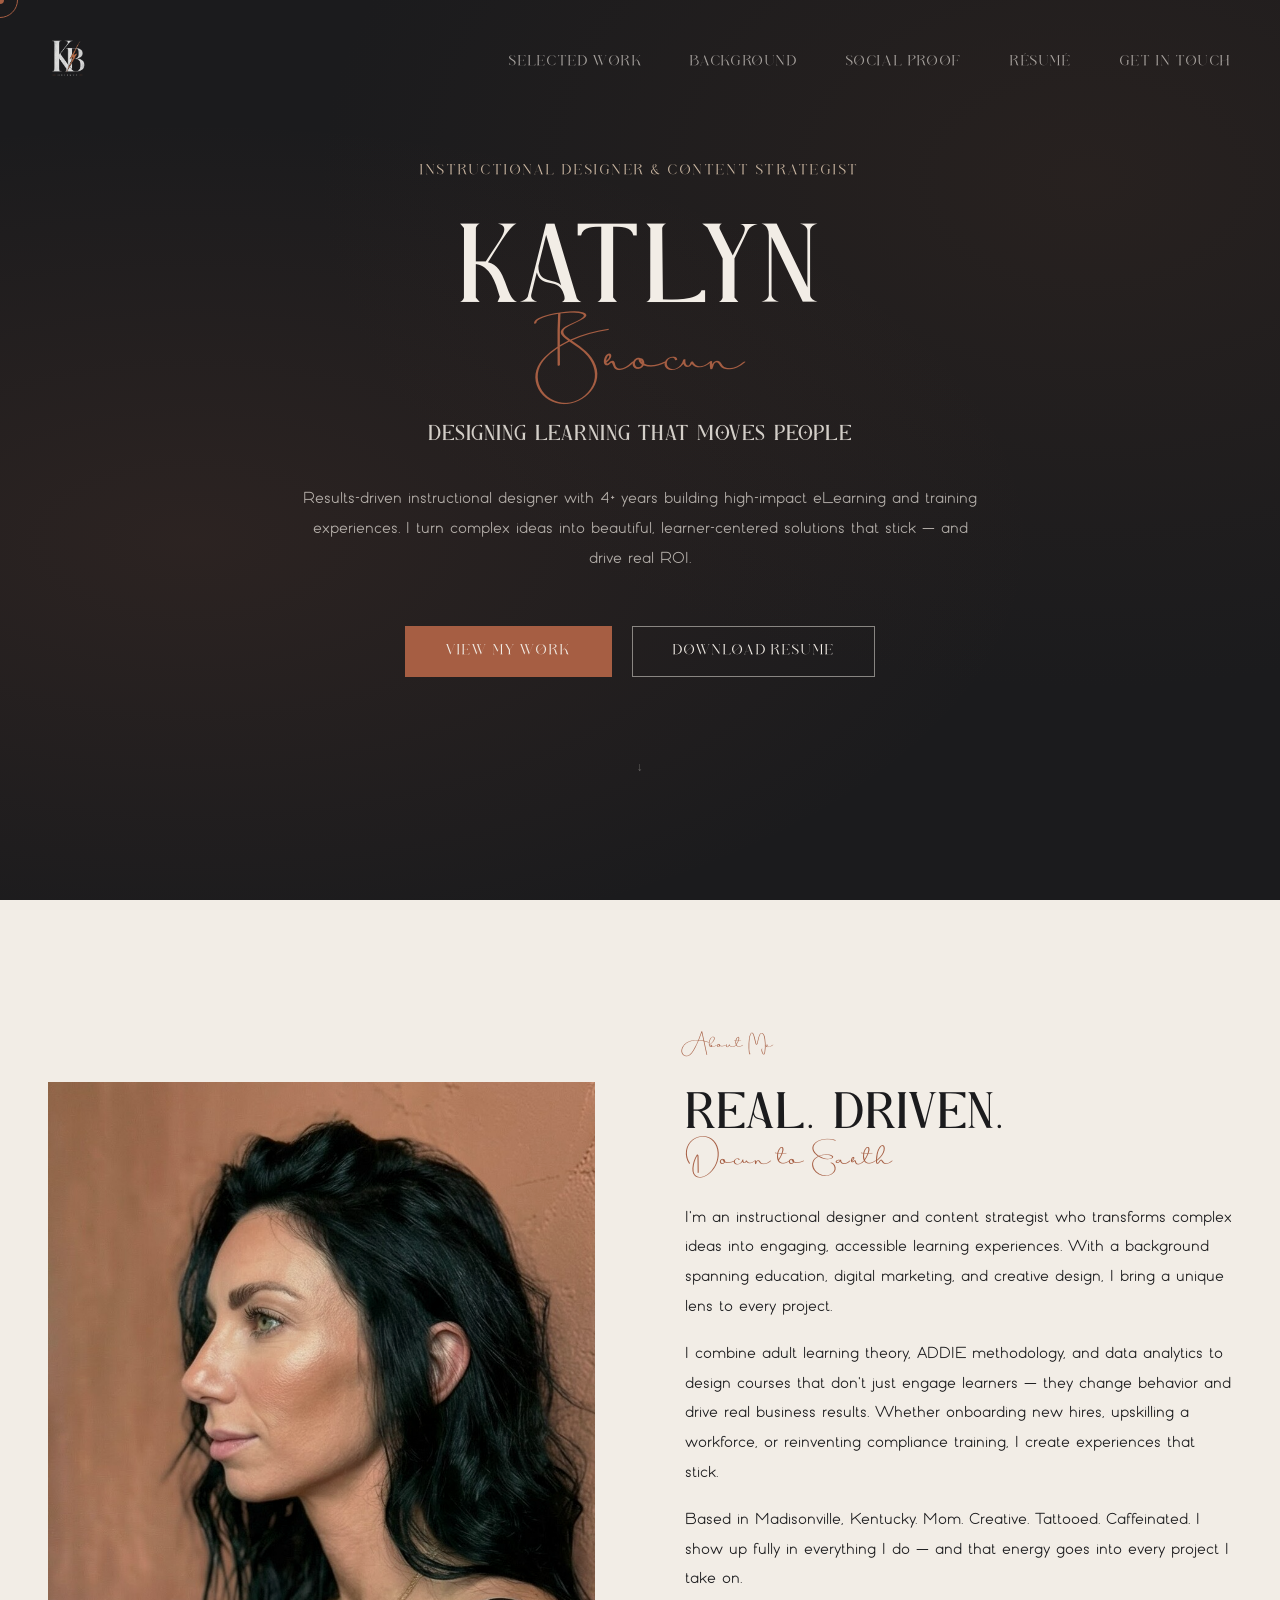
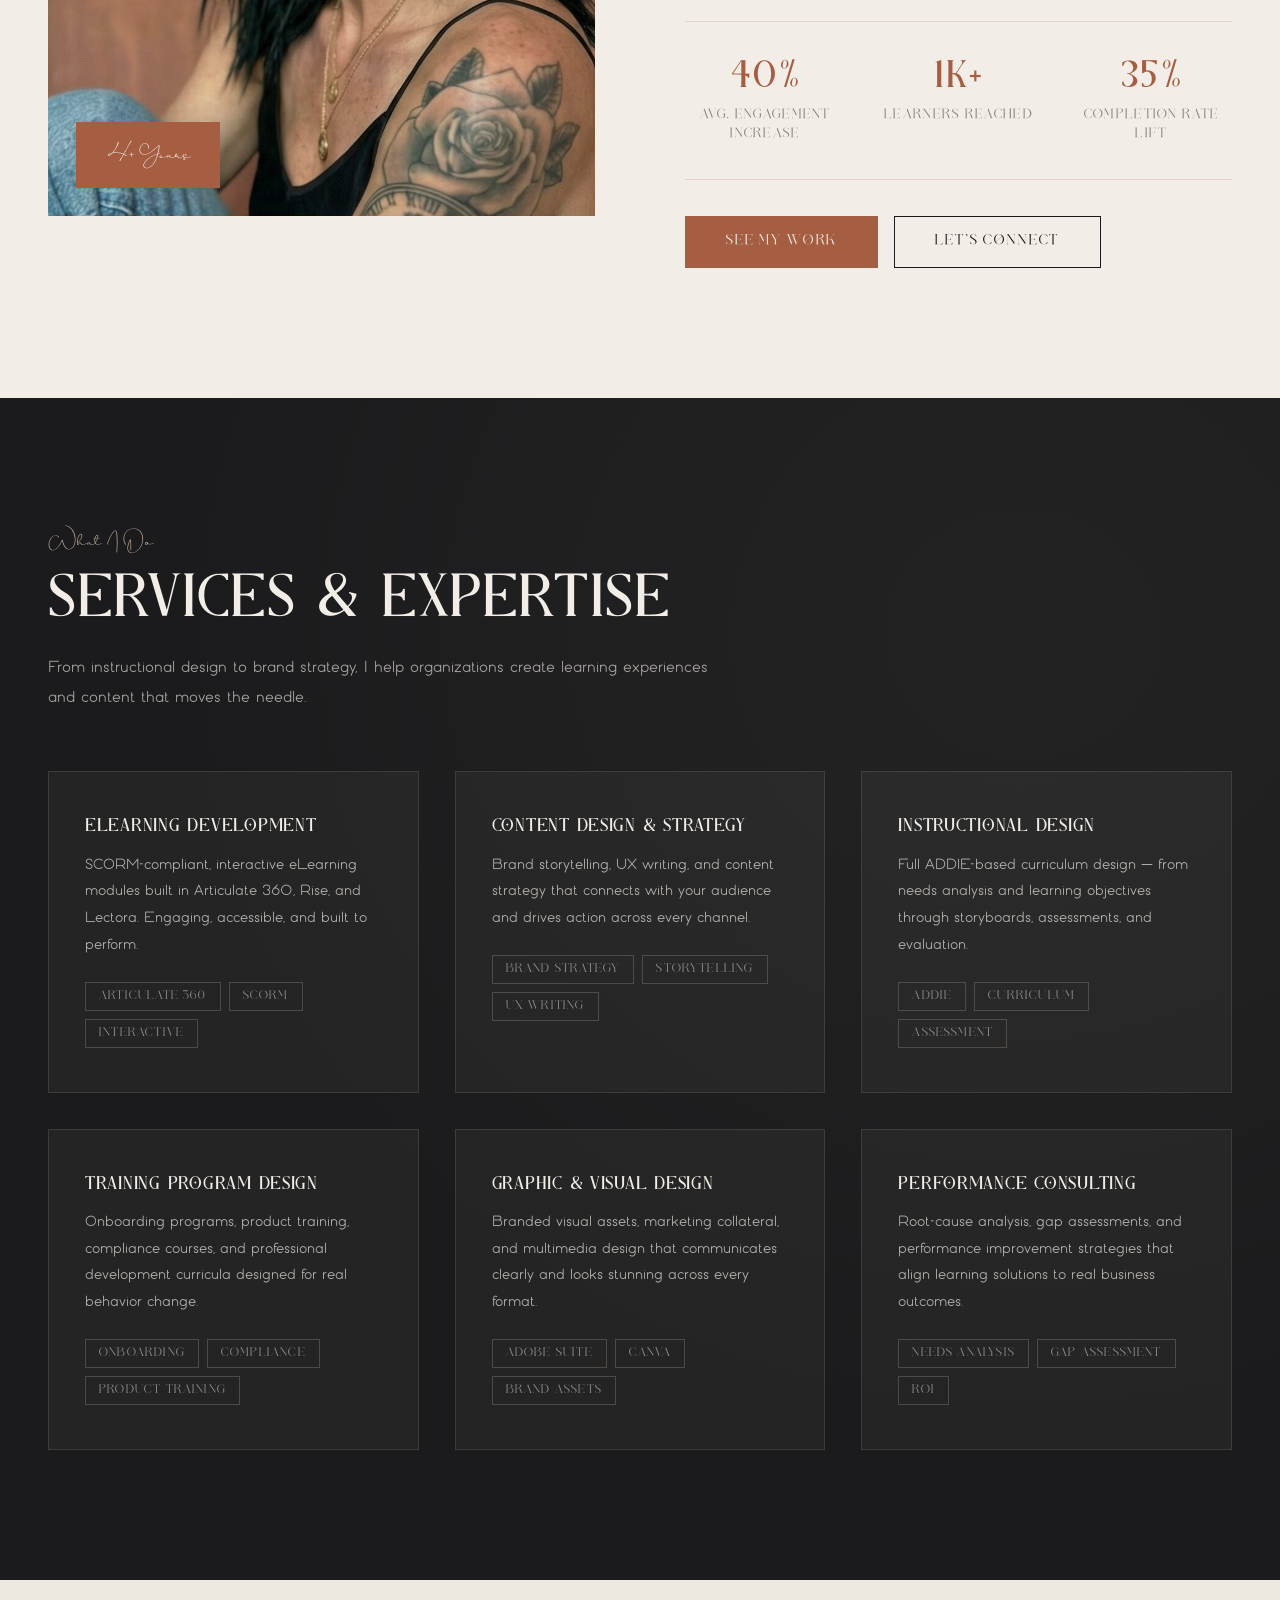
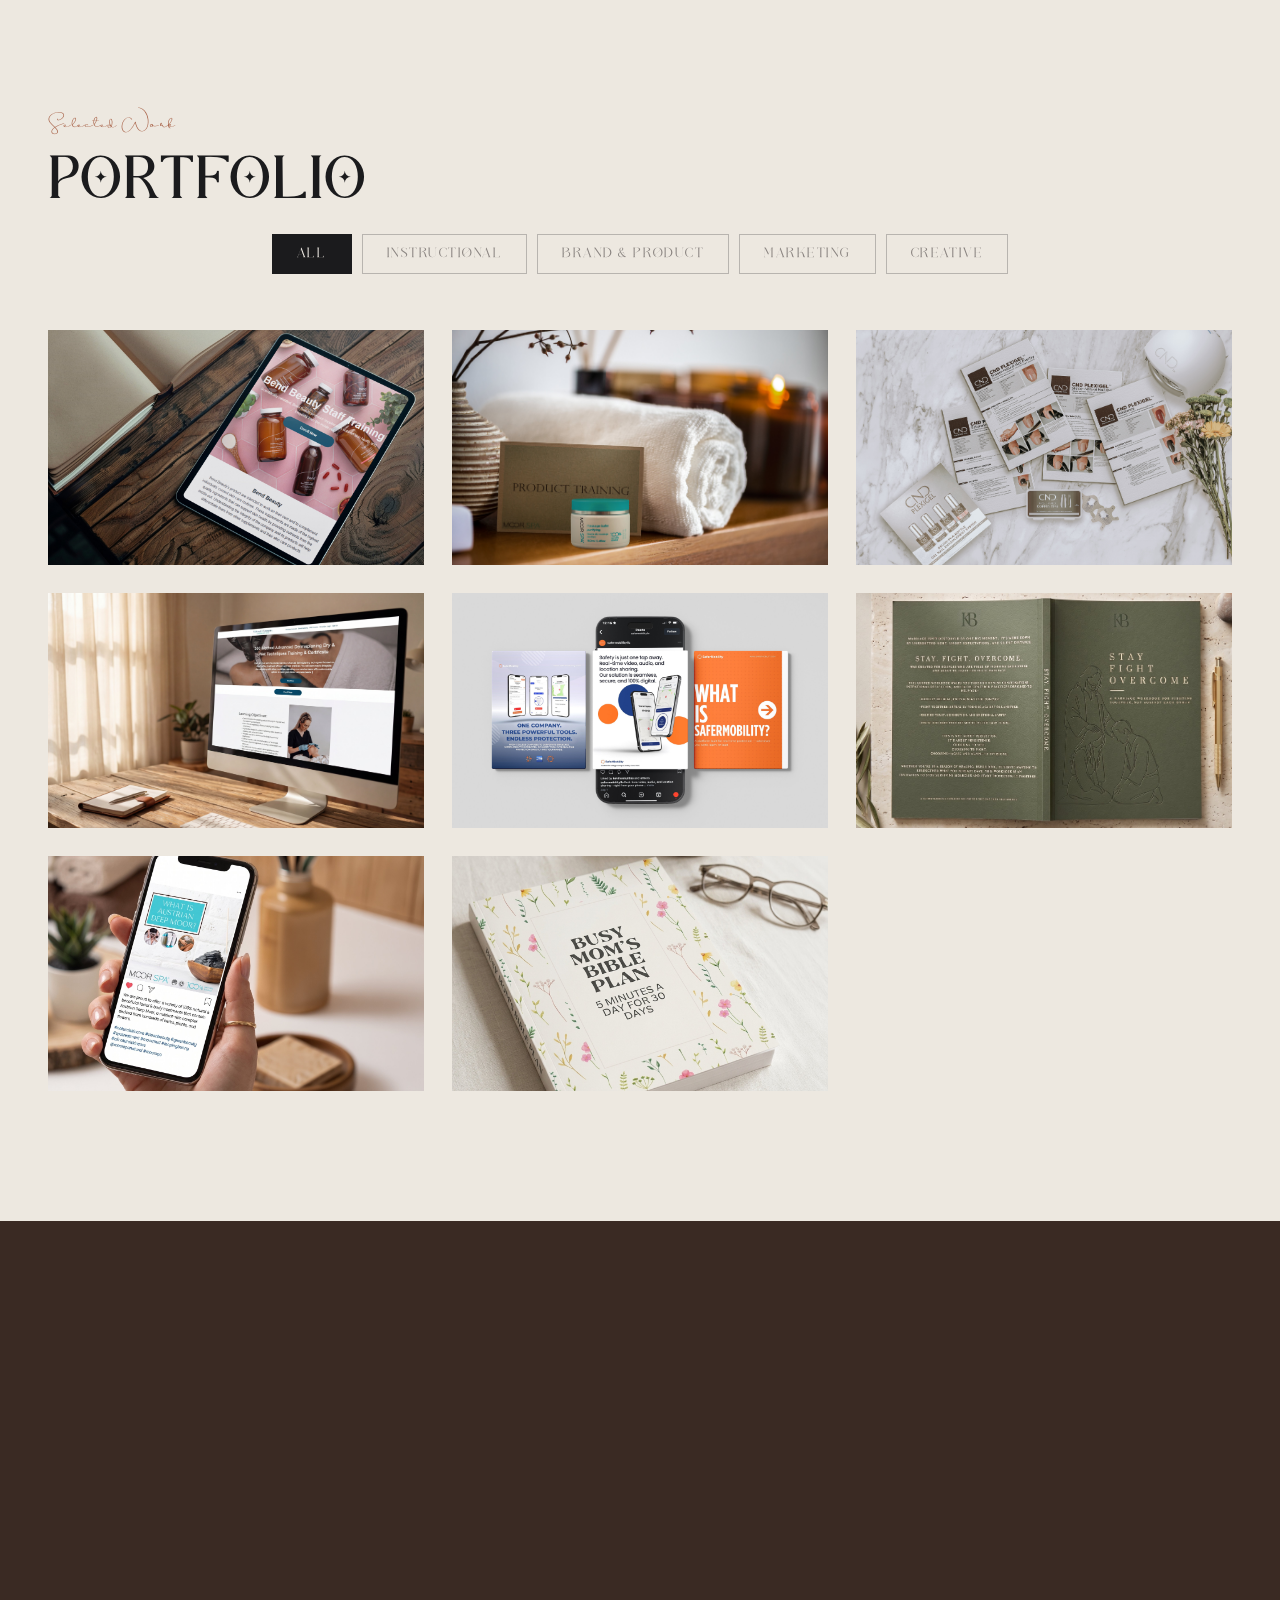
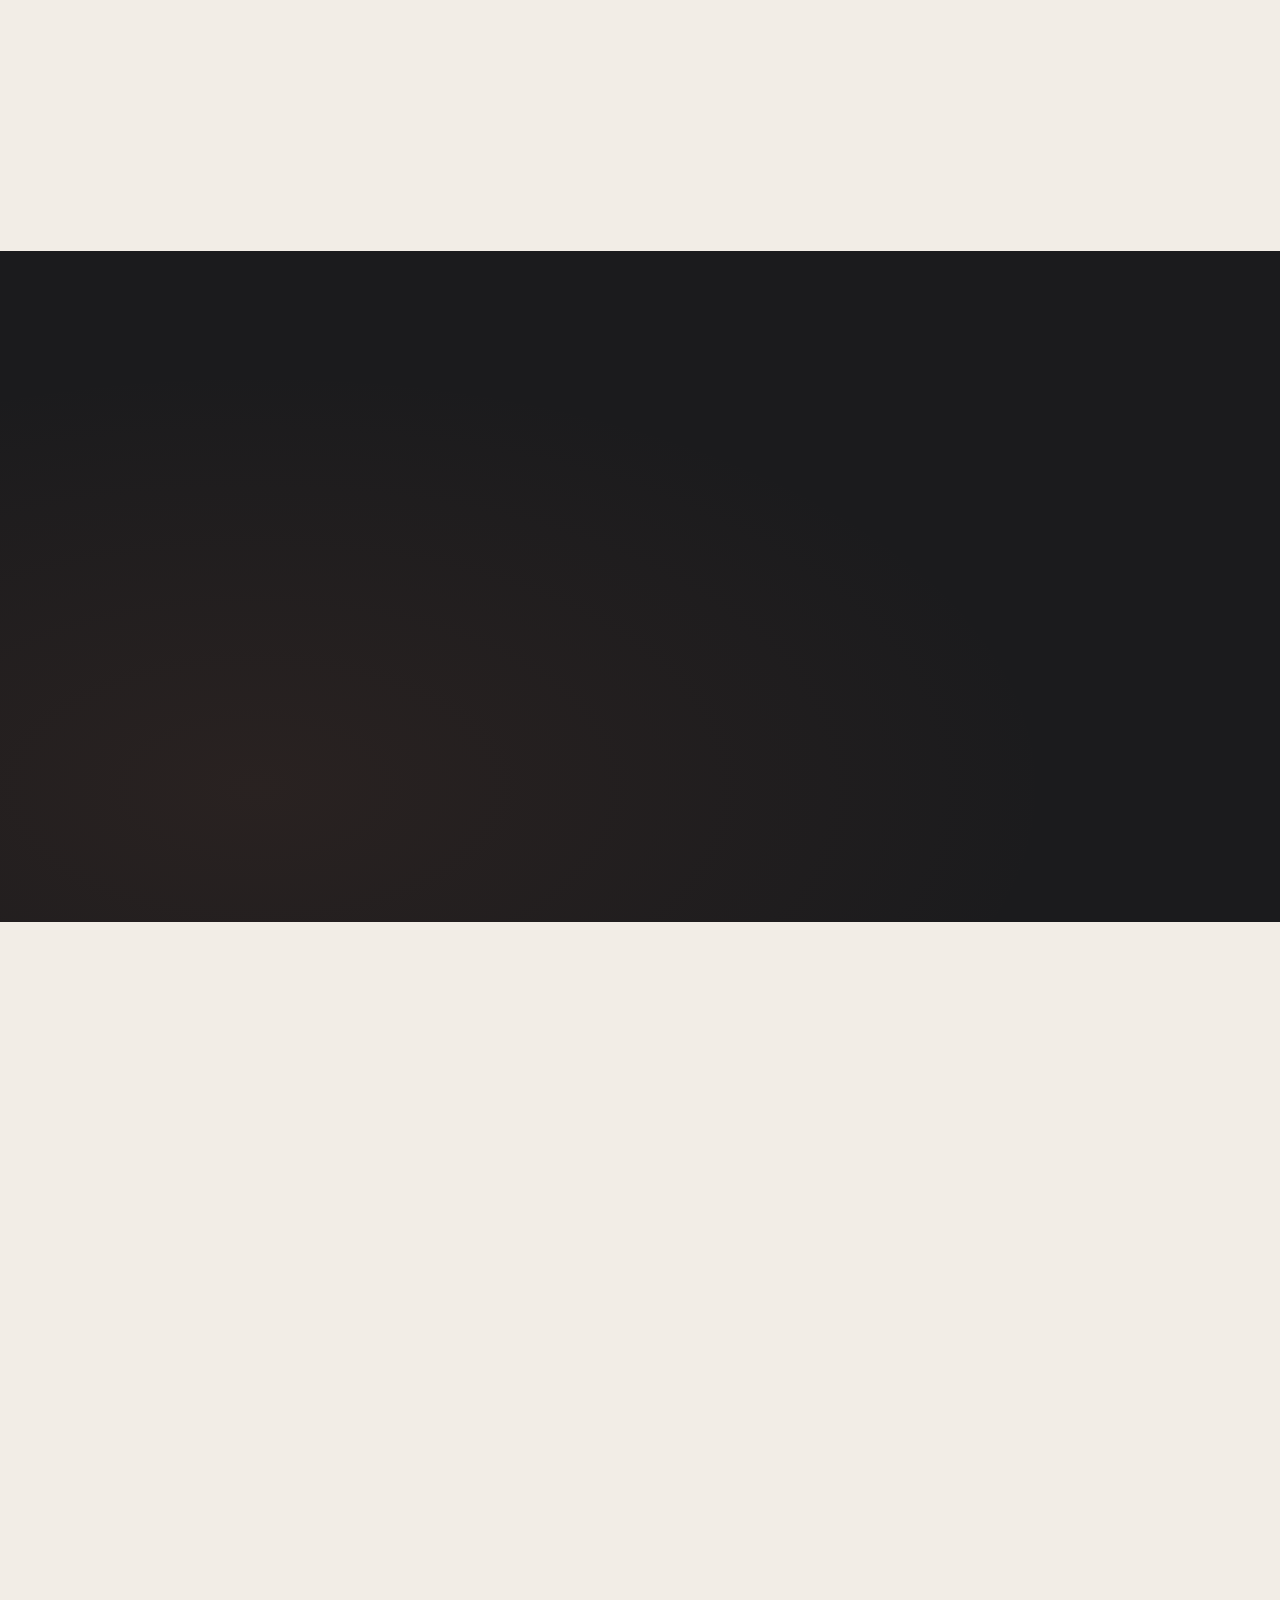
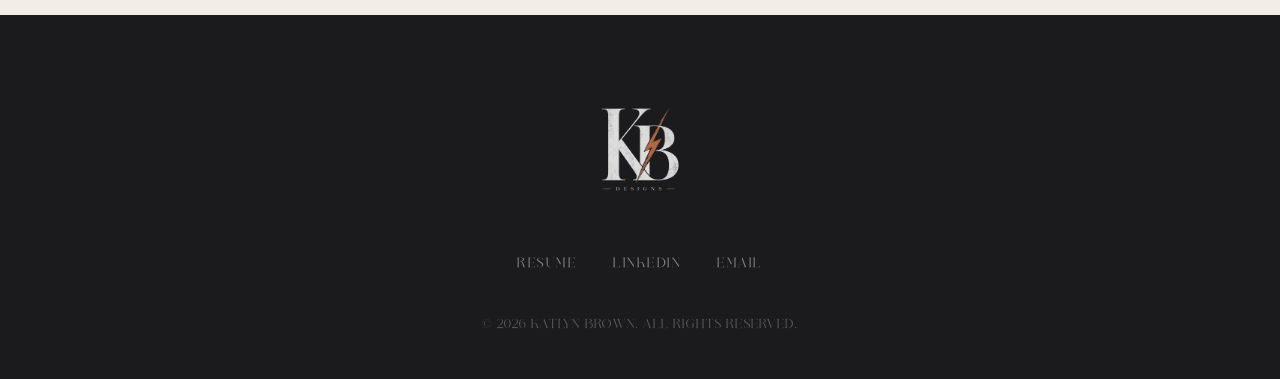
==== index.html @ b0a6ff9a "Fix image extension and remove contact form" ====
<!DOCTYPE html>
<html lang="en">
<head>
  <meta charset="UTF-8">
  <meta name="viewport" content="width=device-width, initial-scale=1.0">
  <title>Katlyn Brown — Instructional Designer & Creative Strategist</title>
  <meta name="description" content="KB Designs — Katlyn Brown is an instructional designer and content strategist who builds high-impact eLearning and training experiences that drive real results.">
  <link rel="icon" href="static/images/favicon-32.png" type="image/png">
  <link rel="apple-touch-icon" href="static/images/favicon-180.png">
  <link rel="stylesheet" href="static/style_editorial.css">
  <link rel="preload" href="static/fonts/Sok_Brubah.otf" as="font" type="font/otf" crossorigin>
  <link rel="preload" href="static/fonts/Qeilab.otf" as="font" type="font/otf" crossorigin>
  <link rel="preload" href="static/fonts/Hailey.otf" as="font" type="font/otf" crossorigin>
</head>
<body>

<!-- CUSTOM CURSOR -->
<div id="cursorDot"></div>
<div id="cursorRing"></div>

<!-- PRELOADER -->
<div id="preloader">
  <div class="preloader-content">
    <div class="preloader-name">Katlyn Brown</div>
  </div>
</div>

<!-- NAVIGATION -->
<nav id="navbar">
  <div class="nav-inner">
    <a href="#hero" class="nav-logo"><img src="static/images/KB-Designs-logo-light-new.png" alt="KB Designs" /></a>
    <button class="nav-toggle" id="navToggle" aria-label="Toggle navigation">
      <span></span>
      <span></span>
      <span></span>
    </button>
    <ul class="nav-links" id="navLinks">
      <li><a href="#portfolio">Selected Work</a></li>
      <li><a href="#about">Background</a></li>
      <li><a href="#testimonials">Social Proof</a></li>
      <li><a href="#resume">Résumé</a></li>
      <li><a href="#contact">Get in Touch</a></li>
    </ul>
  </div>
</nav>

<!-- HERO SECTION -->
<section class="hero" id="hero">
  <div class="hero-inner">
    <span class="hero-label reveal">Instructional Designer &amp; Content Strategist</span>
    <h1 class="hero-title reveal">
      Katlyn
      <span class="hero-title-accent">Brown</span>
    </h1>
    <p class="hero-subtitle reveal">Designing Learning That Moves People</p>
    <p class="hero-description reveal">Results-driven instructional designer with 4+ years building high-impact eLearning and training experiences. I turn complex ideas into beautiful, learner-centered solutions that stick — and drive real ROI.</p>
    <div class="hero-buttons reveal">
      <a href="#portfolio" class="btn btn-primary">View My Work</a>
      <a href="static/2026_Brown_Katlyn_Resume.docx" class="btn btn-secondary">Download Resume</a>
    </div>
    <div class="hero-scroll reveal">↓</div>
  </div>
</section>

<!-- ABOUT SECTION -->
<section class="about" id="about">
  <div class="about-grid">
    <div class="about-image-block reveal">
      <img src="static/images/portrait-southern.png" alt="Katlyn Brown" class="about-image-main">
      <div class="about-badge">4+ Years</div>
    </div>
    <div class="about-content reveal">
      <span class="about-label">About Me</span>
      <h2 class="about-title">
        Real. Driven.
        <span class="about-title-accent">Down to Earth</span>
      </h2>
      <div class="about-text">
        <p>I'm an instructional designer and content strategist who transforms complex ideas into engaging, accessible learning experiences. With a background spanning education, digital marketing, and creative design, I bring a unique lens to every project.</p>
        <p>I combine adult learning theory, ADDIE methodology, and data analytics to design courses that don't just engage learners — they change behavior and drive real business results. Whether onboarding new hires, upskilling a workforce, or reinventing compliance training, I create experiences that stick.</p>
        <p>Based in Madisonville, Kentucky. Mom. Creative. Tattooed. Caffeinated. I show up fully in everything I do — and that energy goes into every project I take on.</p>
      </div>
      <div class="about-stats">
        <div class="stat">
          <div class="stat-number">40%</div>
          <div class="stat-label">Avg. Engagement Increase</div>
        </div>
        <div class="stat">
          <div class="stat-number">1K+</div>
          <div class="stat-label">Learners Reached</div>
        </div>
        <div class="stat">
          <div class="stat-number">35%</div>
          <div class="stat-label">Completion Rate Lift</div>
        </div>
      </div>
      <div class="about-buttons">
        <a href="#portfolio" class="btn btn-primary">See My Work</a>
        <a href="#contact" class="btn btn-secondary">Let's Connect</a>
      </div>
    </div>
  </div>
</section>

<!-- SERVICES SECTION -->
<section class="services" id="services">
  <span class="section-label reveal">What I Do</span>
  <h2 class="section-title reveal">Services &amp; Expertise</h2>
  <p class="section-subtitle reveal">From instructional design to brand strategy, I help organizations create learning experiences and content that moves the needle.</p>
  <div class="services-grid">
    <div class="service-card reveal">

      <h3 class="service-title">eLearning Development</h3>
      <p class="service-description">SCORM-compliant, interactive eLearning modules built in Articulate 360, Rise, and Lectora. Engaging, accessible, and built to perform.</p>
      <div class="service-tags">
        <span class="tag">Articulate 360</span>
        <span class="tag">SCORM</span>
        <span class="tag">Interactive</span>
      </div>
    </div>
    <div class="service-card reveal">

      <h3 class="service-title">Content Design &amp; Strategy</h3>
      <p class="service-description">Brand storytelling, UX writing, and content strategy that connects with your audience and drives action across every channel.</p>
      <div class="service-tags">
        <span class="tag">Brand Strategy</span>
        <span class="tag">Storytelling</span>
        <span class="tag">UX Writing</span>
      </div>
    </div>
    <div class="service-card reveal">

      <h3 class="service-title">Instructional Design</h3>
      <p class="service-description">Full ADDIE-based curriculum design — from needs analysis and learning objectives through storyboards, assessments, and evaluation.</p>
      <div class="service-tags">
        <span class="tag">ADDIE</span>
        <span class="tag">Curriculum</span>
        <span class="tag">Assessment</span>
      </div>
    </div>
    <div class="service-card reveal">

      <h3 class="service-title">Training Program Design</h3>
      <p class="service-description">Onboarding programs, product training, compliance courses, and professional development curricula designed for real behavior change.</p>
      <div class="service-tags">
        <span class="tag">Onboarding</span>
        <span class="tag">Compliance</span>
        <span class="tag">Product Training</span>
      </div>
    </div>
    <div class="service-card reveal">

      <h3 class="service-title">Graphic &amp; Visual Design</h3>
      <p class="service-description">Branded visual assets, marketing collateral, and multimedia design that communicates clearly and looks stunning across every format.</p>
      <div class="service-tags">
        <span class="tag">Adobe Suite</span>
        <span class="tag">Canva</span>
        <span class="tag">Brand Assets</span>
      </div>
    </div>
    <div class="service-card reveal">

      <h3 class="service-title">Performance Consulting</h3>
      <p class="service-description">Root-cause analysis, gap assessments, and performance improvement strategies that align learning solutions to real business outcomes.</p>
      <div class="service-tags">
        <span class="tag">Needs Analysis</span>
        <span class="tag">Gap Assessment</span>
        <span class="tag">ROI</span>
      </div>
    </div>
  </div>
</section>

<!-- PORTFOLIO SECTION -->
<section class="portfolio" id="portfolio">
  <span class="section-label reveal">Selected Work</span>
  <h2 class="section-title reveal">Portfolio</h2>
  <div class="portfolio-filters reveal">
    <button class="filter-btn active" data-filter="all">All</button>
    <button class="filter-btn" data-filter="instructional">Instructional</button>
    <button class="filter-btn" data-filter="brand">Brand &amp; Product</button>
    <button class="filter-btn" data-filter="marketing">Marketing</button>
    <button class="filter-btn" data-filter="creative">Creative</button>
  </div>
  <div class="portfolio-grid" id="portfolioGrid">
    <div class="portfolio-item reveal" data-category="instructional" data-project="online-course">
      <img src="static/images/portfolio-online-course.jpg" alt="Online Course Design" class="portfolio-image">
      <div class="portfolio-overlay">
        <span class="portfolio-category">Instructional Design</span>
        <h3 class="portfolio-title">Online Course Design</h3>
      </div>
    </div>
    <div class="portfolio-item reveal" data-category="brand" data-project="moor-spa">
      <img src="static/images/portfolio-moor-spa.png" alt="Moor Spa Product Training" class="portfolio-image">
      <div class="portfolio-overlay">
        <span class="portfolio-category">Brand &amp; Product Training</span>
        <h3 class="portfolio-title">Moor Spa</h3>
      </div>
    </div>
    <div class="portfolio-item reveal" data-category="brand" data-project="cnd-plexigel">
      <img src="static/images/portfolio-cnd.jpg" alt="CND Plexigel Training" class="portfolio-image">
      <div class="portfolio-overlay">
        <span class="portfolio-category">Brand &amp; Product Training</span>
        <h3 class="portfolio-title">CND Plexigel</h3>
      </div>
    </div>
    <div class="portfolio-item reveal" data-category="instructional" data-project="uc-learning">
      <img src="static/images/portfolio-uc-learning.jpg" alt="UC Learning Platform" class="portfolio-image">
      <div class="portfolio-overlay">
        <span class="portfolio-category">Instructional Design</span>
        <h3 class="portfolio-title">UC Learning</h3>
      </div>
    </div>
    <div class="portfolio-item reveal" data-category="marketing" data-project="safermobility">
      <img src="static/images/portfolio-safermobility.jpg" alt="SaferMobility Marketing" class="portfolio-image">
      <div class="portfolio-overlay">
        <span class="portfolio-category">Marketing &amp; Content</span>
        <h3 class="portfolio-title">SaferMobility</h3>
      </div>
    </div>
    <div class="portfolio-item reveal" data-category="creative" data-project="stay-fight">
      <img src="static/images/portfolio-stay-fight.png" alt="Stay Fight Overcome" class="portfolio-image">
      <div class="portfolio-overlay">
        <span class="portfolio-category">Creative Content</span>
        <h3 class="portfolio-title">Stay. Fight. Overcome.</h3>
      </div>
    </div>
    <div class="portfolio-item reveal" data-category="marketing" data-project="multi-platform">
      <img src="static/images/portfolio-multi-platform.png" alt="Multi-Platform Campaigns" class="portfolio-image">
      <div class="portfolio-overlay">
        <span class="portfolio-category">Marketing</span>
        <h3 class="portfolio-title">Multi-Platform Campaigns</h3>
      </div>
    </div>
    <div class="portfolio-item reveal" data-category="creative" data-project="busy-mom">
      <img src="static/images/portfolio-busy-mom.png" alt="The Busy Mom Bible" class="portfolio-image">
      <div class="portfolio-overlay">
        <span class="portfolio-category">Creative Content</span>
        <h3 class="portfolio-title">The Busy Mom Bible</h3>
      </div>
    </div>
  </div>
</section>

<!-- EDITORIAL STRIP -->
<section class="editorial-strip">
  <div class="editorial-strip-inner">
    <img src="static/images/lifestyle-western.jpg" alt="Lifestyle" class="editorial-image reveal">
    <img src="static/images/katlyn-laughing.jpg" alt="Lifestyle" class="editorial-image reveal">
    <img src="static/images/lifestyle-casual.jpg" alt="Lifestyle" class="editorial-image reveal">
  </div>
  <div class="editorial-text reveal">
    A designer who shows up as a whole person — professional, creative, southern, real. The work reflects that.
  </div>
</section>

<!-- EXPERIENCE SECTION -->
<section class="experience" id="experience">
  <span class="section-label reveal">Background</span>
  <h2 class="section-title reveal">Experience &amp; Skills</h2>
  <div class="experience-grid">
    <div class="experience-column reveal">
      <h3>Work History</h3>
      <div class="timeline-item">
        <div class="timeline-date">2022 – Present</div>
        <div class="timeline-title">Instructional Designer</div>
        <div class="timeline-subtitle">Freelance / Contract</div>
        <div class="timeline-description">Building custom eLearning solutions, content strategy, and training programs for diverse industries including wellness, SaaS, and professional services.</div>
      </div>
      <div class="timeline-item">
        <div class="timeline-date">2020 – 2022</div>
        <div class="timeline-title">Learning Experience Designer</div>
        <div class="timeline-subtitle">Universal Companies</div>
        <div class="timeline-description">Designed and developed SCORM-compliant courses, managed LMS implementation, and led performance consulting initiatives.</div>
      </div>
      <div class="timeline-item">
        <div class="timeline-date">2018 – 2020</div>
        <div class="timeline-title">Content Strategist</div>
        <div class="timeline-subtitle">Digital Marketing Agency</div>
        <div class="timeline-description">Developed content strategy, UX writing, and brand messaging for B2B and B2C clients across multiple channels.</div>
      </div>
    </div>
    <div class="experience-column reveal">
      <h3>Core Skills</h3>
      <div class="timeline-item">
        <div class="timeline-title">Instructional Design</div>
        <div class="timeline-description">ADDIE methodology, curriculum design, learning objectives, assessment design, storyboarding, needs analysis.</div>
      </div>
      <div class="timeline-item">
        <div class="timeline-title">eLearning Platforms</div>
        <div class="timeline-description">Articulate Storyline, Articulate Rise, Lectora, Moodle, Canvas, Adobe Captivate, SCORM compliance.</div>
      </div>
      <div class="timeline-item">
        <div class="timeline-title">Design &amp; Creative</div>
        <div class="timeline-description">Adobe Creative Suite (Photoshop, Illustrator, InDesign), Figma, Canva, visual design, branding, UX/UI principles.</div>
      </div>
      <div class="timeline-item">
        <div class="timeline-title">Content &amp; Strategy</div>
        <div class="timeline-description">Content strategy, UX writing, brand storytelling, copywriting, SEO, marketing communications.</div>
      </div>
    </div>
  </div>
</section>

<!-- RESUME SECTION -->
<section class="resume" id="resume">
  <span class="section-label reveal">Experience & Skills</span>
  <h2 class="section-title reveal">Insert Résumé Here</h2>
  <p class="resume-subtitle reveal">Your professional experience, education, and full skill set in a clean, printable format.</p>
  <div class="resume-actions reveal">
    <a href="static/2026_Brown_Katlyn_Resume.docx" class="btn btn-primary">View Résumé</a>
    <a href="static/2026_Brown_Katlyn_Resume.docx" class="btn btn-secondary" download>Download PDF</a>
  </div>
</section>

<!-- TESTIMONIALS SECTION -->
<section class="testimonials" id="testimonials">
  <span class="section-label reveal">Social Proof</span>
  <h2 class="section-title reveal">Testimonials</h2>
  <div class="testimonials-grid">
    <div class="testimonial-card reveal">
      <p class="testimonial-quote">"Katlyn transformed our compliance training from boring to engaging. Completion rates jumped 35% and learner feedback was outstanding."</p>
      <div class="testimonial-author">Sarah M.</div>
      <div class="testimonial-title">Learning &amp; Development Manager</div>
    </div>
    <div class="testimonial-card reveal">
      <p class="testimonial-quote">"Her content strategy work elevated our brand voice across all channels. She truly understands how to connect with audiences."</p>
      <div class="testimonial-author">James T.</div>
      <div class="testimonial-title">Marketing Director</div>
    </div>
    <div class="testimonial-card reveal">
      <p class="testimonial-quote">"Working with Katlyn was a game-changer. She brought both creative vision and strategic thinking to our onboarding program."</p>
      <div class="testimonial-author">Rachel K.</div>
      <div class="testimonial-title">VP of People Operations</div>
    </div>
  </div>
</section>

<!-- CONTACT SECTION -->
<section class="contact" id="contact">
  <span class="section-label reveal">Get In Touch</span>
  <h2 class="section-title reveal">Let's Connect</h2>
  <div class="contact-inner">
    <div class="contact-info reveal">
      <div class="contact-info-item">
        <div class="contact-info-label">Location</div>
        <div class="contact-info-value">Madisonville, Kentucky</div>
      </div>
      <div class="contact-info-item">
        <div class="contact-info-label">Email</div>
        <div class="contact-info-value"><a href="mailto:katyrbrown96@gmail.com">katyrbrown96@gmail.com</a></div>
      </div>
      <div class="contact-info-item">
        <div class="contact-info-label">LinkedIn</div>
        <div class="contact-info-value"><a href="https://linkedin.com/in/katlyn-brown" target="_blank" rel="noopener">linkedin.com/in/katlyn-brown</a></div>
      </div>
      <div class="contact-info-item">
        <div class="contact-info-label">Resume</div>
        <div class="contact-info-value"><a href="static/2026_Brown_Katlyn_Resume.docx">Download Resume</a></div>
      </div>
    </div>

  </div>
</section>

<!-- FOOTER -->
<footer class="footer">
  <img src="static/images/KB-Designs-logo-light-new.png" alt="KB Designs" class="footer-logo-img">
  <div class="footer-links">
    <a href="static/2026_Brown_Katlyn_Resume.docx">Resume</a>
    <a href="https://linkedin.com/in/katlyn-brown" target="_blank" rel="noopener">LinkedIn</a>
    <a href="mailto:katyrbrown96@gmail.com">Email</a>
  </div>
  <div class="footer-copy">&copy; 2026 Katlyn Brown. All rights reserved.</div>
</footer>

<!-- PORTFOLIO MODAL -->
<div id="modalOverlay" role="dialog" aria-modal="true" aria-label="Project details">
  <div class="modal-box">
    <button id="modalClose" aria-label="Close modal">&times;</button>
    <div id="modalBody"></div>
  </div>
</div>

<!-- SCRIPTS -->
<script src="static/app.js"></script>
</body>
</html>
---- static/style_editorial.css ----
/* =============================================
   KB DESIGNS — EDITORIAL STYLESHEET
   Brand: Moody Editorial × Rebel Warmth
   Colors: Ink / Espresso / Rust / Sage / Taupe / Cream
   Fonts: Cannia (display/heading) · Monzaire (subhead/button)
          Assistant (body) · Ranessa (accent script)
          Colombia Italic (quote)
   ============================================= */

/* =============================================
   FONT FACES
   ============================================= */
@font-face {
  font-family: 'Cannia';
  src: url('fonts/Cannia.otf') format('opentype');
  font-weight: 400;
  font-style: normal;
  font-display: swap;
}

@font-face {
  font-family: 'Monzaire';
  src: url('fonts/Monzaire.otf') format('opentype'),
       url('fonts/Monzaire.ttf') format('truetype');
  font-weight: 400;
  font-style: normal;
  font-display: swap;
}

@font-face {
  font-family: 'Assistant';
  src: url('fonts/Assistant-Light.ttf') format('truetype');
  font-weight: 300;
  font-style: normal;
  font-display: swap;
}

@font-face {
  font-family: 'Assistant';
  src: url('fonts/Assistant-Regular.ttf') format('truetype');
  font-weight: 400;
  font-style: normal;
  font-display: swap;
}

@font-face {
  font-family: 'Assistant';
  src: url('fonts/Assistant-SemiBold.ttf') format('truetype');
  font-weight: 600;
  font-style: normal;
  font-display: swap;
}

@font-face {
  font-family: 'Assistant';
  src: url('fonts/Assistant-Bold.ttf') format('truetype');
  font-weight: 700;
  font-style: normal;
  font-display: swap;
}

@font-face {
  font-family: 'RanessaScript';
  src: url('fonts/RanessaScript.ttf') format('truetype');
  font-weight: 400;
  font-style: normal;
  font-display: swap;
}

@font-face {
  font-family: 'Colombia';
  src: url('fonts/ColombiaItalic.ttf') format('truetype');
  font-weight: 700;
  font-style: italic;
  font-display: swap;
}

@font-face {
  font-family: 'Kingdom';
  src: url('fonts/Kingdom.ttf') format('truetype');
  font-weight: 400;
  font-style: normal;
  font-display: swap;
}

@font-face {
  font-family: 'SokBrubah';
  src: url('fonts/Sok_Brubah.otf') format('opentype');
  font-weight: 400;
  font-style: normal;
  font-display: swap;
}

@font-face {
  font-family: 'Qeilab';
  src: url('fonts/Qeilab.otf') format('opentype');
  font-weight: 400;
  font-style: normal;
  font-display: swap;
}

@font-face {
  font-family: 'Hailey';
  src: url('fonts/Hailey.otf') format('opentype');
  font-weight: 400;
  font-style: normal;
  font-display: swap;
}

@font-face {
  font-family: 'BeautyDream';
  src: url('fonts/Beauty_Dream.ttf') format('truetype');
  font-weight: 400;
  font-style: normal;
  font-display: swap;
}

/* =============================================
   DESIGN TOKENS
   ============================================= */
:root {
  /* Color palette — six anchor tones */
  --ink:       #1B1B1D;
  --espresso:  #3A2A23;
  --rust:      #A65E43;
  --sage:      #6B7A68;
  --taupe:     #CBB7A2;
  --cream:     #F2EDE6;

  /* Semantic aliases */
  --bg-dark:   var(--ink);
  --bg-light:  var(--cream);
  --bg-mid:    #EDE8E0;
  --text-dark: var(--ink);
  --text-light: var(--cream);
  --text-muted: #8A8480;
  --accent:    var(--rust);
  --accent-warm: var(--taupe);

  /* Typography */
  --font-display:  'SokBrubah', 'Cannia', serif;
  --font-heading:  'SokBrubah', 'Cannia', serif;
  --font-sub:      'Qeilab', 'Monzaire', serif;
  --font-body:     'Hailey', 'Assistant', sans-serif;
  --font-script:   'BeautyDream', 'RanessaScript', cursive;
  --font-quote:    'Colombia', Georgia, serif;

  /* Motion */
  --ease:      cubic-bezier(0.25, 0.46, 0.45, 0.94);
  --fast:      0.2s ease;
  --medium:    0.4s var(--ease);
  --slow:      0.8s var(--ease);
}

/* =============================================
   RESET & BASE
   ============================================= */
*, *::before, *::after {
  margin: 0;
  padding: 0;
  box-sizing: border-box;
}

html {
  scroll-behavior: smooth;
  font-size: 16px;
}

body {
  font-family: var(--font-body);
  background: var(--bg-light);
  color: var(--text-dark);
  line-height: 1.7;
  overflow-x: hidden;
}

h1, h2, h3, h4, h5, h6 {
  font-family: var(--font-display);
  font-weight: 400;
  line-height: 1.1;
  letter-spacing: 0.02em;
}

p {
  font-size: 1rem;
  line-height: 1.85;
  color: var(--text-dark);
}

a {
  color: var(--rust);
  text-decoration: none;
  transition: color var(--fast);
}

a:hover {
  color: var(--espresso);
}

img {
  max-width: 100%;
  height: auto;
  display: block;
}

/* =============================================
   CUSTOM CURSOR
   ============================================= */
#cursorDot {
  position: fixed;
  width: 8px;
  height: 8px;
  background: var(--rust);
  border-radius: 50%;
  pointer-events: none;
  z-index: 9998;
  transform: translate(-50%, -50%);
  transition: opacity var(--fast);
}

#cursorRing {
  position: fixed;
  width: 36px;
  height: 36px;
  border: 1.5px solid var(--rust);
  border-radius: 50%;
  pointer-events: none;
  z-index: 9997;
  transform: translate(-50%, -50%);
  transition: width var(--fast), height var(--fast), opacity var(--fast);
}

#cursorRing.expanded {
  width: 56px;
  height: 56px;
  opacity: 0.6;
}

@media (hover: none) {
  #cursorDot, #cursorRing { display: none; }
}

/* =============================================
   PRELOADER
   ============================================= */
#preloader {
  position: fixed;
  inset: 0;
  background: var(--ink);
  display: flex;
  align-items: center;
  justify-content: center;
  z-index: 9999;
  transition: opacity 0.7s var(--ease);
}

#preloader.hidden {
  opacity: 0;
  pointer-events: none;
}

.preloader-content {
  text-align: center;
}

.preloader-name {
  font-family: var(--font-display);
  font-size: clamp(2.5rem, 10vw, 5rem);
  color: var(--cream);
  letter-spacing: 0.18em;
  text-transform: uppercase;
  animation: fadeInScale 1s var(--ease) 0.2s both;
}

@keyframes fadeInScale {
  from { opacity: 0; transform: scale(0.92); }
  to   { opacity: 1; transform: scale(1); }
}

/* =============================================
   NAVIGATION
   ============================================= */
#navbar {
  position: fixed;
  top: 0;
  left: 0;
  width: 100%;
  z-index: 1000;
  padding: 28px 0;
  transition: background var(--medium), padding var(--medium);
  background: transparent;
}

#navbar.scrolled {
  background: rgba(27, 27, 29, 0.96);
  backdrop-filter: blur(14px);
  -webkit-backdrop-filter: blur(14px);
  padding: 16px 0;
  border-bottom: 1px solid rgba(166, 94, 67, 0.2);
}

.nav-inner {
  display: flex;
  align-items: center;
  justify-content: space-between;
  max-width: 1400px;
  margin: 0 auto;
  padding: 0 48px;
}

.nav-logo {
  display: flex;
  align-items: center;
}

.nav-logo img {
  height: 60px;
  width: auto;
  display: block;
}

.nav-links {
  display: flex;
  gap: 48px;
  list-style: none;
}

.nav-links a {
  font-family: var(--font-sub);
  font-size: 0.72rem;
  letter-spacing: 0.14em;
  color: rgba(242, 237, 230, 0.65);
  text-transform: uppercase;
  transition: color var(--fast);
  position: relative;
}

.nav-links a::after {
  content: '';
  position: absolute;
  bottom: -4px;
  left: 0;
  width: 0;
  height: 1px;
  background: var(--rust);
  transition: width var(--medium);
}

.nav-links a:hover,
.nav-links a.active {
  color: var(--cream);
}

.nav-links a:hover::after,
.nav-links a.active::after {
  width: 100%;
}

.nav-toggle {
  display: none;
  flex-direction: column;
  gap: 6px;
  background: none;
  border: none;
  cursor: pointer;
  padding: 4px;
}

.nav-toggle span {
  width: 24px;
  height: 1.5px;
  background: var(--cream);
  transition: all var(--fast);
  display: block;
}

.nav-toggle.active span:nth-child(1) {
  transform: translateY(7.5px) rotate(45deg);
}
.nav-toggle.active span:nth-child(2) {
  opacity: 0;
}
.nav-toggle.active span:nth-child(3) {
  transform: translateY(-7.5px) rotate(-45deg);
}

/* Mobile nav open */
@media (max-width: 768px) {
  .nav-links {
    position: fixed;
    top: 0;
    right: -100%;
    width: 75vw;
    max-width: 320px;
    height: 100vh;
    background: var(--ink);
    flex-direction: column;
    gap: 0;
    padding: 100px 40px 40px;
    transition: right var(--medium);
    border-left: 1px solid rgba(166, 94, 67, 0.2);
  }

  .nav-links.open {
    right: 0;
  }

  .nav-links li {
    border-bottom: 1px solid rgba(242, 237, 230, 0.06);
  }

  .nav-links a {
    display: block;
    padding: 18px 0;
    font-size: 0.85rem;
    color: rgba(242, 237, 230, 0.8);
  }

  .nav-toggle {
    display: flex;
    z-index: 1001;
  }
}

/* =============================================
   REVEAL ANIMATIONS
   ============================================= */
.reveal,
.reveal-left,
.reveal-right {
  opacity: 0;
  transition: opacity var(--slow), transform var(--slow);
}

.reveal         { transform: translateY(40px); }
.reveal-left    { transform: translateX(-40px); }
.reveal-right   { transform: translateX(40px); }

.reveal.visible,
.reveal-left.visible,
.reveal-right.visible {
  opacity: 1;
  transform: translate(0);
}

/* =============================================
   SHARED SECTION UTILITIES
   ============================================= */
.section-label {
  font-family: var(--font-script);
  font-size: 1.05rem;
  color: var(--rust);
  letter-spacing: 0.02em;
  display: block;
  margin-bottom: 12px;
}

.section-title {
  font-family: var(--font-display);
  font-size: clamp(2rem, 5.5vw, 3.8rem);
  letter-spacing: 0.02em;
  margin-bottom: 20px;
  line-height: 1.05;
}

.section-subtitle {
  font-size: 1rem;
  color: var(--text-muted);
  max-width: 680px;
  margin-bottom: 60px;
  line-height: 1.85;
}

/* =============================================
   BUTTONS
   ============================================= */
.btn {
  display: inline-block;
  padding: 15px 40px;
  font-family: var(--font-sub);
  font-size: 0.72rem;
  letter-spacing: 0.16em;
  text-transform: uppercase;
  border: 1.5px solid transparent;
  cursor: pointer;
  transition: all var(--fast);
  position: relative;
  overflow: hidden;
}

.btn-primary {
  background: var(--rust);
  color: var(--cream);
  border-color: var(--rust);
}

.btn-primary:hover {
  background: var(--espresso);
  border-color: var(--espresso);
  color: var(--cream);
}

.btn-secondary {
  background: transparent;
  color: var(--ink);
  border-color: var(--ink);
}

.btn-secondary:hover {
  background: var(--ink);
  color: var(--cream);
}

/* Dark section button variants */
.hero .btn-secondary,
.services .btn-secondary,
.testimonials .btn-secondary {
  color: var(--cream);
  border-color: rgba(242, 237, 230, 0.5);
}

.hero .btn-secondary:hover,
.services .btn-secondary:hover,
.testimonials .btn-secondary:hover {
  background: var(--cream);
  color: var(--ink);
  border-color: var(--cream);
}

/* =============================================
   HERO SECTION
   ============================================= */
.hero {
  background: var(--ink);
  color: var(--cream);
  min-height: 100vh;
  display: flex;
  align-items: center;
  justify-content: center;
  padding: 160px 48px 120px;
  position: relative;
  overflow: hidden;
}

.hero::before {
  content: '';
  position: absolute;
  inset: 0;
  background:
    radial-gradient(ellipse at 15% 60%, rgba(166, 94, 67, 0.12) 0%, transparent 55%),
    radial-gradient(ellipse at 85% 20%, rgba(58, 42, 35, 0.4) 0%, transparent 50%);
  pointer-events: none;
}

.hero-inner {
  position: relative;
  z-index: 2;
  max-width: 860px;
  margin: 0 auto;
  text-align: center;
}

.hero-label {
  font-family: var(--font-sub);
  font-size: 0.72rem;
  color: var(--taupe);
  letter-spacing: 0.22em;
  text-transform: uppercase;
  display: block;
  margin-bottom: 36px;
  animation: fadeInUp 0.8s var(--ease) 0.3s both;
}

.hero-title {
  font-family: var(--font-display);
  font-size: clamp(3.5rem, 14vw, 7rem);
  line-height: 0.95;
  letter-spacing: 0.04em;
  text-transform: uppercase;
  color: var(--cream);
  margin-bottom: 28px;
  animation: fadeInUp 0.8s var(--ease) 0.5s both;
}

.hero-title-accent {
  font-family: var(--font-script);
  font-size: 0.55em;
  color: var(--rust);
  display: block;
  margin-top: 4px;
  letter-spacing: 0.02em;
  text-transform: none;
  font-weight: 400;
}

.hero-subtitle {
  font-family: var(--font-display);
  font-size: clamp(1rem, 3vw, 1.35rem);
  color: rgba(242, 237, 230, 0.85);
  margin-bottom: 28px;
  letter-spacing: 0.04em;
  animation: fadeInUp 0.8s var(--ease) 0.7s both;
}

.hero-description {
  font-size: 1rem;
  line-height: 1.9;
  color: rgba(242, 237, 230, 0.7);
  max-width: 680px;
  margin: 0 auto 52px;
  animation: fadeInUp 0.8s var(--ease) 0.9s both;
}

.hero-buttons {
  display: flex;
  gap: 20px;
  justify-content: center;
  flex-wrap: wrap;
  animation: fadeInUp 0.8s var(--ease) 1.1s both;
}

.hero-scroll {
  margin-top: 80px;
  font-size: 0.75rem;
  color: rgba(242, 237, 230, 0.35);
  letter-spacing: 0.1em;
  animation: bounce 2.5s ease-in-out infinite;
}

@keyframes bounce {
  0%, 100% { transform: translateY(0); }
  50%       { transform: translateY(-10px); }
}

@keyframes fadeInUp {
  from { opacity: 0; transform: translateY(28px); }
  to   { opacity: 1; transform: translateY(0); }
}

/* =============================================
   ABOUT SECTION
   ============================================= */
.about {
  background: var(--cream);
  padding: 130px 48px;
}

.about-grid {
  display: grid;
  grid-template-columns: 1fr 1fr;
  gap: 90px;
  align-items: center;
  max-width: 1380px;
  margin: 0 auto;
}

.about-image-block {
  position: relative;
}

.about-image-main {
  width: 100%;
  height: auto;
  display: block;
  filter: contrast(1.02) saturate(0.92);
}

.about-badge {
  position: absolute;
  bottom: 28px;
  left: 28px;
  background: var(--rust);
  color: var(--cream);
  padding: 18px 28px;
  font-family: var(--font-script);
  font-size: 1.1rem;
  letter-spacing: 0.02em;
  z-index: 10;
}

.about-content {
  display: flex;
  flex-direction: column;
  gap: 28px;
}

.about-label {
  font-family: var(--font-script);
  font-size: 1.05rem;
  color: var(--rust);
  letter-spacing: 0.02em;
}

.about-title {
  font-family: var(--font-display);
  font-size: clamp(2rem, 5vw, 3.2rem);
  line-height: 1.05;
  letter-spacing: 0.02em;
  color: var(--ink);
}

.about-title-accent {
  font-family: var(--font-script);
  font-size: 0.55em;
  color: var(--rust);
  display: block;
  margin-top: 4px;
  letter-spacing: 0.02em;
  text-transform: none;
  font-weight: 400;
}

.about-text {
  font-size: 1rem;
  line-height: 1.9;
  color: var(--ink);
}

.about-text p + p {
  margin-top: 18px;
}

.about-stats {
  display: grid;
  grid-template-columns: repeat(3, 1fr);
  gap: 32px;
  padding: 36px 0;
  border-top: 1px solid rgba(166, 94, 67, 0.18);
  border-bottom: 1px solid rgba(166, 94, 67, 0.18);
}

.stat {
  text-align: center;
}

.stat-number {
  font-family: var(--font-display);
  font-size: 2.4rem;
  color: var(--rust);
  letter-spacing: 0.04em;
  line-height: 1;
}

.stat-label {
  font-family: var(--font-sub);
  font-size: 0.68rem;
  color: var(--text-muted);
  margin-top: 10px;
  letter-spacing: 0.12em;
  text-transform: uppercase;
}

.about-buttons {
  display: flex;
  gap: 16px;
  flex-wrap: wrap;
  margin-top: 8px;
}

/* =============================================
   SERVICES SECTION
   ============================================= */
.services {
  background: var(--ink);
  color: var(--cream);
  padding: 130px 48px;
  position: relative;
  overflow: hidden;
}

.services::before {
  content: '';
  position: absolute;
  inset: 0;
  background: radial-gradient(ellipse at 80% 20%, rgba(203, 183, 162, 0.05) 0%, transparent 60%);
  pointer-events: none;
}

.services .section-label {
  color: var(--taupe);
}

.services .section-title {
  color: var(--cream);
}

.services .section-subtitle {
  color: rgba(242, 237, 230, 0.65);
}

.services-grid {
  display: grid;
  grid-template-columns: repeat(3, 1fr);
  gap: 36px;
  max-width: 1380px;
  margin: 0 auto;
  position: relative;
  z-index: 2;
}

.service-card {
  background: rgba(242, 237, 230, 0.04);
  border: 1px solid rgba(203, 183, 162, 0.15);
  padding: 44px 36px;
  transition: border-color var(--fast), background var(--fast);
  position: relative;
}

.service-card:hover {
  border-color: rgba(166, 94, 67, 0.5);
  background: rgba(166, 94, 67, 0.06);
}

.service-icon {
  font-size: 2rem;
  margin-bottom: 20px;
  display: block;
}

.service-title {
  font-family: var(--font-display);
  font-size: 1.15rem;
  letter-spacing: 0.04em;
  color: var(--cream);
  margin-bottom: 14px;
}

.service-description {
  font-size: 0.93rem;
  line-height: 1.8;
  color: rgba(242, 237, 230, 0.7);
  margin-bottom: 24px;
}

.service-tags {
  display: flex;
  flex-wrap: wrap;
  gap: 8px;
}

.tag {
  display: inline-block;
  padding: 5px 13px;
  border: 1px solid rgba(203, 183, 162, 0.25);
  font-family: var(--font-sub);
  font-size: 0.62rem;
  letter-spacing: 0.12em;
  color: rgba(242, 237, 230, 0.5);
  text-transform: uppercase;
  transition: all var(--fast);
}

.tag:hover {
  border-color: var(--rust);
  color: var(--taupe);
}

/* =============================================
   PORTFOLIO SECTION
   ============================================= */
.portfolio {
  background: var(--bg-mid);
  padding: 130px 48px;
}

.portfolio .section-title {
  color: var(--ink);
}

.portfolio-filters {
  display: flex;
  flex-wrap: wrap;
  gap: 10px;
  margin-bottom: 56px;
  justify-content: center;
  max-width: 1380px;
  margin-left: auto;
  margin-right: auto;
}

.filter-btn {
  padding: 10px 24px;
  background: transparent;
  border: 1.5px solid rgba(27, 27, 29, 0.25);
  color: var(--text-muted);
  font-family: var(--font-sub);
  font-size: 0.68rem;
  letter-spacing: 0.14em;
  text-transform: uppercase;
  cursor: pointer;
  transition: all var(--fast);
}

.filter-btn.active,
.filter-btn:hover {
  background: var(--ink);
  border-color: var(--ink);
  color: var(--cream);
}

.portfolio-grid {
  display: grid;
  grid-template-columns: repeat(3, 1fr);
  gap: 28px;
  max-width: 1380px;
  margin: 0 auto;
}

.portfolio-item {
  position: relative;
  overflow: hidden;
  aspect-ratio: 16 / 10;
  cursor: pointer;
}

.portfolio-image {
  width: 100%;
  height: 100%;
  object-fit: cover;
  transition: transform 0.6s var(--ease);
}

.portfolio-item:hover .portfolio-image {
  transform: scale(1.07);
}

.portfolio-overlay {
  position: absolute;
  inset: 0;
  background: rgba(27, 27, 29, 0.82);
  display: flex;
  flex-direction: column;
  align-items: center;
  justify-content: center;
  padding: 24px;
  opacity: 0;
  transition: opacity var(--medium);
}

.portfolio-item:hover .portfolio-overlay {
  opacity: 1;
}

.portfolio-category {
  font-family: var(--font-script);
  font-size: 0.95rem;
  color: var(--taupe);
  letter-spacing: 0.02em;
  margin-bottom: 10px;
}

.portfolio-title {
  font-family: var(--font-display);
  font-size: 1.5rem;
  color: var(--cream);
  letter-spacing: 0.04em;
  text-align: center;
  line-height: 1.2;
}

/* =============================================
   EDITORIAL STRIP
   ============================================= */
.editorial-strip {
  background: var(--espresso);
  padding: 0;
  position: relative;
  overflow: hidden;
}

.editorial-strip-inner {
  display: flex;
  flex-wrap: wrap;
  gap: 0;
  max-width: 100%;
}

.editorial-image {
  flex: 1 1 280px;
  min-width: 280px;
  width: 100%;
  height: 480px;
  object-fit: cover;
  object-position: center 25%;
  display: block;
  transition: transform 0.6s var(--ease), filter 0.6s var(--ease);
  filter: saturate(0.8) contrast(1.05);
}

.editorial-image:hover {
  transform: scale(1.04);
  filter: saturate(1) contrast(1.05);
}

.editorial-text {
  background: var(--ink);
  color: var(--cream);
  padding: 60px 48px;
  text-align: center;
  font-family: var(--font-quote);
  font-style: italic;
  font-size: clamp(1rem, 2.5vw, 1.3rem);
  line-height: 1.9;
  letter-spacing: 0.02em;
  grid-column: 1 / -1;
  border-top: 1px solid rgba(166, 94, 67, 0.3);
}

/* =============================================
   EXPERIENCE SECTION
   ============================================= */
.experience {
  background: var(--cream);
  padding: 130px 48px;
}

.experience .section-title {
  color: var(--ink);
}

.experience-grid {
  display: grid;
  grid-template-columns: 1fr 1fr;
  gap: 90px;
  max-width: 1380px;
  margin: 0 auto;
}

.experience-column h3 {
  font-family: var(--font-sub);
  font-size: 0.72rem;
  letter-spacing: 0.2em;
  text-transform: uppercase;
  color: var(--rust);
  margin-bottom: 44px;
  padding-bottom: 16px;
  border-bottom: 1px solid rgba(166, 94, 67, 0.2);
}

.timeline-item {
  margin-bottom: 40px;
  padding-bottom: 40px;
  border-bottom: 1px solid rgba(27, 27, 29, 0.08);
}

.timeline-item:last-child {
  border-bottom: none;
  margin-bottom: 0;
  padding-bottom: 0;
}

.timeline-date {
  font-family: var(--font-script);
  font-size: 0.95rem;
  color: var(--rust);
  margin-bottom: 8px;
}

.timeline-title {
  font-family: var(--font-display);
  font-size: 1.05rem;
  letter-spacing: 0.04em;
  color: var(--ink);
  margin-bottom: 4px;
}

.timeline-subtitle {
  font-family: var(--font-sub);
  font-size: 0.72rem;
  letter-spacing: 0.12em;
  text-transform: uppercase;
  color: var(--text-muted);
  margin-bottom: 12px;
}

.timeline-description {
  font-size: 0.93rem;
  line-height: 1.8;
  color: rgba(27, 27, 29, 0.75);
}

/* =============================================
   TESTIMONIALS SECTION
   ============================================= */
.testimonials {
  background: var(--ink);
  color: var(--cream);
  padding: 130px 48px;
  position: relative;
  overflow: hidden;
}

.testimonials::before {
  content: '';
  position: absolute;
  inset: 0;
  background: radial-gradient(ellipse at 20% 80%, rgba(166, 94, 67, 0.1) 0%, transparent 55%);
  pointer-events: none;
}

.testimonials .section-label {
  color: var(--taupe);
}

.testimonials .section-title {
  color: var(--cream);
}

.testimonials-grid {
  display: grid;
  grid-template-columns: repeat(3, 1fr);
  gap: 36px;
  max-width: 1380px;
  margin: 0 auto;
  position: relative;
  z-index: 2;
}

.testimonial-card {
  background: rgba(242, 237, 230, 0.04);
  border: 1px solid rgba(203, 183, 162, 0.15);
  padding: 44px 36px;
  transition: border-color var(--fast), background var(--fast);
}

.testimonial-card:hover {
  border-color: rgba(166, 94, 67, 0.45);
  background: rgba(166, 94, 67, 0.06);
}

.testimonial-quote {
  font-family: var(--font-quote);
  font-style: italic;
  font-size: 1rem;
  line-height: 1.85;
  color: rgba(242, 237, 230, 0.85);
  margin-bottom: 28px;
}

.testimonial-author {
  font-family: var(--font-display);
  font-size: 0.95rem;
  letter-spacing: 0.06em;
  color: var(--taupe);
}

.testimonial-title {
  font-family: var(--font-sub);
  font-size: 0.68rem;
  letter-spacing: 0.1em;
  text-transform: uppercase;
  color: rgba(242, 237, 230, 0.45);
  margin-top: 6px;
}

/* =============================================
   RESUME SECTION
   ============================================= */
.resume {
  background: var(--cream);
  padding: 130px 48px;
}

.resume .section-title {
  color: var(--ink);
}

.resume-subtitle {
  font-size: 1.05rem;
  color: var(--text-muted);
  margin-bottom: 48px;
  max-width: 700px;
  margin-left: auto;
  margin-right: auto;
}

.resume-actions {
  display: flex;
  gap: 24px;
  justify-content: center;
  max-width: 700px;
  margin: 0 auto;
}

/* =============================================
   CONTACT SECTION
   ============================================= */
.contact {
  background: var(--cream);
  padding: 130px 48px;
}

.contact .section-title {
  color: var(--ink);
}

.contact-inner {
  display: grid;
  grid-template-columns: 1fr 1.2fr;
  gap: 90px;
  max-width: 1380px;
  margin: 0 auto;
}

.contact-info {
  display: flex;
  flex-direction: column;
  gap: 36px;
}

.contact-info-item {
  display: flex;
  flex-direction: column;
  gap: 6px;
}

.contact-info-label {
  font-family: var(--font-sub);
  font-size: 0.68rem;
  letter-spacing: 0.18em;
  text-transform: uppercase;
  color: var(--rust);
}

.contact-info-value {
  font-size: 1rem;
  color: var(--ink);
  line-height: 1.6;
}

.contact-info-value a {
  color: var(--ink);
  transition: color var(--fast);
}

.contact-info-value a:hover {
  color: var(--rust);
}

.contact-form {
  display: flex;
  flex-direction: column;
  gap: 24px;
}

.form-group {
  display: flex;
  flex-direction: column;
  gap: 8px;
}

.form-group label {
  font-family: var(--font-sub);
  font-size: 0.68rem;
  letter-spacing: 0.14em;
  text-transform: uppercase;
  color: var(--text-muted);
}

.form-group input,
.form-group textarea,
.form-group select {
  padding: 14px 16px;
  border: 1.5px solid rgba(27, 27, 29, 0.15);
  background: transparent;
  font-family: var(--font-body);
  font-size: 0.95rem;
  color: var(--ink);
  transition: border-color var(--fast);
  appearance: none;
  -webkit-appearance: none;
}

.form-group input:focus,
.form-group textarea:focus,
.form-group select:focus {
  outline: none;
  border-color: var(--rust);
}

.form-group input::placeholder,
.form-group textarea::placeholder {
  color: var(--text-muted);
  opacity: 0.7;
}

.form-group textarea {
  min-height: 140px;
  resize: vertical;
}

.form-submit {
  padding: 16px 44px;
  background: var(--ink);
  color: var(--cream);
  font-family: var(--font-sub);
  font-size: 0.72rem;
  letter-spacing: 0.18em;
  text-transform: uppercase;
  cursor: pointer;
  border: 1.5px solid var(--ink);
  transition: all var(--fast);
  align-self: flex-start;
}

.form-submit:hover {
  background: var(--rust);
  border-color: var(--rust);
}

#formSuccess {
  display: none;
  padding: 32px;
  background: rgba(166, 94, 67, 0.08);
  border: 1px solid rgba(166, 94, 67, 0.3);
  text-align: center;
  color: var(--rust);
  font-family: var(--font-script);
  font-size: 1.2rem;
}

/* =============================================
   PORTFOLIO MODAL
   ============================================= */
#modalOverlay {
  position: fixed;
  inset: 0;
  background: rgba(27, 27, 29, 0.88);
  z-index: 2000;
  display: flex;
  align-items: center;
  justify-content: center;
  padding: 40px 24px;
  opacity: 0;
  pointer-events: none;
  transition: opacity var(--medium);
  backdrop-filter: blur(8px);
}

#modalOverlay.active {
  opacity: 1;
  pointer-events: all;
}

.modal-box {
  background: var(--cream);
  max-width: 760px;
  width: 100%;
  max-height: 90vh;
  overflow-y: auto;
  position: relative;
  padding: 0;
}

#modalClose {
  position: absolute;
  top: 20px;
  right: 20px;
  background: none;
  border: none;
  font-size: 1.4rem;
  cursor: pointer;
  color: var(--ink);
  z-index: 10;
  line-height: 1;
  transition: color var(--fast);
}

#modalClose:hover {
  color: var(--rust);
}

#modalBody {
  padding: 0;
}

.modal-hero-img {
  width: 100%;
  height: 320px;
  object-fit: cover;
  display: block;
}

#modalBody .category {
  display: block;
  font-family: var(--font-sub);
  font-size: 0.68rem;
  letter-spacing: 0.18em;
  text-transform: uppercase;
  color: var(--rust);
  padding: 32px 40px 8px;
}

#modalBody h2 {
  font-family: var(--font-display);
  font-size: 2rem;
  letter-spacing: 0.02em;
  color: var(--ink);
  padding: 0 40px 20px;
}

#modalBody p {
  font-size: 0.95rem;
  line-height: 1.85;
  color: rgba(27, 27, 29, 0.8);
  padding: 0 40px 28px;
}

.modal-details {
  padding: 24px 40px 40px;
  border-top: 1px solid rgba(27, 27, 29, 0.08);
  display: flex;
  flex-wrap: wrap;
  gap: 24px;
}

.modal-detail-item {
  display: flex;
  flex-direction: column;
  gap: 4px;
}

.detail-label {
  font-family: var(--font-sub);
  font-size: 0.62rem;
  letter-spacing: 0.16em;
  text-transform: uppercase;
  color: var(--text-muted);
}

.detail-value {
  font-size: 0.9rem;
  color: var(--ink);
  font-weight: 600;
}

/* =============================================
   FOOTER
   ============================================= */
.footer {
  background: var(--ink);
  color: var(--cream);
  padding: 64px 48px 44px;
  text-align: center;
}

.footer-logo-img {
  height: 140px;
  width: auto;
  display: block;
  margin: 0 auto 36px;
}

.footer-links {
  display: flex;
  flex-wrap: wrap;
  gap: 36px;
  justify-content: center;
  margin-bottom: 44px;
}

.footer-links a {
  font-family: var(--font-sub);
  font-size: 0.68rem;
  letter-spacing: 0.14em;
  text-transform: uppercase;
  color: rgba(242, 237, 230, 0.5);
  transition: color var(--fast);
}

.footer-links a:hover {
  color: var(--taupe);
}

.footer-copy {
  font-family: var(--font-sub);
  font-size: 0.65rem;
  letter-spacing: 0.1em;
  color: rgba(242, 237, 230, 0.3);
  text-transform: uppercase;
}

/* =============================================
   RESPONSIVE — TABLET (≤1024px)
   ============================================= */
@media (max-width: 1024px) {
  .nav-inner {
    padding: 0 32px;
  }

  .hero {
    padding: 140px 32px 100px;
  }

  .about-grid {
    grid-template-columns: 1fr;
    gap: 60px;
  }

  .services-grid {
    grid-template-columns: repeat(2, 1fr);
    gap: 28px;
  }

  .portfolio-grid {
    grid-template-columns: repeat(2, 1fr);
    gap: 20px;
  }

  .experience-grid {
    grid-template-columns: 1fr;
    gap: 60px;
  }

  .testimonials-grid {
    grid-template-columns: repeat(2, 1fr);
    gap: 28px;
  }

  .contact-inner {
    grid-template-columns: 1fr;
    gap: 60px;
  }
}

/* =============================================
   RESPONSIVE — MOBILE (≤768px)
   ============================================= */
@media (max-width: 768px) {
  .nav-inner {
    padding: 0 20px;
  }

  .hero {
    padding: 120px 20px 80px;
    min-height: auto;
  }

  .hero-title {
    font-size: clamp(2.8rem, 14vw, 4rem);
  }

  .hero-buttons {
    flex-direction: column;
    align-items: center;
  }

  .btn {
    width: 100%;
    text-align: center;
  }

  .about {
    padding: 80px 20px;
  }

  .about-grid {
    grid-template-columns: 1fr;
    gap: 48px;
  }

  .about-stats {
    grid-template-columns: repeat(3, 1fr);
    gap: 20px;
  }

  .services {
    padding: 80px 20px;
  }

  .services-grid {
    grid-template-columns: 1fr;
    gap: 20px;
  }

  .portfolio {
    padding: 80px 20px;
  }

  .portfolio-grid {
    grid-template-columns: 1fr;
    gap: 16px;
  }

  .editorial-strip-inner {
    flex-direction: column;
  }

  .editorial-image {
    min-width: 100%;
    height: 280px;
  }

  .editorial-text {
    padding: 44px 20px;
    font-size: 1rem;
  }

  .experience {
    padding: 80px 20px;
  }

  .experience-grid {
    grid-template-columns: 1fr;
    gap: 48px;
  }

  .testimonials {
    padding: 80px 20px;
  }

  .testimonials-grid {
    grid-template-columns: 1fr;
    gap: 20px;
  }

  .contact {
    padding: 80px 20px;
  }

  .contact-inner {
    gap: 48px;
  }

  .footer {
    padding: 48px 20px 32px;
  }

  .modal-box {
    max-height: 95vh;
  }

  .modal-hero-img {
    height: 220px;
  }

  #modalBody .category,
  #modalBody h2,
  #modalBody p,
  .modal-details {
    padding-left: 24px;
    padding-right: 24px;
  }
}

/* =============================================
   SMALL MOBILE (≤480px)
   ============================================= */
@media (max-width: 480px) {
  .about-stats {
    grid-template-columns: 1fr;
    gap: 24px;
  }

  .portfolio-filters {
    gap: 8px;
  }

  .filter-btn {
    padding: 8px 16px;
    font-size: 0.62rem;
  }
}
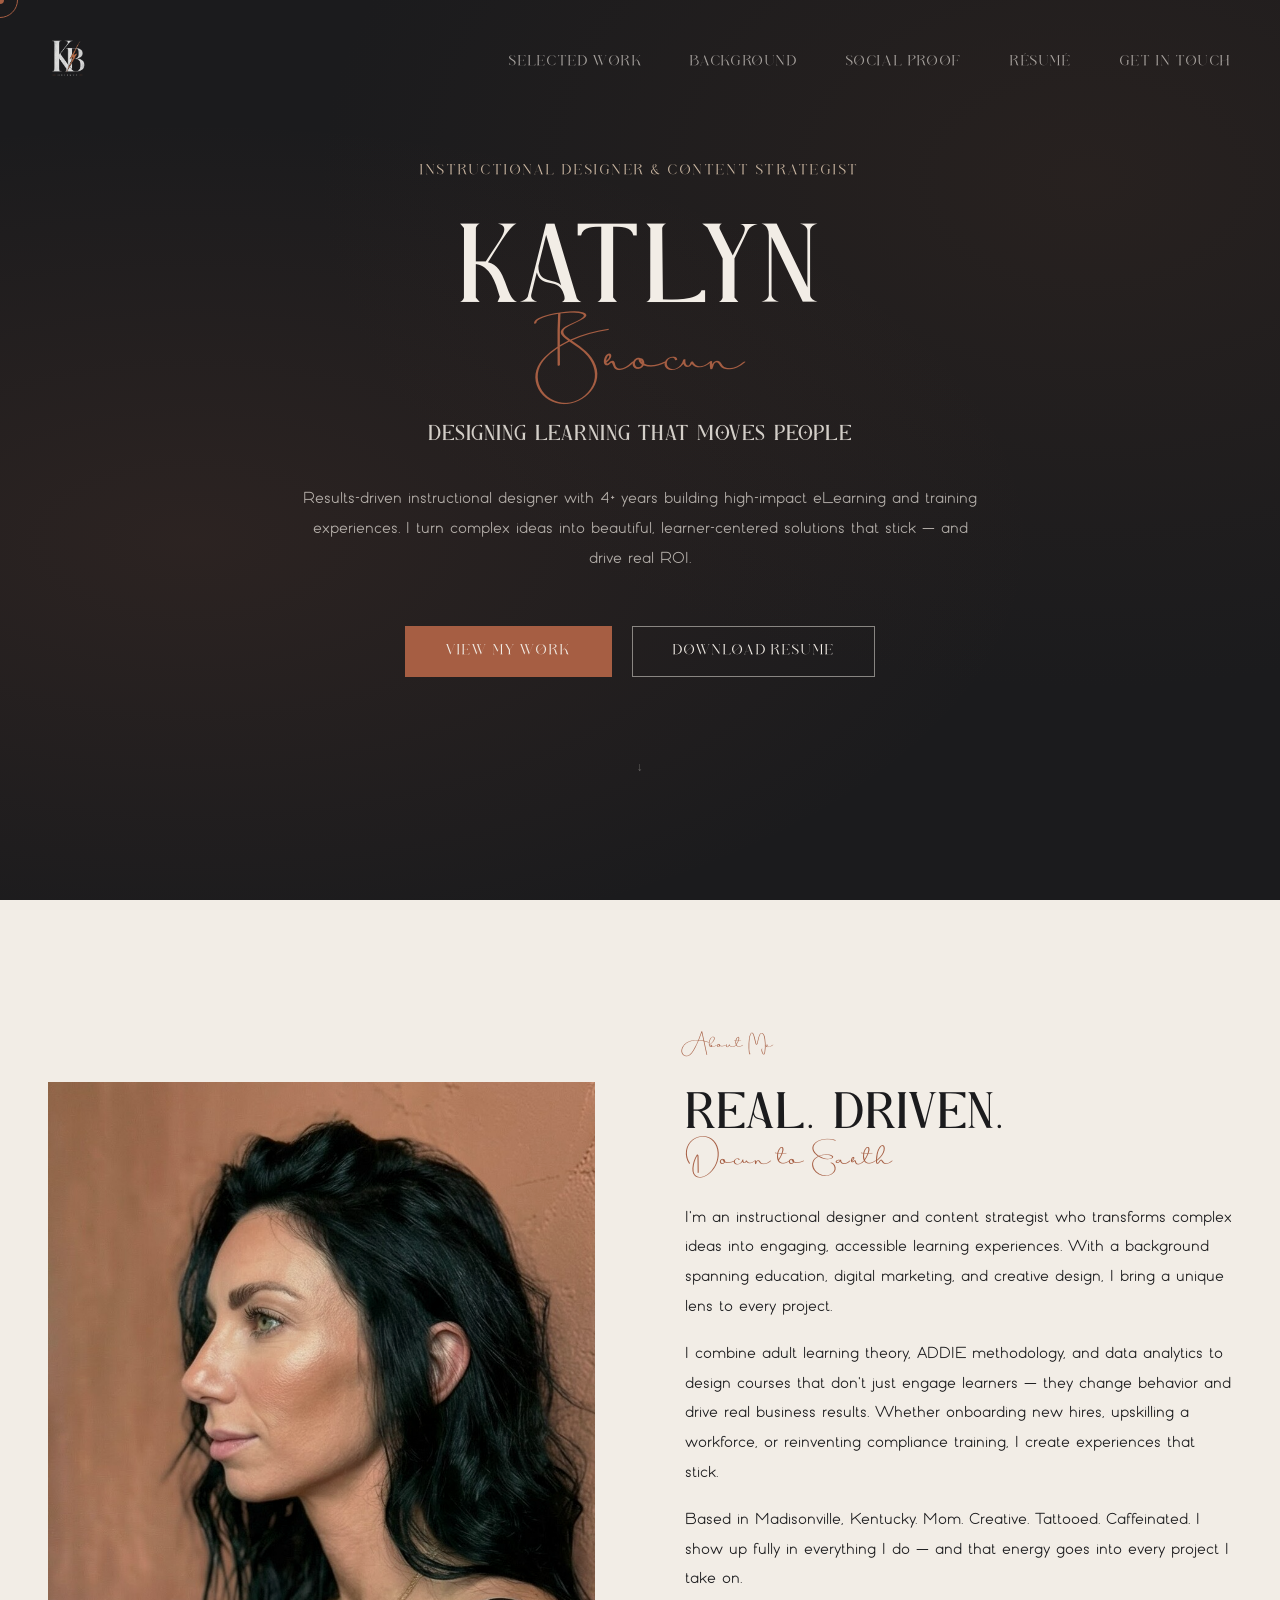
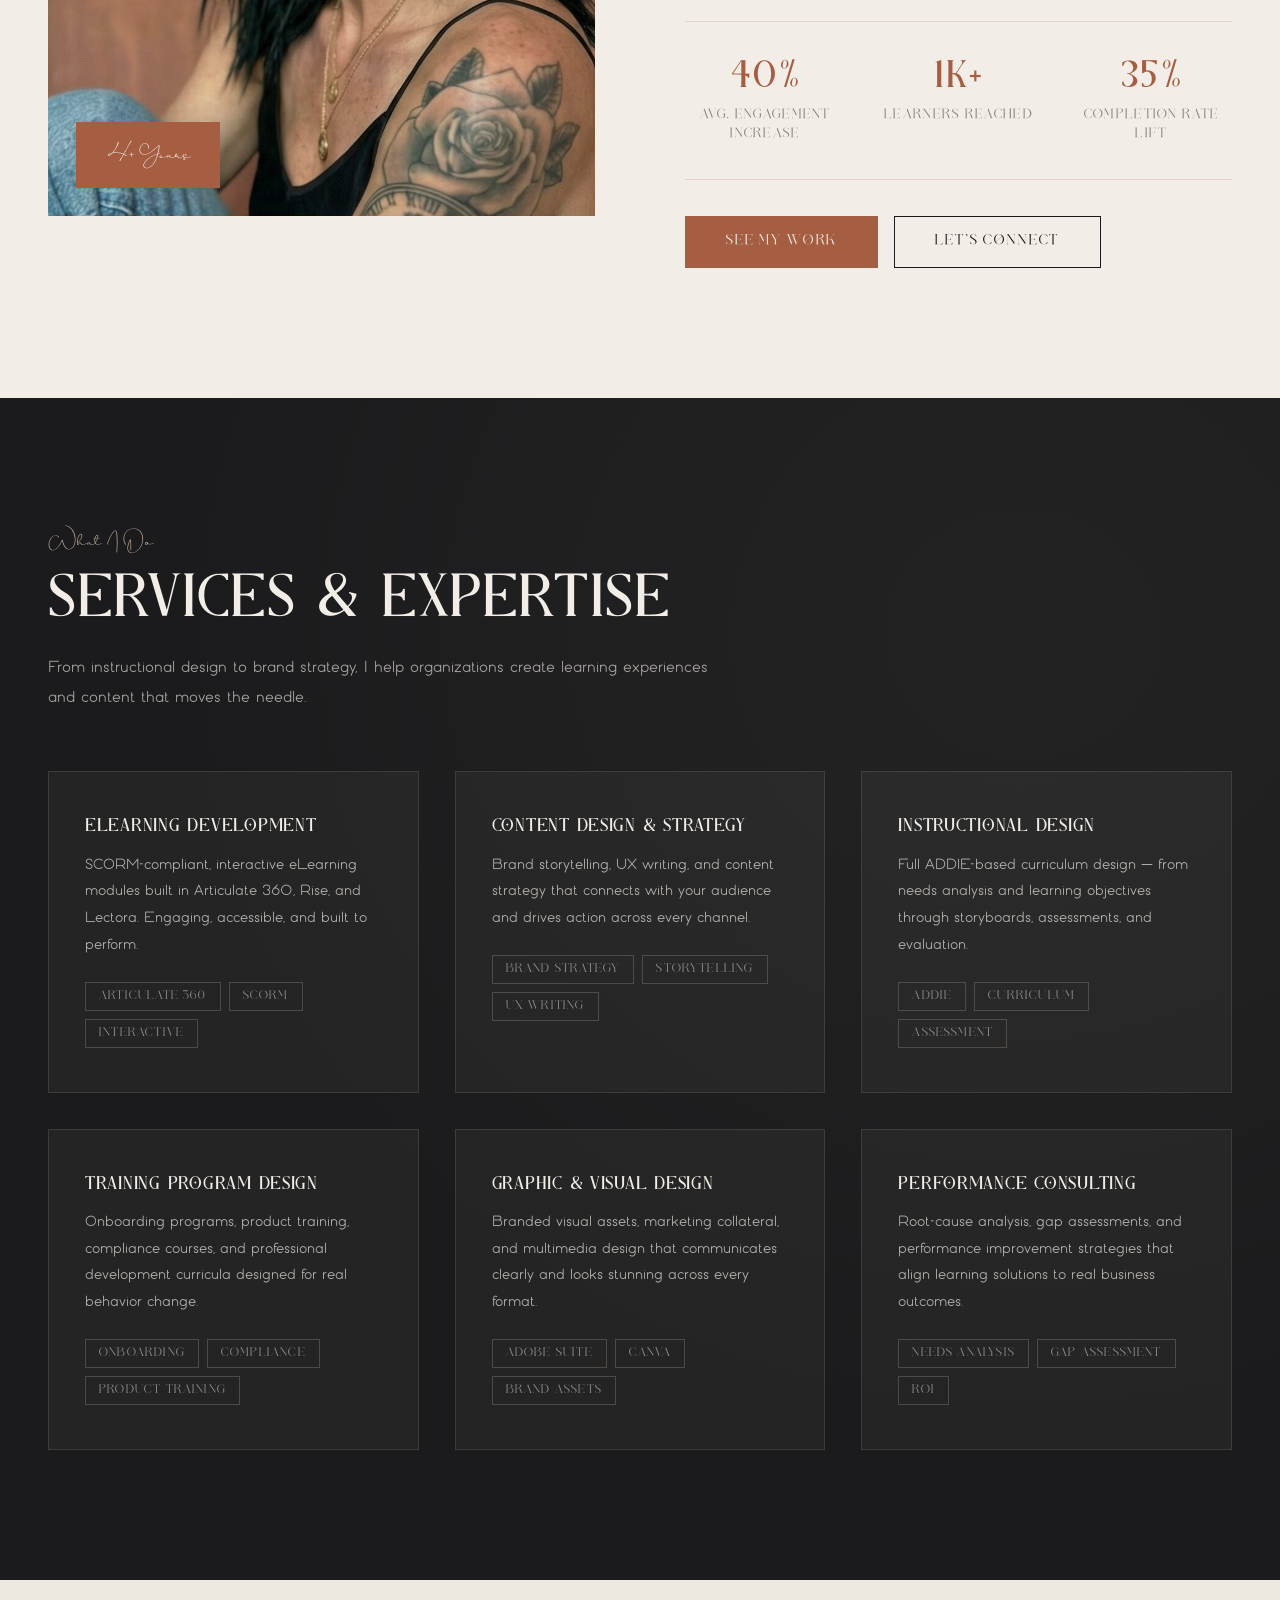
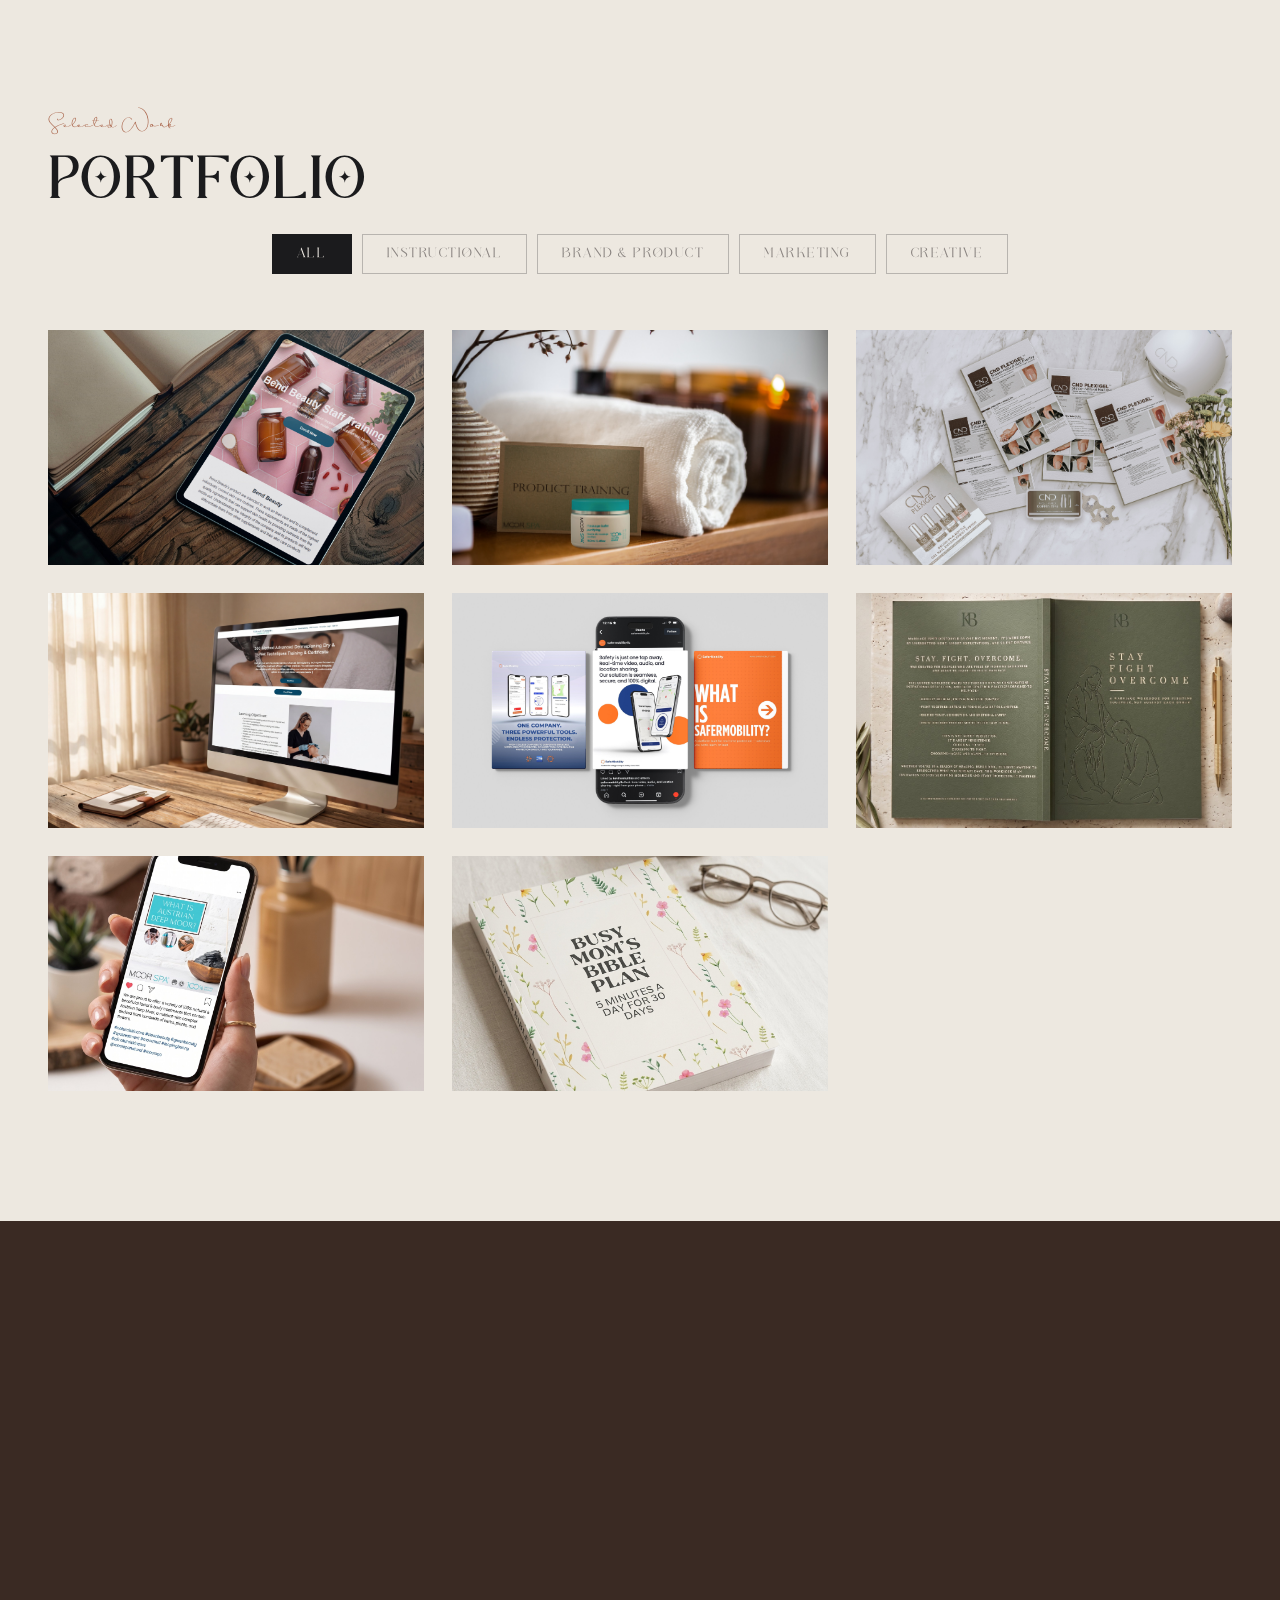
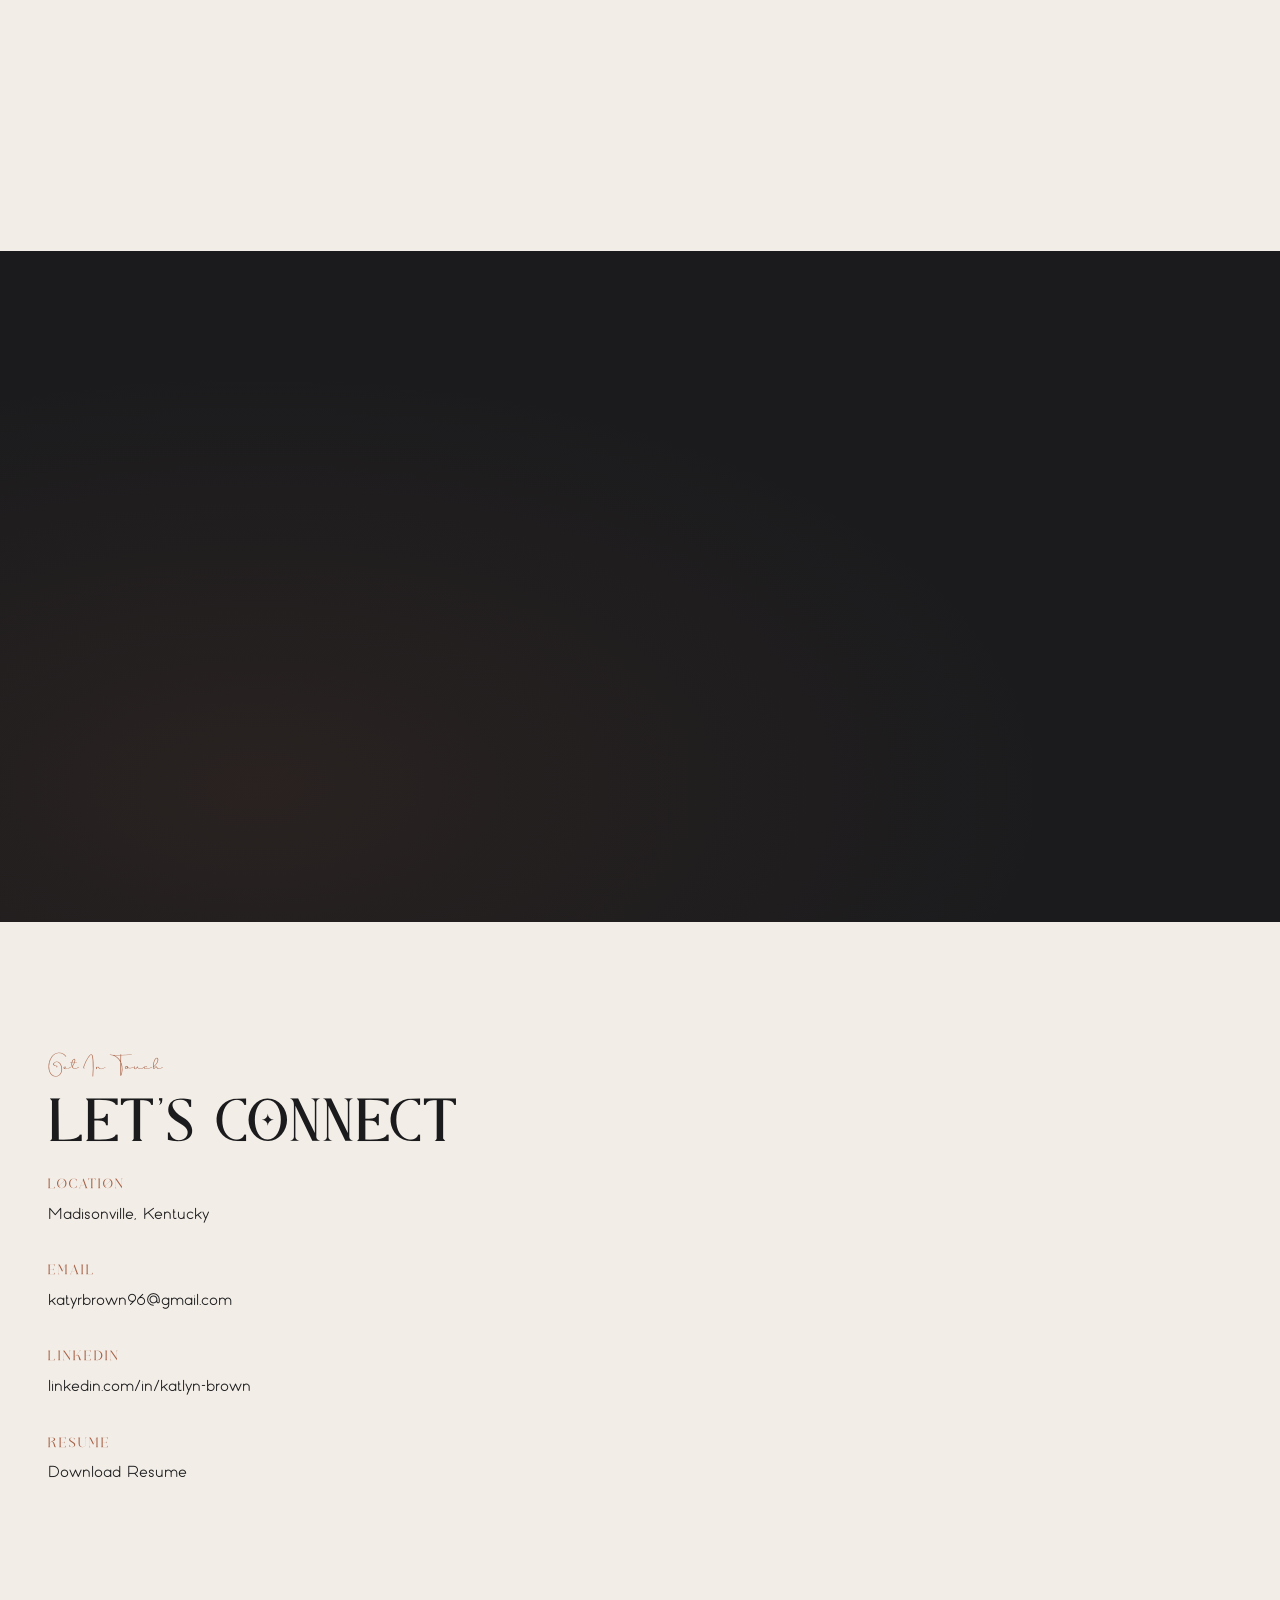
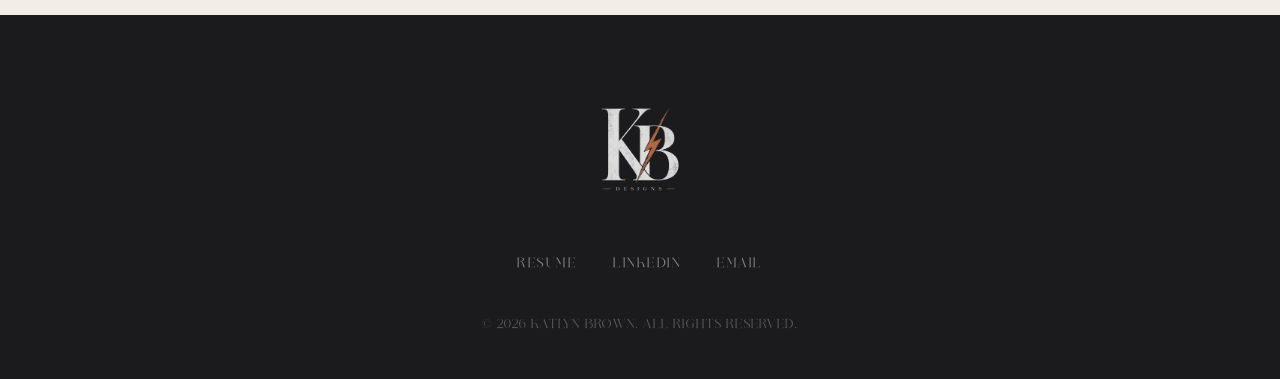
==== commit dde6b5f5: "Revert image extension to .jpg for compatibility" ====
--- a/index.html
+++ b/index.html
@@ -66,7 +66,7 @@
 <section class="about" id="about">
   <div class="about-grid">
     <div class="about-image-block reveal">
-      <img src="static/images/portrait-southern.png" alt="Katlyn Brown" class="about-image-main">
+      <img src="static/images/portrait-southern.jpg" alt="Katlyn Brown" class="about-image-main">
       <div class="about-badge">4+ Years</div>
     </div>
     <div class="about-content reveal">
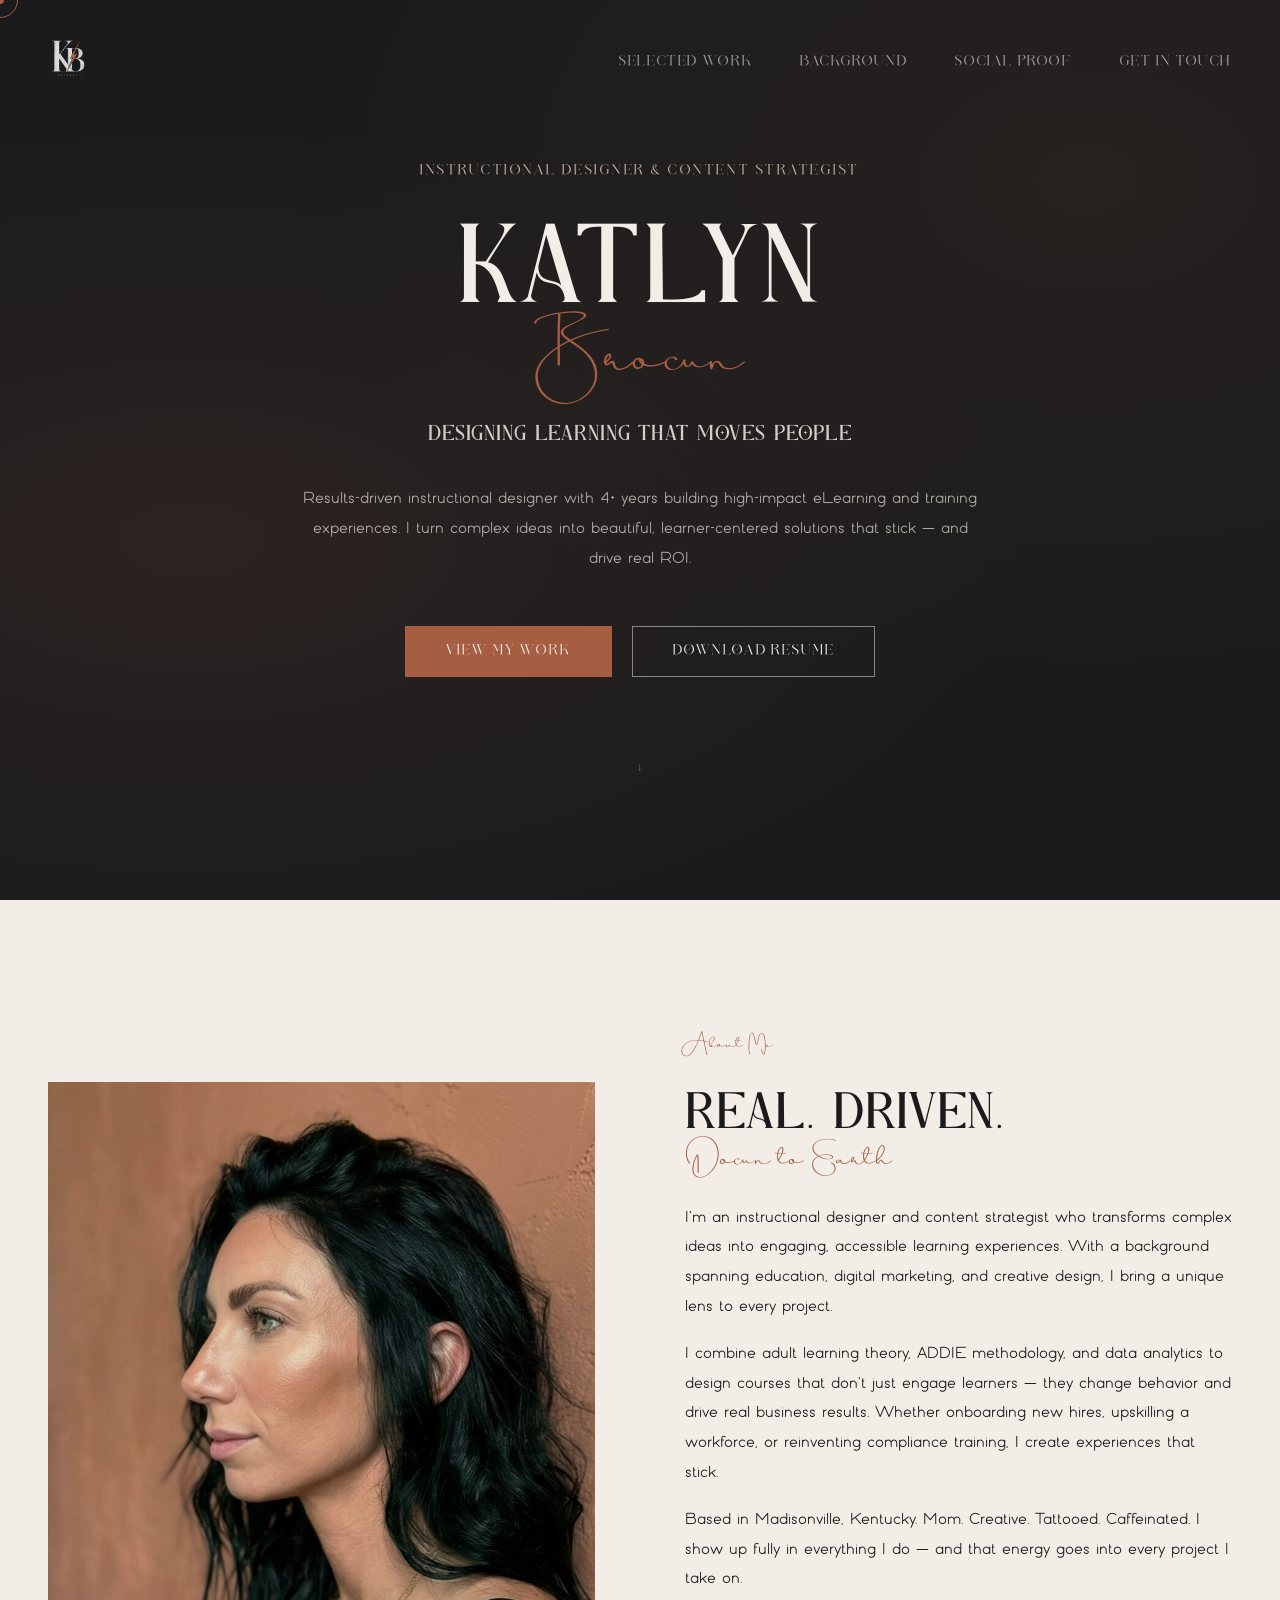
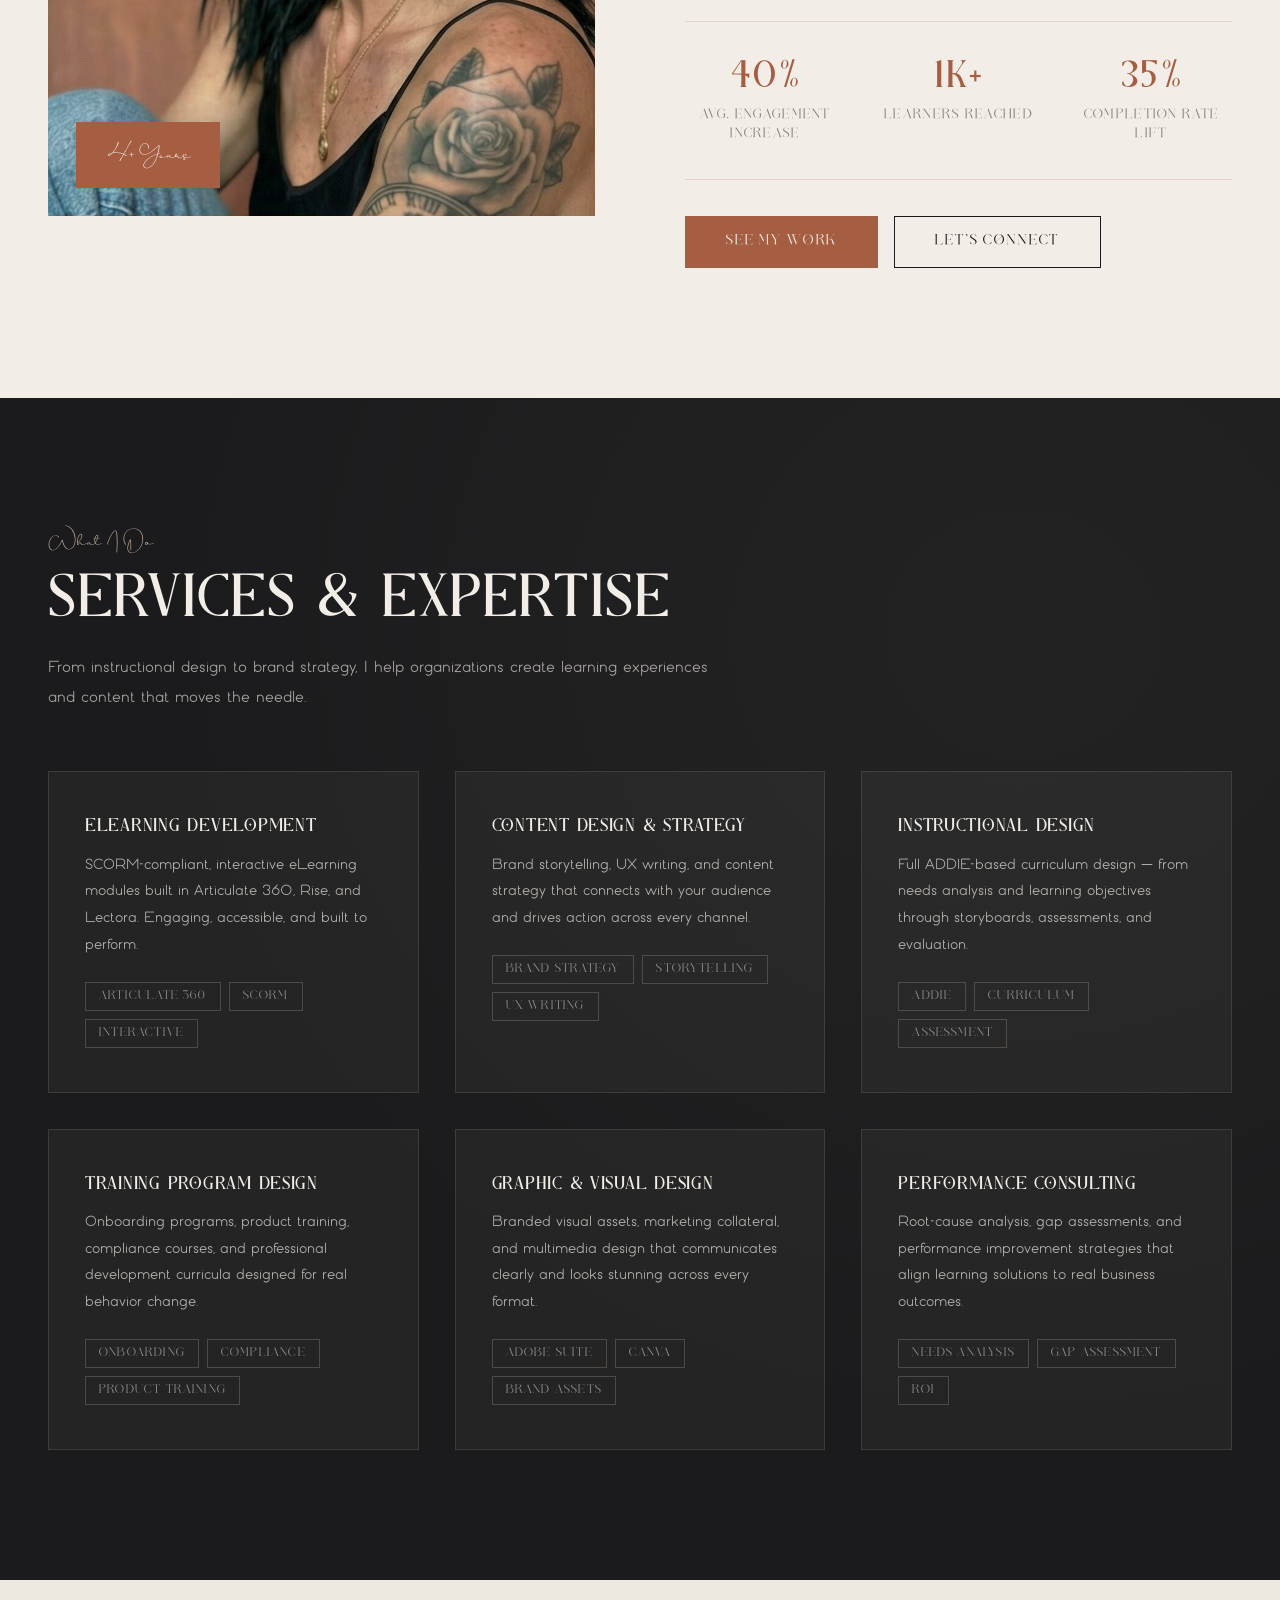
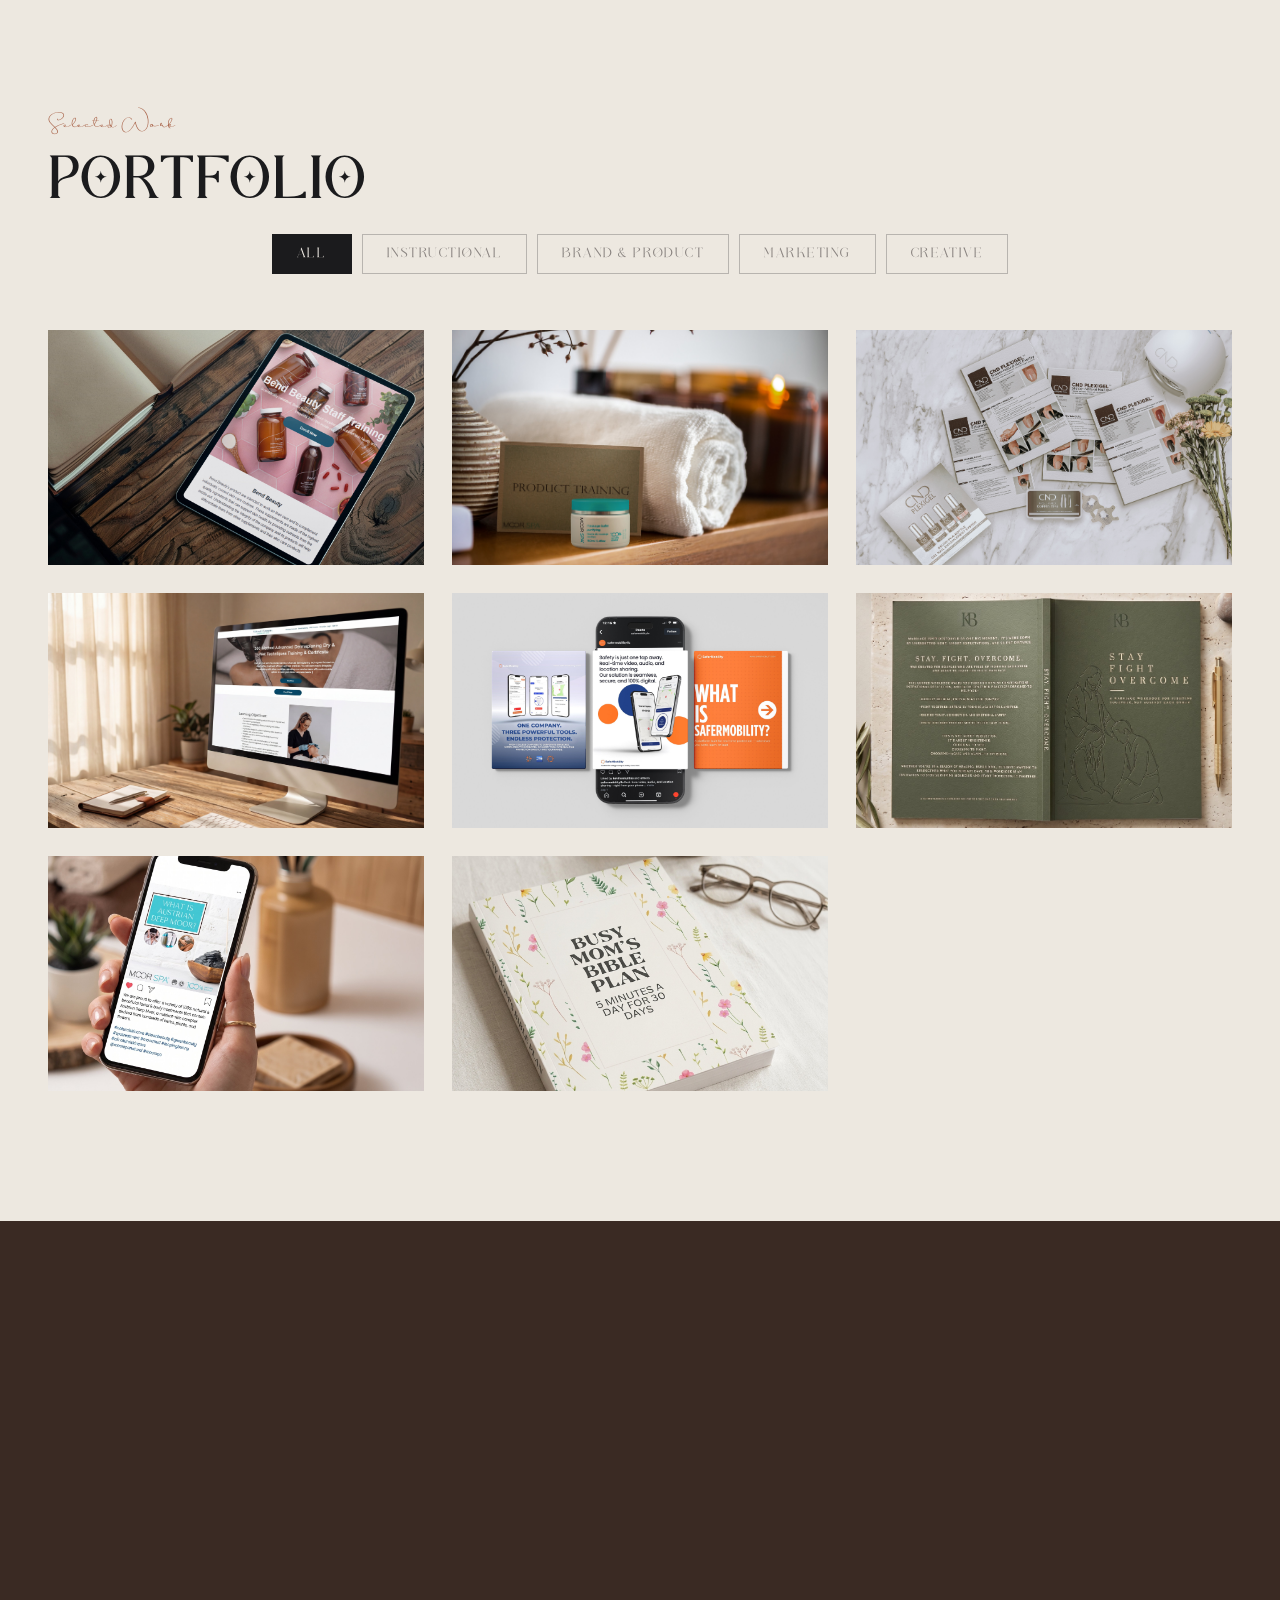
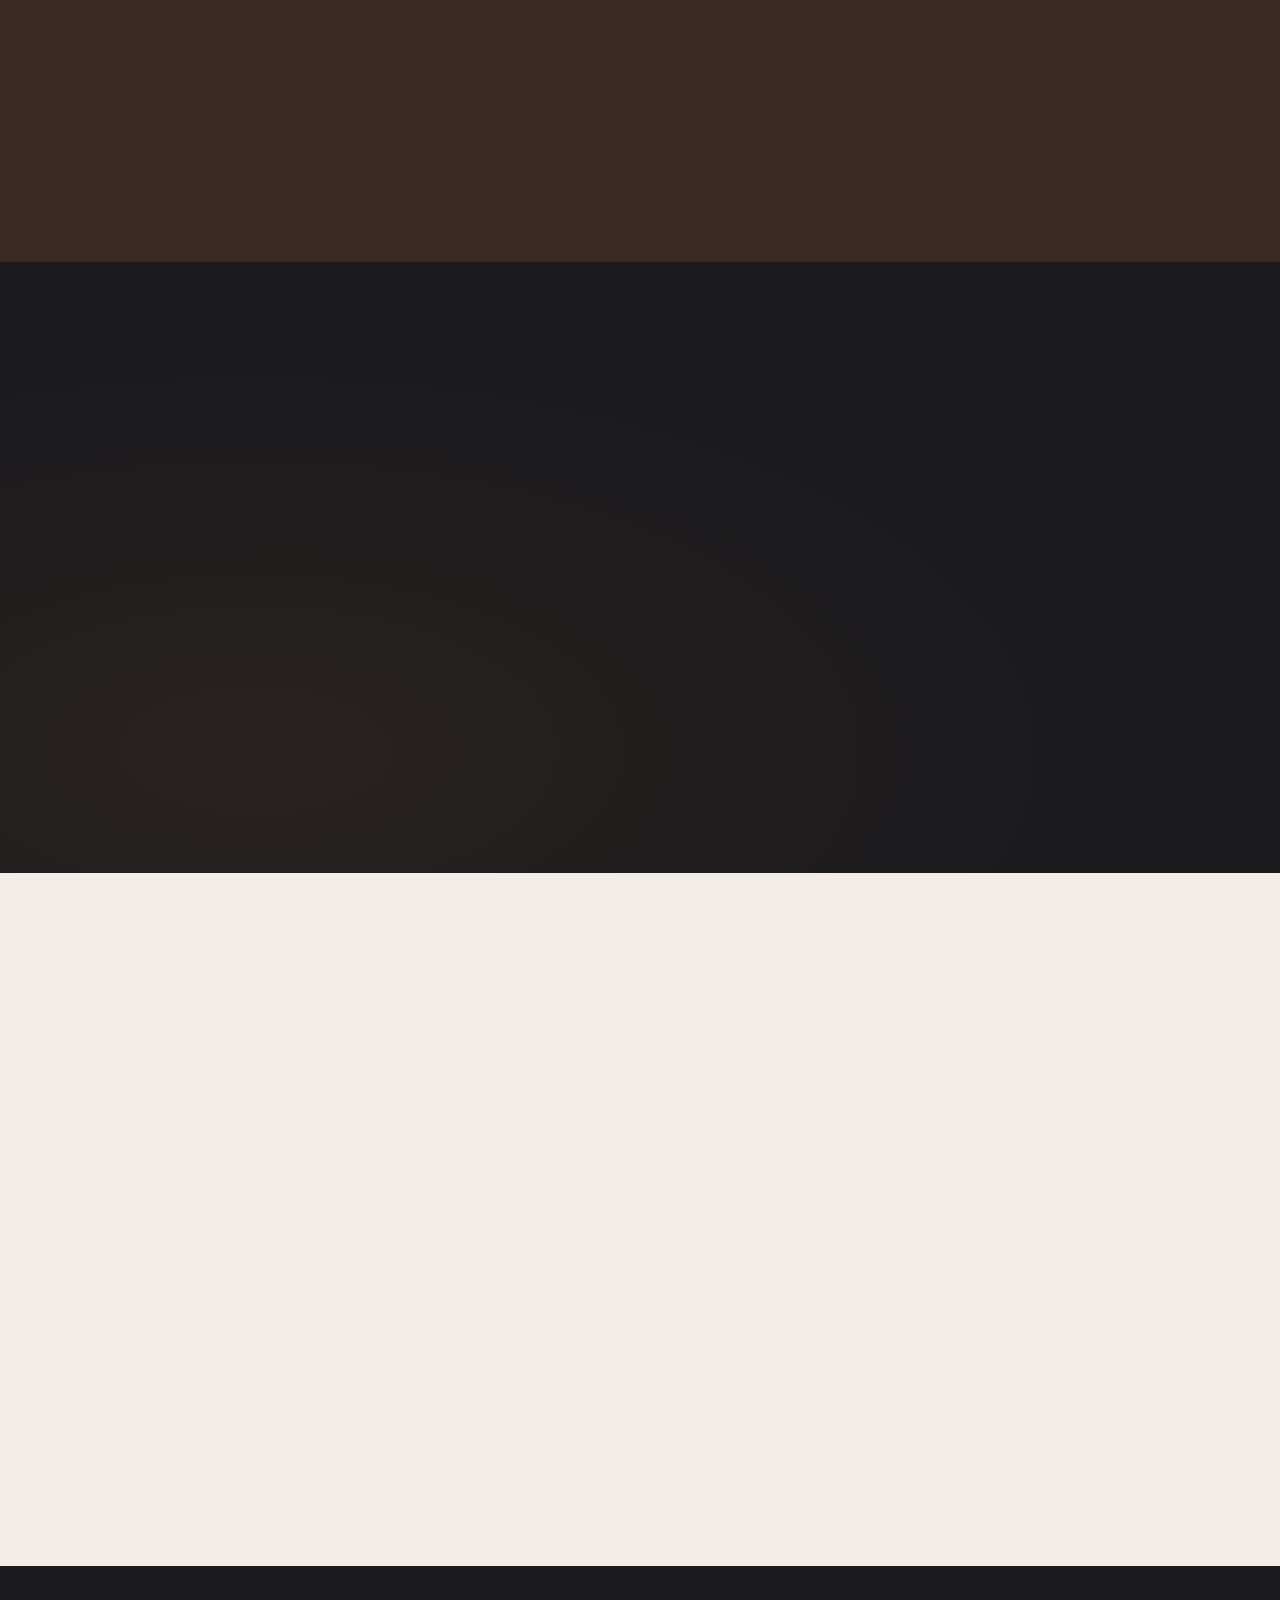
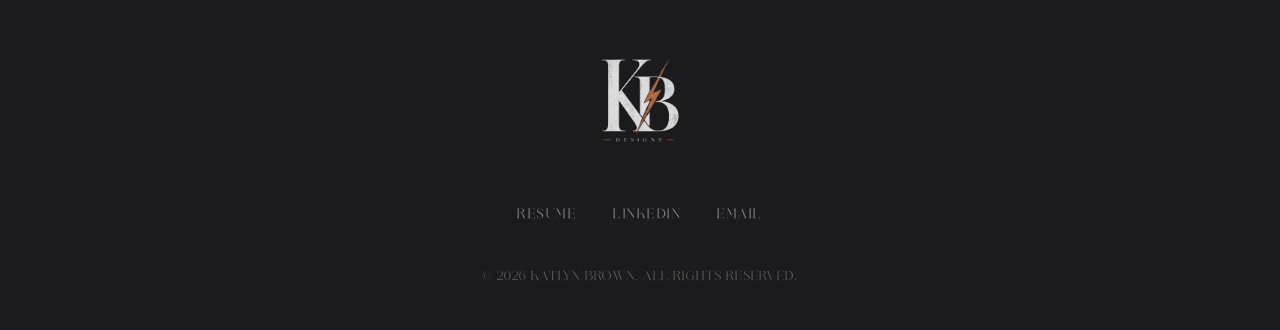
==== commit a50ed85c: "Remove Experience & Skills section and reformat layout" ====
--- a/index.html
+++ b/index.html
@@ -38,7 +38,6 @@
       <li><a href="#portfolio">Selected Work</a></li>
       <li><a href="#about">Background</a></li>
       <li><a href="#testimonials">Social Proof</a></li>
-      <li><a href="#resume">Résumé</a></li>
       <li><a href="#contact">Get in Touch</a></li>
     </ul>
   </div>
@@ -254,64 +253,7 @@
   </div>
 </section>
 
-<!-- EXPERIENCE SECTION -->
-<section class="experience" id="experience">
-  <span class="section-label reveal">Background</span>
-  <h2 class="section-title reveal">Experience &amp; Skills</h2>
-  <div class="experience-grid">
-    <div class="experience-column reveal">
-      <h3>Work History</h3>
-      <div class="timeline-item">
-        <div class="timeline-date">2022 – Present</div>
-        <div class="timeline-title">Instructional Designer</div>
-        <div class="timeline-subtitle">Freelance / Contract</div>
-        <div class="timeline-description">Building custom eLearning solutions, content strategy, and training programs for diverse industries including wellness, SaaS, and professional services.</div>
-      </div>
-      <div class="timeline-item">
-        <div class="timeline-date">2020 – 2022</div>
-        <div class="timeline-title">Learning Experience Designer</div>
-        <div class="timeline-subtitle">Universal Companies</div>
-        <div class="timeline-description">Designed and developed SCORM-compliant courses, managed LMS implementation, and led performance consulting initiatives.</div>
-      </div>
-      <div class="timeline-item">
-        <div class="timeline-date">2018 – 2020</div>
-        <div class="timeline-title">Content Strategist</div>
-        <div class="timeline-subtitle">Digital Marketing Agency</div>
-        <div class="timeline-description">Developed content strategy, UX writing, and brand messaging for B2B and B2C clients across multiple channels.</div>
-      </div>
-    </div>
-    <div class="experience-column reveal">
-      <h3>Core Skills</h3>
-      <div class="timeline-item">
-        <div class="timeline-title">Instructional Design</div>
-        <div class="timeline-description">ADDIE methodology, curriculum design, learning objectives, assessment design, storyboarding, needs analysis.</div>
-      </div>
-      <div class="timeline-item">
-        <div class="timeline-title">eLearning Platforms</div>
-        <div class="timeline-description">Articulate Storyline, Articulate Rise, Lectora, Moodle, Canvas, Adobe Captivate, SCORM compliance.</div>
-      </div>
-      <div class="timeline-item">
-        <div class="timeline-title">Design &amp; Creative</div>
-        <div class="timeline-description">Adobe Creative Suite (Photoshop, Illustrator, InDesign), Figma, Canva, visual design, branding, UX/UI principles.</div>
-      </div>
-      <div class="timeline-item">
-        <div class="timeline-title">Content &amp; Strategy</div>
-        <div class="timeline-description">Content strategy, UX writing, brand storytelling, copywriting, SEO, marketing communications.</div>
-      </div>
-    </div>
-  </div>
-</section>
-
-<!-- RESUME SECTION -->
-<section class="resume" id="resume">
-  <span class="section-label reveal">Experience & Skills</span>
-  <h2 class="section-title reveal">Insert Résumé Here</h2>
-  <p class="resume-subtitle reveal">Your professional experience, education, and full skill set in a clean, printable format.</p>
-  <div class="resume-actions reveal">
-    <a href="static/2026_Brown_Katlyn_Resume.docx" class="btn btn-primary">View Résumé</a>
-    <a href="static/2026_Brown_Katlyn_Resume.docx" class="btn btn-secondary" download>Download PDF</a>
-  </div>
-</section>
+
 
 <!-- TESTIMONIALS SECTION -->
 <section class="testimonials" id="testimonials">
--- a/static/style_editorial.css
+++ b/static/style_editorial.css
@@ -1085,9 +1085,10 @@
 .testimonials {
   background: var(--ink);
   color: var(--cream);
-  padding: 130px 48px;
+  padding: 100px 48px;
   position: relative;
   overflow: hidden;
+  border-top: 1px solid rgba(166, 94, 67, 0.2);
 }
 
 .testimonials::before {
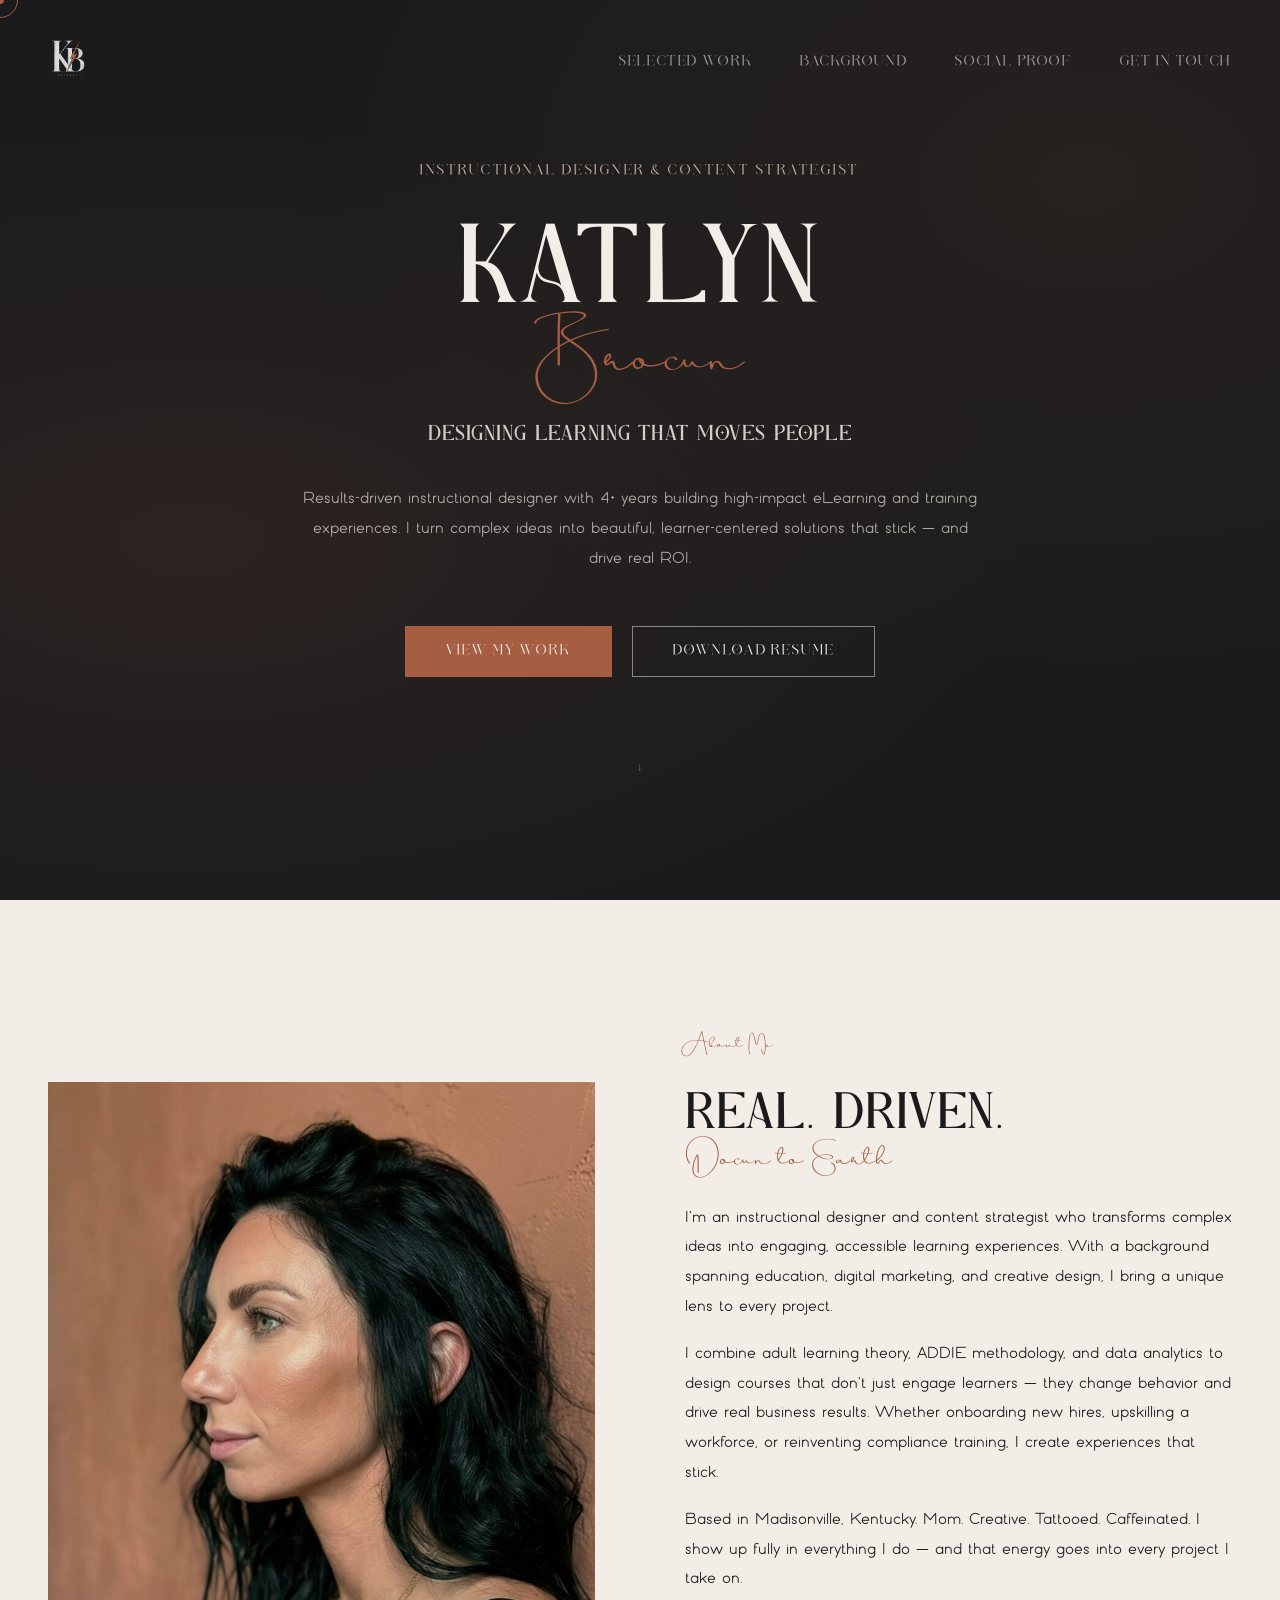
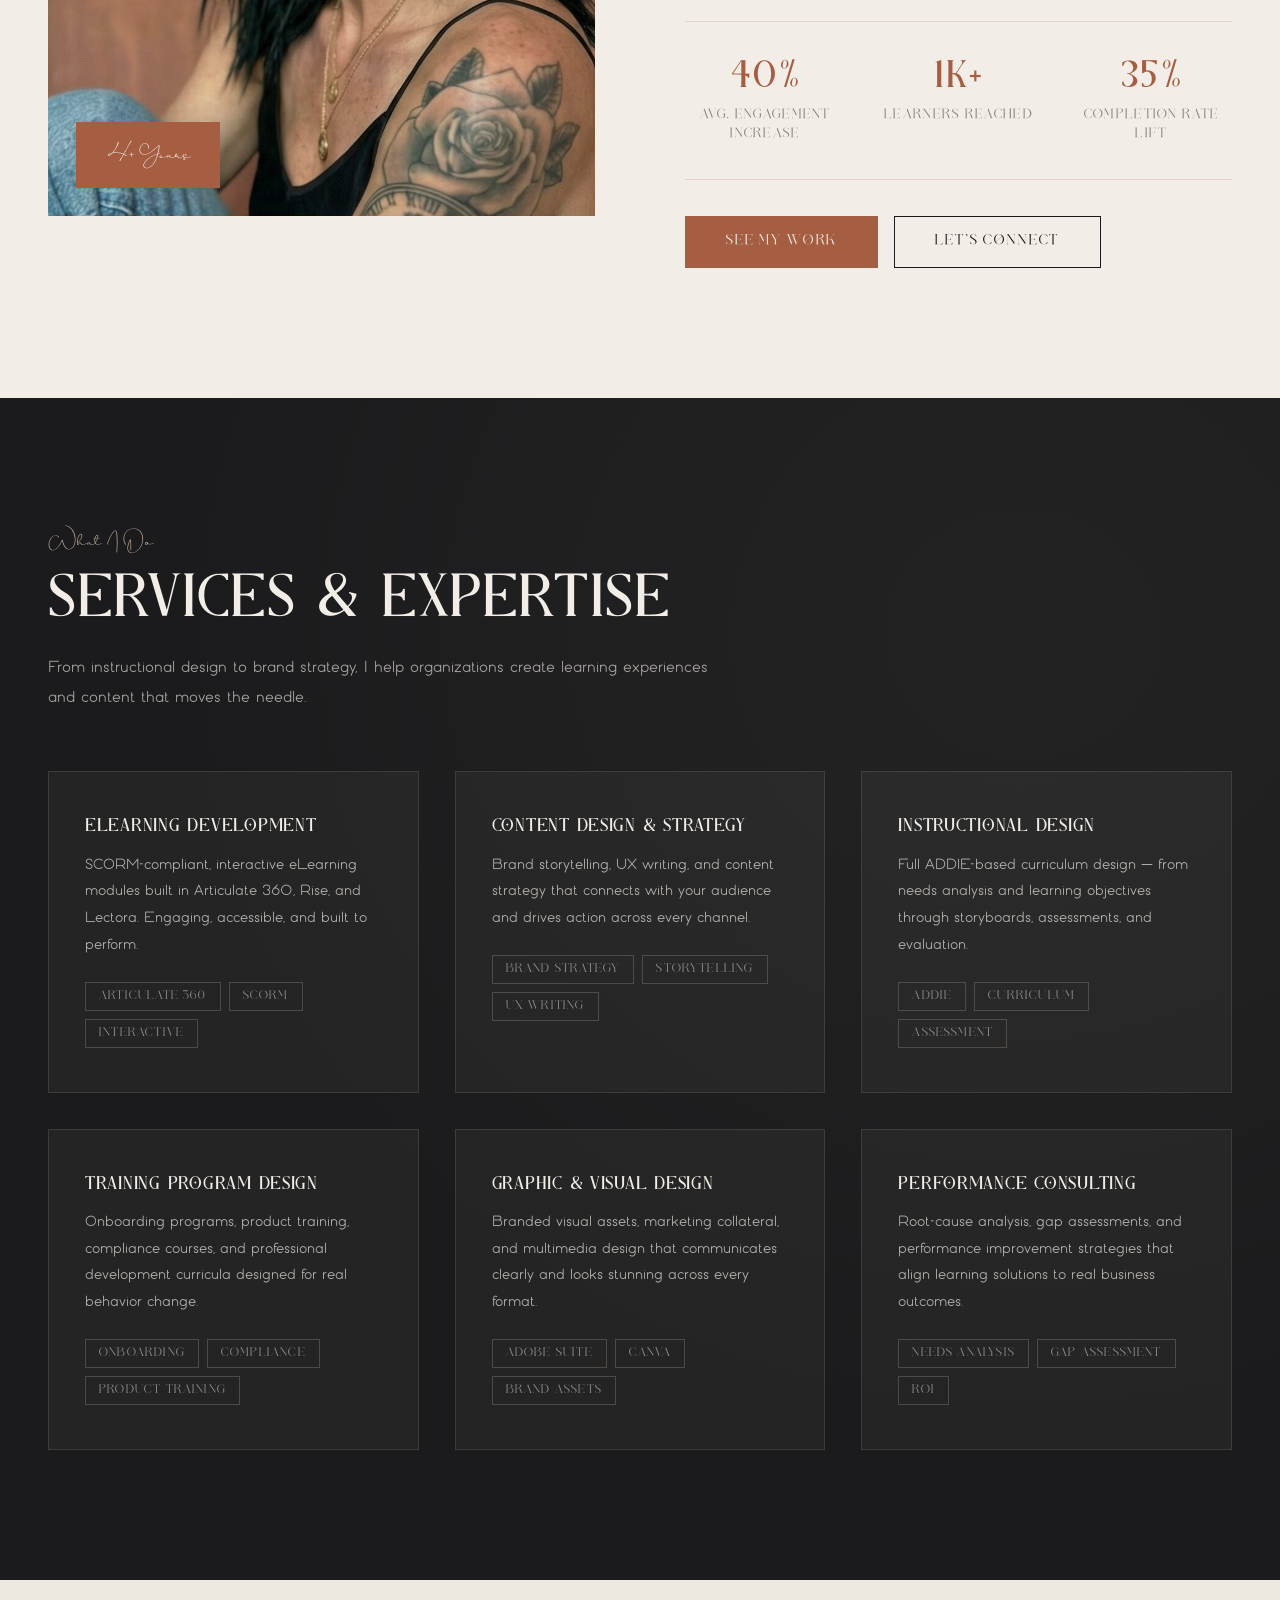
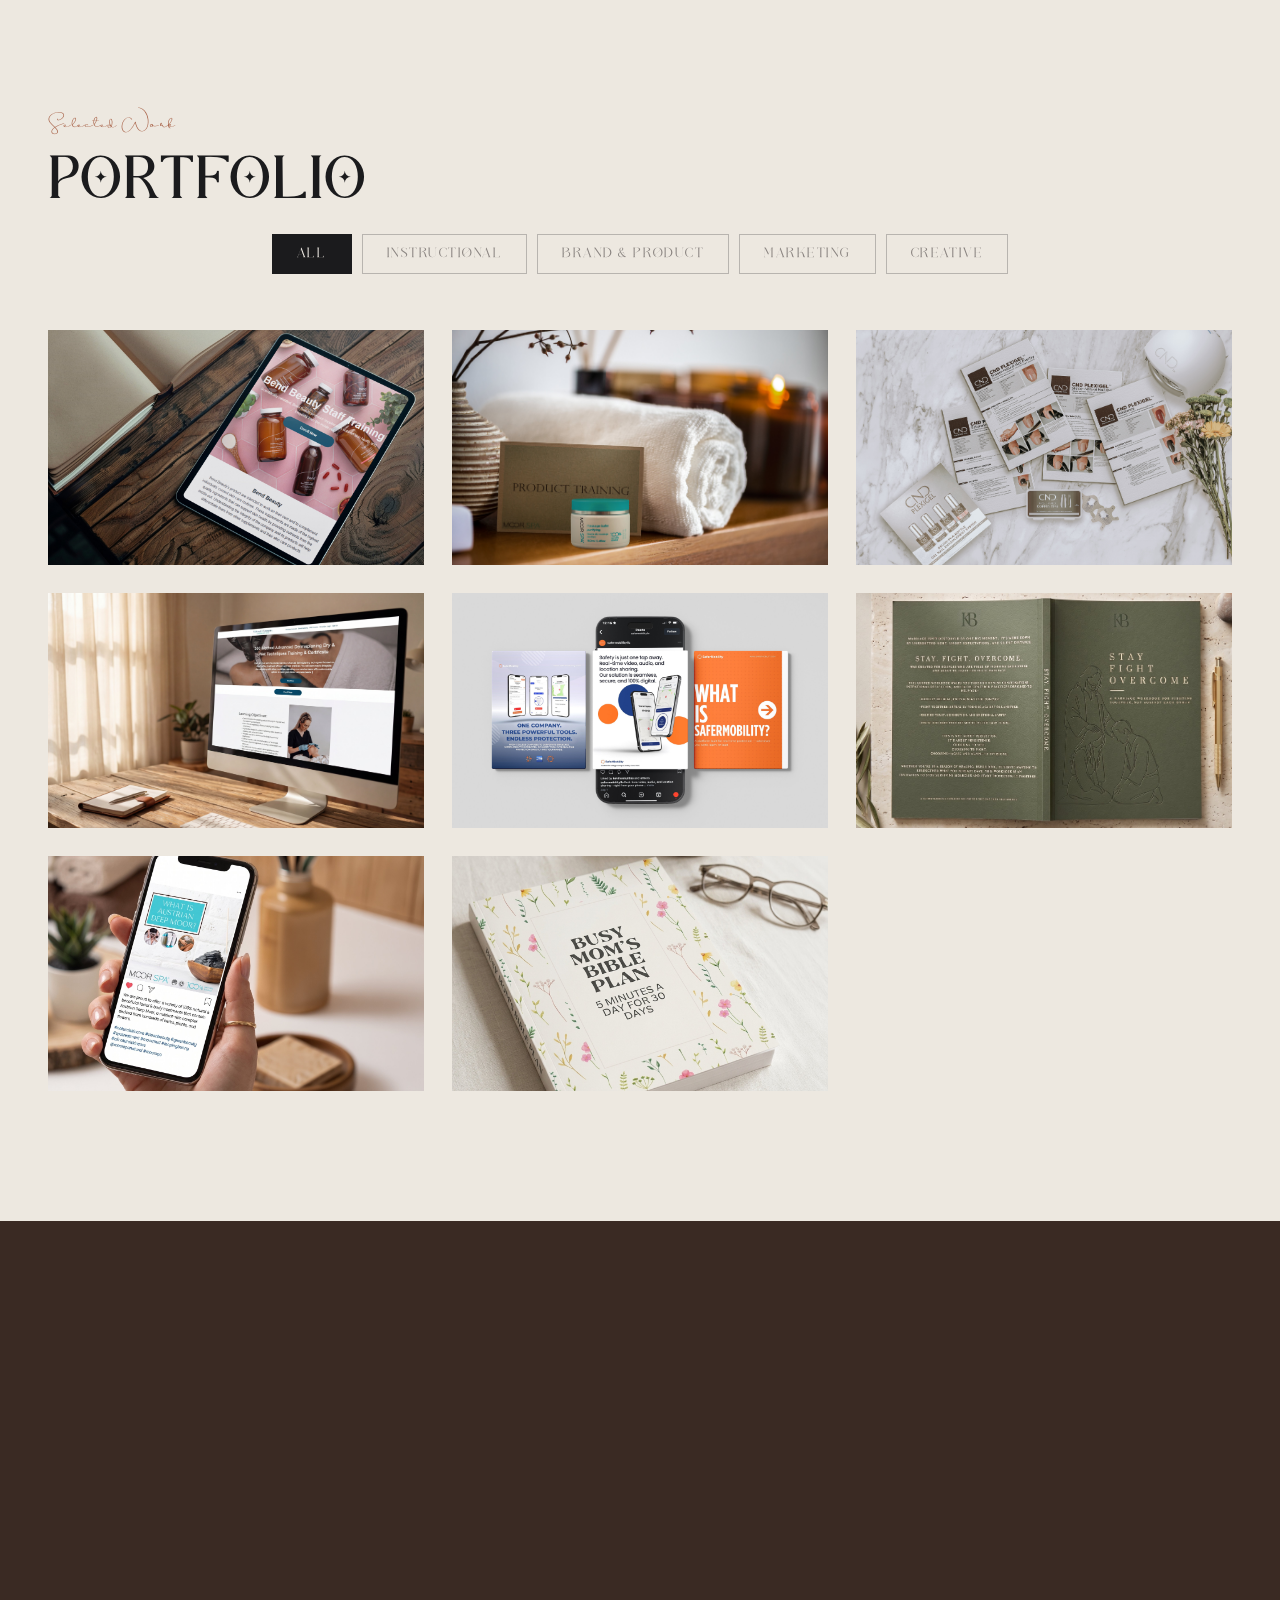
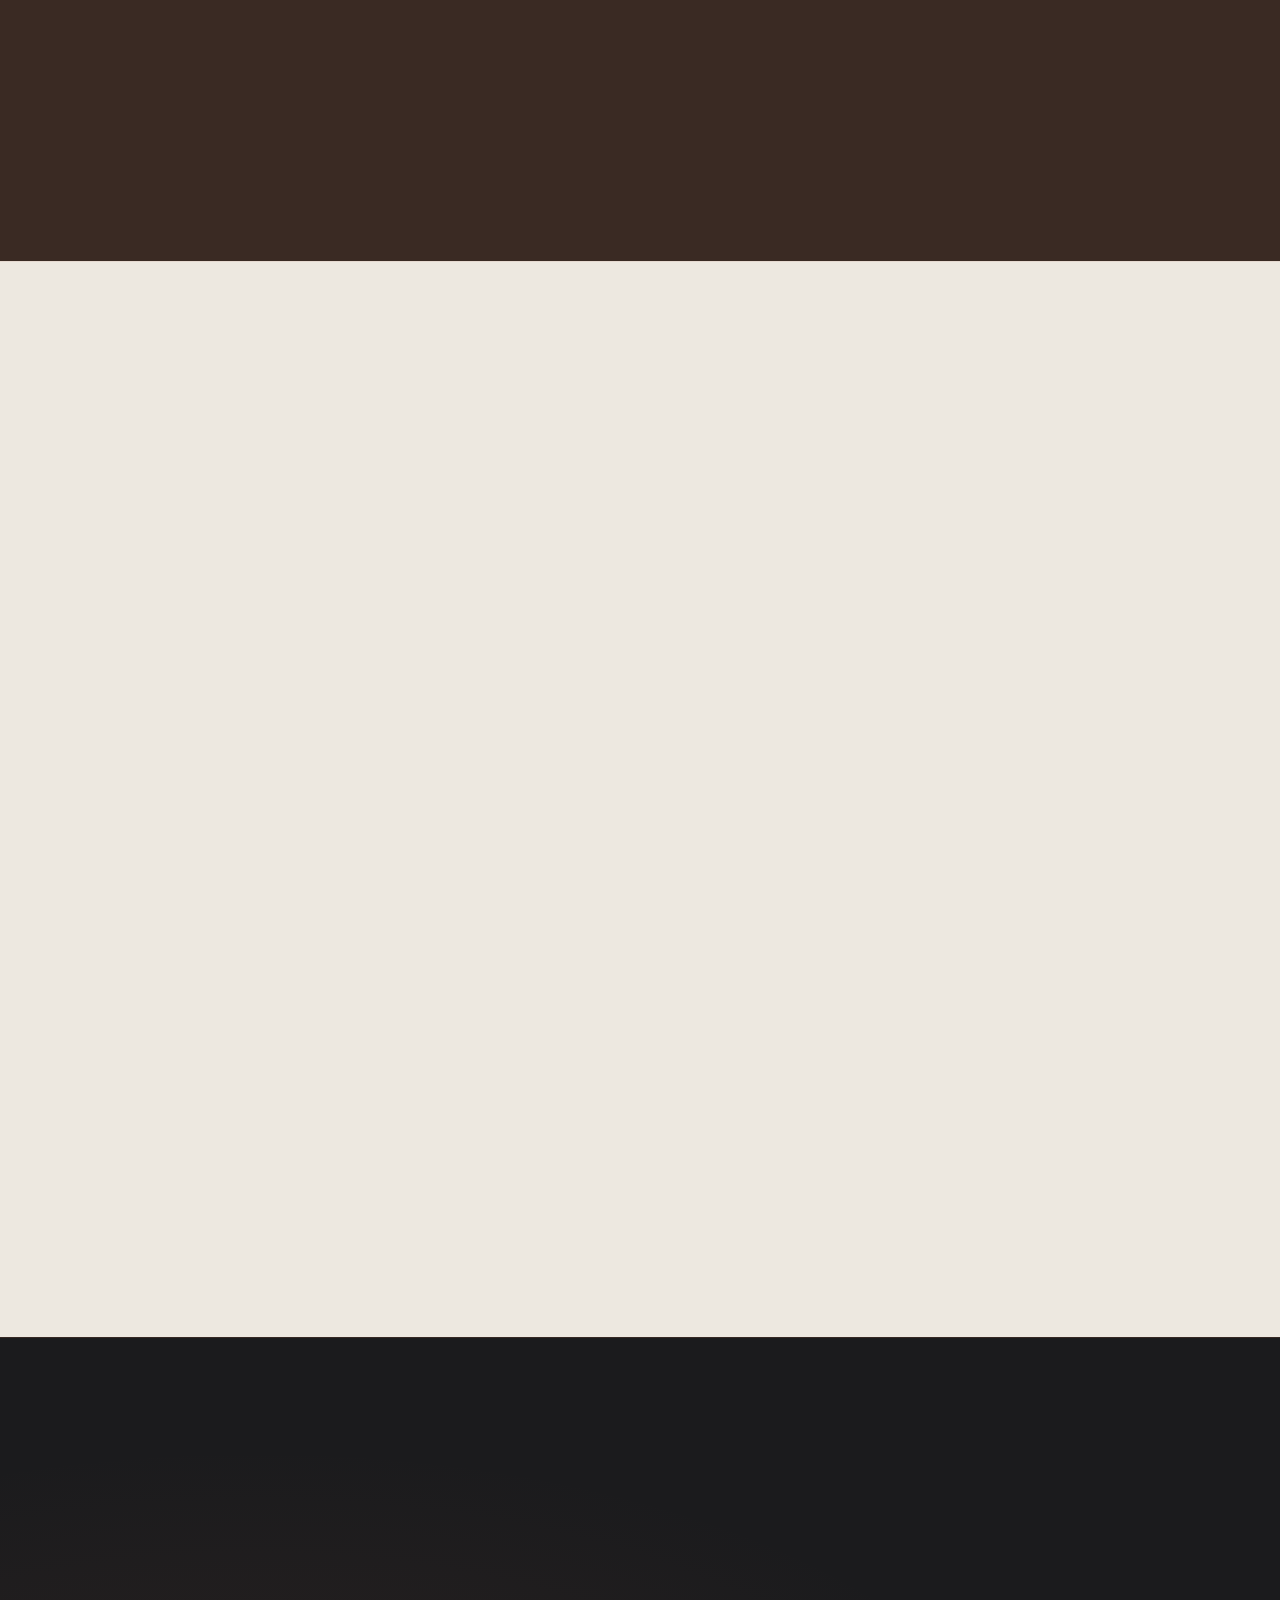
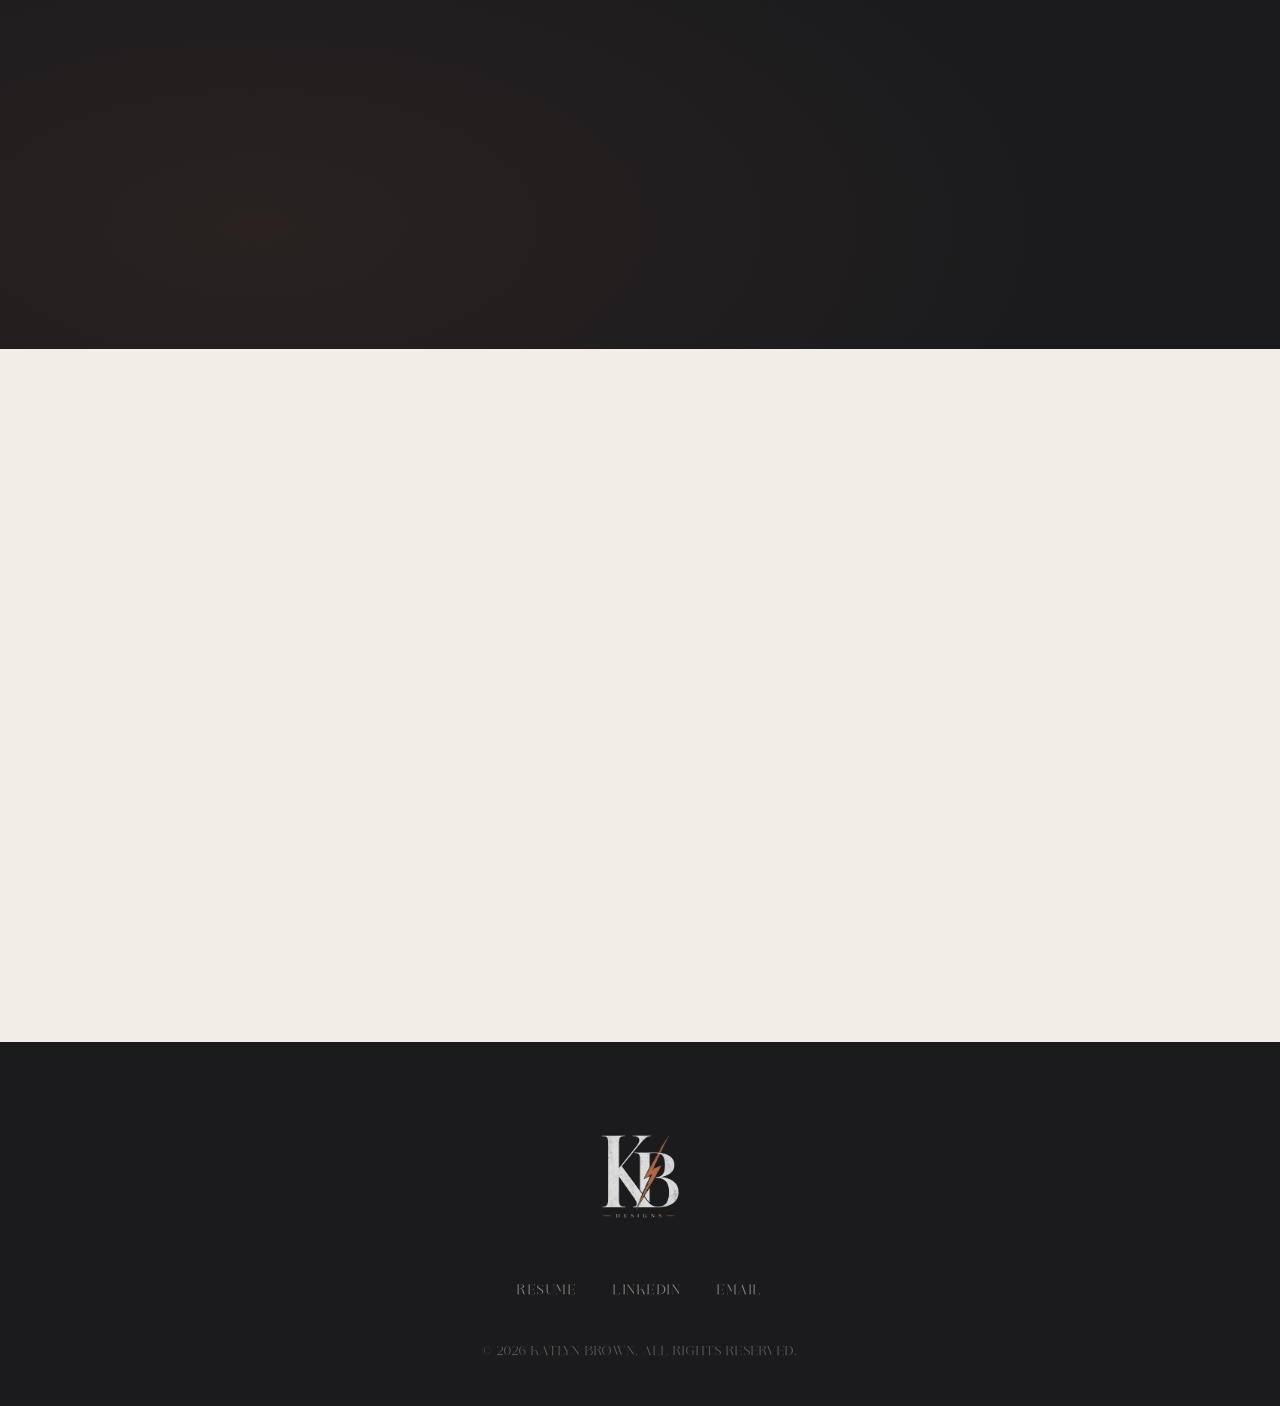
==== commit 9e491f78: "Restore Experience timeline and remove redundant Resume CTA section" ====
--- a/index.html
+++ b/index.html
@@ -253,6 +253,54 @@
   </div>
 </section>
 
+<!-- EXPERIENCE SECTION -->
+<section class="experience" id="experience">
+  <span class="section-label reveal">Background</span>
+  <h2 class="section-title reveal">Experience &amp; Skills</h2>
+  <div class="experience-grid">
+    <div class="experience-column reveal">
+      <h3>Work History</h3>
+      <div class="timeline-item">
+        <div class="timeline-date">2022 – Present</div>
+        <div class="timeline-title">Instructional Designer</div>
+        <div class="timeline-subtitle">Freelance / Contract</div>
+        <div class="timeline-description">Building custom eLearning solutions, content strategy, and training programs for diverse industries including wellness, SaaS, and professional services.</div>
+      </div>
+      <div class="timeline-item">
+        <div class="timeline-date">2020 – 2022</div>
+        <div class="timeline-title">Learning Experience Designer</div>
+        <div class="timeline-subtitle">Universal Companies</div>
+        <div class="timeline-description">Designed and developed SCORM-compliant courses, managed LMS implementation, and led performance consulting initiatives.</div>
+      </div>
+      <div class="timeline-item">
+        <div class="timeline-date">2018 – 2020</div>
+        <div class="timeline-title">Content Strategist</div>
+        <div class="timeline-subtitle">Digital Marketing Agency</div>
+        <div class="timeline-description">Developed content strategy, UX writing, and brand messaging for B2B and B2C clients across multiple channels.</div>
+      </div>
+    </div>
+    <div class="experience-column reveal">
+      <h3>Core Skills</h3>
+      <div class="timeline-item">
+        <div class="timeline-title">Instructional Design</div>
+        <div class="timeline-description">ADDIE methodology, curriculum design, learning objectives, assessment design, storyboarding, needs analysis.</div>
+      </div>
+      <div class="timeline-item">
+        <div class="timeline-title">eLearning Platforms</div>
+        <div class="timeline-description">Articulate Storyline, Articulate Rise, Lectora, Moodle, Canvas, Adobe Captivate, SCORM compliance.</div>
+      </div>
+      <div class="timeline-item">
+        <div class="timeline-title">Design &amp; Creative</div>
+        <div class="timeline-description">Adobe Creative Suite (Photoshop, Illustrator, InDesign), Figma, Canva, visual design, branding, UX/UI principles.</div>
+      </div>
+      <div class="timeline-item">
+        <div class="timeline-title">Content &amp; Strategy</div>
+        <div class="timeline-description">Content strategy, UX writing, brand storytelling, copywriting, SEO, marketing communications.</div>
+      </div>
+    </div>
+  </div>
+</section>
+
 
 
 <!-- TESTIMONIALS SECTION -->
--- a/static/style_editorial.css
+++ b/static/style_editorial.css
@@ -1010,8 +1010,9 @@
    EXPERIENCE SECTION
    ============================================= */
 .experience {
-  background: var(--cream);
+  background: var(--bg-mid);
   padding: 130px 48px;
+  border-top: 1px solid rgba(166, 94, 67, 0.1);
 }
 
 .experience .section-title {
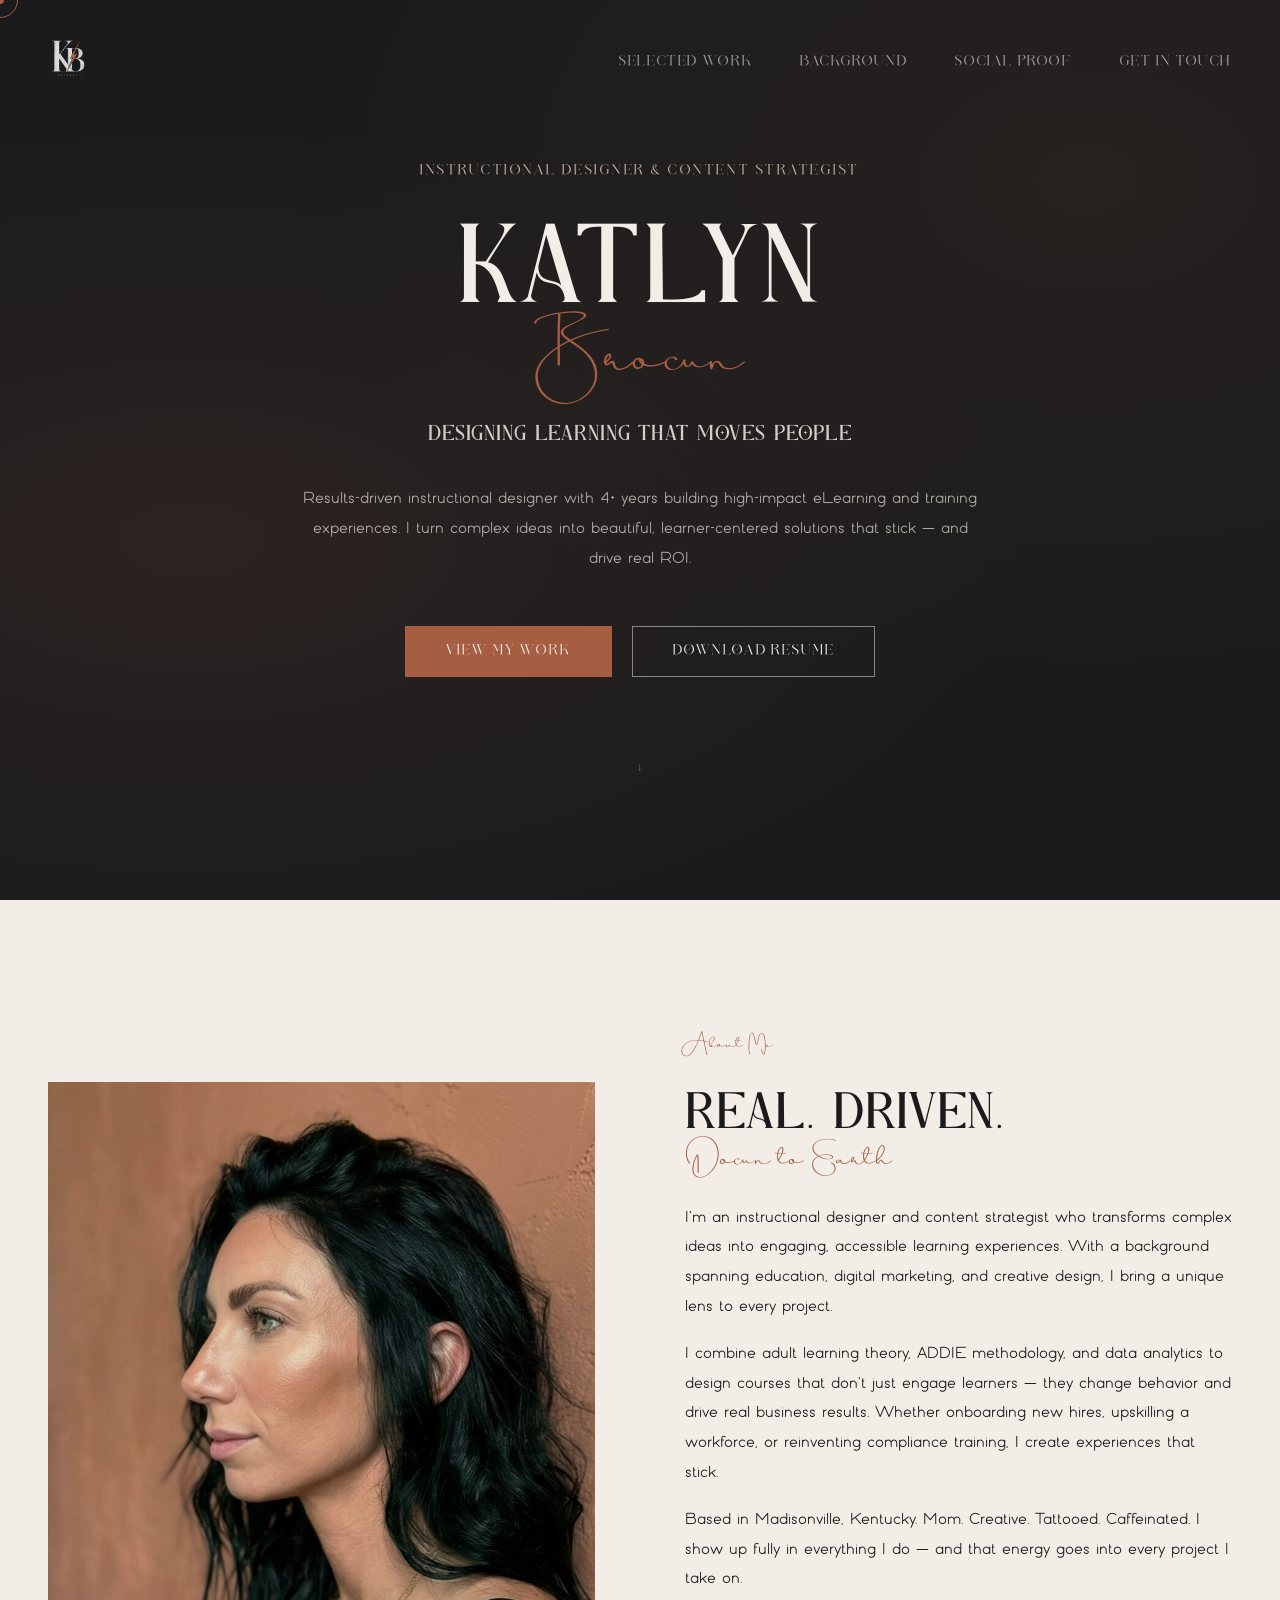
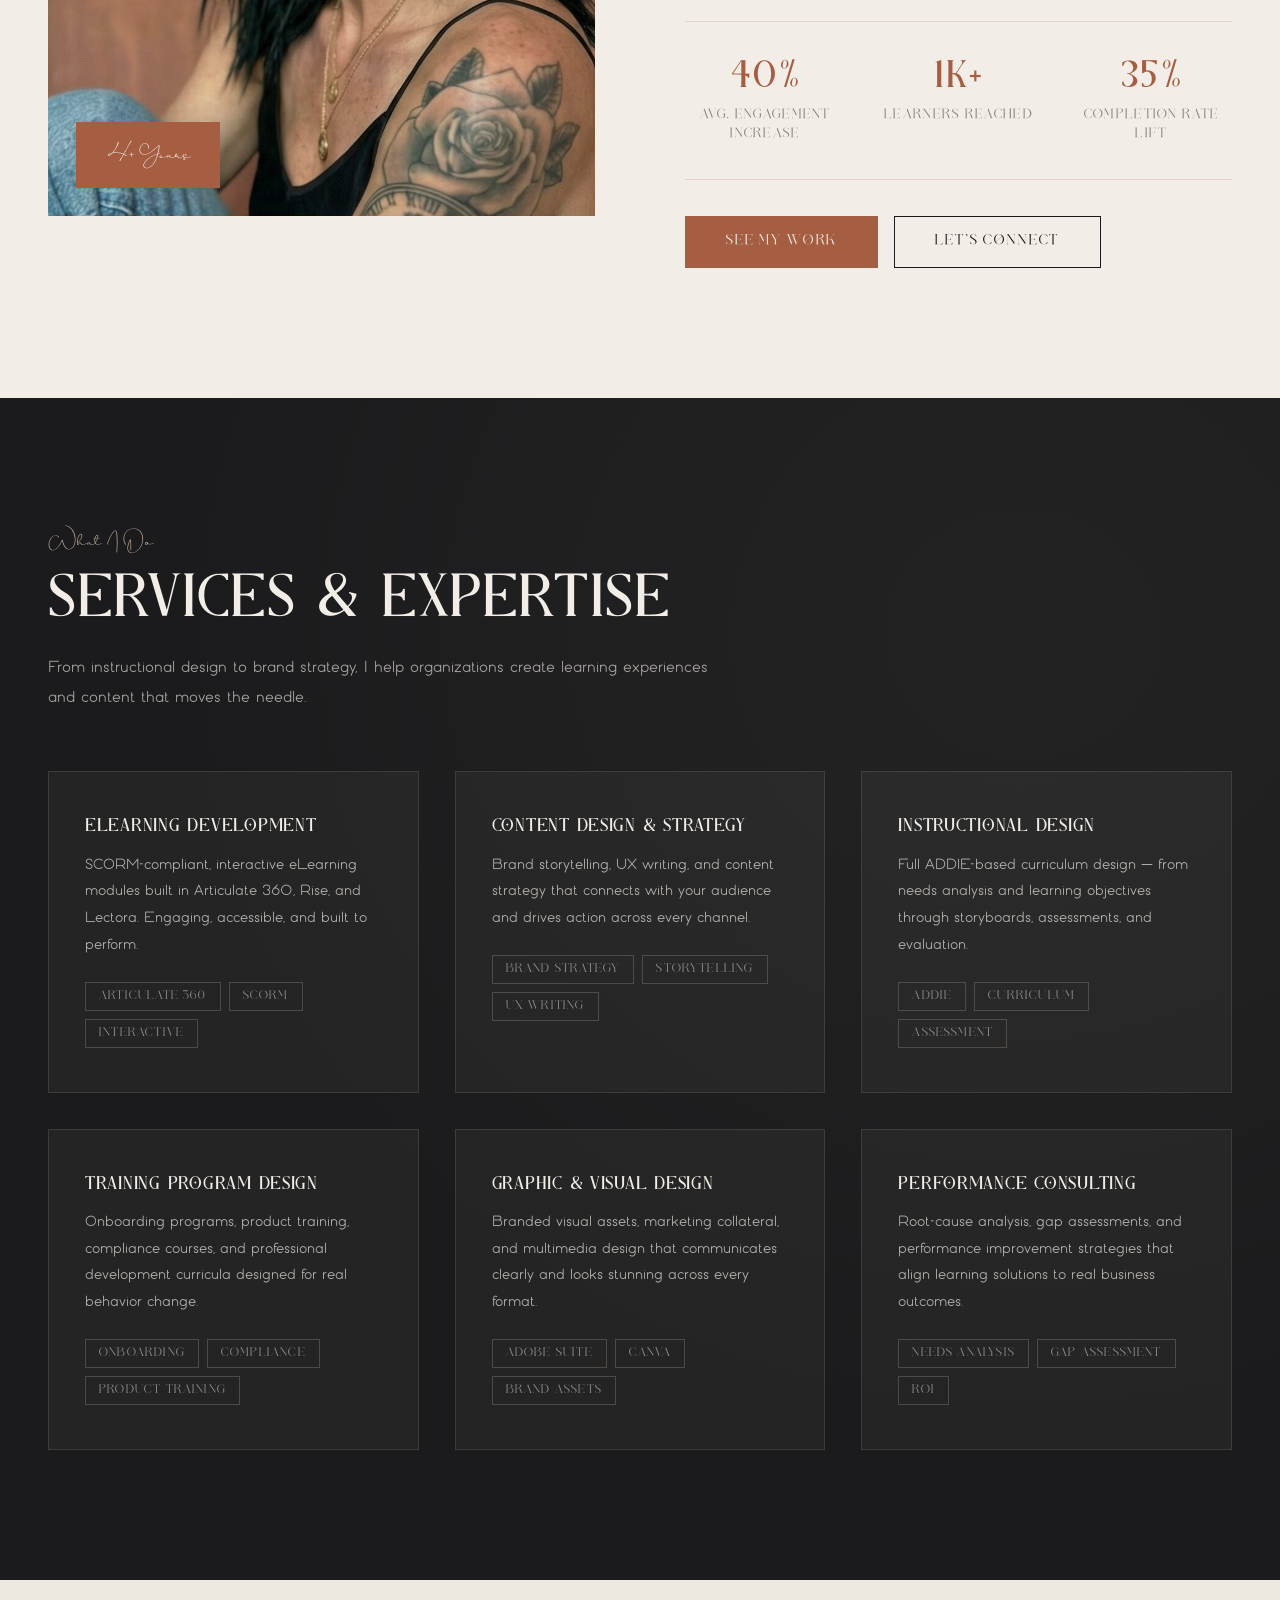
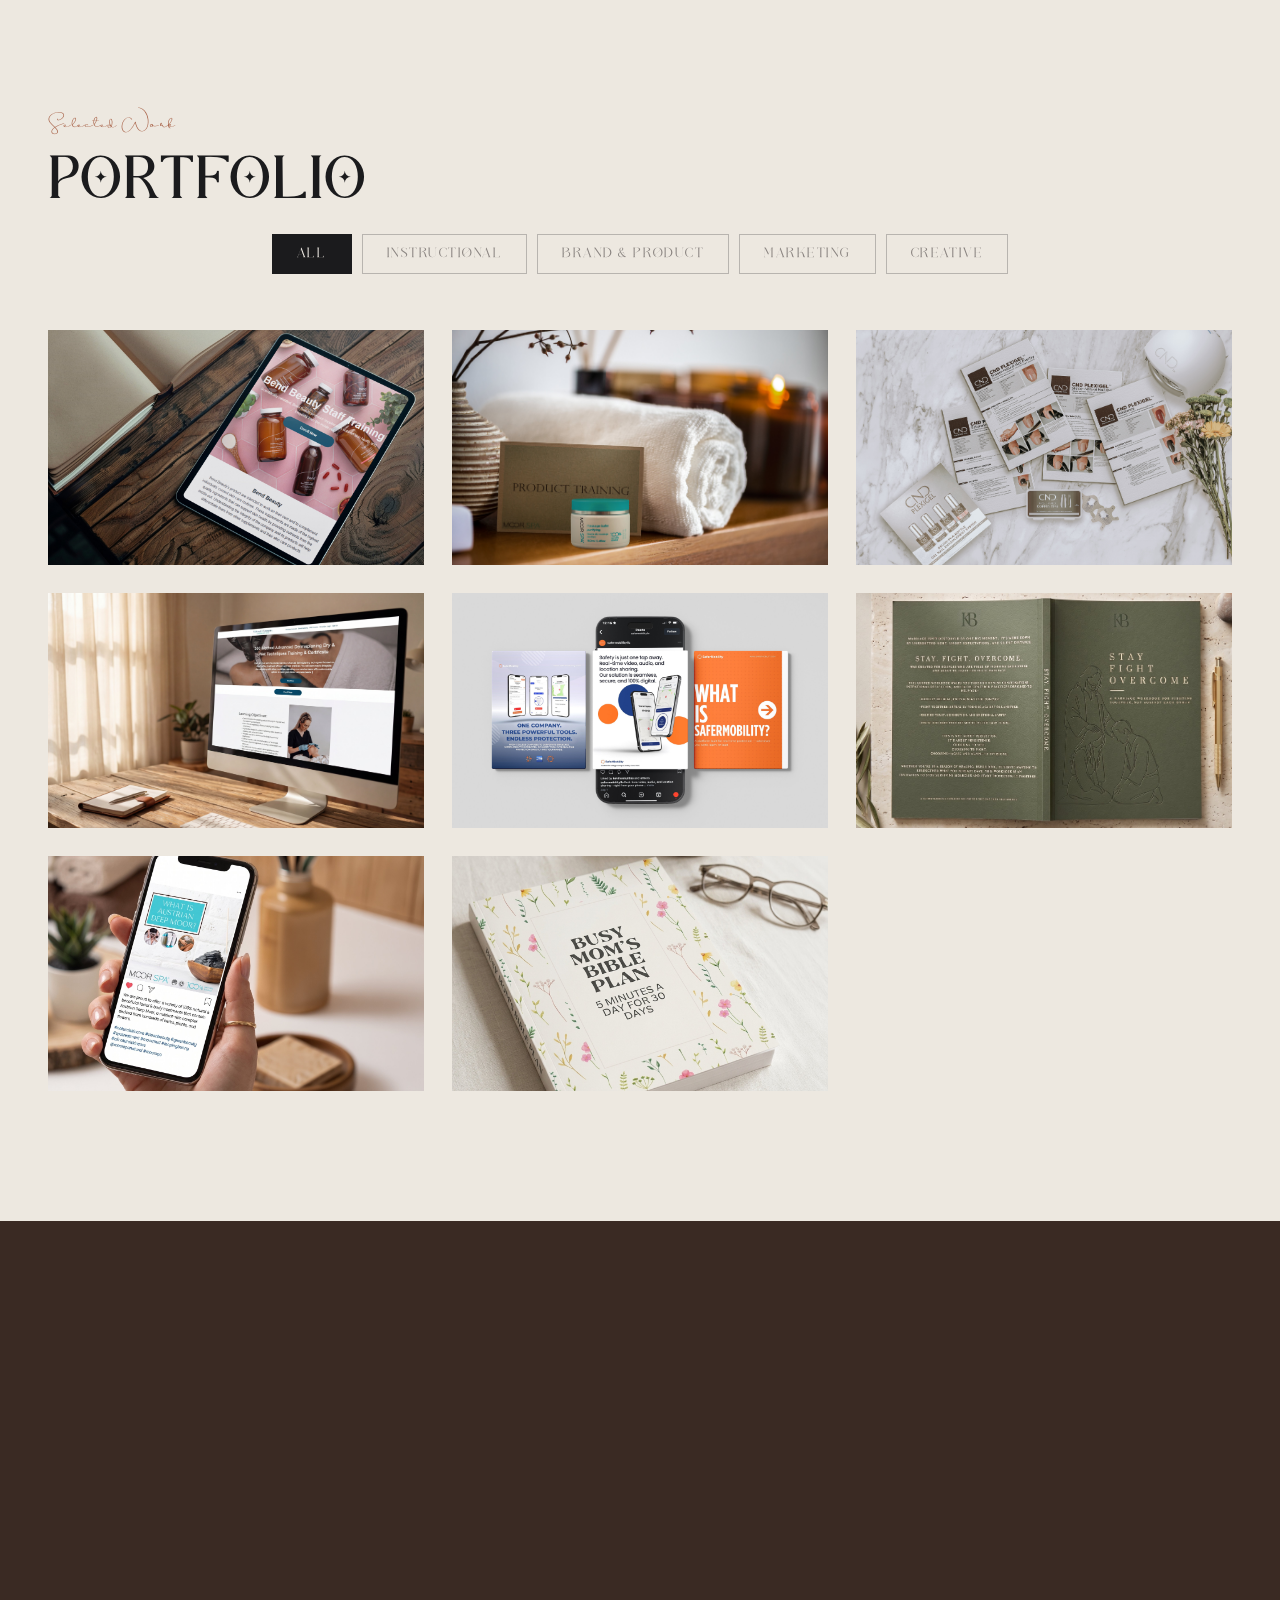
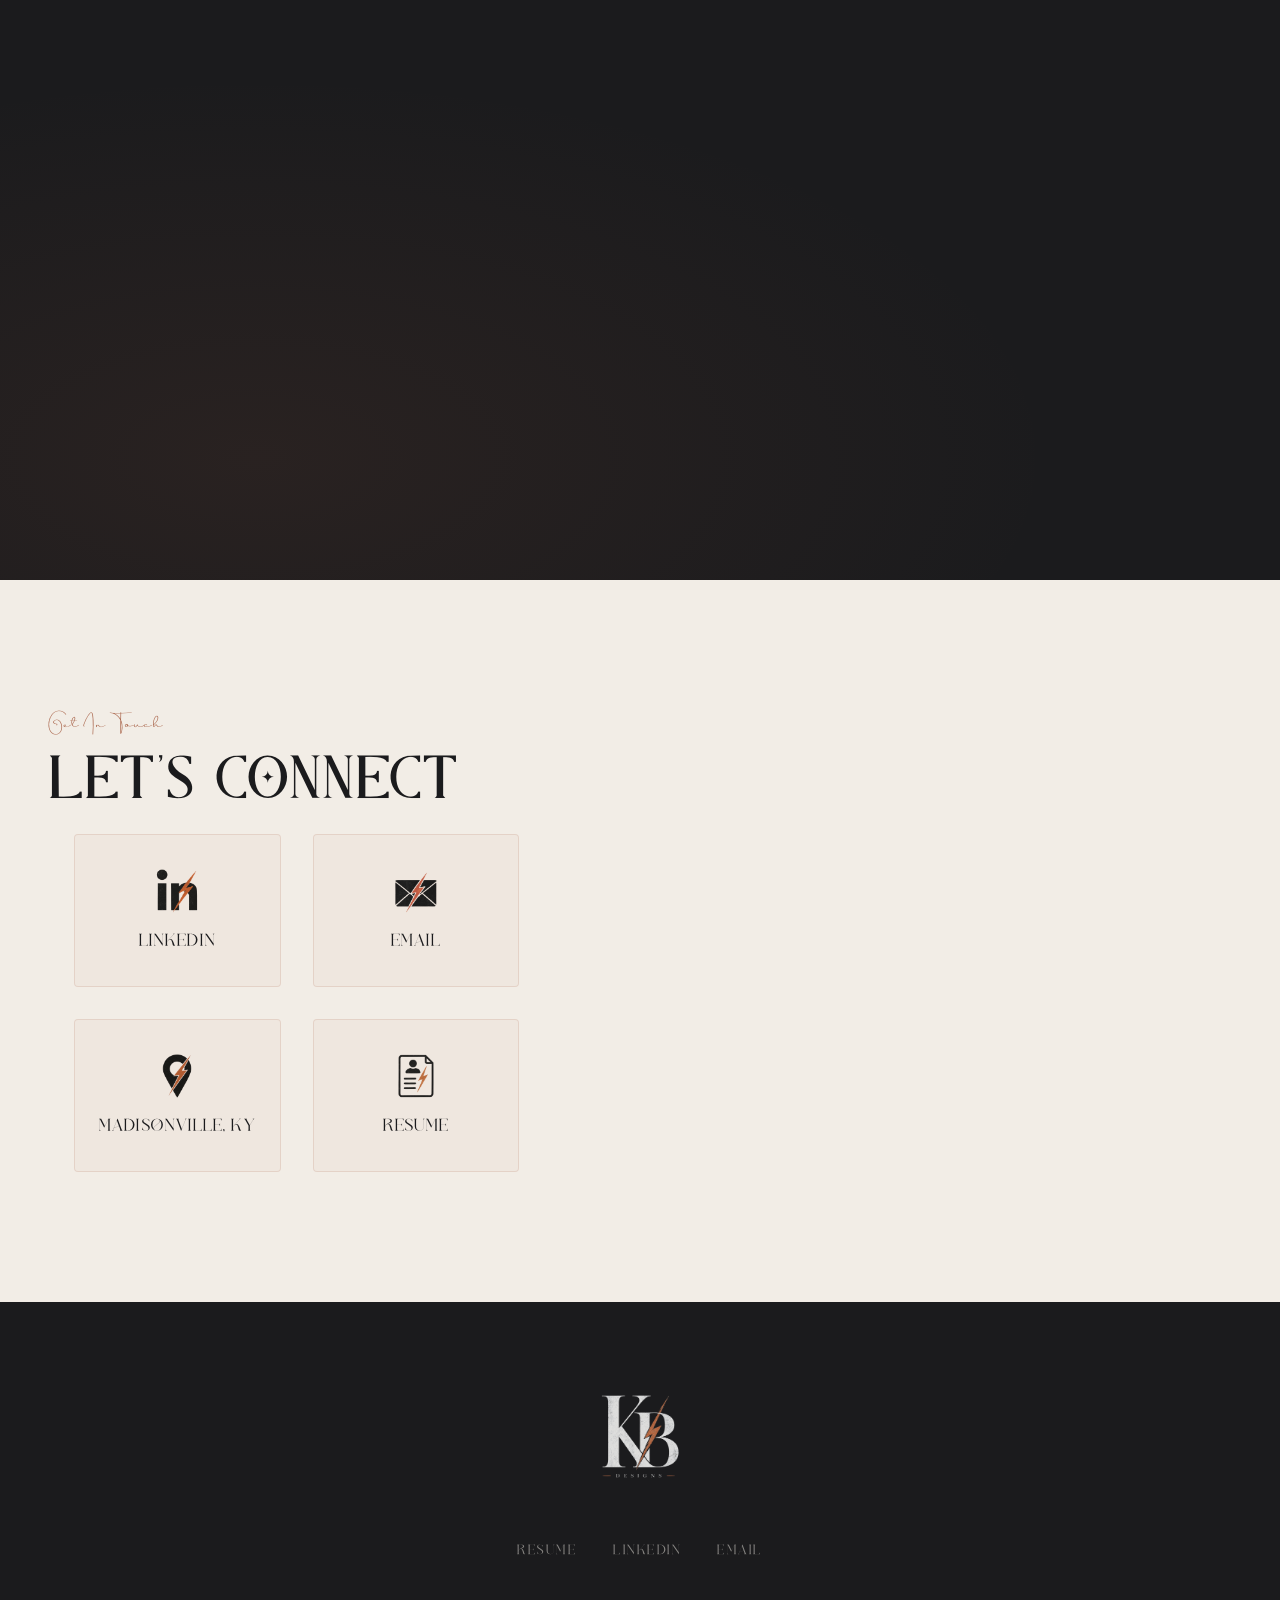
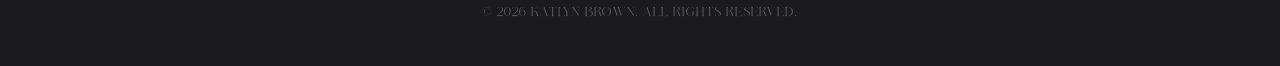
==== commit b537b416: "Restore resume button and reformat Let's Connect section with custom icons" ====
--- a/index.html
+++ b/index.html
@@ -298,6 +298,9 @@
         <div class="timeline-description">Content strategy, UX writing, brand storytelling, copywriting, SEO, marketing communications.</div>
       </div>
     </div>
+    <div class="experience-actions reveal">
+      <a href="static/2026_Brown_Katlyn_Resume.docx" class="btn btn-primary">Download Resume</a>
+    </div>
   </div>
 </section>
 
@@ -330,26 +333,25 @@
 <section class="contact" id="contact">
   <span class="section-label reveal">Get In Touch</span>
   <h2 class="section-title reveal">Let's Connect</h2>
-  <div class="contact-inner">
-    <div class="contact-info reveal">
-      <div class="contact-info-item">
-        <div class="contact-info-label">Location</div>
-        <div class="contact-info-value">Madisonville, Kentucky</div>
-      </div>
-      <div class="contact-info-item">
-        <div class="contact-info-label">Email</div>
-        <div class="contact-info-value"><a href="mailto:katyrbrown96@gmail.com">katyrbrown96@gmail.com</a></div>
-      </div>
-      <div class="contact-info-item">
-        <div class="contact-info-label">LinkedIn</div>
-        <div class="contact-info-value"><a href="https://linkedin.com/in/katlyn-brown" target="_blank" rel="noopener">linkedin.com/in/katlyn-brown</a></div>
-      </div>
-      <div class="contact-info-item">
-        <div class="contact-info-label">Resume</div>
-        <div class="contact-info-value"><a href="static/2026_Brown_Katlyn_Resume.docx">Download Resume</a></div>
-      </div>
-    </div>
-
+  <div class="contact-inner reveal">
+    <div class="contact-links reveal">
+      <a href="https://linkedin.com/in/katlyn-brown" target="_blank" rel="noopener" class="contact-link">
+        <img src="static/images/Linkedin.png" alt="LinkedIn" class="contact-link-icon">
+        <span class="contact-link-label">LinkedIn</span>
+      </a>
+      <a href="mailto:katyrbrown96@gmail.com" class="contact-link">
+        <img src="static/images/Email.png" alt="Email" class="contact-link-icon">
+        <span class="contact-link-label">Email</span>
+      </a>
+      <a href="#" class="contact-link">
+        <img src="static/images/Location.png" alt="Location" class="contact-link-icon">
+        <span class="contact-link-label">Madisonville, KY</span>
+      </a>
+      <a href="static/2026_Brown_Katlyn_Resume.docx" class="contact-link">
+        <img src="static/images/Resume.png" alt="Resume" class="contact-link-icon">
+        <span class="contact-link-label">Resume</span>
+      </a>
+    </div>
   </div>
 </section>
 
--- a/static/style_editorial.css
+++ b/static/style_editorial.css
@@ -1080,6 +1080,15 @@
   color: rgba(27, 27, 29, 0.75);
 }
 
+.experience-actions {
+  display: flex;
+  gap: 16px;
+  flex-wrap: wrap;
+  margin-top: 48px;
+  padding-top: 40px;
+  border-top: 1px solid rgba(166, 94, 67, 0.2);
+}
+
 /* =============================================
    TESTIMONIALS SECTION
    ============================================= */
@@ -1236,6 +1245,55 @@
 }
 
 .contact-info-value a:hover {
+  color: var(--rust);
+}
+
+.contact-links {
+  display: grid;
+  grid-template-columns: repeat(2, 1fr);
+  gap: 32px;
+  max-width: 600px;
+  margin: 0 auto;
+}
+
+.contact-link {
+  display: flex;
+  flex-direction: column;
+  align-items: center;
+  gap: 16px;
+  padding: 32px 24px;
+  background: rgba(166, 94, 67, 0.04);
+  border: 1.5px solid rgba(166, 94, 67, 0.15);
+  border-radius: 4px;
+  transition: all var(--fast);
+  text-decoration: none;
+  color: var(--ink);
+}
+
+.contact-link:hover {
+  background: rgba(166, 94, 67, 0.1);
+  border-color: var(--rust);
+  transform: translateY(-4px);
+}
+
+.contact-link-icon {
+  width: 48px;
+  height: 48px;
+  object-fit: contain;
+  display: block;
+}
+
+.contact-link-label {
+  font-family: var(--font-sub);
+  font-size: 0.85rem;
+  letter-spacing: 0.08em;
+  text-transform: uppercase;
+  color: var(--ink);
+  text-align: center;
+  transition: color var(--fast);
+}
+
+.contact-link:hover .contact-link-label {
   color: var(--rust);
 }
 
@@ -1624,6 +1682,10 @@
     gap: 48px;
   }
 
+  .contact-links {
+    grid-template-columns: 1fr;
+  }
+
   .footer {
     padding: 48px 20px 32px;
   }
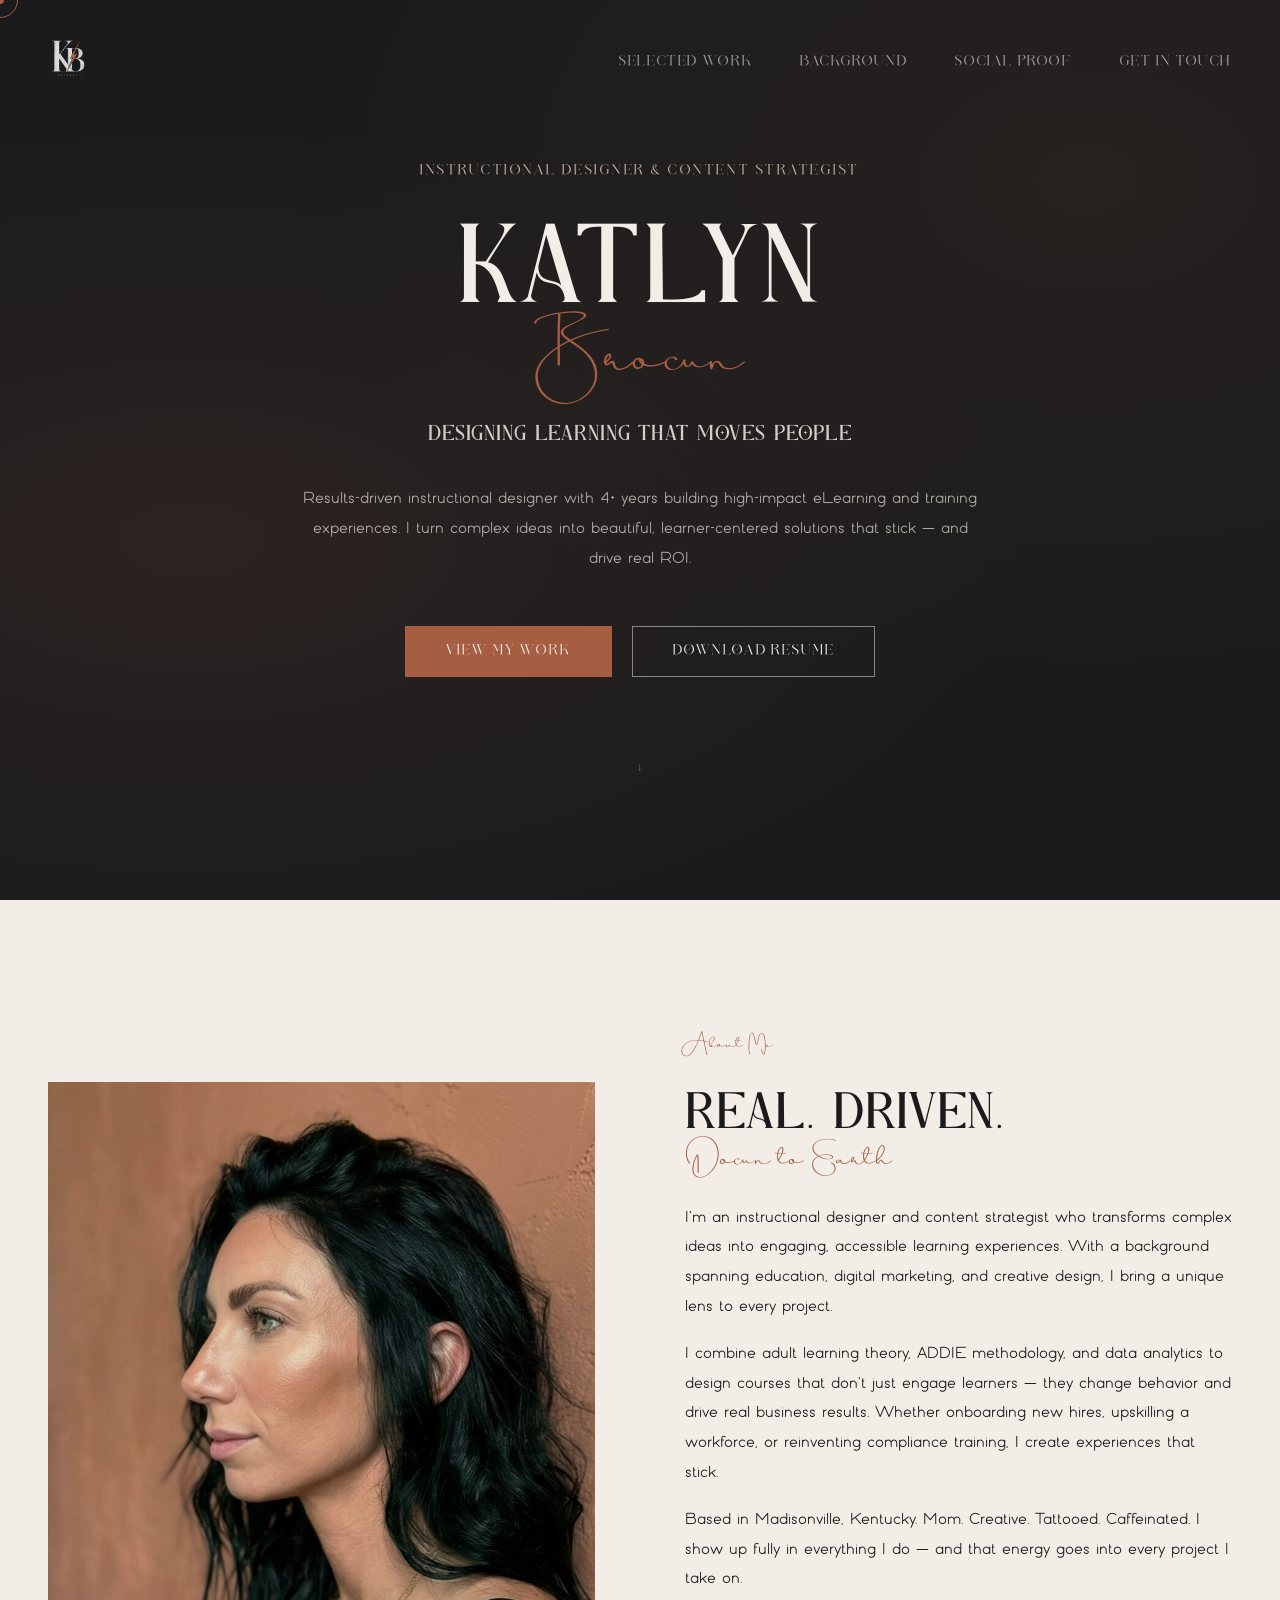
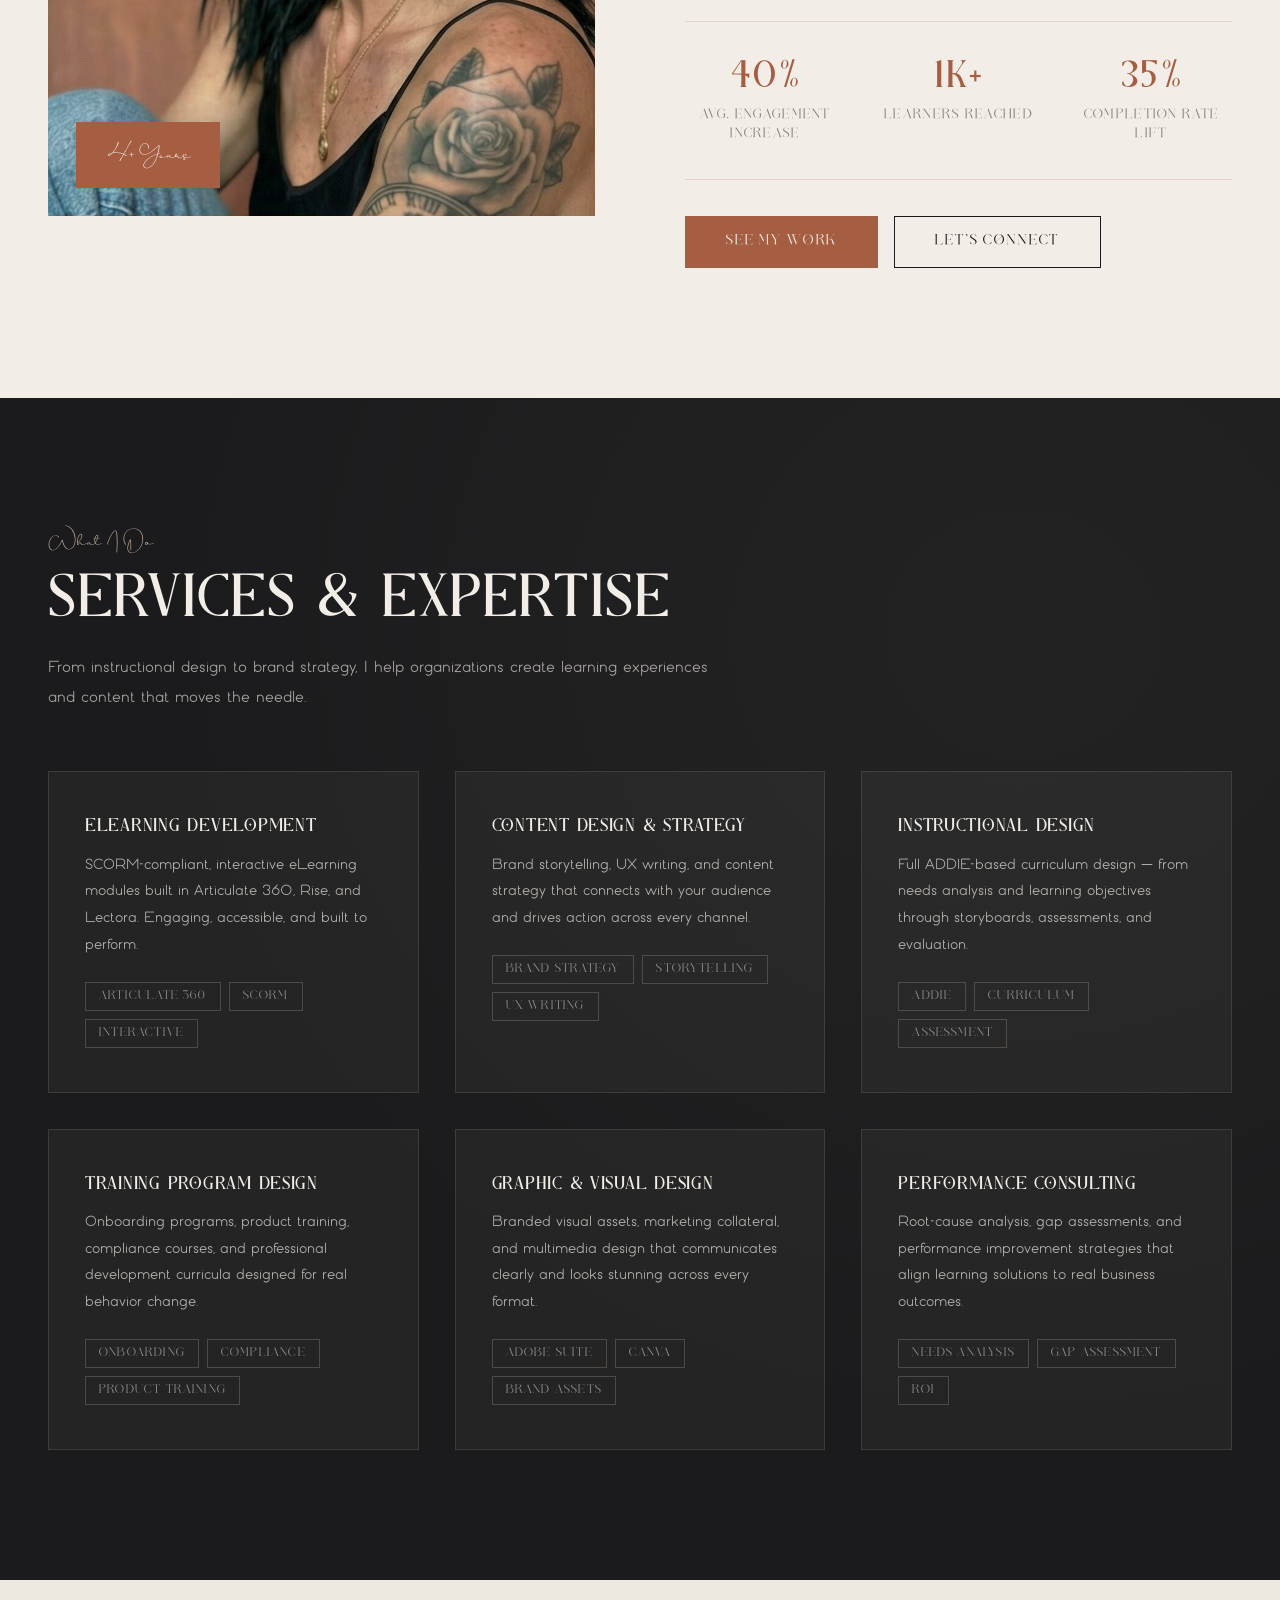
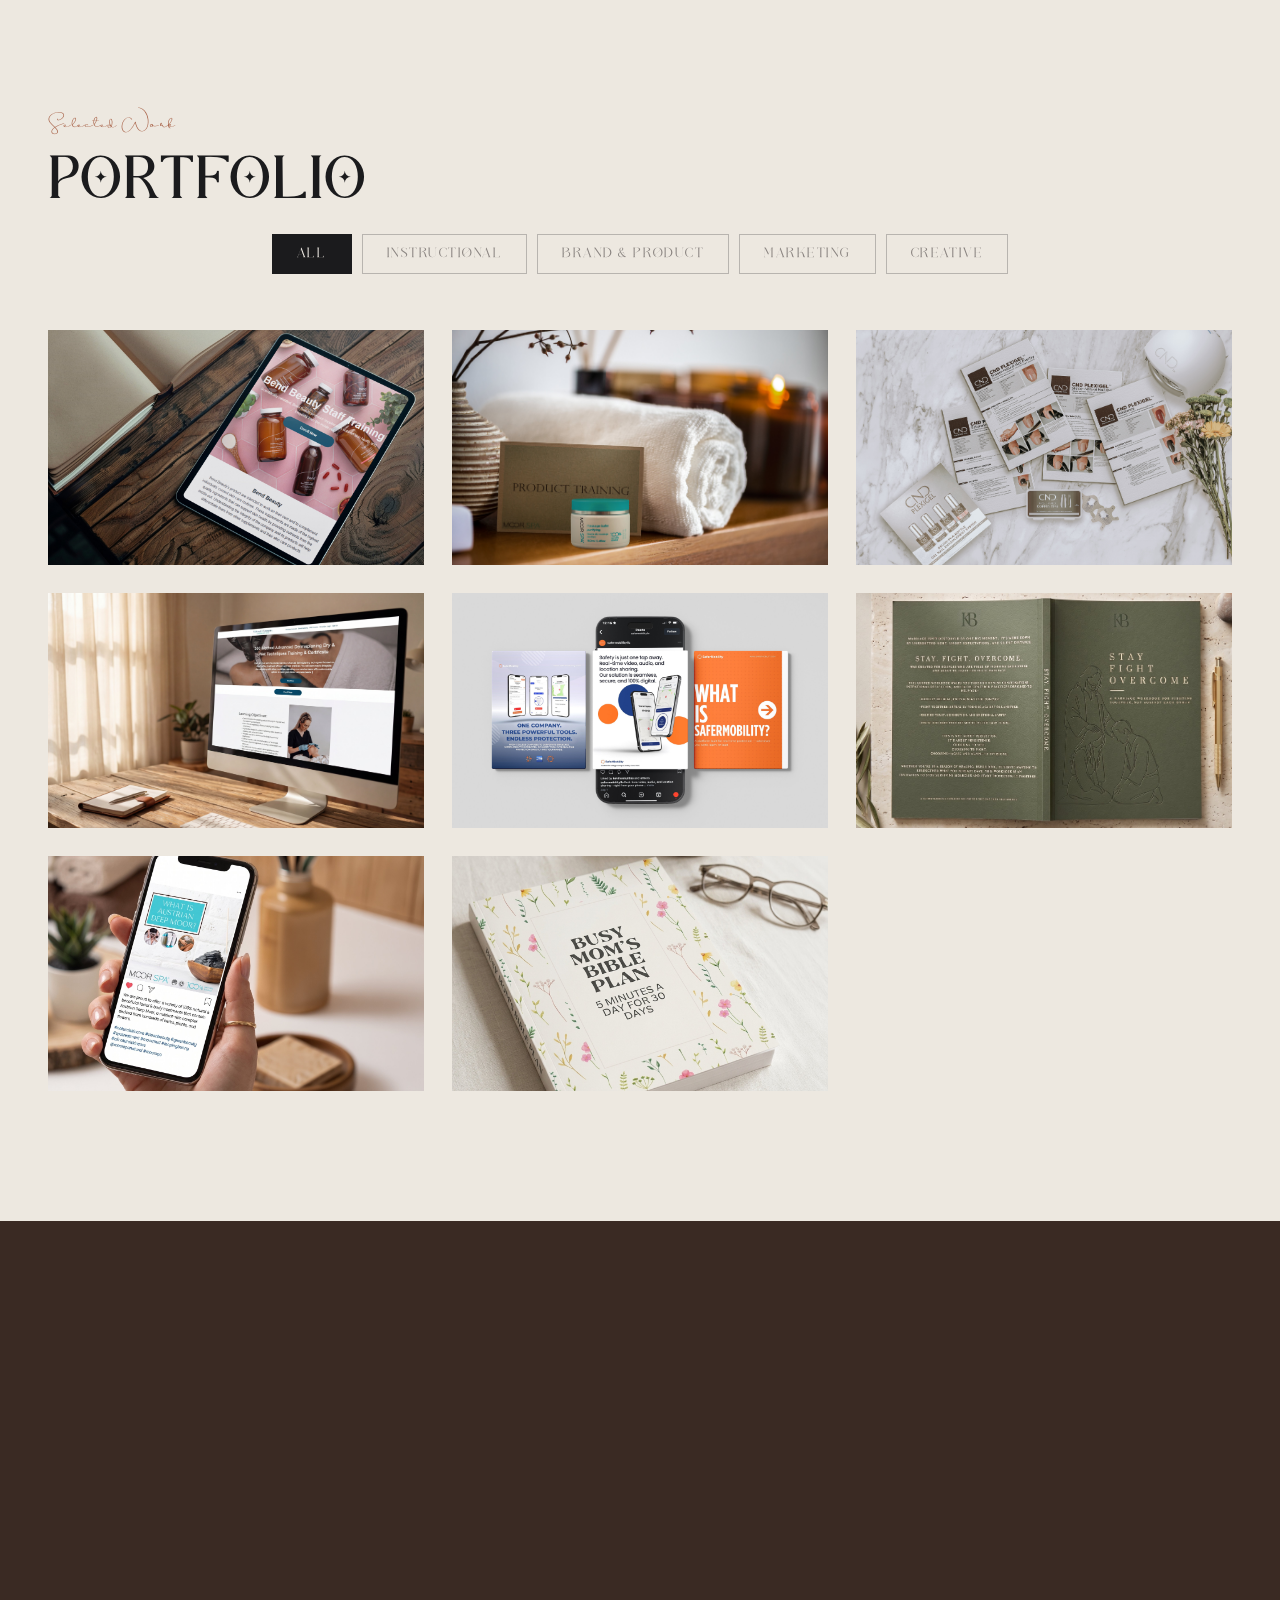
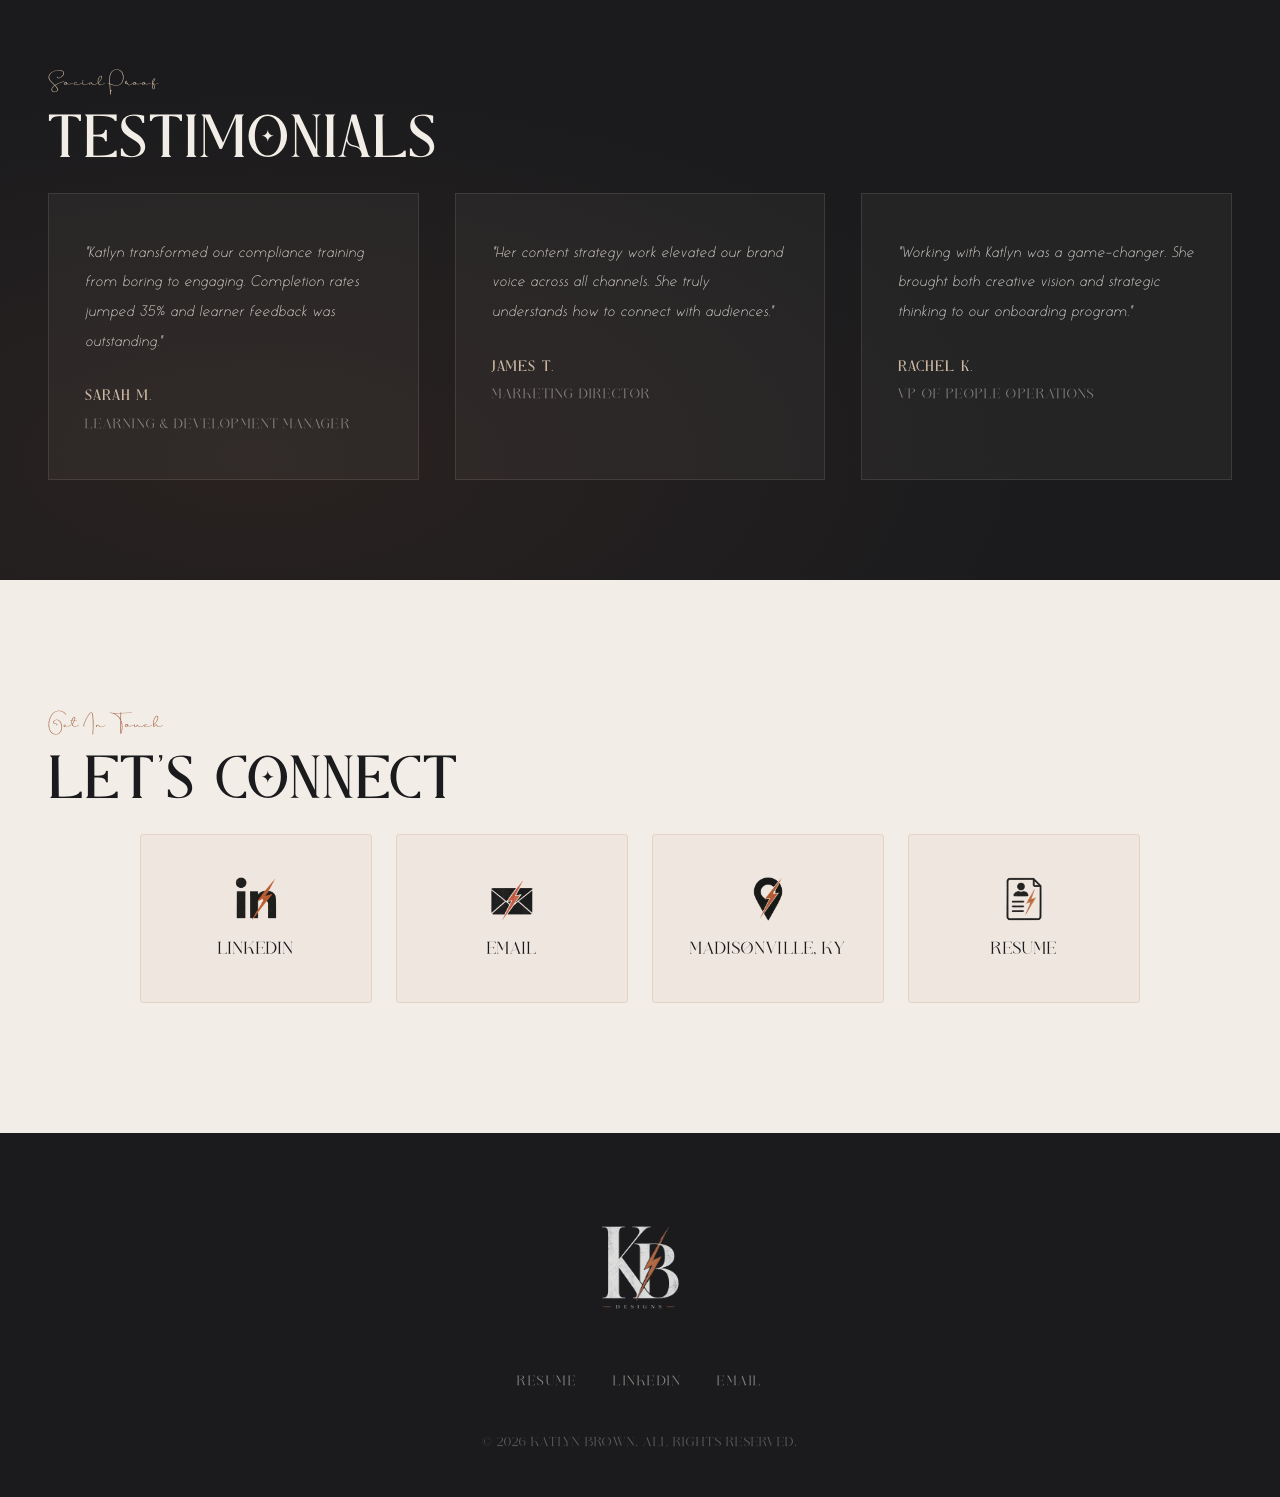
==== commit be4c9e69: "chore: update LinkedIn URL to katlynbrown96 profile Replace all occurrences of the old LinkedIn URL " ====
--- a/index.html
+++ b/index.html
@@ -335,7 +335,7 @@
   <h2 class="section-title reveal">Let's Connect</h2>
   <div class="contact-inner reveal">
     <div class="contact-links reveal">
-      <a href="https://linkedin.com/in/katlyn-brown" target="_blank" rel="noopener" class="contact-link">
+      <a href="https://www.linkedin.com/in/katlynbrown96/" target="_blank" rel="noopener" class="contact-link">
         <img src="static/images/Linkedin.png" alt="LinkedIn" class="contact-link-icon">
         <span class="contact-link-label">LinkedIn</span>
       </a>
@@ -360,7 +360,7 @@
   <img src="static/images/KB-Designs-logo-light-new.png" alt="KB Designs" class="footer-logo-img">
   <div class="footer-links">
     <a href="static/2026_Brown_Katlyn_Resume.docx">Resume</a>
-    <a href="https://linkedin.com/in/katlyn-brown" target="_blank" rel="noopener">LinkedIn</a>
+    <a href="https://www.linkedin.com/in/katlynbrown96/" target="_blank" rel="noopener">LinkedIn</a>
     <a href="mailto:katyrbrown96@gmail.com">Email</a>
   </div>
   <div class="footer-copy">&copy; 2026 Katlyn Brown. All rights reserved.</div>
--- a/static/style_editorial.css
+++ b/static/style_editorial.css
@@ -1206,11 +1206,10 @@
 }
 
 .contact-inner {
-  display: grid;
-  grid-template-columns: 1fr 1.2fr;
-  gap: 90px;
+  display: block;
   max-width: 1380px;
   margin: 0 auto;
+  text-align: center;
 }
 
 .contact-info {
@@ -1250,24 +1249,27 @@
 
 .contact-links {
   display: grid;
-  grid-template-columns: repeat(2, 1fr);
-  gap: 32px;
-  max-width: 600px;
+  grid-template-columns: repeat(auto-fit, minmax(200px, 1fr));
+  gap: 24px;
+  max-width: 1000px;
   margin: 0 auto;
+  justify-content: center;
 }
 
 .contact-link {
   display: flex;
   flex-direction: column;
   align-items: center;
+  justify-content: center;
   gap: 16px;
-  padding: 32px 24px;
+  padding: 40px 24px;
   background: rgba(166, 94, 67, 0.04);
   border: 1.5px solid rgba(166, 94, 67, 0.15);
   border-radius: 4px;
   transition: all var(--fast);
   text-decoration: none;
   color: var(--ink);
+  height: 100%;
 }
 
 .contact-link:hover {
@@ -1578,8 +1580,12 @@
   }
 
   .contact-inner {
-    grid-template-columns: 1fr;
-    gap: 60px;
+    gap: 40px;
+  }
+
+  .contact-links {
+    grid-template-columns: repeat(2, 1fr);
+    gap: 16px;
   }
 }
 
@@ -1591,13 +1597,32 @@
     padding: 0 20px;
   }
 
+  .nav-logo img {
+    height: 48px;
+  }
+
   .hero {
     padding: 120px 20px 80px;
     min-height: auto;
   }
 
   .hero-title {
-    font-size: clamp(2.8rem, 14vw, 4rem);
+    font-size: clamp(2.4rem, 12vw, 3.8rem);
+    margin-bottom: 20px;
+  }
+
+  .hero-title-accent {
+    font-size: 0.65em;
+  }
+
+  .hero-subtitle {
+    font-size: 1.1rem;
+    margin-bottom: 24px;
+  }
+
+  .hero-description {
+    font-size: 0.95rem;
+    margin-bottom: 40px;
   }
 
   .hero-buttons {
@@ -1616,7 +1641,14 @@
 
   .about-grid {
     grid-template-columns: 1fr;
-    gap: 48px;
+    gap: 40px;
+  }
+
+  .about-badge {
+    padding: 14px 20px;
+    font-size: 0.95rem;
+    bottom: 20px;
+    left: 20px;
   }
 
   .about-stats {
@@ -1679,11 +1711,16 @@
   }
 
   .contact-inner {
-    gap: 48px;
+    gap: 32px;
   }
 
   .contact-links {
-    grid-template-columns: 1fr;
+    grid-template-columns: repeat(2, 1fr);
+    gap: 12px;
+  }
+
+  .contact-link {
+    padding: 24px 16px;
   }
 
   .footer {
@@ -1691,11 +1728,22 @@
   }
 
   .modal-box {
-    max-height: 95vh;
+    max-height: 92vh;
+    width: 95%;
   }
 
   .modal-hero-img {
-    height: 220px;
+    height: 200px;
+  }
+
+  #modalBody h2 {
+    font-size: 1.6rem;
+    margin-bottom: 12px;
+  }
+
+  #modalBody p {
+    font-size: 0.95rem;
+    line-height: 1.7;
   }
 
   #modalBody .category,
@@ -1705,23 +1753,48 @@
     padding-left: 24px;
     padding-right: 24px;
   }
+
+  .modal-detail-item {
+    flex-direction: column;
+    align-items: flex-start;
+    gap: 4px;
+  }
 }
 
 /* =============================================
    SMALL MOBILE (≤480px)
    ============================================= */
 @media (max-width: 480px) {
+  .section-title {
+    font-size: 2.2rem;
+  }
+
   .about-stats {
     grid-template-columns: 1fr;
     gap: 24px;
   }
 
+  .contact-links {
+    grid-template-columns: 1fr;
+    max-width: 320px;
+  }
+
   .portfolio-filters {
-    gap: 8px;
+    gap: 6px;
   }
 
   .filter-btn {
-    padding: 8px 16px;
-    font-size: 0.62rem;
-  }
-}
+    padding: 8px 12px;
+    font-size: 0.6rem;
+    flex: 1 1 calc(50% - 6px);
+    text-align: center;
+  }
+
+  .testimonial-card {
+    padding: 32px 24px;
+  }
+
+  .footer-logo-img {
+    height: 100px;
+  }
+}
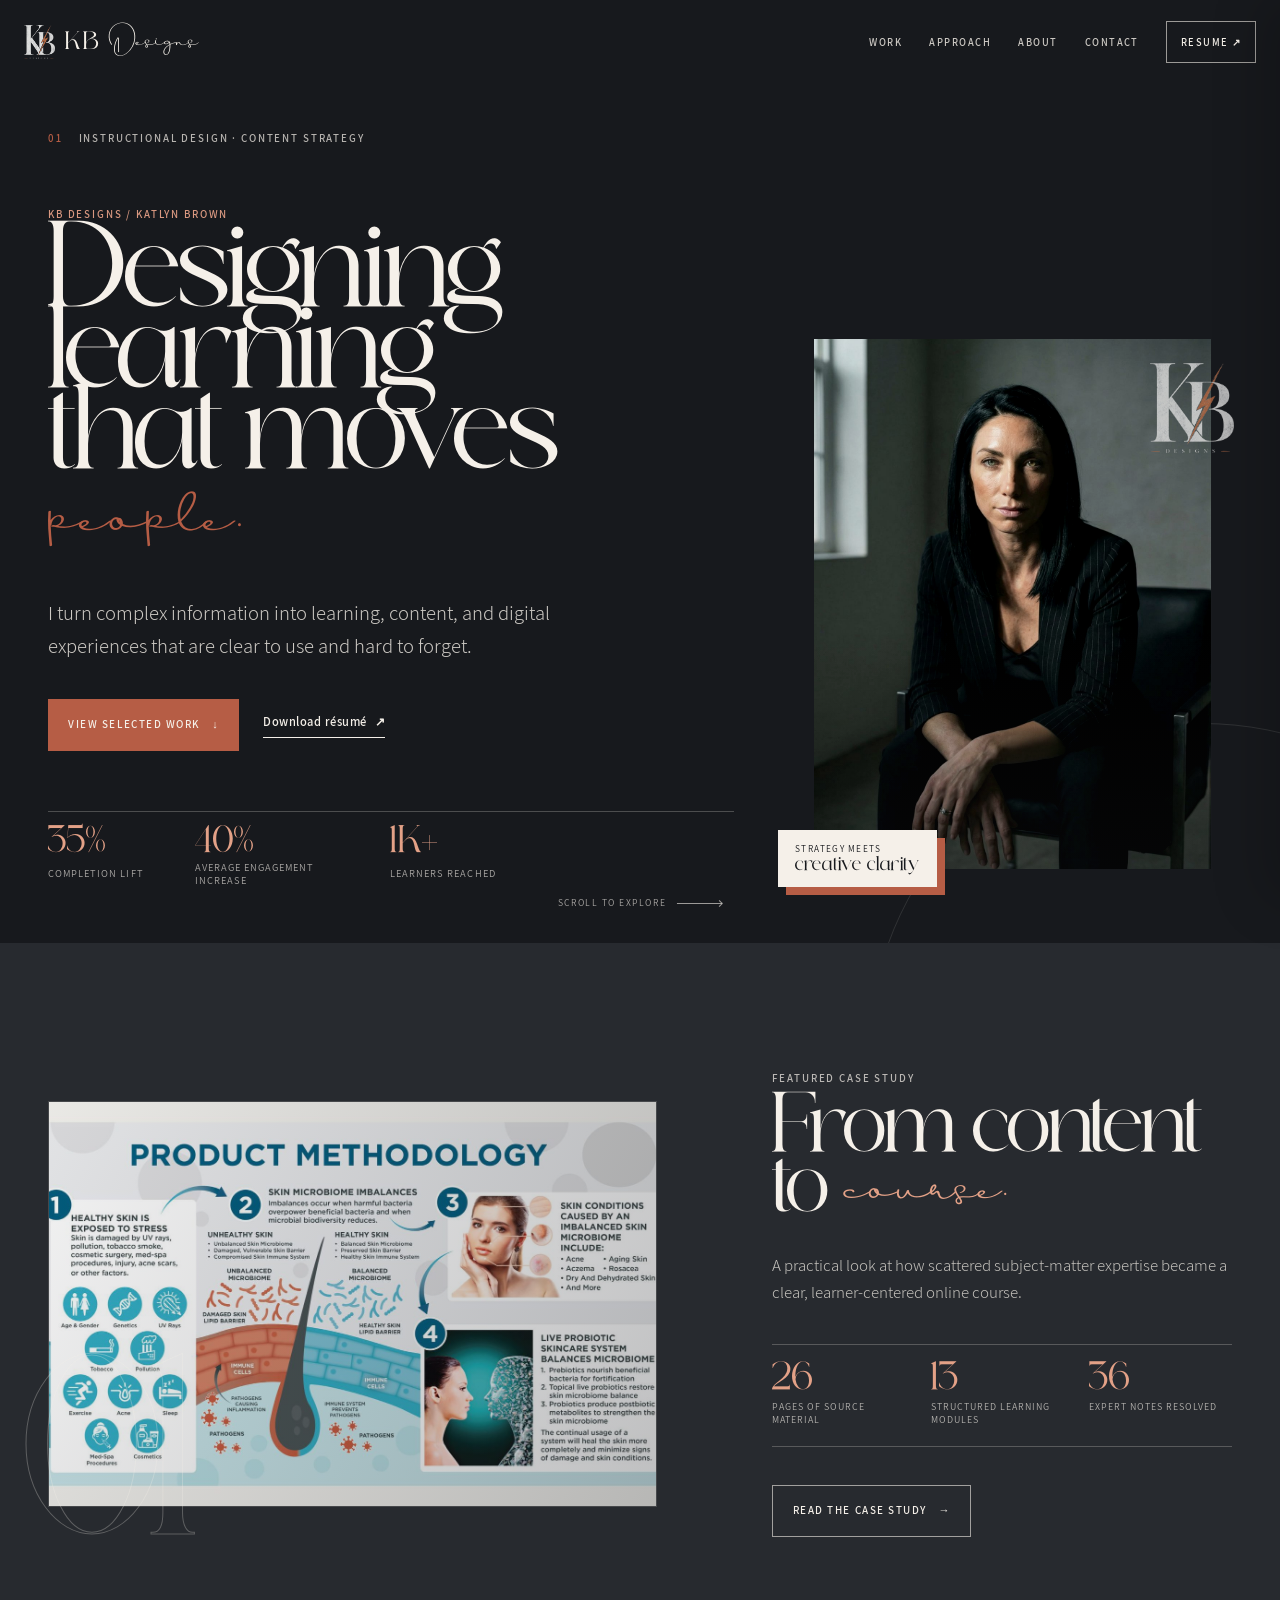
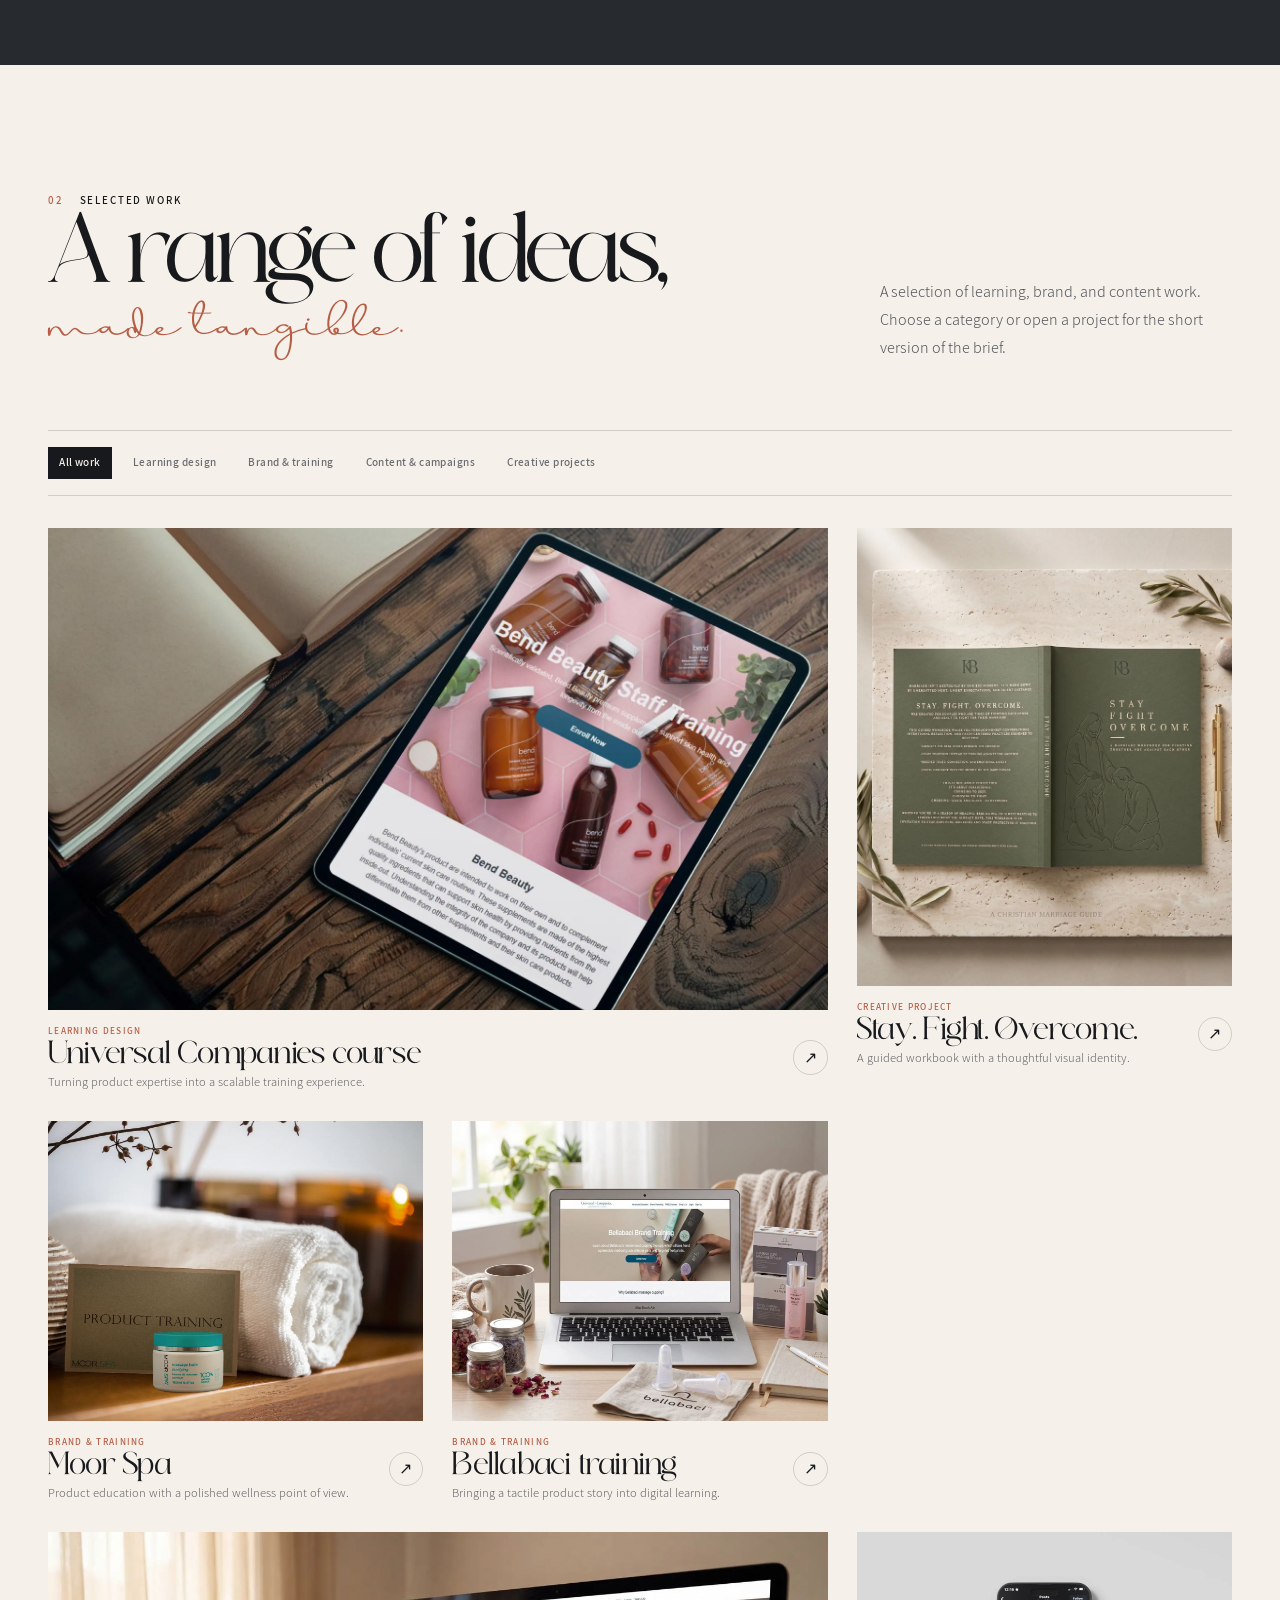
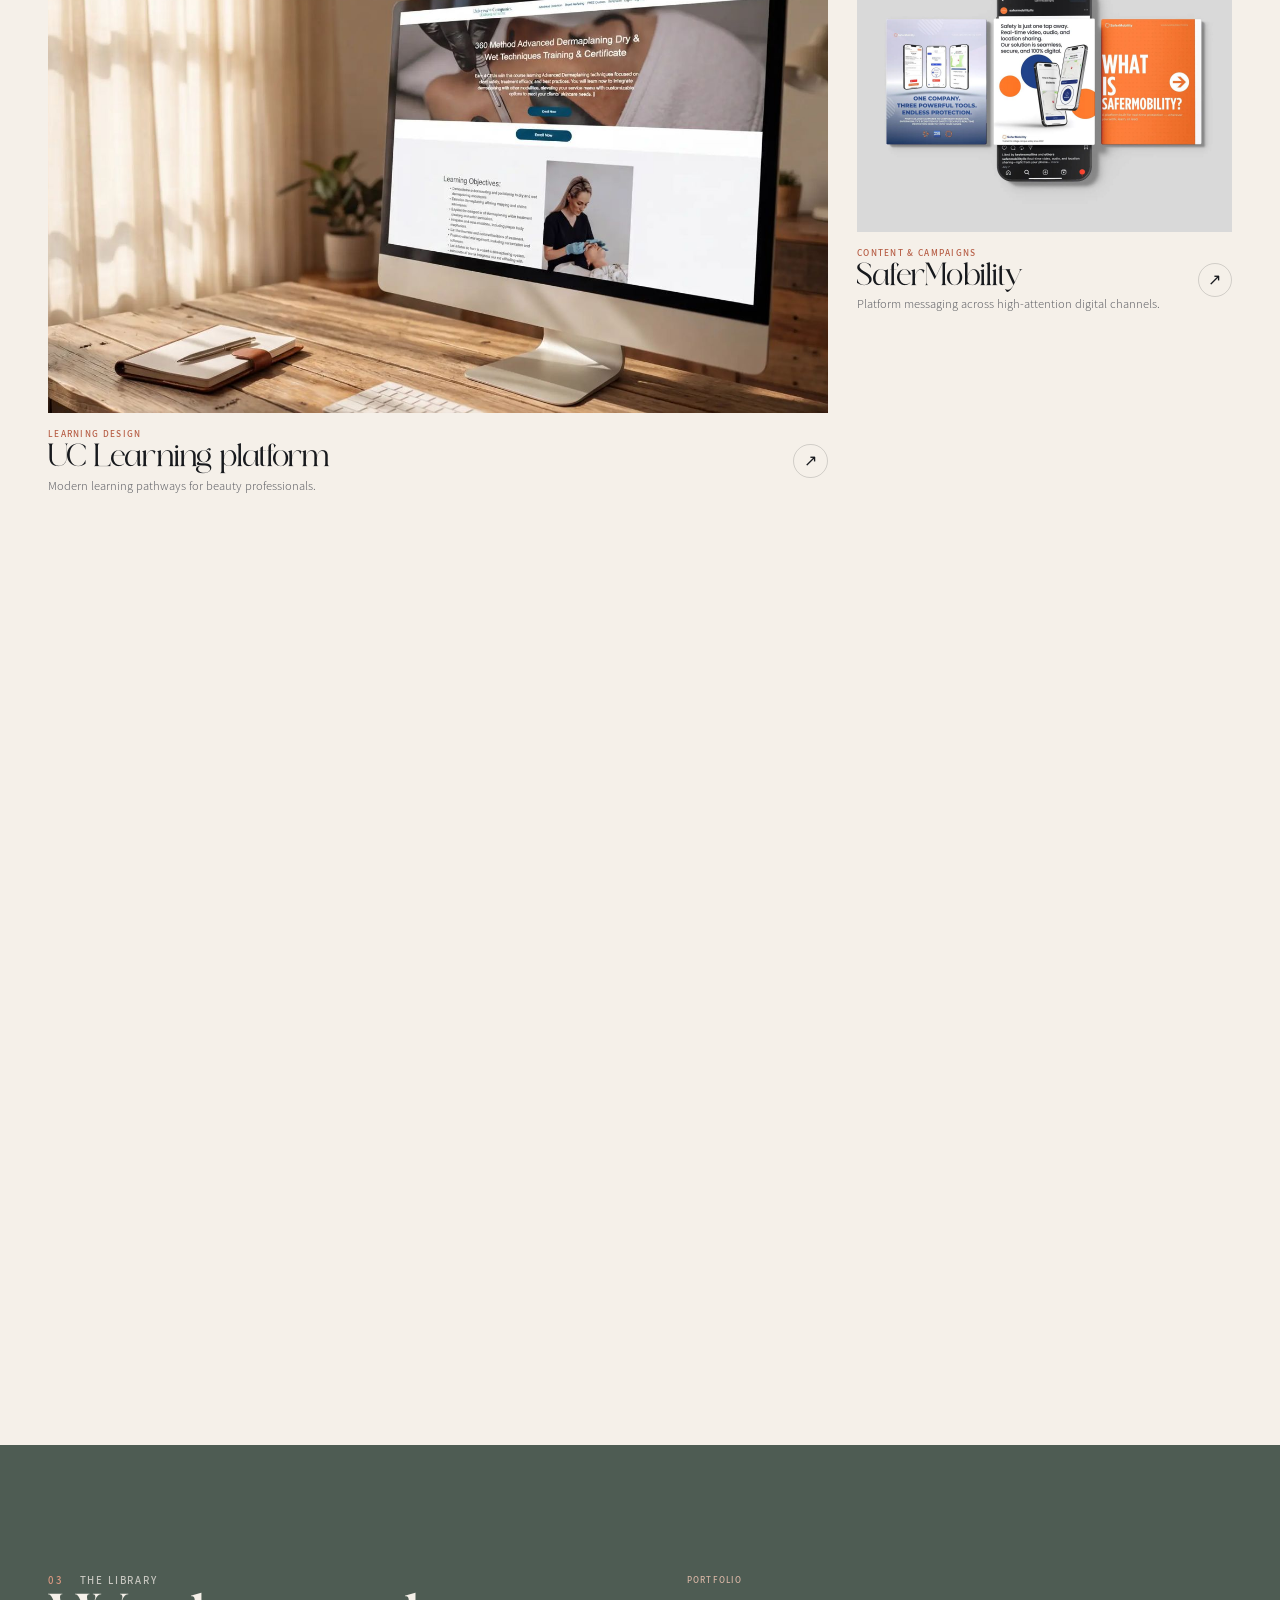
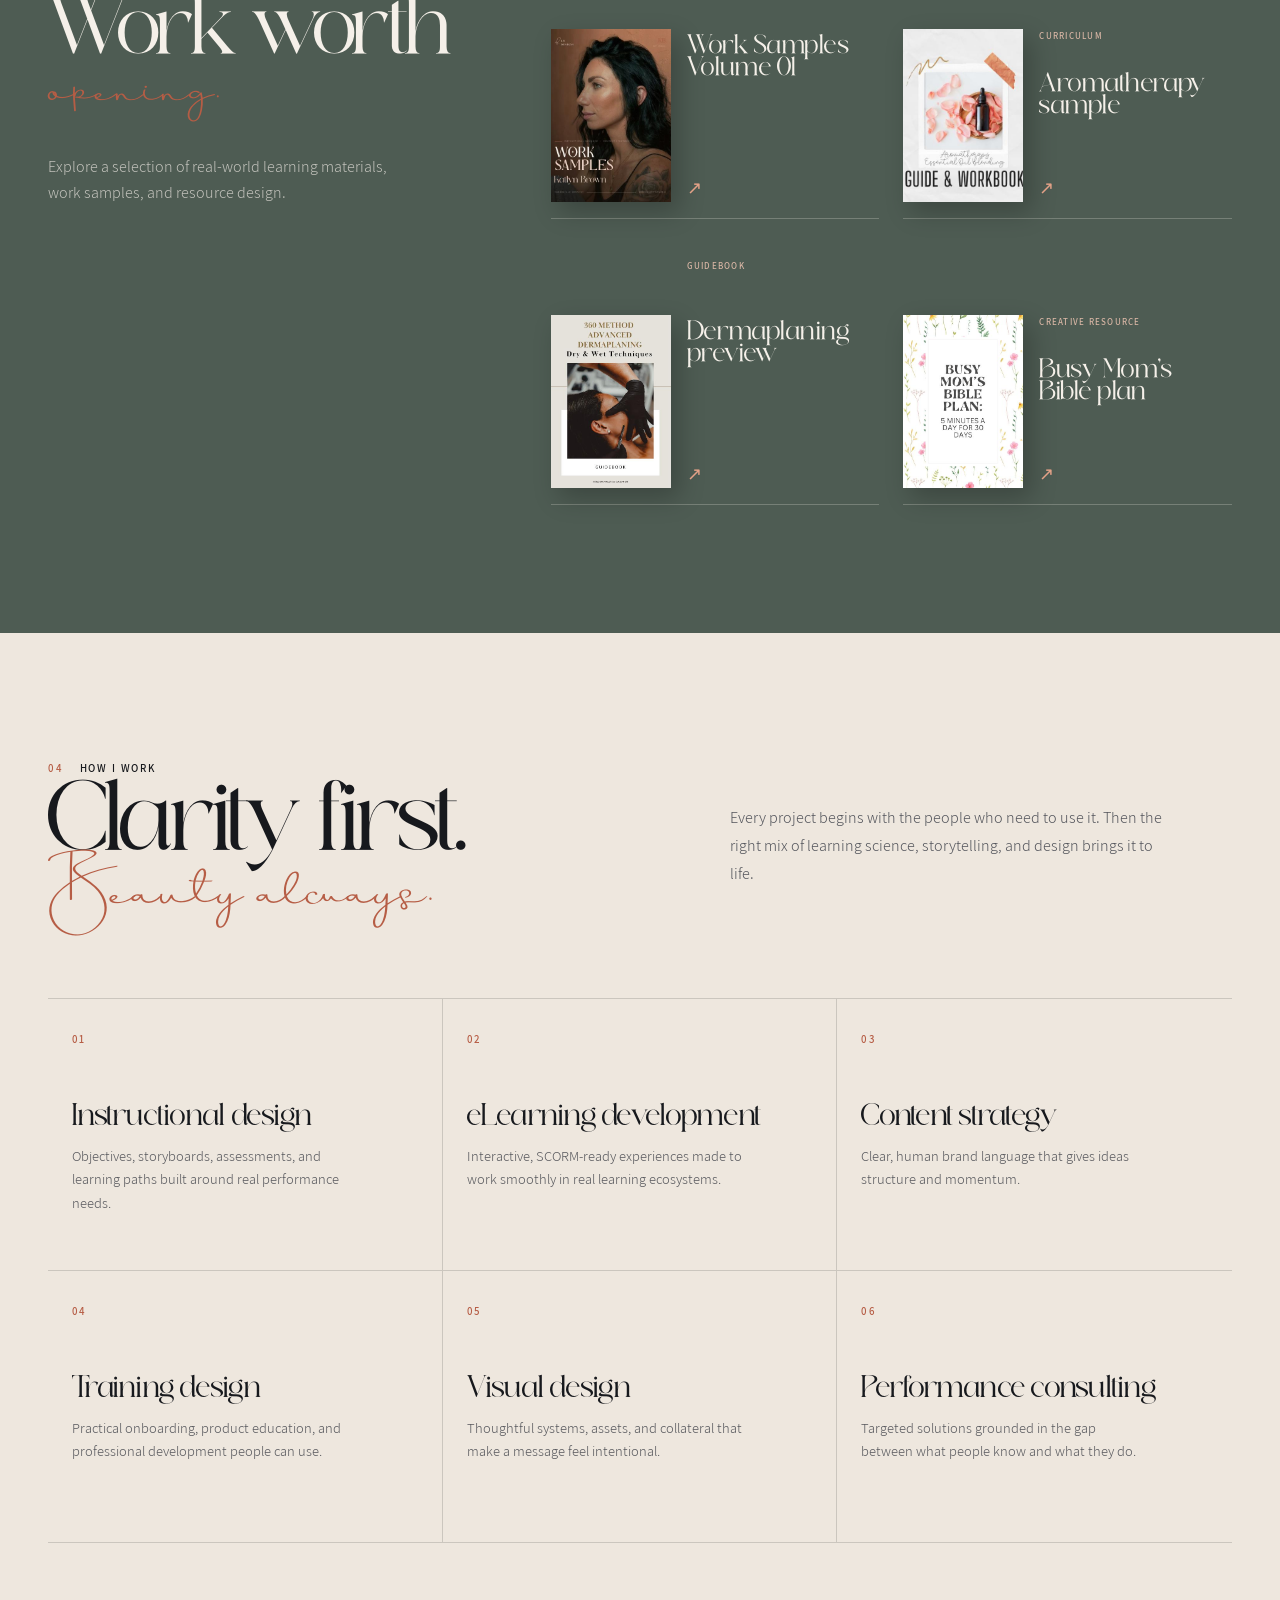
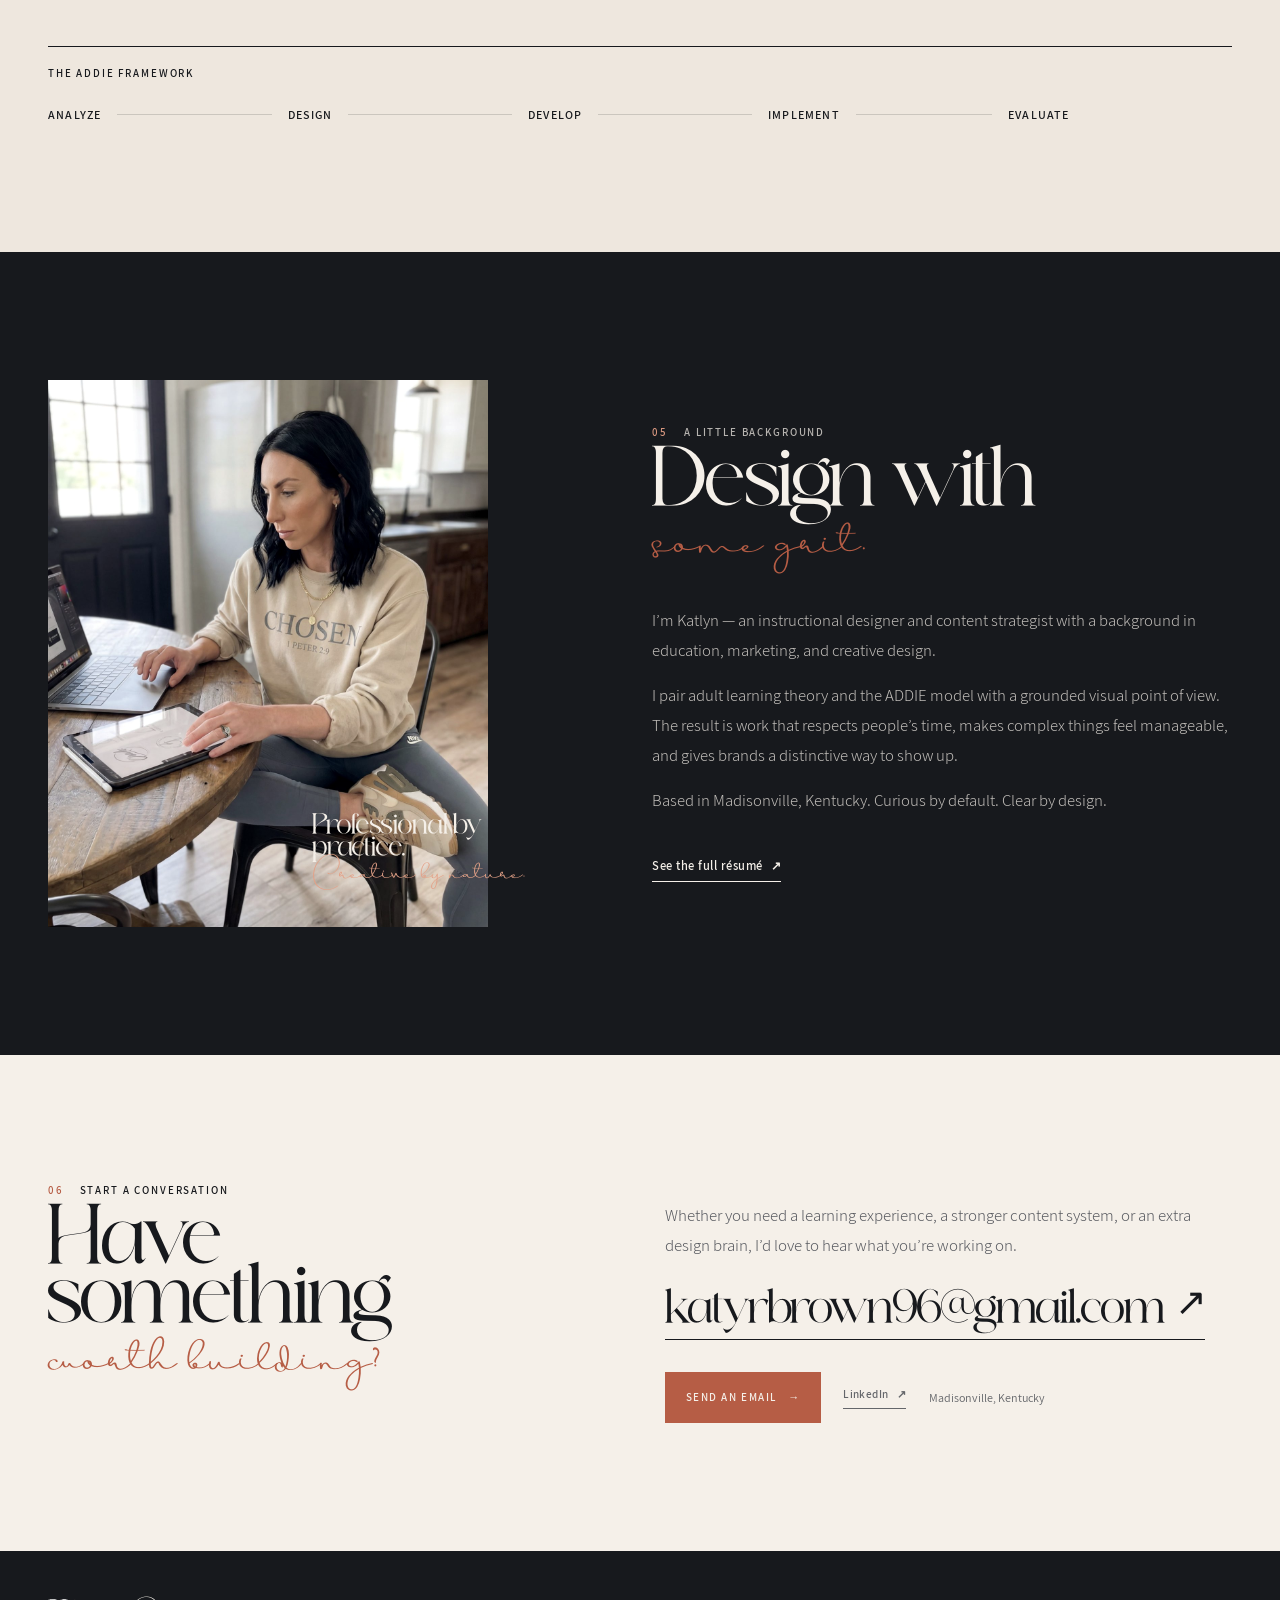
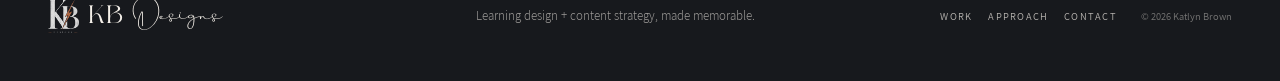
==== commit 684ed5de: "Redesign KB Designs portfolio experience" ====
--- a/index.html
+++ b/index.html
@@ -1,380 +1,198 @@
-<!DOCTYPE html>
+<!doctype html>
 <html lang="en">
 <head>
-  <meta charset="UTF-8">
-  <meta name="viewport" content="width=device-width, initial-scale=1.0">
-  <title>Katlyn Brown — Instructional Designer & Creative Strategist</title>
-  <meta name="description" content="KB Designs — Katlyn Brown is an instructional designer and content strategist who builds high-impact eLearning and training experiences that drive real results.">
-  <link rel="icon" href="static/images/favicon-32.png" type="image/png">
-  <link rel="apple-touch-icon" href="static/images/favicon-180.png">
-  <link rel="stylesheet" href="static/style_editorial.css">
-  <link rel="preload" href="static/fonts/Sok_Brubah.otf" as="font" type="font/otf" crossorigin>
-  <link rel="preload" href="static/fonts/Qeilab.otf" as="font" type="font/otf" crossorigin>
-  <link rel="preload" href="static/fonts/Hailey.otf" as="font" type="font/otf" crossorigin>
+  <meta charset="utf-8">
+  <meta name="viewport" content="width=device-width, initial-scale=1">
+  <meta name="description" content="Katlyn Brown is an instructional designer and content strategist creating clear, memorable learning experiences and content systems.">
+  <meta name="theme-color" content="#17191d">
+  <title>KB Designs — Katlyn Brown</title>
+  <link rel="icon" href="static/assets/img/favicon-32.png" type="image/png">
+  <link rel="apple-touch-icon" href="static/assets/img/favicon-180.png">
+  <link rel="preload" href="static/assets/fonts/Qeilab.otf" as="font" type="font/otf" crossorigin>
+  <link rel="preload" href="static/assets/fonts/Assistant-Regular.ttf" as="font" type="font/ttf" crossorigin>
+  <link rel="stylesheet" href="static/styles.css">
+  <script src="static/projects.js" defer></script>
+  <script src="static/portfolio.js" defer></script>
 </head>
 <body>
+  <a class="skip-link" href="#main">Skip to content</a>
 
-<!-- CUSTOM CURSOR -->
-<div id="cursorDot"></div>
-<div id="cursorRing"></div>
+  <header class="site-header" id="siteHeader">
+    <a class="brand" href="#top" aria-label="KB Designs, back to top">
+      <img src="static/assets/img/kb-mark-light.png" alt="" width="36" height="39">
+      <span>KB <i>Designs</i></span>
+    </a>
+    <button class="menu-toggle" type="button" aria-label="Open navigation" aria-expanded="false" aria-controls="siteMenu">
+      <span></span><span></span>
+    </button>
+    <nav class="site-nav" id="siteMenu" aria-label="Primary navigation">
+      <a href="#work">Work</a>
+      <a href="#approach">Approach</a>
+      <a href="#about">About</a>
+      <a href="#contact">Contact</a>
+      <a class="nav-resume" href="static/assets/docs/Katlyn-Brown-Resume-2026.pdf" target="_blank" rel="noopener">Resume <span aria-hidden="true">↗</span></a>
+    </nav>
+  </header>
 
-<!-- PRELOADER -->
-<div id="preloader">
-  <div class="preloader-content">
-    <div class="preloader-name">Katlyn Brown</div>
-  </div>
-</div>
+  <main id="main">
+    <section class="hero" id="top" aria-labelledby="heroTitle">
+      <div class="hero-grid page-frame">
+        <p class="eyebrow hero-reveal hero-kicker"><span>01</span> Instructional design · content strategy</p>
+        <div class="hero-copy">
+          <p class="intro-label hero-reveal">KB Designs / Katlyn Brown</p>
+          <h1 id="heroTitle" class="hero-title">
+            <span class="hero-reveal">Designing learning</span>
+            <span class="hero-reveal">that moves <em>people.</em></span>
+          </h1>
+          <p class="hero-summary hero-reveal">I turn complex information into learning, content, and digital experiences that are clear to use and hard to forget.</p>
+          <div class="hero-actions hero-reveal">
+            <a class="button button-primary" href="#work">View selected work <span aria-hidden="true">↓</span></a>
+            <a class="text-link text-link-light" href="static/assets/docs/Katlyn-Brown-Resume-2026.pdf" target="_blank" rel="noopener">Download résumé <span aria-hidden="true">↗</span></a>
+          </div>
+        </div>
+        <div class="hero-portrait hero-reveal">
+          <div class="portrait-frame">
+            <img src="static/assets/img/portrait-blazer.jpg" alt="Katlyn Brown, instructional designer and creative strategist" width="1100" height="1500">
+          </div>
+          <div class="portrait-note"><span>Strategy meets</span><strong>creative clarity</strong></div>
+          <img class="hero-mark" src="static/assets/img/kb-mark-light.png" alt="" width="96" height="104">
+        </div>
+        <dl class="impact-metrics hero-reveal" aria-label="Selected impact metrics">
+          <div><dt>35%</dt><dd>Completion lift</dd></div>
+          <div><dt>40%</dt><dd>Average engagement increase</dd></div>
+          <div><dt>1K+</dt><dd>Learners reached</dd></div>
+        </dl>
+      </div>
+      <a class="scroll-cue" href="#featured"><span>Scroll to explore</span><i aria-hidden="true"></i></a>
+    </section>
 
-<!-- NAVIGATION -->
-<nav id="navbar">
-  <div class="nav-inner">
-    <a href="#hero" class="nav-logo"><img src="static/images/KB-Designs-logo-light-new.png" alt="KB Designs" /></a>
-    <button class="nav-toggle" id="navToggle" aria-label="Toggle navigation">
-      <span></span>
-      <span></span>
-      <span></span>
-    </button>
-    <ul class="nav-links" id="navLinks">
-      <li><a href="#portfolio">Selected Work</a></li>
-      <li><a href="#about">Background</a></li>
-      <li><a href="#testimonials">Social Proof</a></li>
-      <li><a href="#contact">Get in Touch</a></li>
-    </ul>
-  </div>
-</nav>
-
-<!-- HERO SECTION -->
-<section class="hero" id="hero">
-  <div class="hero-inner">
-    <span class="hero-label reveal">Instructional Designer &amp; Content Strategist</span>
-    <h1 class="hero-title reveal">
-      Katlyn
-      <span class="hero-title-accent">Brown</span>
-    </h1>
-    <p class="hero-subtitle reveal">Designing Learning That Moves People</p>
-    <p class="hero-description reveal">Results-driven instructional designer with 4+ years building high-impact eLearning and training experiences. I turn complex ideas into beautiful, learner-centered solutions that stick — and drive real ROI.</p>
-    <div class="hero-buttons reveal">
-      <a href="#portfolio" class="btn btn-primary">View My Work</a>
-      <a href="static/2026_Brown_Katlyn_Resume.docx" class="btn btn-secondary">Download Resume</a>
-    </div>
-    <div class="hero-scroll reveal">↓</div>
-  </div>
-</section>
-
-<!-- ABOUT SECTION -->
-<section class="about" id="about">
-  <div class="about-grid">
-    <div class="about-image-block reveal">
-      <img src="static/images/portrait-southern.jpg" alt="Katlyn Brown" class="about-image-main">
-      <div class="about-badge">4+ Years</div>
-    </div>
-    <div class="about-content reveal">
-      <span class="about-label">About Me</span>
-      <h2 class="about-title">
-        Real. Driven.
-        <span class="about-title-accent">Down to Earth</span>
-      </h2>
-      <div class="about-text">
-        <p>I'm an instructional designer and content strategist who transforms complex ideas into engaging, accessible learning experiences. With a background spanning education, digital marketing, and creative design, I bring a unique lens to every project.</p>
-        <p>I combine adult learning theory, ADDIE methodology, and data analytics to design courses that don't just engage learners — they change behavior and drive real business results. Whether onboarding new hires, upskilling a workforce, or reinventing compliance training, I create experiences that stick.</p>
-        <p>Based in Madisonville, Kentucky. Mom. Creative. Tattooed. Caffeinated. I show up fully in everything I do — and that energy goes into every project I take on.</p>
-      </div>
-      <div class="about-stats">
-        <div class="stat">
-          <div class="stat-number">40%</div>
-          <div class="stat-label">Avg. Engagement Increase</div>
+    <section class="feature-case" id="featured" aria-labelledby="featuredTitle">
+      <div class="page-frame feature-grid js-reveal">
+        <div class="feature-visual">
+          <div class="feature-image-wrap"><img src="static/assets/cs/cs-10.jpg" alt="Example of a learning experience from the From Content to Course case study" width="1400" height="875" loading="lazy"></div>
+          <span class="feature-number" aria-hidden="true">01</span>
         </div>
-        <div class="stat">
-          <div class="stat-number">1K+</div>
-          <div class="stat-label">Learners Reached</div>
-        </div>
-        <div class="stat">
-          <div class="stat-number">35%</div>
-          <div class="stat-label">Completion Rate Lift</div>
+        <div class="feature-copy">
+          <p class="eyebrow eyebrow-light">Featured case study</p>
+          <h2 id="featuredTitle">From content<br>to <em>course.</em></h2>
+          <p>A practical look at how scattered subject-matter expertise became a clear, learner-centered online course.</p>
+          <dl class="case-metrics">
+            <div><dt>26</dt><dd>pages of source material</dd></div>
+            <div><dt>13</dt><dd>structured learning modules</dd></div>
+            <div><dt>36</dt><dd>expert notes resolved</dd></div>
+          </dl>
+          <a class="button button-secondary" href="case-study.html">Read the case study <span aria-hidden="true">→</span></a>
         </div>
       </div>
-      <div class="about-buttons">
-        <a href="#portfolio" class="btn btn-primary">See My Work</a>
-        <a href="#contact" class="btn btn-secondary">Let's Connect</a>
+    </section>
+
+    <section class="work-section" id="work" aria-labelledby="workTitle">
+      <div class="page-frame">
+        <div class="section-heading js-reveal">
+          <div><p class="eyebrow"><span>02</span> Selected work</p><h2 id="workTitle">A range of ideas,<br><em>made tangible.</em></h2></div>
+          <p class="section-intro">A selection of learning, brand, and content work. Choose a category or open a project for the short version of the brief.</p>
+        </div>
+        <div class="work-controls js-reveal" role="toolbar" aria-label="Filter selected work">
+          <button class="filter-button is-active" type="button" data-filter="all" aria-pressed="true">All work</button>
+          <button class="filter-button" type="button" data-filter="learning" aria-pressed="false">Learning design</button>
+          <button class="filter-button" type="button" data-filter="brand" aria-pressed="false">Brand &amp; training</button>
+          <button class="filter-button" type="button" data-filter="content" aria-pressed="false">Content &amp; campaigns</button>
+          <button class="filter-button" type="button" data-filter="creative" aria-pressed="false">Creative projects</button>
+        </div>
+
+        <div class="work-grid" id="workGrid">
+          <button class="project-card project-card-featured js-reveal" type="button" data-project="universal-course" data-category="learning">
+            <span class="project-image"><img src="static/assets/work/online-course.jpg" alt="Tablet showing the Bend Beauty staff training course" width="1600" height="1066" loading="lazy"></span>
+            <span class="project-meta"><span class="project-kind">Learning design</span><span class="project-arrow" aria-hidden="true">↗</span><strong>Universal Companies course</strong><small>Turning product expertise into a scalable training experience.</small></span>
+          </button>
+          <button class="project-card project-card-tall js-reveal" type="button" data-project="stay-fight" data-category="creative">
+            <span class="project-image"><img src="static/assets/work/stay-fight.jpg" alt="Stay Fight Overcome marriage workbook cover design" width="1600" height="2001" loading="lazy"></span>
+            <span class="project-meta"><span class="project-kind">Creative project</span><span class="project-arrow" aria-hidden="true">↗</span><strong>Stay. Fight. Overcome.</strong><small>A guided workbook with a thoughtful visual identity.</small></span>
+          </button>
+          <button class="project-card js-reveal" type="button" data-project="moor-spa" data-category="brand">
+            <span class="project-image"><img src="static/assets/work/moor-spa.jpg" alt="Moor Spa product training materials on a wellness shelf" width="1600" height="1067" loading="lazy"></span>
+            <span class="project-meta"><span class="project-kind">Brand &amp; training</span><span class="project-arrow" aria-hidden="true">↗</span><strong>Moor Spa</strong><small>Product education with a polished wellness point of view.</small></span>
+          </button>
+          <button class="project-card js-reveal" type="button" data-project="bellabaci" data-category="brand">
+            <span class="project-image"><img src="static/assets/work/bellabaci.jpg" alt="Bellabaci training course displayed on a laptop" width="1600" height="1199" loading="lazy"></span>
+            <span class="project-meta"><span class="project-kind">Brand &amp; training</span><span class="project-arrow" aria-hidden="true">↗</span><strong>Bellabaci training</strong><small>Bringing a tactile product story into digital learning.</small></span>
+          </button>
+          <button class="project-card project-card-wide js-reveal" type="button" data-project="uc-learning" data-category="learning">
+            <span class="project-image"><img src="static/assets/work/uc-learning.jpg" alt="Advanced dermaplaning course displayed on a desktop monitor" width="1600" height="892" loading="lazy"></span>
+            <span class="project-meta"><span class="project-kind">Learning design</span><span class="project-arrow" aria-hidden="true">↗</span><strong>UC Learning platform</strong><small>Modern learning pathways for beauty professionals.</small></span>
+          </button>
+          <button class="project-card js-reveal" type="button" data-project="safermobility" data-category="content">
+            <span class="project-image"><img src="static/assets/work/safermobility.jpg" alt="SaferMobility social media campaign shown with phone and post cards" width="1600" height="1200" loading="lazy"></span>
+            <span class="project-meta"><span class="project-kind">Content &amp; campaigns</span><span class="project-arrow" aria-hidden="true">↗</span><strong>SaferMobility</strong><small>Platform messaging across high-attention digital channels.</small></span>
+          </button>
+          <button class="project-card project-card-tall js-reveal" type="button" data-project="multi-platform" data-category="content">
+            <span class="project-image"><img src="static/assets/work/multi-platform.jpg" alt="Moor Spa social media design shown on a mobile phone" width="1600" height="1663" loading="lazy"></span>
+            <span class="project-meta"><span class="project-kind">Content &amp; campaigns</span><span class="project-arrow" aria-hidden="true">↗</span><strong>Multi-platform campaigns</strong><small>One coherent voice, built for every channel.</small></span>
+          </button>
+          <button class="project-card js-reveal" type="button" data-project="cnd" data-category="brand">
+            <span class="project-image"><img src="static/assets/work/cnd.jpg" alt="CND Plexigel product training visual" width="1600" height="871" loading="lazy"></span>
+            <span class="project-meta"><span class="project-kind">Brand &amp; training</span><span class="project-arrow" aria-hidden="true">↗</span><strong>CND Plexigel</strong><small>Clear visual protocols for product confidence.</small></span>
+          </button>
+          <button class="project-card js-reveal" type="button" data-project="busy-mom" data-category="creative">
+            <span class="project-image"><img src="static/assets/work/busy-mom.jpg" alt="The Busy Mom Bible book design" width="1600" height="1663" loading="lazy"></span>
+            <span class="project-meta"><span class="project-kind">Creative project</span><span class="project-arrow" aria-hidden="true">↗</span><strong>The Busy Mom Bible</strong><small>A heartfelt resource with a recognizable voice.</small></span>
+          </button>
+          <button class="project-card js-reveal" type="button" data-project="bellabaci-cups" data-category="brand">
+            <span class="project-image"><img src="static/assets/work/bellabaci-cups.jpg" alt="Bellabaci cup training product display" width="1600" height="900" loading="lazy"></span>
+            <span class="project-meta"><span class="project-kind">Brand &amp; training</span><span class="project-arrow" aria-hidden="true">↗</span><strong>Bellabaci cups</strong><small>A product story designed for hands-on learning.</small></span>
+          </button>
+        </div>
       </div>
-    </div>
+    </section>
+
+    <section class="library" id="library" aria-labelledby="libraryTitle">
+      <div class="page-frame library-layout">
+        <div class="library-intro js-reveal"><p class="eyebrow eyebrow-light"><span>03</span> The library</p><h2 id="libraryTitle">Work worth<br><em>opening.</em></h2><p>Explore a selection of real-world learning materials, work samples, and resource design.</p></div>
+        <div class="resource-grid">
+          <a class="resource-card js-reveal" href="static/assets/docs/KB-Designs-Work-Samples-Vol-01.pdf" target="_blank" rel="noopener"><img src="static/assets/docs/cover-worksamples.jpg" alt="Cover of KB Designs Work Samples" width="425" height="550" loading="lazy"><span><small>Portfolio</small><strong>Work Samples<br>Volume 01</strong><i aria-hidden="true">↗</i></span></a>
+          <a class="resource-card js-reveal" href="static/assets/docs/Aromatherapy-Curriculum-Sample.pdf" target="_blank" rel="noopener"><img src="static/assets/docs/cover-aroma.jpg" alt="Cover of Aromatherapy Curriculum Sample" width="350" height="450" loading="lazy"><span><small>Curriculum</small><strong>Aromatherapy<br>sample</strong><i aria-hidden="true">↗</i></span></a>
+          <a class="resource-card js-reveal" href="static/assets/docs/Dermaplaning-Guidebook-Preview.pdf" target="_blank" rel="noopener"><img src="static/assets/docs/cover-derma.jpg" alt="Cover of Dermaplaning Guidebook Preview" width="414" height="585" loading="lazy"><span><small>Guidebook</small><strong>Dermaplaning<br>preview</strong><i aria-hidden="true">↗</i></span></a>
+          <a class="resource-card js-reveal" href="static/assets/docs/Busy-Moms-Bible-Plan.pdf" target="_blank" rel="noopener"><img src="static/assets/docs/cover-busymom.jpg" alt="Cover of Busy Moms Bible Plan" width="425" height="550" loading="lazy"><span><small>Creative resource</small><strong>Busy Mom’s<br>Bible plan</strong><i aria-hidden="true">↗</i></span></a>
+        </div>
+      </div>
+    </section>
+
+    <section class="approach" id="approach" aria-labelledby="approachTitle">
+      <div class="page-frame">
+        <div class="section-heading section-heading-centered js-reveal"><div><p class="eyebrow"><span>04</span> How I work</p><h2 id="approachTitle">Clarity first.<br><em>Beauty always.</em></h2></div><p class="section-intro">Every project begins with the people who need to use it. Then the right mix of learning science, storytelling, and design brings it to life.</p></div>
+        <div class="discipline-list js-reveal">
+          <article><span>01</span><h3>Instructional design</h3><p>Objectives, storyboards, assessments, and learning paths built around real performance needs.</p></article>
+          <article><span>02</span><h3>eLearning development</h3><p>Interactive, SCORM-ready experiences made to work smoothly in real learning ecosystems.</p></article>
+          <article><span>03</span><h3>Content strategy</h3><p>Clear, human brand language that gives ideas structure and momentum.</p></article>
+          <article><span>04</span><h3>Training design</h3><p>Practical onboarding, product education, and professional development people can use.</p></article>
+          <article><span>05</span><h3>Visual design</h3><p>Thoughtful systems, assets, and collateral that make a message feel intentional.</p></article>
+          <article><span>06</span><h3>Performance consulting</h3><p>Targeted solutions grounded in the gap between what people know and what they do.</p></article>
+        </div>
+        <div class="addie-panel js-reveal"><p class="eyebrow">The ADDIE framework</p><ol><li><span>Analyze</span></li><li><span>Design</span></li><li><span>Develop</span></li><li><span>Implement</span></li><li><span>Evaluate</span></li></ol></div>
+      </div>
+    </section>
+
+    <section class="about-section" id="about" aria-labelledby="aboutTitle">
+      <div class="page-frame about-layout">
+        <div class="about-photo js-reveal"><img src="static/assets/img/at-work.jpg" alt="Katlyn Brown working at a table with a laptop and iPad" width="1300" height="1614" loading="lazy"><p>Professional by practice.<br><em>Creative by nature.</em></p></div>
+        <div class="about-content js-reveal"><p class="eyebrow eyebrow-light"><span>05</span> A little background</p><h2 id="aboutTitle">Design with<br><em>some grit.</em></h2><p class="about-lede">I’m Katlyn — an instructional designer and content strategist with a background in education, marketing, and creative design.</p><p>I pair adult learning theory and the ADDIE model with a grounded visual point of view. The result is work that respects people’s time, makes complex things feel manageable, and gives brands a distinctive way to show up.</p><p>Based in Madisonville, Kentucky. Curious by default. Clear by design.</p><a class="text-link text-link-light" href="static/assets/docs/Katlyn-Brown-Resume-2026.pdf" target="_blank" rel="noopener">See the full résumé <span aria-hidden="true">↗</span></a></div>
+      </div>
+    </section>
+
+    <section class="contact-section" id="contact" aria-labelledby="contactTitle">
+      <div class="page-frame contact-layout js-reveal"><div><p class="eyebrow"><span>06</span> Start a conversation</p><h2 id="contactTitle">Have something<br><em>worth building?</em></h2></div><div class="contact-actions"><p>Whether you need a learning experience, a stronger content system, or an extra design brain, I’d love to hear what you’re working on.</p><a class="email-link" href="mailto:katyrbrown96@gmail.com">katyrbrown96@gmail.com <span aria-hidden="true">↗</span></a><div class="contact-utility"><a class="button button-primary" href="mailto:katyrbrown96@gmail.com">Send an email <span aria-hidden="true">→</span></a><a class="text-link" href="https://www.linkedin.com/in/katlynbrown96/" target="_blank" rel="noopener">LinkedIn <span aria-hidden="true">↗</span></a><span>Madisonville, Kentucky</span></div></div></div>
+    </section>
+  </main>
+
+  <footer class="site-footer"><div class="page-frame footer-content"><a class="brand brand-footer" href="#top"><img src="static/assets/img/kb-mark-light.png" alt="" width="36" height="39"><span>KB <i>Designs</i></span></a><p>Learning design + content strategy, made memorable.</p><div><a href="#work">Work</a><a href="#approach">Approach</a><a href="#contact">Contact</a></div><small>© <span id="currentYear">2026</span> Katlyn Brown</small></div></footer>
+
+  <div class="drawer-shell" id="drawerShell" aria-hidden="true" inert>
+    <div class="drawer-backdrop" data-close-drawer></div>
+    <aside class="project-drawer" id="projectDrawer" role="dialog" aria-modal="true" aria-labelledby="drawerTitle" aria-describedby="drawerSummary" tabindex="-1">
+      <button class="drawer-close" type="button" aria-label="Close project details" data-close-drawer>×</button>
+      <div class="drawer-image"><img id="drawerImage" src="" alt=""></div>
+      <div class="drawer-content"><p class="eyebrow" id="drawerCategory">Selected work</p><h2 id="drawerTitle"></h2><p id="drawerSummary" class="drawer-summary"></p><dl class="drawer-details"><div><dt>Role</dt><dd id="drawerRole"></dd></div><div><dt>Tools</dt><dd id="drawerTools"></dd></div><div><dt>Outcome</dt><dd id="drawerOutcome"></dd></div></dl></div>
+    </aside>
   </div>
-</section>
-
-<!-- SERVICES SECTION -->
-<section class="services" id="services">
-  <span class="section-label reveal">What I Do</span>
-  <h2 class="section-title reveal">Services &amp; Expertise</h2>
-  <p class="section-subtitle reveal">From instructional design to brand strategy, I help organizations create learning experiences and content that moves the needle.</p>
-  <div class="services-grid">
-    <div class="service-card reveal">
-
-      <h3 class="service-title">eLearning Development</h3>
-      <p class="service-description">SCORM-compliant, interactive eLearning modules built in Articulate 360, Rise, and Lectora. Engaging, accessible, and built to perform.</p>
-      <div class="service-tags">
-        <span class="tag">Articulate 360</span>
-        <span class="tag">SCORM</span>
-        <span class="tag">Interactive</span>
-      </div>
-    </div>
-    <div class="service-card reveal">
-
-      <h3 class="service-title">Content Design &amp; Strategy</h3>
-      <p class="service-description">Brand storytelling, UX writing, and content strategy that connects with your audience and drives action across every channel.</p>
-      <div class="service-tags">
-        <span class="tag">Brand Strategy</span>
-        <span class="tag">Storytelling</span>
-        <span class="tag">UX Writing</span>
-      </div>
-    </div>
-    <div class="service-card reveal">
-
-      <h3 class="service-title">Instructional Design</h3>
-      <p class="service-description">Full ADDIE-based curriculum design — from needs analysis and learning objectives through storyboards, assessments, and evaluation.</p>
-      <div class="service-tags">
-        <span class="tag">ADDIE</span>
-        <span class="tag">Curriculum</span>
-        <span class="tag">Assessment</span>
-      </div>
-    </div>
-    <div class="service-card reveal">
-
-      <h3 class="service-title">Training Program Design</h3>
-      <p class="service-description">Onboarding programs, product training, compliance courses, and professional development curricula designed for real behavior change.</p>
-      <div class="service-tags">
-        <span class="tag">Onboarding</span>
-        <span class="tag">Compliance</span>
-        <span class="tag">Product Training</span>
-      </div>
-    </div>
-    <div class="service-card reveal">
-
-      <h3 class="service-title">Graphic &amp; Visual Design</h3>
-      <p class="service-description">Branded visual assets, marketing collateral, and multimedia design that communicates clearly and looks stunning across every format.</p>
-      <div class="service-tags">
-        <span class="tag">Adobe Suite</span>
-        <span class="tag">Canva</span>
-        <span class="tag">Brand Assets</span>
-      </div>
-    </div>
-    <div class="service-card reveal">
-
-      <h3 class="service-title">Performance Consulting</h3>
-      <p class="service-description">Root-cause analysis, gap assessments, and performance improvement strategies that align learning solutions to real business outcomes.</p>
-      <div class="service-tags">
-        <span class="tag">Needs Analysis</span>
-        <span class="tag">Gap Assessment</span>
-        <span class="tag">ROI</span>
-      </div>
-    </div>
-  </div>
-</section>
-
-<!-- PORTFOLIO SECTION -->
-<section class="portfolio" id="portfolio">
-  <span class="section-label reveal">Selected Work</span>
-  <h2 class="section-title reveal">Portfolio</h2>
-  <div class="portfolio-filters reveal">
-    <button class="filter-btn active" data-filter="all">All</button>
-    <button class="filter-btn" data-filter="instructional">Instructional</button>
-    <button class="filter-btn" data-filter="brand">Brand &amp; Product</button>
-    <button class="filter-btn" data-filter="marketing">Marketing</button>
-    <button class="filter-btn" data-filter="creative">Creative</button>
-  </div>
-  <div class="portfolio-grid" id="portfolioGrid">
-    <div class="portfolio-item reveal" data-category="instructional" data-project="online-course">
-      <img src="static/images/portfolio-online-course.jpg" alt="Online Course Design" class="portfolio-image">
-      <div class="portfolio-overlay">
-        <span class="portfolio-category">Instructional Design</span>
-        <h3 class="portfolio-title">Online Course Design</h3>
-      </div>
-    </div>
-    <div class="portfolio-item reveal" data-category="brand" data-project="moor-spa">
-      <img src="static/images/portfolio-moor-spa.png" alt="Moor Spa Product Training" class="portfolio-image">
-      <div class="portfolio-overlay">
-        <span class="portfolio-category">Brand &amp; Product Training</span>
-        <h3 class="portfolio-title">Moor Spa</h3>
-      </div>
-    </div>
-    <div class="portfolio-item reveal" data-category="brand" data-project="cnd-plexigel">
-      <img src="static/images/portfolio-cnd.jpg" alt="CND Plexigel Training" class="portfolio-image">
-      <div class="portfolio-overlay">
-        <span class="portfolio-category">Brand &amp; Product Training</span>
-        <h3 class="portfolio-title">CND Plexigel</h3>
-      </div>
-    </div>
-    <div class="portfolio-item reveal" data-category="instructional" data-project="uc-learning">
-      <img src="static/images/portfolio-uc-learning.jpg" alt="UC Learning Platform" class="portfolio-image">
-      <div class="portfolio-overlay">
-        <span class="portfolio-category">Instructional Design</span>
-        <h3 class="portfolio-title">UC Learning</h3>
-      </div>
-    </div>
-    <div class="portfolio-item reveal" data-category="marketing" data-project="safermobility">
-      <img src="static/images/portfolio-safermobility.jpg" alt="SaferMobility Marketing" class="portfolio-image">
-      <div class="portfolio-overlay">
-        <span class="portfolio-category">Marketing &amp; Content</span>
-        <h3 class="portfolio-title">SaferMobility</h3>
-      </div>
-    </div>
-    <div class="portfolio-item reveal" data-category="creative" data-project="stay-fight">
-      <img src="static/images/portfolio-stay-fight.png" alt="Stay Fight Overcome" class="portfolio-image">
-      <div class="portfolio-overlay">
-        <span class="portfolio-category">Creative Content</span>
-        <h3 class="portfolio-title">Stay. Fight. Overcome.</h3>
-      </div>
-    </div>
-    <div class="portfolio-item reveal" data-category="marketing" data-project="multi-platform">
-      <img src="static/images/portfolio-multi-platform.png" alt="Multi-Platform Campaigns" class="portfolio-image">
-      <div class="portfolio-overlay">
-        <span class="portfolio-category">Marketing</span>
-        <h3 class="portfolio-title">Multi-Platform Campaigns</h3>
-      </div>
-    </div>
-    <div class="portfolio-item reveal" data-category="creative" data-project="busy-mom">
-      <img src="static/images/portfolio-busy-mom.png" alt="The Busy Mom Bible" class="portfolio-image">
-      <div class="portfolio-overlay">
-        <span class="portfolio-category">Creative Content</span>
-        <h3 class="portfolio-title">The Busy Mom Bible</h3>
-      </div>
-    </div>
-  </div>
-</section>
-
-<!-- EDITORIAL STRIP -->
-<section class="editorial-strip">
-  <div class="editorial-strip-inner">
-    <img src="static/images/lifestyle-western.jpg" alt="Lifestyle" class="editorial-image reveal">
-    <img src="static/images/katlyn-laughing.jpg" alt="Lifestyle" class="editorial-image reveal">
-    <img src="static/images/lifestyle-casual.jpg" alt="Lifestyle" class="editorial-image reveal">
-  </div>
-  <div class="editorial-text reveal">
-    A designer who shows up as a whole person — professional, creative, southern, real. The work reflects that.
-  </div>
-</section>
-
-<!-- EXPERIENCE SECTION -->
-<section class="experience" id="experience">
-  <span class="section-label reveal">Background</span>
-  <h2 class="section-title reveal">Experience &amp; Skills</h2>
-  <div class="experience-grid">
-    <div class="experience-column reveal">
-      <h3>Work History</h3>
-      <div class="timeline-item">
-        <div class="timeline-date">2022 – Present</div>
-        <div class="timeline-title">Instructional Designer</div>
-        <div class="timeline-subtitle">Freelance / Contract</div>
-        <div class="timeline-description">Building custom eLearning solutions, content strategy, and training programs for diverse industries including wellness, SaaS, and professional services.</div>
-      </div>
-      <div class="timeline-item">
-        <div class="timeline-date">2020 – 2022</div>
-        <div class="timeline-title">Learning Experience Designer</div>
-        <div class="timeline-subtitle">Universal Companies</div>
-        <div class="timeline-description">Designed and developed SCORM-compliant courses, managed LMS implementation, and led performance consulting initiatives.</div>
-      </div>
-      <div class="timeline-item">
-        <div class="timeline-date">2018 – 2020</div>
-        <div class="timeline-title">Content Strategist</div>
-        <div class="timeline-subtitle">Digital Marketing Agency</div>
-        <div class="timeline-description">Developed content strategy, UX writing, and brand messaging for B2B and B2C clients across multiple channels.</div>
-      </div>
-    </div>
-    <div class="experience-column reveal">
-      <h3>Core Skills</h3>
-      <div class="timeline-item">
-        <div class="timeline-title">Instructional Design</div>
-        <div class="timeline-description">ADDIE methodology, curriculum design, learning objectives, assessment design, storyboarding, needs analysis.</div>
-      </div>
-      <div class="timeline-item">
-        <div class="timeline-title">eLearning Platforms</div>
-        <div class="timeline-description">Articulate Storyline, Articulate Rise, Lectora, Moodle, Canvas, Adobe Captivate, SCORM compliance.</div>
-      </div>
-      <div class="timeline-item">
-        <div class="timeline-title">Design &amp; Creative</div>
-        <div class="timeline-description">Adobe Creative Suite (Photoshop, Illustrator, InDesign), Figma, Canva, visual design, branding, UX/UI principles.</div>
-      </div>
-      <div class="timeline-item">
-        <div class="timeline-title">Content &amp; Strategy</div>
-        <div class="timeline-description">Content strategy, UX writing, brand storytelling, copywriting, SEO, marketing communications.</div>
-      </div>
-    </div>
-    <div class="experience-actions reveal">
-      <a href="static/2026_Brown_Katlyn_Resume.docx" class="btn btn-primary">Download Resume</a>
-    </div>
-  </div>
-</section>
-
-
-
-<!-- TESTIMONIALS SECTION -->
-<section class="testimonials" id="testimonials">
-  <span class="section-label reveal">Social Proof</span>
-  <h2 class="section-title reveal">Testimonials</h2>
-  <div class="testimonials-grid">
-    <div class="testimonial-card reveal">
-      <p class="testimonial-quote">"Katlyn transformed our compliance training from boring to engaging. Completion rates jumped 35% and learner feedback was outstanding."</p>
-      <div class="testimonial-author">Sarah M.</div>
-      <div class="testimonial-title">Learning &amp; Development Manager</div>
-    </div>
-    <div class="testimonial-card reveal">
-      <p class="testimonial-quote">"Her content strategy work elevated our brand voice across all channels. She truly understands how to connect with audiences."</p>
-      <div class="testimonial-author">James T.</div>
-      <div class="testimonial-title">Marketing Director</div>
-    </div>
-    <div class="testimonial-card reveal">
-      <p class="testimonial-quote">"Working with Katlyn was a game-changer. She brought both creative vision and strategic thinking to our onboarding program."</p>
-      <div class="testimonial-author">Rachel K.</div>
-      <div class="testimonial-title">VP of People Operations</div>
-    </div>
-  </div>
-</section>
-
-<!-- CONTACT SECTION -->
-<section class="contact" id="contact">
-  <span class="section-label reveal">Get In Touch</span>
-  <h2 class="section-title reveal">Let's Connect</h2>
-  <div class="contact-inner reveal">
-    <div class="contact-links reveal">
-      <a href="https://www.linkedin.com/in/katlynbrown96/" target="_blank" rel="noopener" class="contact-link">
-        <img src="static/images/Linkedin.png" alt="LinkedIn" class="contact-link-icon">
-        <span class="contact-link-label">LinkedIn</span>
-      </a>
-      <a href="mailto:katyrbrown96@gmail.com" class="contact-link">
-        <img src="static/images/Email.png" alt="Email" class="contact-link-icon">
-        <span class="contact-link-label">Email</span>
-      </a>
-      <a href="#" class="contact-link">
-        <img src="static/images/Location.png" alt="Location" class="contact-link-icon">
-        <span class="contact-link-label">Madisonville, KY</span>
-      </a>
-      <a href="static/2026_Brown_Katlyn_Resume.docx" class="contact-link">
-        <img src="static/images/Resume.png" alt="Resume" class="contact-link-icon">
-        <span class="contact-link-label">Resume</span>
-      </a>
-    </div>
-  </div>
-</section>
-
-<!-- FOOTER -->
-<footer class="footer">
-  <img src="static/images/KB-Designs-logo-light-new.png" alt="KB Designs" class="footer-logo-img">
-  <div class="footer-links">
-    <a href="static/2026_Brown_Katlyn_Resume.docx">Resume</a>
-    <a href="https://www.linkedin.com/in/katlynbrown96/" target="_blank" rel="noopener">LinkedIn</a>
-    <a href="mailto:katyrbrown96@gmail.com">Email</a>
-  </div>
-  <div class="footer-copy">&copy; 2026 Katlyn Brown. All rights reserved.</div>
-</footer>
-
-<!-- PORTFOLIO MODAL -->
-<div id="modalOverlay" role="dialog" aria-modal="true" aria-label="Project details">
-  <div class="modal-box">
-    <button id="modalClose" aria-label="Close modal">&times;</button>
-    <div id="modalBody"></div>
-  </div>
-</div>
-
-<!-- SCRIPTS -->
-<script src="static/app.js"></script>
 </body>
 </html>
--- a/static/styles.css
+++ b/static/styles.css
@@ -0,0 +1,16 @@
+@font-face{font-family:Qeilab;src:url("assets/fonts/Qeilab.otf") format("opentype");font-display:swap}@font-face{font-family:Assistant;src:url("assets/fonts/Assistant-Light.ttf") format("truetype");font-weight:300;font-display:swap}@font-face{font-family:Assistant;src:url("assets/fonts/Assistant-Regular.ttf") format("truetype");font-weight:400;font-display:swap}@font-face{font-family:Assistant;src:url("assets/fonts/Assistant-SemiBold.ttf") format("truetype");font-weight:600;font-display:swap}@font-face{font-family:BeautyDream;src:url("assets/fonts/Beauty_Dream.ttf") format("truetype");font-display:swap}
+:root{--ink:#17191d;--ink-soft:#272a2f;--cream:#f5f0e9;--paper:#eee7de;--paper-deep:#e0d5c8;--rust:#b65d45;--rust-deep:#8e4737;--sage:#718074;--sage-deep:#4e5c53;--line:rgba(23,25,29,.16);--white-line:rgba(245,240,233,.24);--body:Assistant,Arial,sans-serif;--display:Qeilab,Georgia,serif;--script:BeautyDream,cursive;--ease:cubic-bezier(.22,1,.36,1);--frame:min(1380px,calc(100vw - 96px));--section:clamp(5.5rem,10vw,10rem)}
+*{box-sizing:border-box}html{scroll-behavior:smooth;scroll-padding-top:5rem}body{margin:0;background:var(--cream);color:var(--ink);font-family:var(--body);font-weight:400;font-size:16px;line-height:1.6}body.drawer-open,body.menu-open{overflow:hidden}a{color:inherit}button{font:inherit}img{display:block;max-width:100%}.page-frame{width:var(--frame);margin-inline:auto}.skip-link{position:absolute;z-index:10000;left:1rem;top:-5rem;background:var(--cream);color:var(--ink);padding:.75rem 1rem;font-weight:600}.skip-link:focus{top:1rem}.eyebrow,.intro-label{margin:0;text-transform:uppercase;font-size:.68rem;font-weight:600;letter-spacing:.17em;line-height:1.4}.eyebrow span{color:var(--rust);margin-right:.75rem}.eyebrow-light{color:rgba(245,240,233,.72)}.eyebrow-light span{color:#d99880}.button{display:inline-flex;align-items:center;justify-content:center;gap:.7rem;text-transform:uppercase;letter-spacing:.14em;font-size:.69rem;font-weight:600;text-decoration:none;padding:1rem 1.2rem;border:1px solid transparent;transition:transform .28s var(--ease),background .28s var(--ease),color .28s var(--ease),border-color .28s var(--ease)}.button:hover{transform:translateY(-3px)}.button-primary{background:var(--rust);color:var(--cream)}.button-primary:hover{background:var(--rust-deep)}.button-secondary{background:transparent;border-color:rgba(245,240,233,.6);color:var(--cream)}.button-secondary:hover{background:var(--cream);color:var(--ink)}.text-link{display:inline-flex;align-items:center;gap:.5rem;width:max-content;font-size:.78rem;font-weight:600;letter-spacing:.04em;text-decoration:none;border-bottom:1px solid currentColor;padding-bottom:.3rem;transition:color .22s ease,gap .22s ease}.text-link:hover{color:var(--rust);gap:.8rem}.text-link-light{color:var(--cream)}
+.site-header{height:5.25rem;width:100%;position:absolute;z-index:40;top:0;left:0;padding:0 max(24px,calc((100vw - 1380px)/2));display:flex;align-items:center;justify-content:space-between;color:var(--cream);transition:background .25s ease,box-shadow .25s ease}.site-header.is-scrolled{position:fixed;background:rgba(23,25,29,.94);box-shadow:0 1px 0 rgba(245,240,233,.14);backdrop-filter:blur(12px)}.brand{display:flex;align-items:center;gap:.62rem;text-decoration:none;line-height:1}.brand img{width:31px;height:auto;object-fit:contain}.brand span{font-family:var(--display);font-size:1.25rem;letter-spacing:.08em}.brand i{font-family:var(--script);font-size:1.42rem;font-style:normal;letter-spacing:0}.site-nav{display:flex;align-items:center;gap:1.7rem}.site-nav>a{color:rgba(245,240,233,.82);text-decoration:none;text-transform:uppercase;letter-spacing:.14em;font-size:.65rem;font-weight:600;transition:color .2s ease}.site-nav>a:hover,.site-nav>a.is-active{color:var(--cream)}.site-nav .nav-resume{border:1px solid rgba(245,240,233,.6);padding:.7rem .85rem;color:var(--cream)}.site-nav .nav-resume:hover{border-color:var(--rust);background:var(--rust)}.menu-toggle{display:none;background:transparent;border:0;color:var(--cream);width:2.6rem;height:2.6rem;padding:.45rem;cursor:pointer}.menu-toggle span{display:block;height:1px;width:100%;background:currentColor;margin:.4rem 0;transition:transform .25s ease}.menu-toggle.is-open span:first-child{transform:translateY(3.6px) rotate(45deg)}.menu-toggle.is-open span:last-child{transform:translateY(-3.6px) rotate(-45deg)}
+.hero{position:relative;min-height:min(860px,100vh);padding:8.2rem 0 3.5rem;background:var(--ink);color:var(--cream);overflow:hidden}.hero::after{content:"";position:absolute;width:52vw;height:52vw;min-width:600px;min-height:600px;right:-20vw;bottom:-35vw;border:1px solid rgba(245,240,233,.11);border-radius:50%;pointer-events:none}.hero-grid{position:relative;min-height:calc(min(860px,100vh) - 11.7rem);display:grid;grid-template-columns:minmax(0,1.18fr) minmax(270px,.72fr);grid-template-rows:auto 1fr auto;gap:1.8rem 5rem;z-index:1}.hero-kicker{grid-column:1/-1;color:rgba(245,240,233,.72);align-self:start}.hero-copy{display:flex;align-items:flex-start;justify-content:center;flex-direction:column;padding-block:2rem;max-width:720px}.intro-label{color:#d99880;margin-bottom:1rem}.hero-title{font-family:var(--display);font-weight:400;font-size:clamp(3.8rem,7.6vw,8.4rem);letter-spacing:-.055em;line-height:.83;margin:0}.hero-title span{display:block}.hero-title em,.section-heading h2 em,.library h2 em,.about-content h2 em,.contact-section h2 em{font-family:var(--script);color:var(--rust);font-size:.72em;font-weight:400;letter-spacing:0;font-style:normal}.hero-summary{font-size:clamp(1.05rem,1.6vw,1.3rem);font-weight:300;line-height:1.6;color:rgba(245,240,233,.82);max-width:33rem;margin:2.25rem 0}.hero-actions{display:flex;gap:1.5rem;align-items:center;flex-wrap:wrap}.hero-portrait{position:relative;grid-column:2;grid-row:2/4;align-self:end;padding:0 1.3rem 1.1rem 0;max-width:460px;justify-self:end}.portrait-frame{position:relative;overflow:hidden;background:var(--sage-deep);aspect-ratio:3/4}.portrait-frame::after{content:"";position:absolute;inset:0;background:linear-gradient(180deg,transparent 55%,rgba(23,25,29,.22))}.portrait-frame img{width:100%;height:100%;object-fit:cover;object-position:center 12%;filter:saturate(.88) contrast(1.05)}.portrait-note{position:absolute;bottom:0;left:-2.2rem;padding:.85rem 1.05rem .75rem;background:var(--cream);color:var(--ink);line-height:1.1;box-shadow:8px 8px 0 var(--rust)}.portrait-note span{display:block;text-transform:uppercase;letter-spacing:.13em;font-size:.58rem}.portrait-note strong{display:block;font-family:var(--display);font-weight:400;font-size:1rem;margin-top:.2rem}.hero-mark{position:absolute;width:5.2rem;height:auto;right:-.1rem;top:1.5rem;opacity:.82}.impact-metrics{grid-column:1;display:flex;gap:clamp(1.2rem,4vw,4.3rem);margin:0;padding:1rem 0 0;border-top:1px solid var(--white-line)}.impact-metrics div{display:grid;gap:.1rem}.impact-metrics dt{font-family:var(--display);font-size:clamp(1.6rem,2.4vw,2.3rem);line-height:1;color:#e3a187}.impact-metrics dd{font-size:.65rem;line-height:1.25;letter-spacing:.1em;text-transform:uppercase;color:rgba(245,240,233,.65);margin:0;max-width:9rem}.scroll-cue{position:absolute;bottom:2rem;left:50%;transform:translateX(-50%);display:flex;align-items:center;gap:.7rem;color:rgba(245,240,233,.65);font-size:.6rem;text-decoration:none;text-transform:uppercase;letter-spacing:.16em}.scroll-cue i{width:2.8rem;height:1px;background:rgba(245,240,233,.6);position:relative}.scroll-cue i::after{content:"";position:absolute;right:0;top:-2px;border:solid rgba(245,240,233,.6);border-width:0 1px 1px 0;padding:2px;transform:rotate(-45deg)}
+.feature-case{background:var(--ink-soft);color:var(--cream);padding:var(--section) 0}.feature-grid{display:grid;grid-template-columns:minmax(0,1.14fr) minmax(260px,.86fr);align-items:center;gap:clamp(3rem,9vw,10rem)}.feature-visual{position:relative}.feature-image-wrap{position:relative;overflow:hidden;border:1px solid rgba(245,240,233,.15);aspect-ratio:1.5}.feature-image-wrap::after{content:"";position:absolute;inset:0;background:linear-gradient(120deg,rgba(23,25,29,.05),rgba(23,25,29,.28))}.feature-image-wrap img{width:100%;height:100%;object-fit:cover;transition:transform .7s var(--ease)}.feature-visual:hover img{transform:scale(1.04)}.feature-number{position:absolute;bottom:-2.4rem;left:-1.4rem;font-family:var(--display);font-size:clamp(7rem,16vw,15rem);letter-spacing:-.08em;line-height:.7;color:transparent;-webkit-text-stroke:1px rgba(245,240,233,.27);pointer-events:none}.feature-copy{position:relative;z-index:1}.feature-copy h2,.library h2,.about-content h2,.contact-section h2{font-family:var(--display);font-size:clamp(3rem,5.3vw,5.75rem);font-weight:400;letter-spacing:-.05em;line-height:.88;margin:1rem 0 1.9rem}.feature-copy h2 em{font-family:var(--script);color:#e3a187;font-style:normal;font-weight:400;font-size:.8em;letter-spacing:0}.feature-copy>p:not(.eyebrow){max-width:29rem;font-weight:300;color:rgba(245,240,233,.76);font-size:1.05rem}.case-metrics{display:grid;grid-template-columns:repeat(3,1fr);gap:1rem;border-block:1px solid var(--white-line);padding:1.2rem 0;margin:2.4rem 0}.case-metrics dt{font-family:var(--display);font-size:2rem;color:#e3a187;line-height:1}.case-metrics dd{margin:.3rem 0 0;max-width:8.5rem;font-size:.62rem;letter-spacing:.1em;text-transform:uppercase;line-height:1.3;color:rgba(245,240,233,.68)}
+.work-section{padding:var(--section) 0;background:var(--cream)}.section-heading{display:grid;grid-template-columns:minmax(0,1.25fr) minmax(240px,.55fr);gap:2rem;align-items:end;margin-bottom:4.25rem}.section-heading h2{font-family:var(--display);font-weight:400;font-size:clamp(3.2rem,6.2vw,6.2rem);letter-spacing:-.06em;line-height:.87;margin:1rem 0 0}.section-intro{color:#51535a;font-size:1rem;font-weight:300;line-height:1.75;margin:0;max-width:27rem}.work-controls{display:flex;align-items:center;gap:.6rem;flex-wrap:wrap;border-top:1px solid var(--line);border-bottom:1px solid var(--line);padding:1rem 0;margin-bottom:2rem}.filter-button{cursor:pointer;border:0;background:transparent;color:#6a6b70;padding:.45rem .7rem;font-size:.7rem;font-weight:600;letter-spacing:.04em;transition:color .2s ease,background .2s ease}.filter-button:hover,.filter-button.is-active{background:var(--ink);color:var(--cream)}.work-grid{display:grid;grid-template-columns:repeat(12,minmax(0,1fr));gap:clamp(1.1rem,2.3vw,2.3rem)}.project-card{appearance:none;text-align:left;color:var(--ink);border:0;border-radius:0;background:transparent;padding:0;cursor:pointer;grid-column:span 4;align-self:start;transition:opacity .25s ease,transform .45s var(--ease)}.project-card-featured{grid-column:span 8}.project-card-wide{grid-column:span 8}.project-card-tall{grid-row:span 2}.project-card.is-filtered-out{display:none}.project-image{display:block;position:relative;overflow:hidden;background:var(--paper-deep);aspect-ratio:1.25}.project-card-featured .project-image,.project-card-wide .project-image{aspect-ratio:1.62}.project-card-tall .project-image{aspect-ratio:.82}.project-image::after{content:"";position:absolute;inset:0;background:linear-gradient(180deg,transparent 56%,rgba(23,25,29,.16));opacity:0;transition:opacity .4s ease}.project-image img{width:100%;height:100%;object-fit:cover;transition:transform .6s var(--ease),filter .6s ease}.project-card:hover .project-image img,.project-card:focus-visible .project-image img{transform:scale(1.045);filter:saturate(1.08)}.project-card:hover .project-image::after{opacity:1}.project-meta{display:grid;grid-template-columns:1fr auto;gap:.25rem .8rem;padding:.9rem 0 0}.project-kind{grid-column:1;color:var(--rust);text-transform:uppercase;letter-spacing:.14em;font-size:.58rem;font-weight:600}.project-meta strong{grid-column:1;font-family:var(--display);font-size:clamp(1.25rem,2vw,1.85rem);font-weight:400;line-height:1.03;letter-spacing:-.03em}.project-meta small{grid-column:1;color:#626368;font-size:.78rem;line-height:1.45;font-weight:300}.project-arrow{grid-column:2;grid-row:1/4;align-self:center;justify-self:end;border:1px solid var(--line);border-radius:50%;width:2.15rem;height:2.15rem;display:grid;place-items:center;transition:background .25s ease,color .25s ease,transform .25s var(--ease)}.project-card:hover .project-arrow,.project-card:focus-visible .project-arrow{background:var(--rust);color:var(--cream);transform:rotate(45deg)}.project-card:focus-visible,.filter-button:focus-visible,.menu-toggle:focus-visible,.drawer-close:focus-visible{outline:2px solid var(--rust);outline-offset:3px}
+.library{padding:var(--section) 0;background:var(--sage-deep);color:var(--cream)}.library-layout{display:grid;grid-template-columns:1fr 1.6fr;gap:clamp(2rem,6vw,8rem);align-items:start}.library-intro{position:sticky;top:7rem}.library-intro>p:not(.eyebrow){color:rgba(245,240,233,.7);font-weight:300;max-width:22rem}.resource-grid{display:grid;grid-template-columns:repeat(2,minmax(0,1fr));gap:2.5rem 1.5rem}.resource-card{position:relative;text-decoration:none;color:var(--cream);display:grid;grid-template-columns:120px 1fr;gap:1rem;align-items:end;border-bottom:1px solid rgba(245,240,233,.24);padding-bottom:1rem}.resource-card:nth-child(even){margin-top:3.5rem}.resource-card img{width:120px;max-height:173px;object-fit:cover;box-shadow:8px 10px 24px rgba(0,0,0,.23);transition:transform .5s var(--ease),box-shadow .5s var(--ease)}.resource-card:hover img{transform:translateY(-7px) rotate(-1.8deg);box-shadow:12px 17px 28px rgba(0,0,0,.3)}.resource-card span{display:grid;gap:.25rem;min-height:100%}.resource-card small{text-transform:uppercase;font-weight:600;font-size:.56rem;letter-spacing:.14em;color:#d7b5a4}.resource-card strong{font-family:var(--display);font-size:1.35rem;font-weight:400;line-height:1.02;letter-spacing:-.025em}.resource-card i{font-style:normal;color:#e3a187;font-size:1.1rem;align-self:end;transition:transform .25s var(--ease)}.resource-card:hover i{transform:translate(.22rem,-.22rem)}
+.approach{padding:var(--section) 0;background:var(--paper)}.section-heading-centered{grid-template-columns:1.1fr .85fr;align-items:center}.discipline-list{border-top:1px solid var(--line);display:grid;grid-template-columns:repeat(3,1fr);margin-top:4rem}.discipline-list article{min-height:17rem;padding:2rem 1.5rem 1.8rem;border-right:1px solid var(--line);border-bottom:1px solid var(--line);transition:background .3s ease}.discipline-list article:nth-child(3n){border-right:0}.discipline-list article:hover{background:rgba(182,93,69,.09)}.discipline-list span{display:block;color:var(--rust);font-weight:600;font-size:.68rem;letter-spacing:.12em;margin-bottom:3.5rem}.discipline-list h3{font-family:var(--display);font-weight:400;font-size:1.55rem;line-height:1.05;letter-spacing:-.03em;margin:0 0 .8rem}.discipline-list p{margin:0;max-width:18rem;font-weight:300;font-size:.9rem;line-height:1.65;color:#55565b}.addie-panel{margin-top:clamp(4rem,8vw,7rem);padding-top:1.2rem;border-top:1px solid var(--ink)}.addie-panel ol{list-style:none;margin:1.5rem 0 0;padding:0;display:flex;justify-content:space-between;gap:1rem}.addie-panel li{flex:1;display:flex;align-items:center;gap:1rem;color:#77777a;font-size:.75rem;text-transform:uppercase;letter-spacing:.1em}.addie-panel li::after{content:"";height:1px;background:var(--line);flex:1}.addie-panel li:last-child::after{display:none}.addie-panel li span{color:var(--ink);font-weight:600}
+.about-section{padding:var(--section) 0;background:var(--ink);color:var(--cream)}.about-layout{display:grid;grid-template-columns:minmax(250px,.8fr) minmax(0,1fr);gap:clamp(3rem,11vw,12rem);align-items:center}.about-photo{position:relative;max-width:440px}.about-photo img{width:100%;height:auto;filter:saturate(.82) contrast(1.03)}.about-photo p{position:absolute;margin:0;right:-4rem;bottom:2.5rem;max-width:15rem;color:var(--cream);font-family:var(--display);font-size:1.45rem;line-height:.95;letter-spacing:-.04em}.about-photo em{font-family:var(--script);font-style:normal;font-weight:400;color:#e3a187;font-size:1.1em;letter-spacing:0}.about-content{max-width:690px}.about-content>p:not(.eyebrow){font-size:1.04rem;font-weight:300;line-height:1.78;color:rgba(245,240,233,.77);max-width:37rem;margin:0 0 1rem}.about-content .about-lede{font-size:1.26rem;color:var(--cream);line-height:1.55;margin-bottom:1.5rem}.about-content .text-link{margin-top:1.5rem}.contact-section{padding:var(--section) 0;background:var(--cream)}.contact-layout{display:grid;grid-template-columns:1fr 1.1fr;gap:clamp(2rem,8vw,10rem);align-items:end}.contact-actions>p{margin:0 0 2rem;color:#57595f;font-size:1.05rem;font-weight:300;line-height:1.75;max-width:34rem}.email-link{display:block;width:max-content;max-width:100%;font-family:var(--display);font-size:clamp(1.5rem,3vw,3rem);line-height:1;letter-spacing:-.05em;text-decoration:none;border-bottom:1px solid var(--ink);padding-bottom:.5rem;overflow-wrap:anywhere;transition:color .2s ease,border .2s ease}.email-link:hover{color:var(--rust);border-color:var(--rust)}.contact-utility{display:flex;align-items:center;gap:1.4rem;flex-wrap:wrap;margin-top:2rem;font-size:.75rem;color:#64666a}.contact-utility .text-link{font-size:.7rem}.site-footer{padding:3rem 0;background:var(--ink);color:var(--cream)}.footer-content{display:grid;grid-template-columns:1.1fr 1.2fr auto auto;align-items:center;gap:1.5rem}.brand-footer{width:max-content}.footer-content>p{font-size:.8rem;font-weight:300;margin:0;color:rgba(245,240,233,.61)}.footer-content>div{display:flex;gap:1rem}.footer-content>div a{font-size:.65rem;text-transform:uppercase;letter-spacing:.12em;color:rgba(245,240,233,.72);text-decoration:none}.footer-content>div a:hover{color:var(--cream)}.footer-content small{color:rgba(245,240,233,.43);font-size:.65rem;white-space:nowrap}
+.drawer-shell{position:fixed;inset:0;z-index:100;pointer-events:none}.drawer-shell.is-open{pointer-events:auto}.drawer-backdrop{position:absolute;inset:0;background:rgba(23,25,29,.66);opacity:0;transition:opacity .35s ease}.drawer-shell.is-open .drawer-backdrop{opacity:1}.project-drawer{position:absolute;top:0;right:0;width:min(610px,100%);height:100%;overflow-y:auto;background:var(--cream);color:var(--ink);transform:translateX(100%);transition:transform .45s var(--ease);box-shadow:-16px 0 50px rgba(0,0,0,.18)}.drawer-shell.is-open .project-drawer{transform:translateX(0)}.drawer-close{position:absolute;z-index:2;top:1.2rem;right:1.2rem;width:2.7rem;height:2.7rem;border:1px solid rgba(245,240,233,.6);border-radius:50%;background:rgba(23,25,29,.54);color:var(--cream);font-size:1.7rem;line-height:1;cursor:pointer;transition:background .2s ease}.drawer-close:hover{background:var(--rust)}.drawer-image{height:min(38vh,380px);background:var(--paper-deep)}.drawer-image img{width:100%;height:100%;object-fit:cover}.drawer-content{padding:clamp(2rem,6vw,4rem)}.drawer-content h2{font-family:var(--display);font-size:clamp(2.5rem,4vw,4rem);letter-spacing:-.06em;line-height:.9;font-weight:400;margin:.85rem 0 1.4rem}.drawer-summary{font-size:1.08rem;font-weight:300;line-height:1.76;margin:0;color:#494b50}.drawer-details{margin:2.5rem 0 0;border-top:1px solid var(--line)}.drawer-details>div{padding:1rem 0;border-bottom:1px solid var(--line);display:grid;grid-template-columns:6rem 1fr;gap:1rem}.drawer-details dt{font-size:.62rem;letter-spacing:.14em;text-transform:uppercase;color:var(--rust);font-weight:600}.drawer-details dd{margin:0;font-size:.88rem;line-height:1.5}
+.js-motion-ready .js-reveal{opacity:0;transform:translateY(18px);transition:opacity .65s var(--ease),transform .65s var(--ease)}.js-motion-ready .js-reveal.is-visible{opacity:1;transform:none}.js-motion-ready .hero-reveal{opacity:0;transform:translateY(18px);animation:heroIn .75s var(--ease) forwards}.js-motion-ready .hero-title .hero-reveal:nth-child(1){animation-delay:.12s}.js-motion-ready .hero-title .hero-reveal:nth-child(2){animation-delay:.23s}.js-motion-ready .hero-copy .hero-reveal:nth-child(1){animation-delay:.03s}.js-motion-ready .hero-summary{animation-delay:.36s}.js-motion-ready .hero-actions{animation-delay:.46s}.js-motion-ready .hero-portrait{animation-delay:.3s}.js-motion-ready .impact-metrics{animation-delay:.58s}@keyframes heroIn{to{opacity:1;transform:none}}
+@media(max-width:900px){:root{--frame:min(100% - 48px,1380px);--section:clamp(4.5rem,10vw,7rem)}.site-header{padding-inline:24px}.hero{min-height:unset;padding-top:7rem}.hero-grid{min-height:unset;grid-template-columns:1fr minmax(220px,.7fr);gap:1.6rem 2rem}.hero-title{font-size:clamp(3.5rem,8.2vw,6rem)}.hero-portrait{padding-right:.5rem}.portrait-note{left:-1rem;bottom:-.6rem}.impact-metrics{gap:1.3rem}.feature-grid,.library-layout,.about-layout,.contact-layout{gap:3rem}.resource-grid{gap:1.8rem 1rem}.discipline-list article{padding:1.5rem 1rem;min-height:15rem}.footer-content{grid-template-columns:1fr 1fr}.footer-content>div{justify-content:flex-end}.footer-content small{text-align:right}.about-photo p{right:-2rem}.section-heading{grid-template-columns:1fr .7fr}}
+@media(max-width:680px){:root{--frame:calc(100% - 40px)}.site-header{height:4.5rem;padding-inline:20px}.site-nav{display:none;position:fixed;top:4.5rem;right:0;bottom:0;width:min(320px,82vw);background:var(--ink);padding:2rem 1.5rem;flex-direction:column;align-items:stretch;gap:0;box-shadow:-12px 0 24px rgba(0,0,0,.16)}.site-nav.is-open{display:flex}.site-nav>a{font-size:.78rem;padding:1rem 0;border-bottom:1px solid rgba(245,240,233,.15)}.site-nav .nav-resume{margin-top:1.2rem;text-align:center}.menu-toggle{display:block}.hero{padding:6.3rem 0 4rem}.hero-grid{display:flex;flex-direction:column;gap:1.8rem}.hero-kicker{order:0}.hero-copy{order:1;padding:0}.hero-title{font-size:clamp(3.9rem,16.1vw,5.5rem)}.hero-summary{font-size:1.04rem;margin:1.8rem 0}.hero-actions{gap:1.2rem}.hero-portrait{order:2;width:min(100%,370px);align-self:flex-end;margin-top:.7rem;padding-right:.45rem}.portrait-note{left:-.2rem;bottom:-.7rem}.hero-mark{right:-.25rem;top:1rem}.impact-metrics{order:3;gap:1rem;justify-content:space-between;margin-top:1rem}.impact-metrics div{flex:1}.impact-metrics dt{font-size:1.65rem}.impact-metrics dd{font-size:.54rem}.scroll-cue{display:none}.feature-grid,.library-layout,.about-layout,.contact-layout,.section-heading{grid-template-columns:1fr}.feature-visual{order:2}.feature-copy{order:1}.feature-number{bottom:-1.1rem;font-size:8rem;left:-.5rem}.case-metrics{max-width:22rem}.work-section{padding-top:5rem}.section-heading{margin-bottom:2.5rem}.section-heading h2,.library h2,.about-content h2,.contact-section h2{font-size:clamp(3.2rem,15vw,5rem)}.work-grid{gap:2.3rem 1rem}.project-card,.project-card-featured,.project-card-wide{grid-column:span 6}.project-card-tall{grid-row:auto}.project-card-tall .project-image{aspect-ratio:1.05}.project-card:nth-child(7),.project-card:nth-child(8){grid-column:span 6}.project-meta strong{font-size:1.32rem}.library-intro{position:static}.resource-grid{gap:2rem}.resource-card{grid-template-columns:82px 1fr}.resource-card:nth-child(even){margin-top:0}.resource-card img{width:82px;max-height:125px}.resource-card strong{font-size:1.15rem}.section-heading-centered{margin-bottom:0}.discipline-list{grid-template-columns:1fr;margin-top:2.5rem}.discipline-list article,.discipline-list article:nth-child(3n){min-height:auto;border-right:0;padding:1.5rem 0}.discipline-list span{margin-bottom:1.5rem}.addie-panel ol{flex-wrap:wrap;gap:.65rem}.addie-panel li{flex-basis:calc(50% - .5rem);font-size:.61rem}.addie-panel li::after{display:none}.about-photo{max-width:340px}.about-photo p{right:-.4rem;bottom:1.5rem;max-width:12rem;font-size:1.25rem}.about-layout{gap:3rem}.contact-utility{gap:1rem}.email-link{font-size:1.68rem}.footer-content{grid-template-columns:1fr;gap:1.2rem}.footer-content>div{justify-content:flex-start}.footer-content small{text-align:left}.drawer-image{height:31vh}.drawer-content{padding:2rem 1.4rem}.drawer-details>div{grid-template-columns:4.5rem 1fr}.button{padding:.9rem 1rem}}
+@media(max-width:420px){.project-card,.project-card-featured,.project-card-wide,.project-card:nth-child(7),.project-card:nth-child(8){grid-column:span 12}.work-grid{gap:2.1rem}.filter-button{padding:.38rem .55rem;font-size:.64rem}.resource-grid{grid-template-columns:1fr}.resource-card{max-width:290px}.hero-actions{align-items:flex-start;flex-direction:column}.hero-portrait{width:82%}}
+@media(prefers-reduced-motion:reduce){*,*::before,*::after{animation-duration:.01ms!important;animation-iteration-count:1!important;scroll-behavior:auto!important;transition-duration:.01ms!important}.js-motion-ready .js-reveal,.js-motion-ready .hero-reveal{opacity:1!important;transform:none!important}}
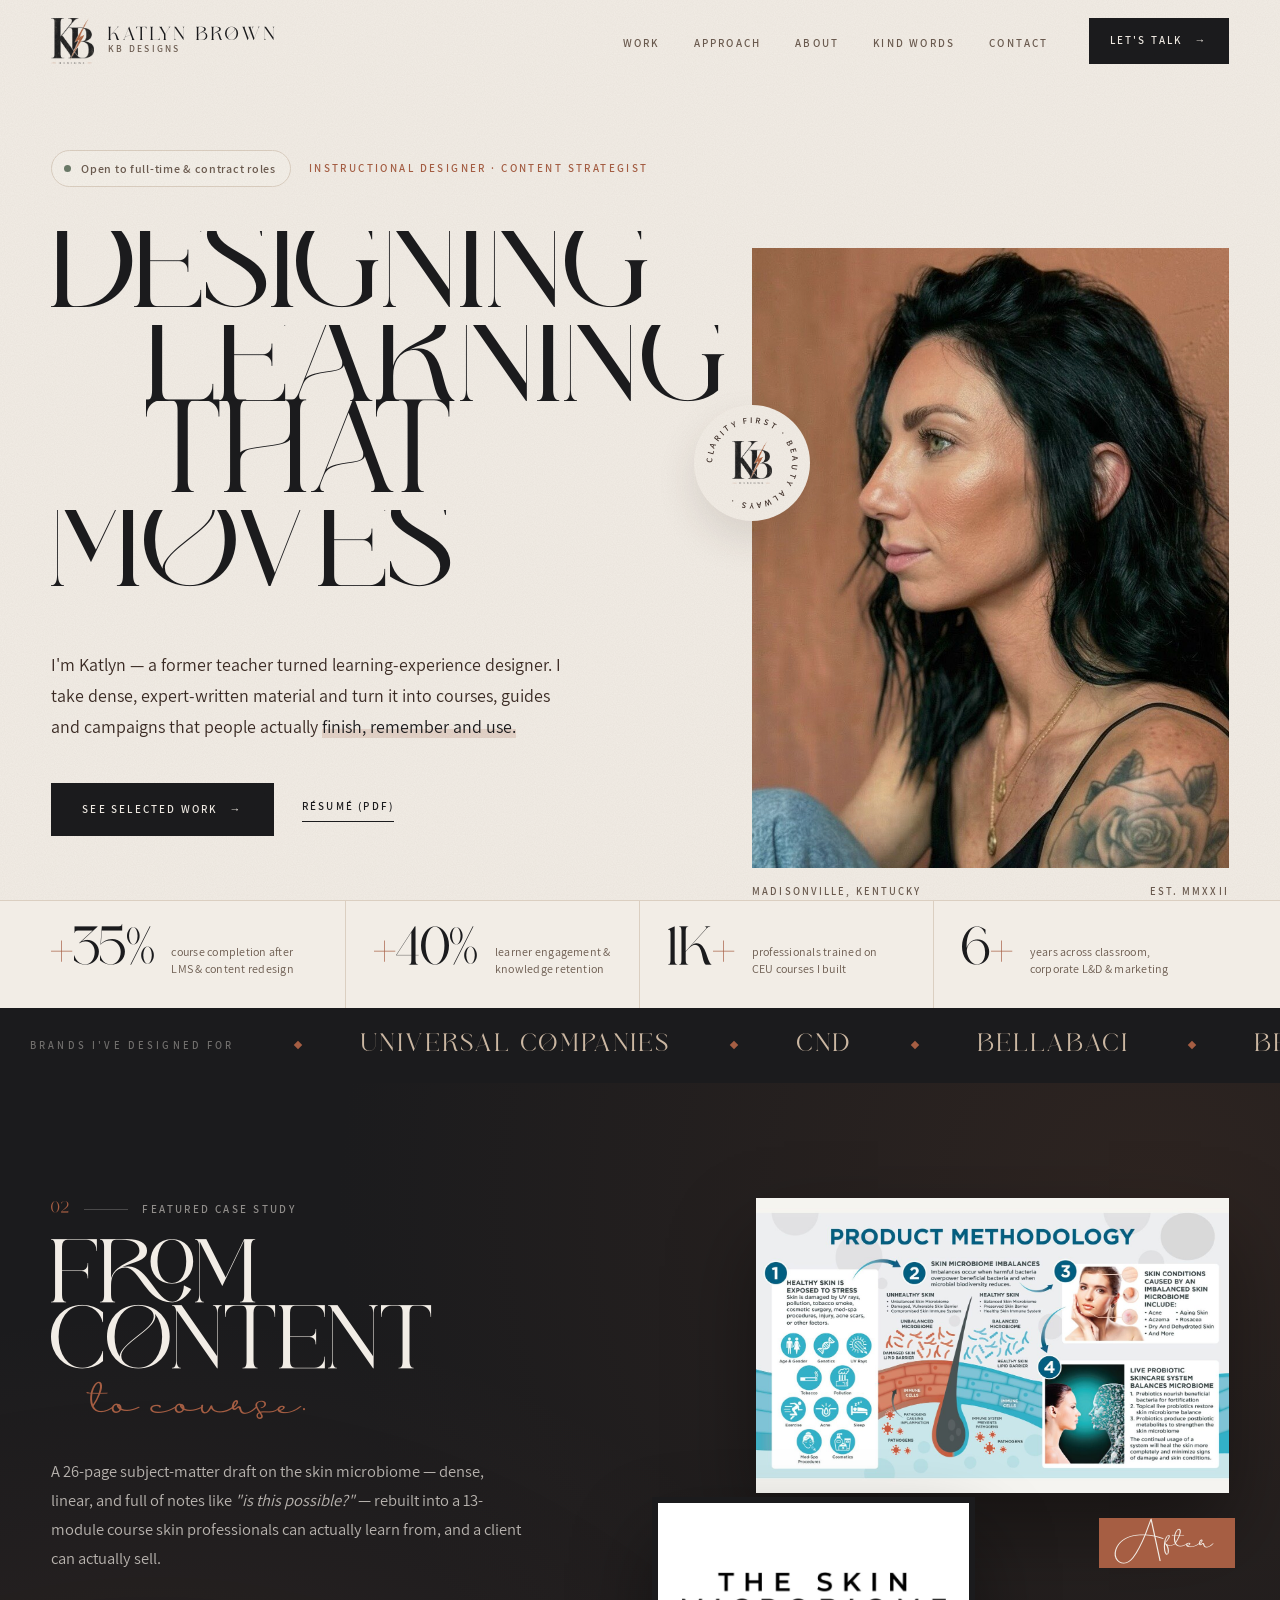
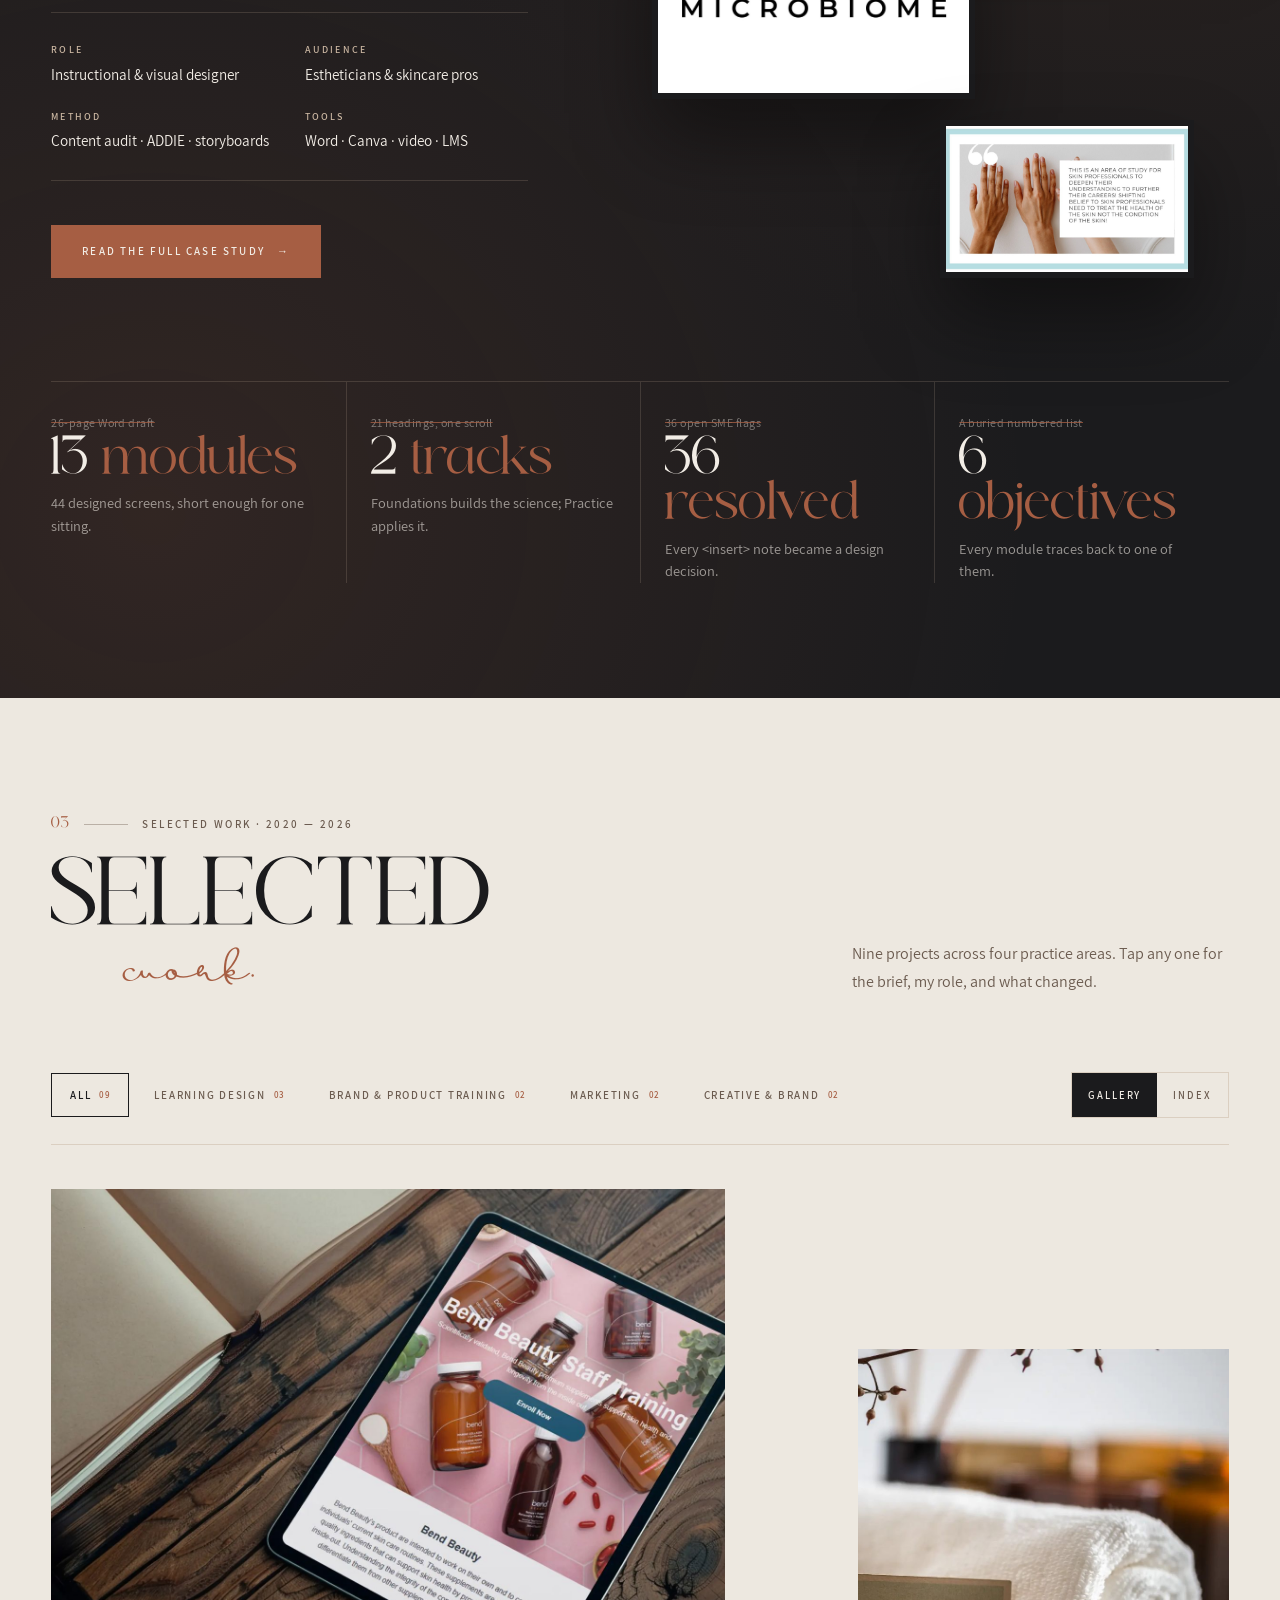
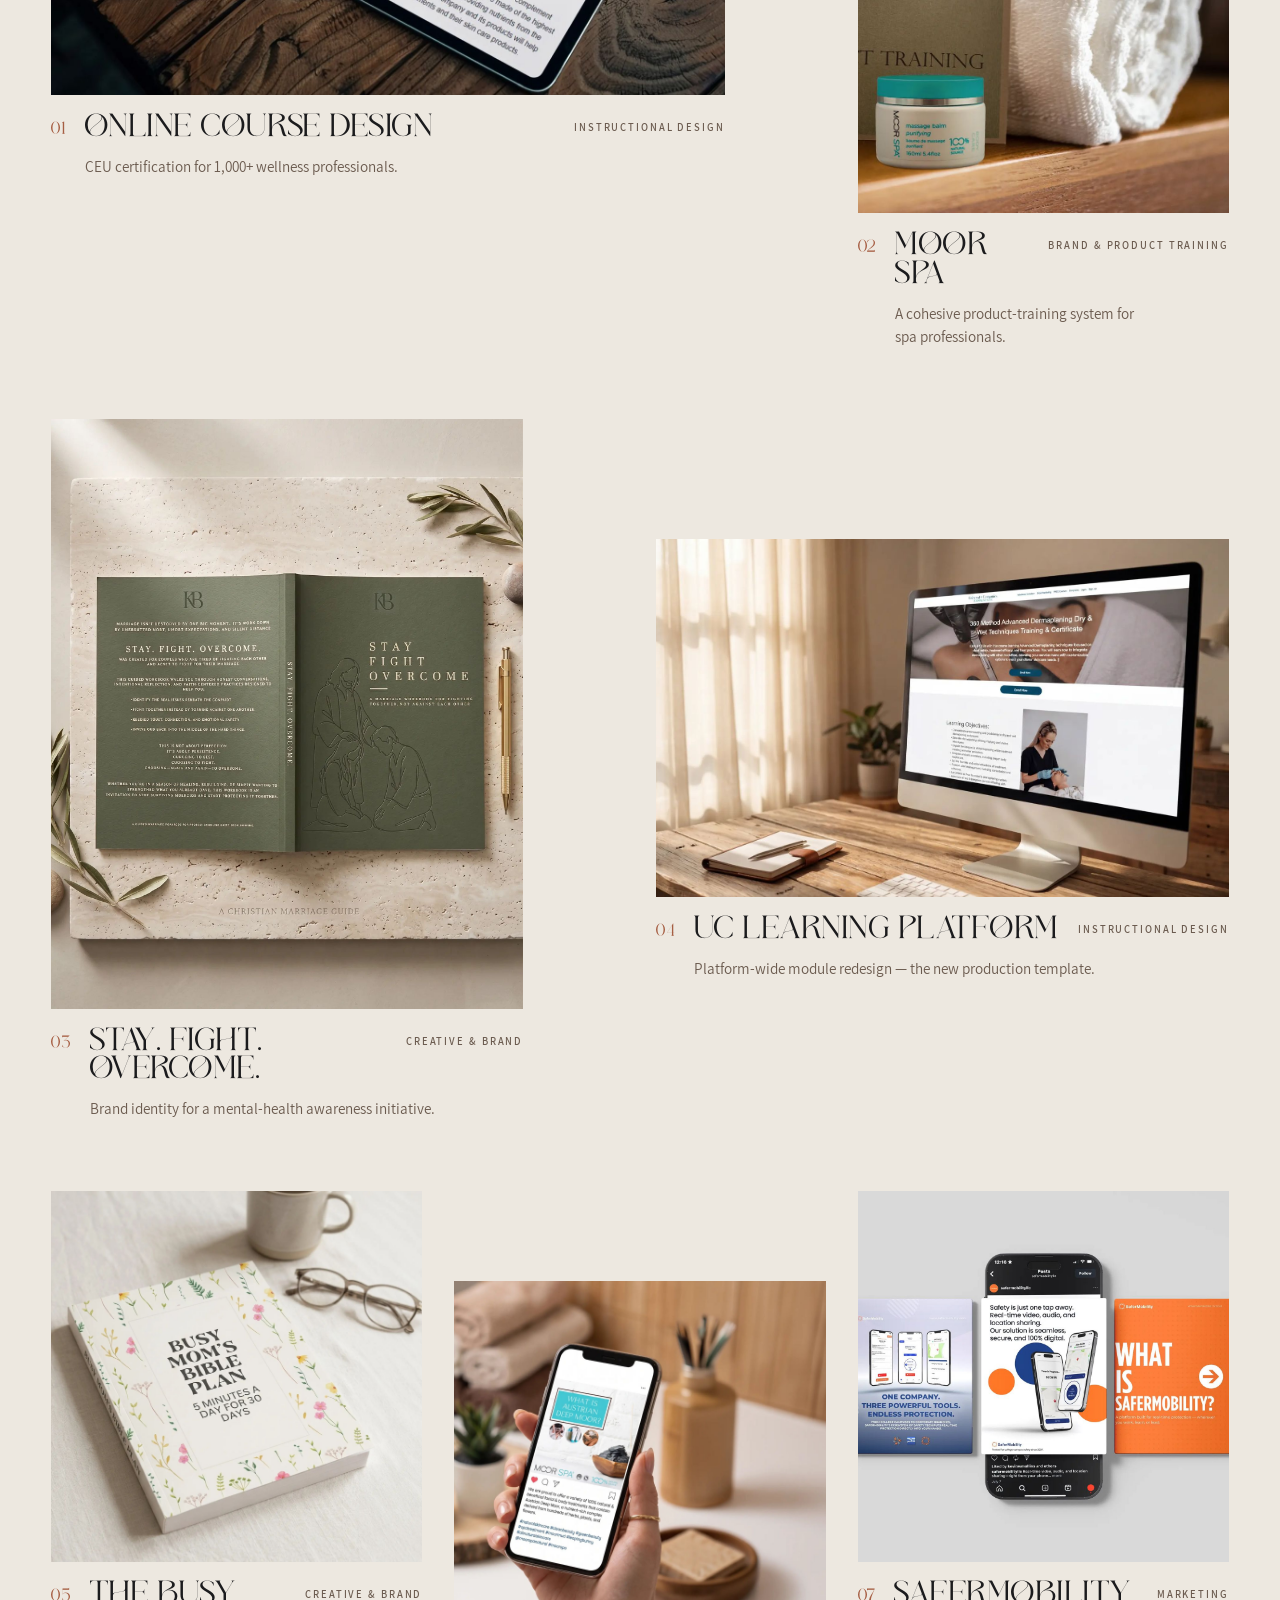
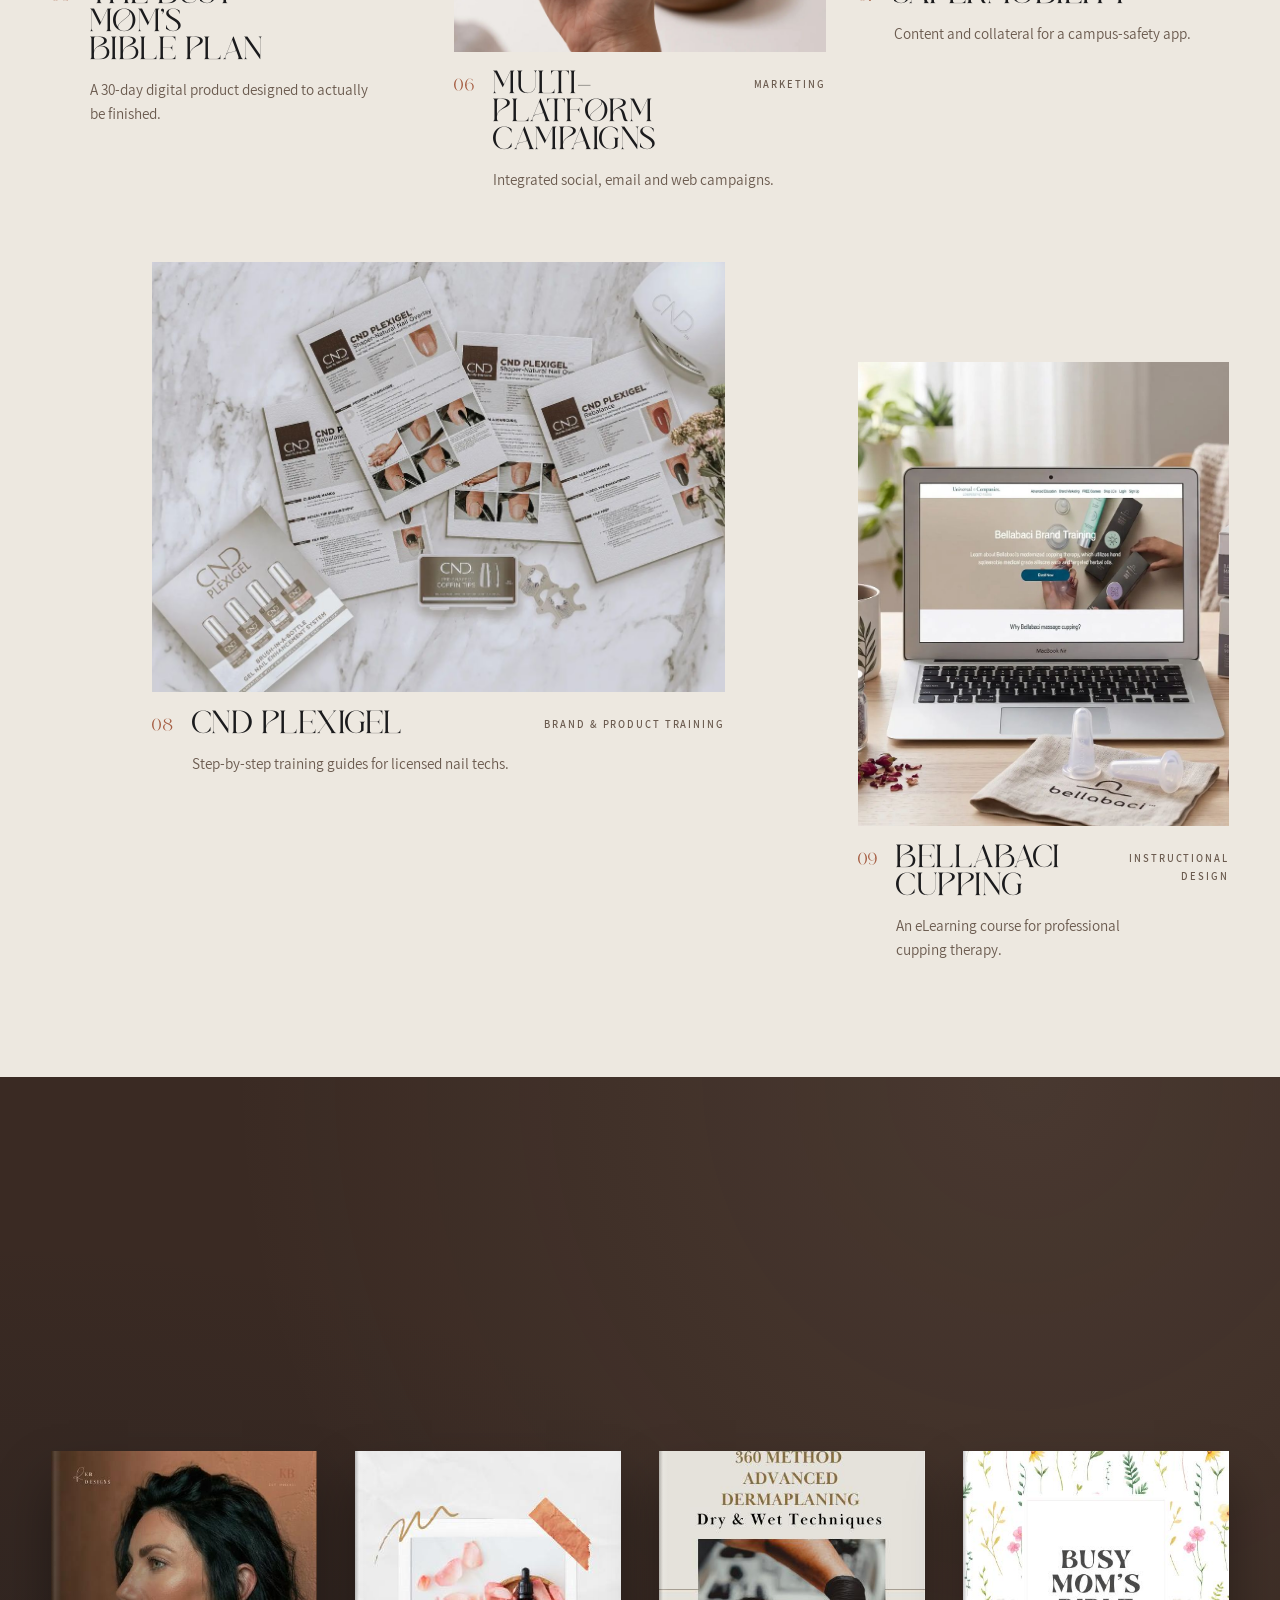
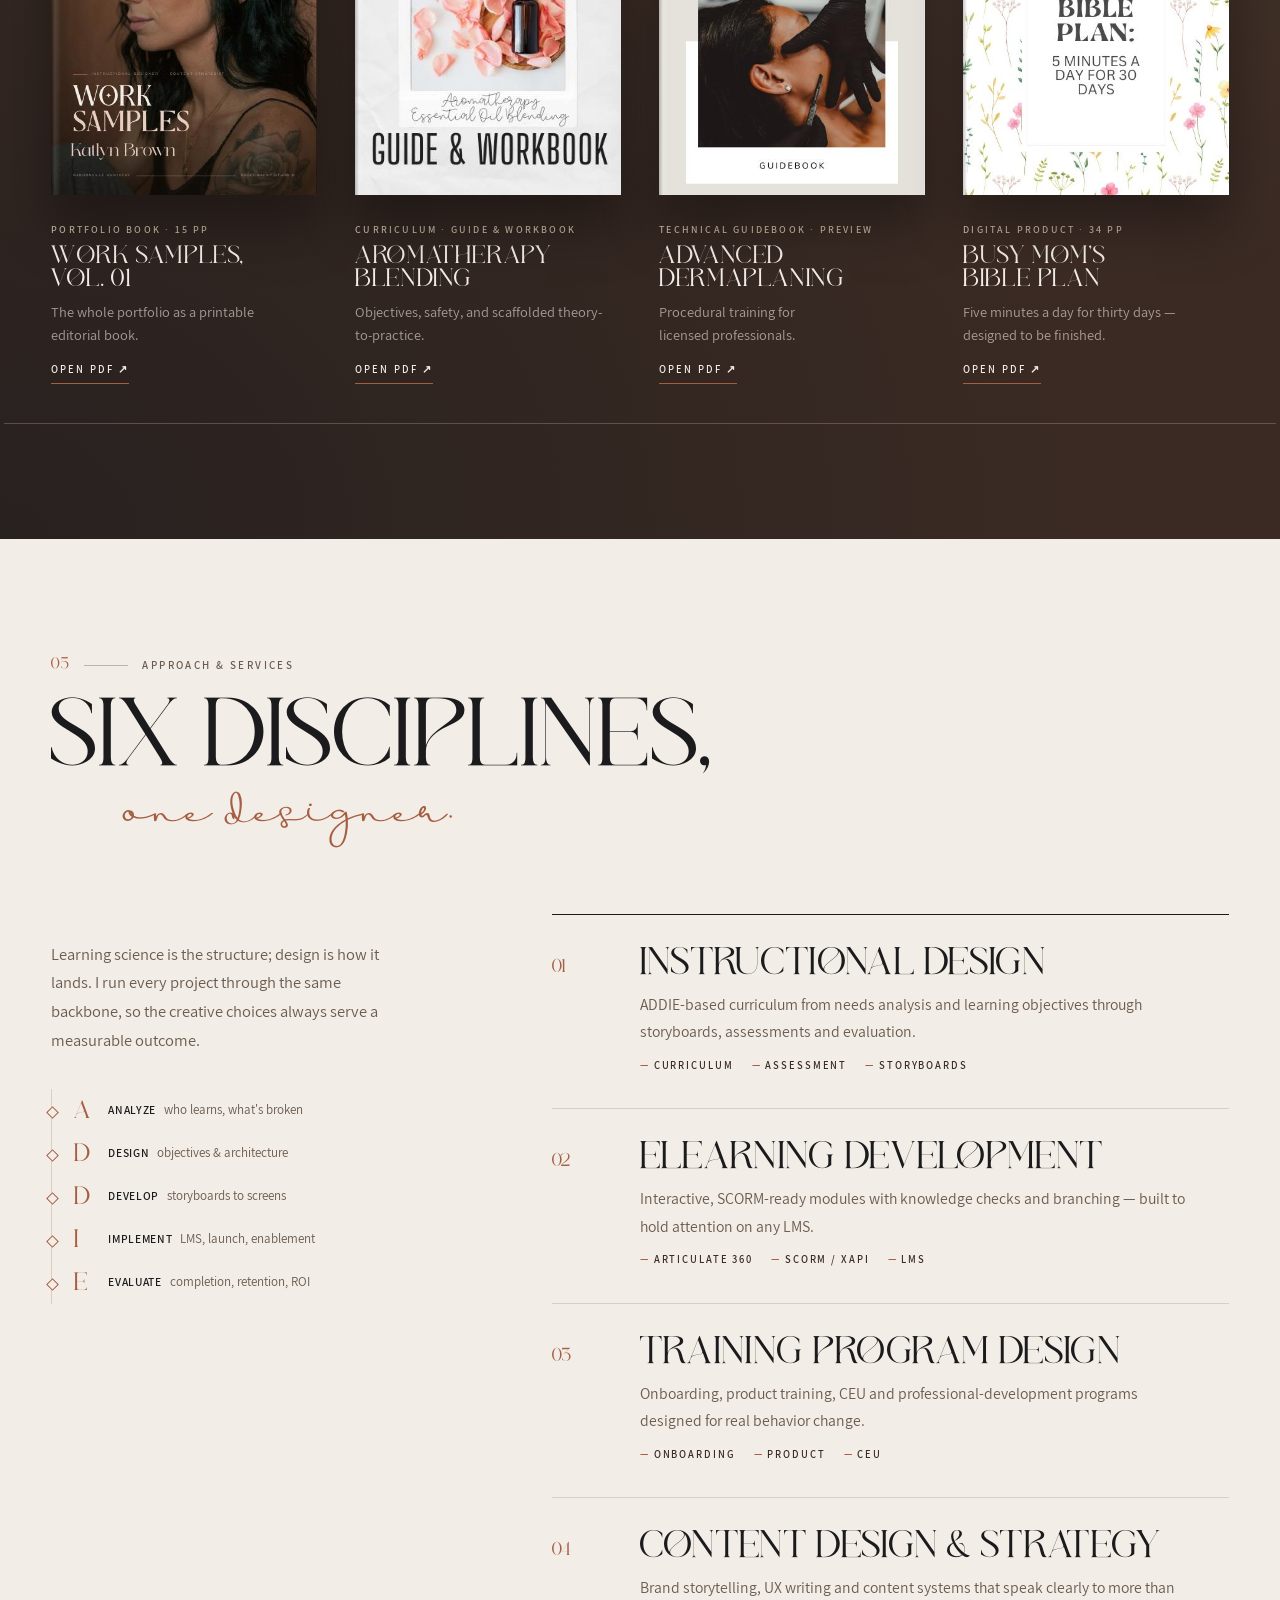
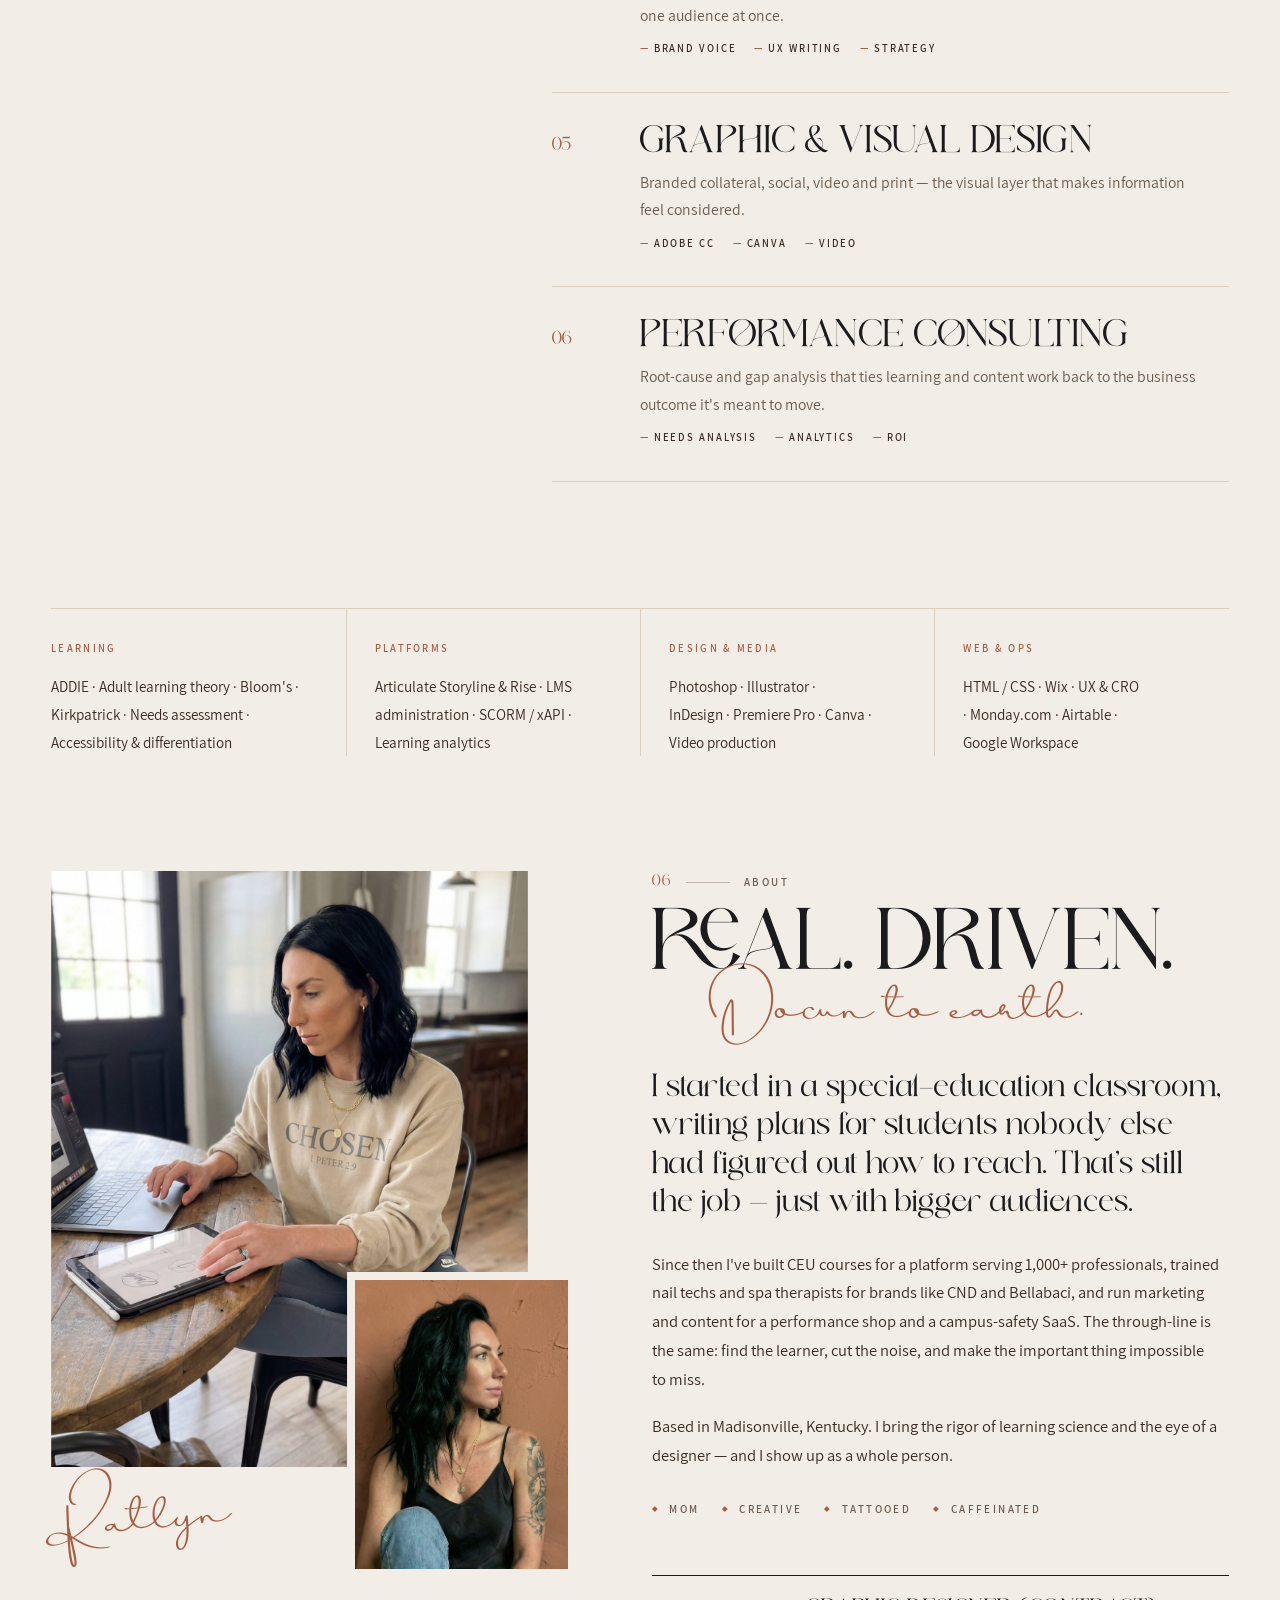
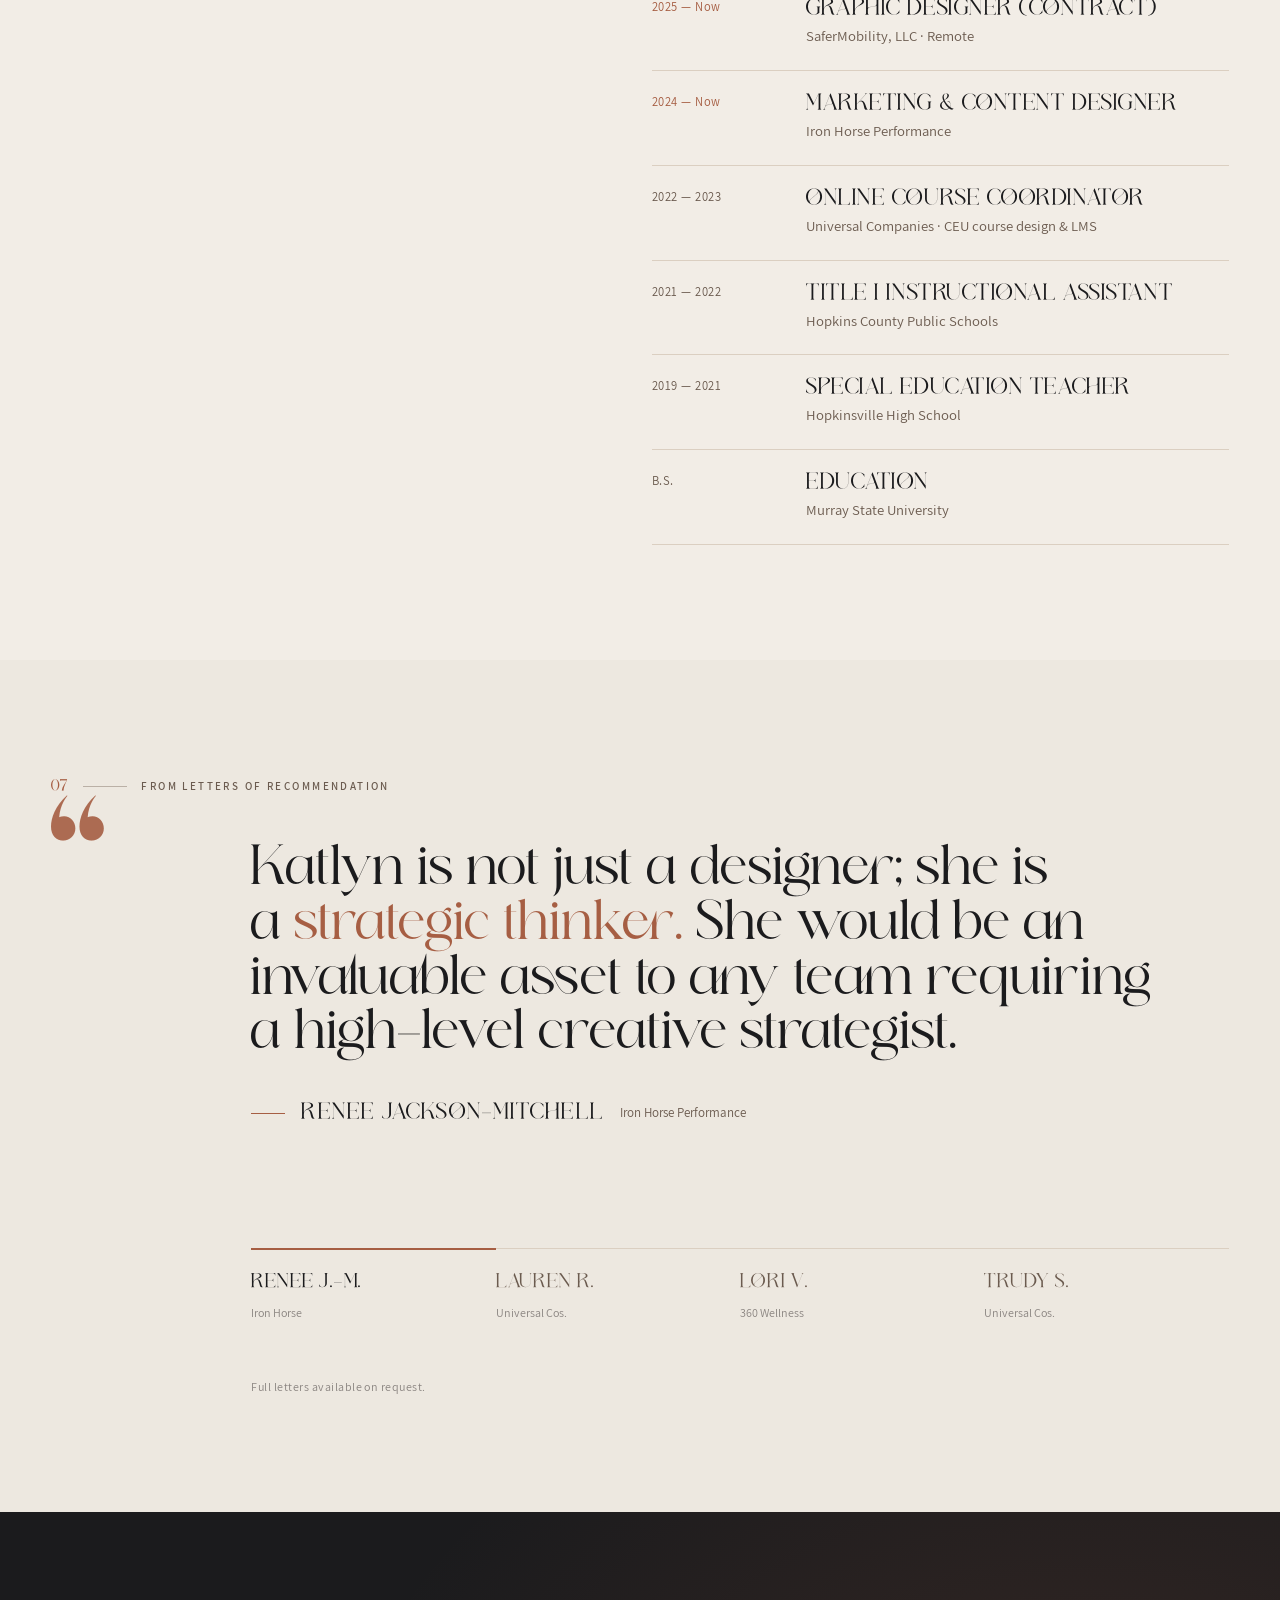
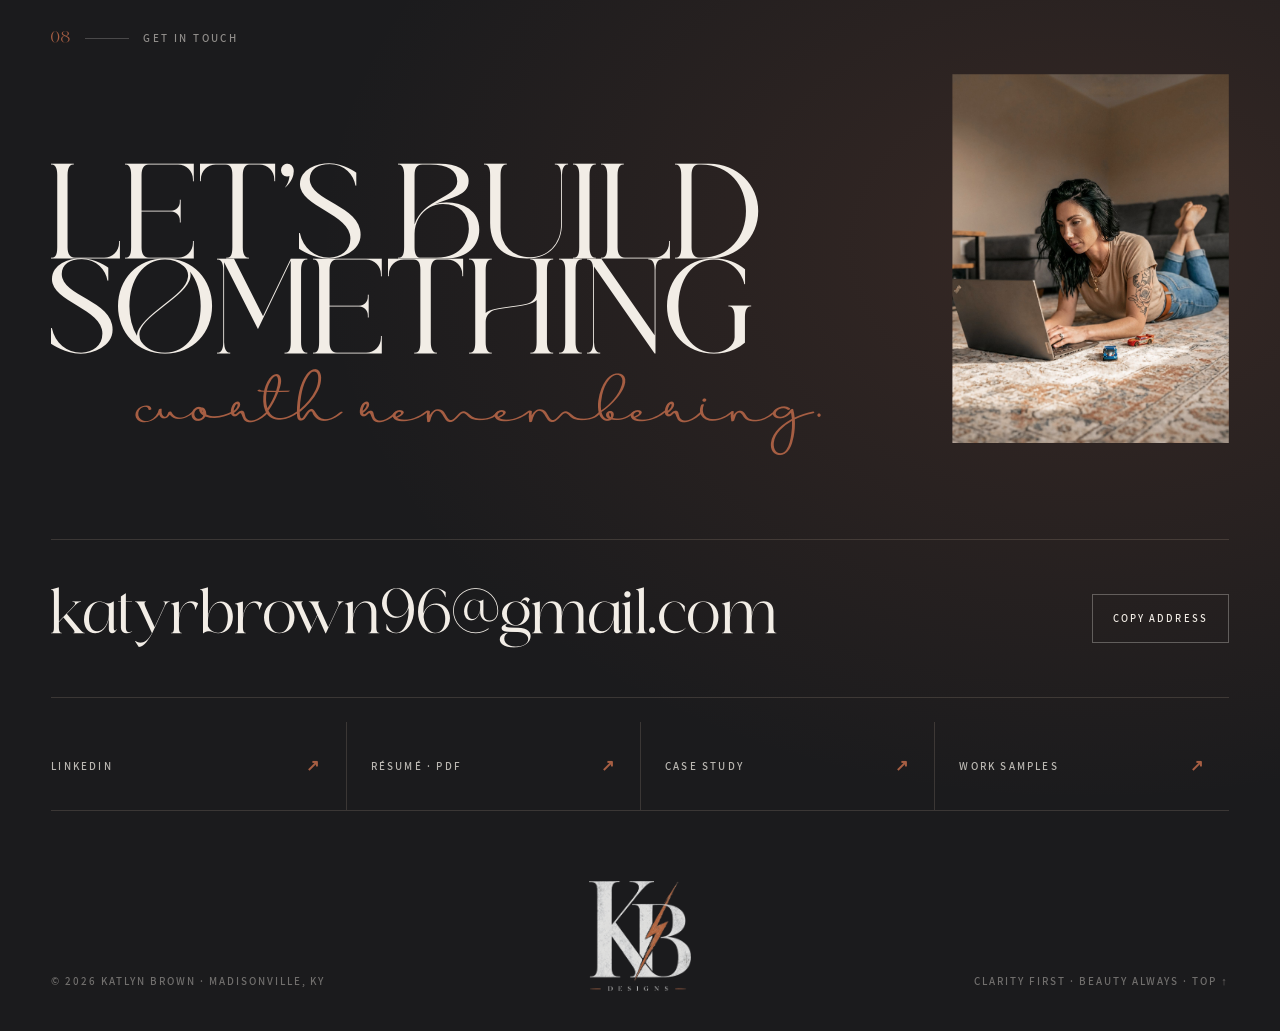
==== commit 7b7bd42b: "Refine KB Designs portfolio design and accessibility" ====
--- a/index.html
+++ b/index.html
@@ -1,198 +1,321 @@
-<!doctype html>
+<!DOCTYPE html>
 <html lang="en">
 <head>
-  <meta charset="utf-8">
-  <meta name="viewport" content="width=device-width, initial-scale=1">
-  <meta name="description" content="Katlyn Brown is an instructional designer and content strategist creating clear, memorable learning experiences and content systems.">
-  <meta name="theme-color" content="#17191d">
-  <title>KB Designs — Katlyn Brown</title>
-  <link rel="icon" href="static/assets/img/favicon-32.png" type="image/png">
-  <link rel="apple-touch-icon" href="static/assets/img/favicon-180.png">
-  <link rel="preload" href="static/assets/fonts/Qeilab.otf" as="font" type="font/otf" crossorigin>
-  <link rel="preload" href="static/assets/fonts/Assistant-Regular.ttf" as="font" type="font/ttf" crossorigin>
-  <link rel="stylesheet" href="static/styles.css">
-  <script src="static/projects.js" defer></script>
-  <script src="static/portfolio.js" defer></script>
+<meta charset="UTF-8">
+<meta name="viewport" content="width=device-width, initial-scale=1.0">
+<title>Katlyn Brown — Instructional Designer & Content Strategist · KB Designs</title>
+<meta name="description" content="Katlyn Brown is an instructional designer and content strategist in Madisonville, Kentucky, turning complex subject matter into learning experiences that move learners and business metrics.">
+<meta property="og:title" content="Katlyn Brown — KB Designs">
+<meta property="og:description" content="Instructional design, eLearning, and brand-forward content. Clarity first · Beauty always.">
+<meta property="og:type" content="website">
+<meta property="og:url" content="https://kbdesignedit.github.io/kb-designs-portfolio/">
+<meta property="og:image" content="https://kbdesignedit.github.io/kb-designs-portfolio/assets/img/portrait-profile.jpg">
+<link rel="canonical" href="https://kbdesignedit.github.io/kb-designs-portfolio/">
+<link rel="icon" href="assets/img/favicon-32.png" type="image/png">
+<link rel="apple-touch-icon" href="assets/img/favicon-180.png">
+<link rel="preload" href="assets/fonts/Qeilab.otf" as="font" type="font/otf" crossorigin>
+<link rel="preload" href="assets/fonts/Beauty_Dream.ttf" as="font" type="font/ttf" crossorigin>
+<link rel="stylesheet" href="styles.css">
 </head>
 <body>
-  <a class="skip-link" href="#main">Skip to content</a>
-
-  <header class="site-header" id="siteHeader">
-    <a class="brand" href="#top" aria-label="KB Designs, back to top">
-      <img src="static/assets/img/kb-mark-light.png" alt="" width="36" height="39">
-      <span>KB <i>Designs</i></span>
+<div id="site-shell">
+
+<!-- NAV -->
+<header class="nav" id="nav">
+  <div class="nav-in">
+    <a href="#top" class="nav-logo" aria-label="KB Designs — back to top">
+      <img src="assets/img/kb-mark-dark.png" alt="">
+      <span>Katlyn Brown<small>KB Designs</small></span>
     </a>
-    <button class="menu-toggle" type="button" aria-label="Open navigation" aria-expanded="false" aria-controls="siteMenu">
-      <span></span><span></span>
-    </button>
-    <nav class="site-nav" id="siteMenu" aria-label="Primary navigation">
-      <a href="#work">Work</a>
-      <a href="#approach">Approach</a>
-      <a href="#about">About</a>
-      <a href="#contact">Contact</a>
-      <a class="nav-resume" href="static/assets/docs/Katlyn-Brown-Resume-2026.pdf" target="_blank" rel="noopener">Resume <span aria-hidden="true">↗</span></a>
-    </nav>
-  </header>
-
-  <main id="main">
-    <section class="hero" id="top" aria-labelledby="heroTitle">
-      <div class="hero-grid page-frame">
-        <p class="eyebrow hero-reveal hero-kicker"><span>01</span> Instructional design · content strategy</p>
-        <div class="hero-copy">
-          <p class="intro-label hero-reveal">KB Designs / Katlyn Brown</p>
-          <h1 id="heroTitle" class="hero-title">
-            <span class="hero-reveal">Designing learning</span>
-            <span class="hero-reveal">that moves <em>people.</em></span>
-          </h1>
-          <p class="hero-summary hero-reveal">I turn complex information into learning, content, and digital experiences that are clear to use and hard to forget.</p>
-          <div class="hero-actions hero-reveal">
-            <a class="button button-primary" href="#work">View selected work <span aria-hidden="true">↓</span></a>
-            <a class="text-link text-link-light" href="static/assets/docs/Katlyn-Brown-Resume-2026.pdf" target="_blank" rel="noopener">Download résumé <span aria-hidden="true">↗</span></a>
-          </div>
-        </div>
-        <div class="hero-portrait hero-reveal">
-          <div class="portrait-frame">
-            <img src="static/assets/img/portrait-blazer.jpg" alt="Katlyn Brown, instructional designer and creative strategist" width="1100" height="1500">
-          </div>
-          <div class="portrait-note"><span>Strategy meets</span><strong>creative clarity</strong></div>
-          <img class="hero-mark" src="static/assets/img/kb-mark-light.png" alt="" width="96" height="104">
-        </div>
-        <dl class="impact-metrics hero-reveal" aria-label="Selected impact metrics">
-          <div><dt>35%</dt><dd>Completion lift</dd></div>
-          <div><dt>40%</dt><dd>Average engagement increase</dd></div>
-          <div><dt>1K+</dt><dd>Learners reached</dd></div>
+    <ul class="nav-links" id="navLinks">
+      <li><a href="#work">Work</a></li>
+      <li><a href="#approach">Approach</a></li>
+      <li><a href="#about">About</a></li>
+      <li><a href="#words">Kind Words</a></li>
+      <li><a href="#contact">Contact</a></li>
+    </ul>
+    <a href="#contact" class="btn btn-solid nav-cta">Let's talk <span class="arr">→</span></a>
+    <button class="nav-burger" id="burger" aria-label="Open menu" aria-expanded="false"><span></span><span></span></button>
+  </div>
+</header>
+
+<div class="rail" id="rail" aria-hidden="true"><b id="railNo">01</b><i></i><span id="railName">Introduction</span></div>
+
+<main id="top">
+
+<!-- HERO -->
+<section class="hero" data-rail="01|Introduction" data-screen-label="01 Hero">
+  <div class="wrap hero-grid">
+    <div class="hero-copy">
+      <div class="hero-meta">
+        <span class="status"><i></i>Open to full-time & contract roles</span>
+        <span class="eyebrow">Instructional Designer · Content Strategist</span>
+      </div>
+      <h1>
+        <span class="l"><span>Designing</span></span>
+        <span class="l indent"><span>learning that</span></span>
+        <span class="l"><span>moves <span class="script">people.</span></span></span>
+      </h1>
+      <p class="hero-lede">I'm Katlyn — a former teacher turned learning-experience designer. I take dense, expert-written material and turn it into courses, guides and campaigns that people actually <strong>finish, remember and use.</strong></p>
+      <div class="hero-actions">
+        <a href="#work" class="btn btn-solid">See selected work <span class="arr">→</span></a>
+        <a href="assets/docs/Katlyn-Brown-Resume-2026.pdf" target="_blank" rel="noopener" class="link-u">Résumé (PDF)</a>
+      </div>
+    </div>
+    <figure class="hero-fig">
+      <div class="stamp" aria-hidden="true">
+        <svg viewBox="0 0 100 100"><defs><path id="circ" d="M50,50 m-40,0 a40,40 0 1,1 80,0 a40,40 0 1,1 -80,0"/></defs><text><textPath href="#circ">Clarity first · Beauty always · </textPath></text></svg>
+        <img src="assets/img/kb-mark-dark.png" alt="">
+      </div>
+      <div class="frame"><img src="assets/img/portrait-profile.jpg" alt="Katlyn Brown, in profile against a terracotta wall"></div>
+      <figcaption><span>Madisonville, Kentucky</span><span>Est. MMXXII</span></figcaption>
+    </figure>
+  </div>
+  <div class="proof">
+    <div class="wrap proof-in">
+      <div class="stat"><span class="num"><em>+</em>35%</span><span class="lbl">course completion after<br>LMS &amp; content redesign</span></div>
+      <div class="stat"><span class="num"><em>+</em>40%</span><span class="lbl">learner engagement &amp;<br>knowledge retention</span></div>
+      <div class="stat"><span class="num">1K<em>+</em></span><span class="lbl">professionals trained on<br>CEU courses I built</span></div>
+      <div class="stat"><span class="num">6<em>+</em></span><span class="lbl">years across classroom,<br>corporate L&amp;D &amp; marketing</span></div>
+    </div>
+  </div>
+  <div class="marquee" aria-hidden="true">
+    <div class="marquee-track">
+      <span class="lead">Brands I've designed for</span><span>Universal Companies</span><span>CND</span><span>Bellabaci</span><span>Bend Beauty</span><span>Moor Spa</span><span>SaferMobility</span><span>Iron Horse Performance</span><span>360 Wellness Education</span>
+      <span class="lead">Brands I've designed for</span><span>Universal Companies</span><span>CND</span><span>Bellabaci</span><span>Bend Beauty</span><span>Moor Spa</span><span>SaferMobility</span><span>Iron Horse Performance</span><span>360 Wellness Education</span>
+    </div>
+  </div>
+</section>
+
+<!-- FEATURED CASE STUDY -->
+<section class="sec on-dark feature" id="case" data-rail="02|Featured case study" data-dark data-screen-label="02 Case Study">
+  <div class="wrap">
+    <div class="feature-grid">
+      <div class="feature-copy">
+        <div class="folio rv"><b>02</b><i></i>Featured case study</div>
+        <h2 class="rv">From content <span class="script">to course.</span></h2>
+        <p class="rv">A 26-page subject-matter draft on the skin microbiome — dense, linear, and full of notes like <em>"is this possible?"</em> — rebuilt into a 13-module course skin professionals can actually learn from, and a client can actually sell.</p>
+        <dl class="meta rv">
+          <div><dt>Role</dt><dd>Instructional &amp; visual designer</dd></div>
+          <div><dt>Audience</dt><dd>Estheticians &amp; skincare pros</dd></div>
+          <div><dt>Method</dt><dd>Content audit · ADDIE · storyboards</dd></div>
+          <div><dt>Tools</dt><dd>Word · Canva · video · LMS</dd></div>
         </dl>
-      </div>
-      <a class="scroll-cue" href="#featured"><span>Scroll to explore</span><i aria-hidden="true"></i></a>
-    </section>
-
-    <section class="feature-case" id="featured" aria-labelledby="featuredTitle">
-      <div class="page-frame feature-grid js-reveal">
-        <div class="feature-visual">
-          <div class="feature-image-wrap"><img src="static/assets/cs/cs-10.jpg" alt="Example of a learning experience from the From Content to Course case study" width="1400" height="875" loading="lazy"></div>
-          <span class="feature-number" aria-hidden="true">01</span>
-        </div>
-        <div class="feature-copy">
-          <p class="eyebrow eyebrow-light">Featured case study</p>
-          <h2 id="featuredTitle">From content<br>to <em>course.</em></h2>
-          <p>A practical look at how scattered subject-matter expertise became a clear, learner-centered online course.</p>
-          <dl class="case-metrics">
-            <div><dt>26</dt><dd>pages of source material</dd></div>
-            <div><dt>13</dt><dd>structured learning modules</dd></div>
-            <div><dt>36</dt><dd>expert notes resolved</dd></div>
-          </dl>
-          <a class="button button-secondary" href="case-study.html">Read the case study <span aria-hidden="true">→</span></a>
-        </div>
-      </div>
-    </section>
-
-    <section class="work-section" id="work" aria-labelledby="workTitle">
-      <div class="page-frame">
-        <div class="section-heading js-reveal">
-          <div><p class="eyebrow"><span>02</span> Selected work</p><h2 id="workTitle">A range of ideas,<br><em>made tangible.</em></h2></div>
-          <p class="section-intro">A selection of learning, brand, and content work. Choose a category or open a project for the short version of the brief.</p>
-        </div>
-        <div class="work-controls js-reveal" role="toolbar" aria-label="Filter selected work">
-          <button class="filter-button is-active" type="button" data-filter="all" aria-pressed="true">All work</button>
-          <button class="filter-button" type="button" data-filter="learning" aria-pressed="false">Learning design</button>
-          <button class="filter-button" type="button" data-filter="brand" aria-pressed="false">Brand &amp; training</button>
-          <button class="filter-button" type="button" data-filter="content" aria-pressed="false">Content &amp; campaigns</button>
-          <button class="filter-button" type="button" data-filter="creative" aria-pressed="false">Creative projects</button>
-        </div>
-
-        <div class="work-grid" id="workGrid">
-          <button class="project-card project-card-featured js-reveal" type="button" data-project="universal-course" data-category="learning">
-            <span class="project-image"><img src="static/assets/work/online-course.jpg" alt="Tablet showing the Bend Beauty staff training course" width="1600" height="1066" loading="lazy"></span>
-            <span class="project-meta"><span class="project-kind">Learning design</span><span class="project-arrow" aria-hidden="true">↗</span><strong>Universal Companies course</strong><small>Turning product expertise into a scalable training experience.</small></span>
-          </button>
-          <button class="project-card project-card-tall js-reveal" type="button" data-project="stay-fight" data-category="creative">
-            <span class="project-image"><img src="static/assets/work/stay-fight.jpg" alt="Stay Fight Overcome marriage workbook cover design" width="1600" height="2001" loading="lazy"></span>
-            <span class="project-meta"><span class="project-kind">Creative project</span><span class="project-arrow" aria-hidden="true">↗</span><strong>Stay. Fight. Overcome.</strong><small>A guided workbook with a thoughtful visual identity.</small></span>
-          </button>
-          <button class="project-card js-reveal" type="button" data-project="moor-spa" data-category="brand">
-            <span class="project-image"><img src="static/assets/work/moor-spa.jpg" alt="Moor Spa product training materials on a wellness shelf" width="1600" height="1067" loading="lazy"></span>
-            <span class="project-meta"><span class="project-kind">Brand &amp; training</span><span class="project-arrow" aria-hidden="true">↗</span><strong>Moor Spa</strong><small>Product education with a polished wellness point of view.</small></span>
-          </button>
-          <button class="project-card js-reveal" type="button" data-project="bellabaci" data-category="brand">
-            <span class="project-image"><img src="static/assets/work/bellabaci.jpg" alt="Bellabaci training course displayed on a laptop" width="1600" height="1199" loading="lazy"></span>
-            <span class="project-meta"><span class="project-kind">Brand &amp; training</span><span class="project-arrow" aria-hidden="true">↗</span><strong>Bellabaci training</strong><small>Bringing a tactile product story into digital learning.</small></span>
-          </button>
-          <button class="project-card project-card-wide js-reveal" type="button" data-project="uc-learning" data-category="learning">
-            <span class="project-image"><img src="static/assets/work/uc-learning.jpg" alt="Advanced dermaplaning course displayed on a desktop monitor" width="1600" height="892" loading="lazy"></span>
-            <span class="project-meta"><span class="project-kind">Learning design</span><span class="project-arrow" aria-hidden="true">↗</span><strong>UC Learning platform</strong><small>Modern learning pathways for beauty professionals.</small></span>
-          </button>
-          <button class="project-card js-reveal" type="button" data-project="safermobility" data-category="content">
-            <span class="project-image"><img src="static/assets/work/safermobility.jpg" alt="SaferMobility social media campaign shown with phone and post cards" width="1600" height="1200" loading="lazy"></span>
-            <span class="project-meta"><span class="project-kind">Content &amp; campaigns</span><span class="project-arrow" aria-hidden="true">↗</span><strong>SaferMobility</strong><small>Platform messaging across high-attention digital channels.</small></span>
-          </button>
-          <button class="project-card project-card-tall js-reveal" type="button" data-project="multi-platform" data-category="content">
-            <span class="project-image"><img src="static/assets/work/multi-platform.jpg" alt="Moor Spa social media design shown on a mobile phone" width="1600" height="1663" loading="lazy"></span>
-            <span class="project-meta"><span class="project-kind">Content &amp; campaigns</span><span class="project-arrow" aria-hidden="true">↗</span><strong>Multi-platform campaigns</strong><small>One coherent voice, built for every channel.</small></span>
-          </button>
-          <button class="project-card js-reveal" type="button" data-project="cnd" data-category="brand">
-            <span class="project-image"><img src="static/assets/work/cnd.jpg" alt="CND Plexigel product training visual" width="1600" height="871" loading="lazy"></span>
-            <span class="project-meta"><span class="project-kind">Brand &amp; training</span><span class="project-arrow" aria-hidden="true">↗</span><strong>CND Plexigel</strong><small>Clear visual protocols for product confidence.</small></span>
-          </button>
-          <button class="project-card js-reveal" type="button" data-project="busy-mom" data-category="creative">
-            <span class="project-image"><img src="static/assets/work/busy-mom.jpg" alt="The Busy Mom Bible book design" width="1600" height="1663" loading="lazy"></span>
-            <span class="project-meta"><span class="project-kind">Creative project</span><span class="project-arrow" aria-hidden="true">↗</span><strong>The Busy Mom Bible</strong><small>A heartfelt resource with a recognizable voice.</small></span>
-          </button>
-          <button class="project-card js-reveal" type="button" data-project="bellabaci-cups" data-category="brand">
-            <span class="project-image"><img src="static/assets/work/bellabaci-cups.jpg" alt="Bellabaci cup training product display" width="1600" height="900" loading="lazy"></span>
-            <span class="project-meta"><span class="project-kind">Brand &amp; training</span><span class="project-arrow" aria-hidden="true">↗</span><strong>Bellabaci cups</strong><small>A product story designed for hands-on learning.</small></span>
-          </button>
-        </div>
-      </div>
-    </section>
-
-    <section class="library" id="library" aria-labelledby="libraryTitle">
-      <div class="page-frame library-layout">
-        <div class="library-intro js-reveal"><p class="eyebrow eyebrow-light"><span>03</span> The library</p><h2 id="libraryTitle">Work worth<br><em>opening.</em></h2><p>Explore a selection of real-world learning materials, work samples, and resource design.</p></div>
-        <div class="resource-grid">
-          <a class="resource-card js-reveal" href="static/assets/docs/KB-Designs-Work-Samples-Vol-01.pdf" target="_blank" rel="noopener"><img src="static/assets/docs/cover-worksamples.jpg" alt="Cover of KB Designs Work Samples" width="425" height="550" loading="lazy"><span><small>Portfolio</small><strong>Work Samples<br>Volume 01</strong><i aria-hidden="true">↗</i></span></a>
-          <a class="resource-card js-reveal" href="static/assets/docs/Aromatherapy-Curriculum-Sample.pdf" target="_blank" rel="noopener"><img src="static/assets/docs/cover-aroma.jpg" alt="Cover of Aromatherapy Curriculum Sample" width="350" height="450" loading="lazy"><span><small>Curriculum</small><strong>Aromatherapy<br>sample</strong><i aria-hidden="true">↗</i></span></a>
-          <a class="resource-card js-reveal" href="static/assets/docs/Dermaplaning-Guidebook-Preview.pdf" target="_blank" rel="noopener"><img src="static/assets/docs/cover-derma.jpg" alt="Cover of Dermaplaning Guidebook Preview" width="414" height="585" loading="lazy"><span><small>Guidebook</small><strong>Dermaplaning<br>preview</strong><i aria-hidden="true">↗</i></span></a>
-          <a class="resource-card js-reveal" href="static/assets/docs/Busy-Moms-Bible-Plan.pdf" target="_blank" rel="noopener"><img src="static/assets/docs/cover-busymom.jpg" alt="Cover of Busy Moms Bible Plan" width="425" height="550" loading="lazy"><span><small>Creative resource</small><strong>Busy Mom’s<br>Bible plan</strong><i aria-hidden="true">↗</i></span></a>
-        </div>
-      </div>
-    </section>
-
-    <section class="approach" id="approach" aria-labelledby="approachTitle">
-      <div class="page-frame">
-        <div class="section-heading section-heading-centered js-reveal"><div><p class="eyebrow"><span>04</span> How I work</p><h2 id="approachTitle">Clarity first.<br><em>Beauty always.</em></h2></div><p class="section-intro">Every project begins with the people who need to use it. Then the right mix of learning science, storytelling, and design brings it to life.</p></div>
-        <div class="discipline-list js-reveal">
-          <article><span>01</span><h3>Instructional design</h3><p>Objectives, storyboards, assessments, and learning paths built around real performance needs.</p></article>
-          <article><span>02</span><h3>eLearning development</h3><p>Interactive, SCORM-ready experiences made to work smoothly in real learning ecosystems.</p></article>
-          <article><span>03</span><h3>Content strategy</h3><p>Clear, human brand language that gives ideas structure and momentum.</p></article>
-          <article><span>04</span><h3>Training design</h3><p>Practical onboarding, product education, and professional development people can use.</p></article>
-          <article><span>05</span><h3>Visual design</h3><p>Thoughtful systems, assets, and collateral that make a message feel intentional.</p></article>
-          <article><span>06</span><h3>Performance consulting</h3><p>Targeted solutions grounded in the gap between what people know and what they do.</p></article>
-        </div>
-        <div class="addie-panel js-reveal"><p class="eyebrow">The ADDIE framework</p><ol><li><span>Analyze</span></li><li><span>Design</span></li><li><span>Develop</span></li><li><span>Implement</span></li><li><span>Evaluate</span></li></ol></div>
-      </div>
-    </section>
-
-    <section class="about-section" id="about" aria-labelledby="aboutTitle">
-      <div class="page-frame about-layout">
-        <div class="about-photo js-reveal"><img src="static/assets/img/at-work.jpg" alt="Katlyn Brown working at a table with a laptop and iPad" width="1300" height="1614" loading="lazy"><p>Professional by practice.<br><em>Creative by nature.</em></p></div>
-        <div class="about-content js-reveal"><p class="eyebrow eyebrow-light"><span>05</span> A little background</p><h2 id="aboutTitle">Design with<br><em>some grit.</em></h2><p class="about-lede">I’m Katlyn — an instructional designer and content strategist with a background in education, marketing, and creative design.</p><p>I pair adult learning theory and the ADDIE model with a grounded visual point of view. The result is work that respects people’s time, makes complex things feel manageable, and gives brands a distinctive way to show up.</p><p>Based in Madisonville, Kentucky. Curious by default. Clear by design.</p><a class="text-link text-link-light" href="static/assets/docs/Katlyn-Brown-Resume-2026.pdf" target="_blank" rel="noopener">See the full résumé <span aria-hidden="true">↗</span></a></div>
-      </div>
-    </section>
-
-    <section class="contact-section" id="contact" aria-labelledby="contactTitle">
-      <div class="page-frame contact-layout js-reveal"><div><p class="eyebrow"><span>06</span> Start a conversation</p><h2 id="contactTitle">Have something<br><em>worth building?</em></h2></div><div class="contact-actions"><p>Whether you need a learning experience, a stronger content system, or an extra design brain, I’d love to hear what you’re working on.</p><a class="email-link" href="mailto:katyrbrown96@gmail.com">katyrbrown96@gmail.com <span aria-hidden="true">↗</span></a><div class="contact-utility"><a class="button button-primary" href="mailto:katyrbrown96@gmail.com">Send an email <span aria-hidden="true">→</span></a><a class="text-link" href="https://www.linkedin.com/in/katlynbrown96/" target="_blank" rel="noopener">LinkedIn <span aria-hidden="true">↗</span></a><span>Madisonville, Kentucky</span></div></div></div>
-    </section>
-  </main>
-
-  <footer class="site-footer"><div class="page-frame footer-content"><a class="brand brand-footer" href="#top"><img src="static/assets/img/kb-mark-light.png" alt="" width="36" height="39"><span>KB <i>Designs</i></span></a><p>Learning design + content strategy, made memorable.</p><div><a href="#work">Work</a><a href="#approach">Approach</a><a href="#contact">Contact</a></div><small>© <span id="currentYear">2026</span> Katlyn Brown</small></div></footer>
-
-  <div class="drawer-shell" id="drawerShell" aria-hidden="true" inert>
-    <div class="drawer-backdrop" data-close-drawer></div>
-    <aside class="project-drawer" id="projectDrawer" role="dialog" aria-modal="true" aria-labelledby="drawerTitle" aria-describedby="drawerSummary" tabindex="-1">
-      <button class="drawer-close" type="button" aria-label="Close project details" data-close-drawer>×</button>
-      <div class="drawer-image"><img id="drawerImage" src="" alt=""></div>
-      <div class="drawer-content"><p class="eyebrow" id="drawerCategory">Selected work</p><h2 id="drawerTitle"></h2><p id="drawerSummary" class="drawer-summary"></p><dl class="drawer-details"><div><dt>Role</dt><dd id="drawerRole"></dd></div><div><dt>Tools</dt><dd id="drawerTools"></dd></div><div><dt>Outcome</dt><dd id="drawerOutcome"></dd></div></dl></div>
-    </aside>
-  </div>
+        <div class="rv"><a href="case-study.html" class="btn btn-rust">Read the full case study <span class="arr">→</span></a></div>
+      </div>
+      <div class="feature-visual rv" aria-hidden="true">
+        <div class="shot s1"><img src="assets/cs/cs-10.jpg" alt=""></div>
+        <div class="shot s2"><img src="assets/cs/cs-02.jpg" alt=""></div>
+        <div class="shot s3"><img src="assets/cs/cs-24.jpg" alt=""></div>
+        <span class="tag">After</span>
+      </div>
+    </div>
+    <div class="ba rv">
+      <div><div class="from">26-page Word draft</div><div class="to">13 <em>modules</em></div><div class="cap">44 designed screens, short enough for one sitting.</div></div>
+      <div><div class="from">21 headings, one scroll</div><div class="to">2 <em>tracks</em></div><div class="cap">Foundations builds the science; Practice applies it.</div></div>
+      <div><div class="from">36 open SME flags</div><div class="to">36 <em>resolved</em></div><div class="cap">Every &lt;insert&gt; note became a design decision.</div></div>
+      <div><div class="from">A buried numbered list</div><div class="to">6 <em>objectives</em></div><div class="cap">Every module traces back to one of them.</div></div>
+    </div>
+  </div>
+</section>
+
+<!-- WORK -->
+<section class="sec work" id="work" data-rail="03|Selected work" data-screen-label="03 Work">
+  <div class="wrap">
+    <div class="sec-head">
+      <div class="folio rv"><b>03</b><i></i>Selected work · 2020 — 2026</div>
+      <h2 class="rv">Selected <span class="script">work.</span></h2>
+      <p class="rv">Nine projects across four practice areas. Tap any one for the brief, my role, and what changed.</p>
+    </div>
+    <div class="work-bar rv">
+      <div class="filters" id="filters" role="group" aria-label="Filter projects">
+        <button class="chip on" data-f="all" aria-pressed="true">All <sup>09</sup></button>
+        <button class="chip" data-f="learning" aria-pressed="false">Learning design <sup>03</sup></button>
+        <button class="chip" data-f="training" aria-pressed="false">Brand &amp; product training <sup>02</sup></button>
+        <button class="chip" data-f="marketing" aria-pressed="false">Marketing <sup>02</sup></button>
+        <button class="chip" data-f="creative" aria-pressed="false">Creative &amp; brand <sup>02</sup></button>
+      </div>
+      <div class="views" role="group" aria-label="Layout">
+        <button class="on" data-v="grid" aria-pressed="true">Gallery</button>
+        <button data-v="list" aria-pressed="false">Index</button>
+      </div>
+    </div>
+    <div class="grid" id="grid"></div>
+    <div class="index" id="index"></div>
+  </div>
+  <div class="peek" id="peek"><img alt=""></div>
+</section>
+
+<!-- LIBRARY -->
+<section class="sec library" id="library" data-rail="04|The library" data-dark data-screen-label="04 Library">
+  <div class="wrap">
+    <div class="sec-head">
+      <div class="folio rv" style="color:rgba(242,237,230,.55)"><b>04</b><i></i>The library</div>
+      <h2 class="rv">Open the <span class="script">real thing.</span></h2>
+      <p class="rv">Screens only say so much. These are full documents I designed — open any of them and flip through the actual pages.</p>
+    </div>
+    <div class="shelf">
+      <a class="book rv" href="assets/docs/KB-Designs-Work-Samples-Vol-01.pdf" target="_blank" rel="noopener">
+        <div class="cover"><img src="assets/docs/cover-worksamples.jpg" alt="Cover of KB Designs Work Samples Volume 01"></div>
+        <div class="info"><div class="type">Portfolio book · 15 pp</div><h3>Work Samples, Vol. 01</h3><p>The whole portfolio as a printable editorial book.</p><span class="open">Open PDF ↗</span></div>
+      </a>
+      <a class="book rv" href="assets/docs/Aromatherapy-Curriculum-Sample.pdf" target="_blank" rel="noopener">
+        <div class="cover"><img src="assets/docs/cover-aroma.jpg" alt="Cover of the Aromatherapy Essential Oil Blending guide and workbook"></div>
+        <div class="info"><div class="type">Curriculum · Guide &amp; workbook</div><h3>Aromatherapy Blending</h3><p>Objectives, safety, and scaffolded theory-to-practice.</p><span class="open">Open PDF ↗</span></div>
+      </a>
+      <a class="book rv" href="assets/docs/Dermaplaning-Guidebook-Preview.pdf" target="_blank" rel="noopener">
+        <div class="cover"><img src="assets/docs/cover-derma.jpg" alt="Cover of the 360 Method Advanced Dermaplaning guidebook"></div>
+        <div class="info"><div class="type">Technical guidebook · Preview</div><h3>Advanced Dermaplaning</h3><p>Procedural training for licensed professionals.</p><span class="open">Open PDF ↗</span></div>
+      </a>
+      <a class="book rv" href="assets/docs/Busy-Moms-Bible-Plan.pdf" target="_blank" rel="noopener">
+        <div class="cover"><img src="assets/docs/cover-busymom.jpg" alt="Cover of the Busy Mom's Bible Plan"></div>
+        <div class="info"><div class="type">Digital product · 34 pp</div><h3>Busy Mom's Bible Plan</h3><p>Five minutes a day for thirty days — designed to be finished.</p><span class="open">Open PDF ↗</span></div>
+      </a>
+    </div>
+  </div>
+</section>
+
+<!-- APPROACH -->
+<section class="sec" id="approach" data-rail="05|Approach" data-screen-label="05 Approach">
+  <div class="wrap">
+    <div class="sec-head">
+      <div class="folio rv"><b>05</b><i></i>Approach &amp; services</div>
+      <h2 class="rv">Six disciplines, <span class="script">one designer.</span></h2>
+    </div>
+    <div class="approach-grid">
+      <aside class="approach-side rv">
+        <p>Learning science is the structure; design is how it lands. I run every project through the same backbone, so the creative choices always serve a measurable outcome.</p>
+        <ol class="addie">
+          <li><b>A</b><span><strong>Analyze</strong>who learns, what's broken</span></li>
+          <li><b>D</b><span><strong>Design</strong>objectives &amp; architecture</span></li>
+          <li><b>D</b><span><strong>Develop</strong>storyboards to screens</span></li>
+          <li><b>I</b><span><strong>Implement</strong>LMS, launch, enablement</span></li>
+          <li><b>E</b><span><strong>Evaluate</strong>completion, retention, ROI</span></li>
+        </ol>
+      </aside>
+      <ol class="disc">
+        <li class="rv"><span class="n">01</span><h3>Instructional design</h3><p>ADDIE-based curriculum from needs analysis and learning objectives through storyboards, assessments and evaluation.</p><div class="tags"><span>Curriculum</span><span>Assessment</span><span>Storyboards</span></div></li>
+        <li class="rv"><span class="n">02</span><h3>eLearning development</h3><p>Interactive, SCORM-ready modules with knowledge checks and branching — built to hold attention on any LMS.</p><div class="tags"><span>Articulate 360</span><span>SCORM / xAPI</span><span>LMS</span></div></li>
+        <li class="rv"><span class="n">03</span><h3>Training program design</h3><p>Onboarding, product training, CEU and professional-development programs designed for real behavior change.</p><div class="tags"><span>Onboarding</span><span>Product</span><span>CEU</span></div></li>
+        <li class="rv"><span class="n">04</span><h3>Content design &amp; strategy</h3><p>Brand storytelling, UX writing and content systems that speak clearly to more than one audience at once.</p><div class="tags"><span>Brand voice</span><span>UX writing</span><span>Strategy</span></div></li>
+        <li class="rv"><span class="n">05</span><h3>Graphic &amp; visual design</h3><p>Branded collateral, social, video and print — the visual layer that makes information feel considered.</p><div class="tags"><span>Adobe CC</span><span>Canva</span><span>Video</span></div></li>
+        <li class="rv"><span class="n">06</span><h3>Performance consulting</h3><p>Root-cause and gap analysis that ties learning and content work back to the business outcome it's meant to move.</p><div class="tags"><span>Needs analysis</span><span>Analytics</span><span>ROI</span></div></li>
+      </ol>
+      <div class="toolkit rv">
+        <div><h4>Learning</h4><p>ADDIE · Adult learning theory · Bloom's · Kirkpatrick · Needs assessment · Accessibility &amp; differentiation</p></div>
+        <div><h4>Platforms</h4><p>Articulate Storyline &amp; Rise · LMS administration · SCORM / xAPI · Learning analytics</p></div>
+        <div><h4>Design &amp; media</h4><p>Photoshop · Illustrator · InDesign · Premiere Pro · Canva · Video production</p></div>
+        <div><h4>Web &amp; ops</h4><p>HTML / CSS · Wix · UX &amp; CRO · Monday.com · Airtable · Google Workspace</p></div>
+      </div>
+    </div>
+  </div>
+</section>
+
+<!-- ABOUT -->
+<section class="sec" id="about" style="padding-top:0" data-rail="06|About" data-screen-label="06 About">
+  <div class="wrap about-grid">
+    <div class="about-pics">
+      <div class="a1 rv-img"><img src="assets/img/at-work.jpg" alt="Katlyn working at her kitchen table with a laptop and notebook"></div>
+      <div class="a2 rv-img"><img src="assets/img/portrait-clay.jpg" alt="Katlyn in profile against a warm terracotta wall"></div>
+      <span class="sig" aria-hidden="true">Katlyn</span>
+    </div>
+    <div class="about-copy">
+      <div class="folio rv"><b>06</b><i></i>About</div>
+      <h2 class="rv">Real. Driven. <span class="script">Down to earth.</span></h2>
+      <p class="big rv">I started in a special-education classroom, writing plans for students nobody else had figured out how to reach. That's still the job — just with bigger audiences.</p>
+      <p class="rv">Since then I've built CEU courses for a platform serving 1,000+ professionals, trained nail techs and spa therapists for brands like CND and Bellabaci, and run marketing and content for a performance shop and a campus-safety SaaS. The through-line is the same: find the learner, cut the noise, and make the important thing impossible to miss.</p>
+      <p class="rv">Based in Madisonville, Kentucky. I bring the rigor of learning science and the eye of a designer — and I show up as a whole person.</p>
+      <div class="quirks rv"><span>Mom</span><span>Creative</span><span>Tattooed</span><span>Caffeinated</span></div>
+      <ol class="timeline rv">
+        <li><span class="yr now">2025 — Now</span><div><b>Graphic Designer (Contract)</b><span>SaferMobility, LLC · Remote</span></div></li>
+        <li><span class="yr now">2024 — Now</span><div><b>Marketing &amp; Content Designer</b><span>Iron Horse Performance</span></div></li>
+        <li><span class="yr">2022 — 2023</span><div><b>Online Course Coordinator</b><span>Universal Companies · CEU course design &amp; LMS</span></div></li>
+        <li><span class="yr">2021 — 2022</span><div><b>Title I Instructional Assistant</b><span>Hopkins County Public Schools</span></div></li>
+        <li><span class="yr">2019 — 2021</span><div><b>Special Education Teacher</b><span>Hopkinsville High School</span></div></li>
+        <li><span class="yr">B.S.</span><div><b>Education</b><span>Murray State University</span></div></li>
+      </ol>
+    </div>
+  </div>
+</section>
+
+<!-- KIND WORDS -->
+<section class="sec words" id="words" data-rail="07|Kind words" data-screen-label="07 Kind Words">
+  <div class="wrap">
+    <div class="sec-head" style="margin-bottom:40px">
+      <div class="folio rv"><b>07</b><i></i>From letters of recommendation</div>
+    </div>
+    <div class="words-grid">
+      <div class="mark" aria-hidden="true">“</div>
+      <div class="quote-stage" id="quotes" aria-live="polite">
+        <figure class="quote on" aria-hidden="false">
+          <blockquote>Katlyn is not just a designer; she is a <em>strategic thinker.</em> She would be an invaluable asset to any team requiring a high-level creative strategist.</blockquote>
+          <figcaption class="by"><i></i><b>Renee Jackson-Mitchell</b> Iron Horse Performance</figcaption>
+        </figure>
+        <figure class="quote" aria-hidden="true">
+          <blockquote>She transformed our initial concepts into compelling and engaging pieces that were <em>next level in quality.</em></blockquote>
+          <figcaption class="by"><i></i><b>Lauren Roark</b> Product Training Manager, Universal Companies</figcaption>
+        </figure>
+        <figure class="quote" aria-hidden="true">
+          <blockquote>She provided design to the educational text and created an <em>elevated finished product</em> to ensure the students would be engaged.</blockquote>
+          <figcaption class="by"><i></i><b>Lori Vargas, MBA</b> Online education developer, 360 Wellness Education</figcaption>
+        </figure>
+        <figure class="quote" aria-hidden="true">
+          <blockquote>She consistently delivered high-quality work and met deadlines without fail. If given the opportunity, I would <em>welcome her back in a heartbeat.</em></blockquote>
+          <figcaption class="by"><i></i><b>Trudy Smith</b> Former supervisor, Universal Companies</figcaption>
+        </figure>
+      </div>
+      <div class="voices" id="voices">
+        <button class="on" aria-label="Quote from Renee Jackson-Mitchell"><b>Renee J.-M.</b><small>Iron Horse</small></button>
+        <button aria-label="Quote from Lauren Roark"><b>Lauren R.</b><small>Universal Cos.</small></button>
+        <button aria-label="Quote from Lori Vargas"><b>Lori V.</b><small>360 Wellness</small></button>
+        <button aria-label="Quote from Trudy Smith"><b>Trudy S.</b><small>Universal Cos.</small></button>
+      </div>
+      <p class="note">Full letters available on request.</p>
+    </div>
+  </div>
+</section>
+
+<!-- CONTACT -->
+<section class="sec on-dark contact" id="contact" data-rail="08|Contact" data-dark data-screen-label="08 Contact">
+  <div class="wrap contact-grid">
+    <div class="folio rv" style="grid-column:1/-1"><b>08</b><i></i>Get in touch</div>
+    <h2 class="rv">Let's build something <span class="script">worth remembering.</span></h2>
+    <div class="contact-img rv-img"><img src="assets/img/studio-floor.jpg" alt="Katlyn working on a laptop on the living-room floor"></div>
+    <div class="mail rv">
+      <a class="addr" href="mailto:katyrbrown96@gmail.com">katyrbrown96@gmail.com</a>
+      <button class="copy" id="copyMail" data-mail="katyrbrown96@gmail.com">Copy address</button>
+    </div>
+    <div class="contact-links rv">
+      <a href="https://www.linkedin.com/in/katlynbrown96/" target="_blank" rel="noopener">LinkedIn <span>↗</span></a>
+      <a href="assets/docs/Katlyn-Brown-Resume-2026.pdf" target="_blank" rel="noopener">Résumé · PDF <span>↗</span></a>
+      <a href="case-study.html">Case study <span>↗</span></a>
+      <a href="assets/docs/KB-Designs-Work-Samples-Vol-01.pdf" target="_blank" rel="noopener">Work samples <span>↗</span></a>
+    </div>
+  </div>
+  <footer class="footer">
+    <div class="wrap foot">
+      <span>© 2026 Katlyn Brown · Madisonville, KY</span>
+      <img src="assets/img/kb-mark-light.png" alt="KB Designs">
+      <span class="r">Clarity first · Beauty always · <a href="#top">Top ↑</a></span>
+    </div>
+  </footer>
+</section>
+
+</main>
+
+</div>
+<!-- PROJECT DRAWER -->
+<div class="scrim" id="scrim" aria-hidden="true"></div>
+<aside class="drawer" id="drawer" role="dialog" aria-modal="true" aria-label="Project details" aria-hidden="true" inert>
+  <div class="drawer-top"><span class="eyebrow" id="dCount">Project 01 / 09</span><button class="drawer-close" id="dClose" aria-label="Close project">×</button></div>
+  <div id="dContent"></div>
+  <div class="d-nav"><button id="dPrev"><small>← Previous</small><b id="dPrevT"></b></button><button id="dNext"><small>Next →</small><b id="dNextT"></b></button></div>
+</aside>
+
+<div class="toast" id="toast" role="status" aria-live="polite">Email copied</div>
+
+<script src="projects.js"></script>
+<script src="app.js"></script>
+
 </body>
 </html>
--- a/styles.css
+++ b/styles.css
@@ -0,0 +1,469 @@
+/* =============================================================
+   KB DESIGNS — Portfolio v4
+   Editorial · Boho-Southern · Moody — "Clarity First · Beauty Always"
+   ============================================================= */
+@font-face { font-family: "Qeilab"; src: url("assets/fonts/Qeilab.otf") format("opentype"); font-display: swap; }
+@font-face { font-family: "Hailey"; src: url("assets/fonts/Hailey.otf") format("opentype"); font-display: swap; }
+@font-face { font-family: "Beauty Dream"; src: url("assets/fonts/Beauty_Dream.ttf") format("truetype"); font-display: swap; }
+@font-face { font-family: "Assistant"; font-weight: 300; src: url("assets/fonts/Assistant-Light.ttf") format("truetype"); font-display: swap; }
+@font-face { font-family: "Assistant"; font-weight: 400; src: url("assets/fonts/Assistant-Regular.ttf") format("truetype"); font-display: swap; }
+@font-face { font-family: "Assistant"; font-weight: 600; src: url("assets/fonts/Assistant-SemiBold.ttf") format("truetype"); font-display: swap; }
+
+:root{
+  --ink:#1B1B1D; --onyx:#23211F; --espresso:#3A2A23; --rust:#A65E43; --rust-d:#8F4E38;
+  --sage:#6B7A68; --taupe:#CBB7A2; --cream:#F2EDE6; --alabaster:#F6F2EC; --mid:#EDE8E0;
+  --line:#DBCFC1; --line-dk:rgba(203,183,162,.18); --fg3:#6B5B4F; --mute:#8A8480;
+  --display:"Qeilab","Cormorant Garamond",Georgia,serif;
+  --body:"Assistant","Helvetica Neue",Arial,sans-serif;
+  --ui:"Assistant","Helvetica Neue",Arial,sans-serif;
+  --script:"Beauty Dream","Great Vibes",cursive;
+  --ease:cubic-bezier(.25,.46,.45,.94);
+  --gut:clamp(20px,4vw,56px);
+  --max:1360px;
+}
+*{box-sizing:border-box;margin:0;padding:0}
+html{scroll-behavior:smooth;scroll-padding-top:92px;-webkit-text-size-adjust:100%}
+body{background:var(--cream);color:var(--ink);font-family:var(--body);font-size:16.5px;line-height:1.75;-webkit-font-smoothing:antialiased;overflow-x:hidden}
+img{display:block;max-width:100%}
+a{color:inherit;text-decoration:none}
+button{font:inherit;color:inherit;background:none;border:0;cursor:pointer}
+::selection{background:var(--rust);color:var(--cream)}
+p{text-wrap:pretty}
+h1,h2,h3{font-family:var(--display);font-weight:400;text-wrap:balance}
+:focus-visible{outline:2px solid var(--rust);outline-offset:4px}
+
+/* film grain — echoes the stone texture in the KB mark */
+body::after{content:"";position:fixed;inset:0;pointer-events:none;z-index:9000;opacity:.07;mix-blend-mode:multiply;
+  background-image:url("data:image/svg+xml,%3Csvg xmlns='http://www.w3.org/2000/svg' width='160' height='160'%3E%3Cfilter id='n'%3E%3CfeTurbulence type='fractalNoise' baseFrequency='.9' numOctaves='2' stitchTiles='stitch'/%3E%3CfeColorMatrix values='0 0 0 0 0.2 0 0 0 0 0.15 0 0 0 0 0.12 0 0 0 1 0'/%3E%3C/filter%3E%3Crect width='100%25' height='100%25' filter='url(%23n)'/%3E%3C/svg%3E")}
+
+.wrap{max-width:var(--max);margin:0 auto;padding:0 var(--gut)}
+.eyebrow{font-family:var(--ui);font-weight:600;font-size:11px;letter-spacing:.22em;text-transform:uppercase;color:var(--rust)}
+.script{font-family:var(--script);font-weight:400;text-transform:none;letter-spacing:0;color:var(--rust)}
+.folio{display:flex;align-items:center;gap:14px;font-family:var(--ui);font-weight:600;font-size:11px;letter-spacing:.22em;text-transform:uppercase;color:var(--fg3)}
+.folio b{font-family:var(--display);font-weight:400;font-size:13px;letter-spacing:.08em;color:var(--rust)}
+.folio i{display:block;width:44px;height:1px;background:currentColor;opacity:.4}
+.on-dark .folio{color:rgba(242,237,230,.55)}
+
+/* buttons */
+.btn{display:inline-flex;align-items:center;gap:12px;padding:16px 30px;font-family:var(--ui);font-weight:600;font-size:11px;letter-spacing:.2em;text-transform:uppercase;border:1px solid var(--ink);transition:background .3s var(--ease),color .3s var(--ease),border-color .3s var(--ease)}
+.btn .arr{transition:transform .4s var(--ease)}
+.btn:hover .arr{transform:translateX(5px)}
+.btn-solid{background:var(--ink);color:var(--cream)}
+.btn-solid:hover{background:var(--rust);border-color:var(--rust)}
+.btn-ghost:hover{background:var(--ink);color:var(--cream)}
+.btn-rust{background:var(--rust);border-color:var(--rust);color:var(--cream)}
+.btn-rust:hover{background:var(--cream);border-color:var(--cream);color:var(--ink)}
+.btn-ghost-lt{border-color:rgba(242,237,230,.4);color:var(--cream)}
+.btn-ghost-lt:hover{background:var(--cream);color:var(--ink);border-color:var(--cream)}
+.link-u{position:relative;font-family:var(--ui);font-weight:600;font-size:11px;letter-spacing:.2em;text-transform:uppercase;padding-bottom:6px}
+.link-u::after{content:"";position:absolute;left:0;right:0;bottom:0;height:1px;background:currentColor;transform-origin:right;transition:transform .5s var(--ease)}
+.link-u:hover::after{transform:scaleX(0)}
+
+/* ---------------- NAV ---------------- */
+.nav{position:fixed;inset:0 0 auto 0;z-index:800;transition:background .4s var(--ease),box-shadow .4s var(--ease),transform .5s var(--ease)}
+.nav-in{max-width:var(--max);margin:0 auto;padding:18px var(--gut);display:flex;align-items:center;gap:40px}
+.nav.scrolled{background:rgba(242,237,230,.9);backdrop-filter:blur(14px);-webkit-backdrop-filter:blur(14px);box-shadow:0 1px 0 var(--line)}
+.nav.hide{transform:translateY(-100%)}
+.nav-logo{display:flex;align-items:center;gap:14px}
+.nav-logo img{height:46px;width:auto}
+.nav-logo span{font-family:var(--display);font-size:15px;letter-spacing:.2em;text-transform:uppercase;line-height:1.1}
+.nav-logo small{display:block;font-family:var(--ui);font-size:9.5px;letter-spacing:.24em;color:var(--fg3);font-weight:600}
+.nav-links{display:flex;gap:34px;list-style:none;margin-left:auto}
+.nav-links a{font-family:var(--ui);font-weight:600;font-size:11px;letter-spacing:.2em;text-transform:uppercase;color:var(--fg3);position:relative;padding:6px 0;transition:color .3s}
+.nav-links a::after{content:"";position:absolute;left:0;bottom:0;width:100%;height:1px;background:var(--rust);transform:scaleX(0);transform-origin:left;transition:transform .45s var(--ease)}
+.nav-links a:hover,.nav-links a.active{color:var(--ink)}
+.nav-links a:hover::after,.nav-links a.active::after{transform:scaleX(1)}
+.nav-cta{padding:12px 20px}
+.nav-burger{display:none;width:44px;height:44px;margin-left:auto;position:relative}
+.nav-burger span{position:absolute;left:11px;right:11px;height:1px;background:var(--ink);transition:transform .4s var(--ease),opacity .3s}
+.nav-burger span:nth-child(1){top:17px}.nav-burger span:nth-child(2){top:26px}
+.nav-open .nav-burger span:nth-child(1){transform:translateY(4.5px) rotate(45deg)}
+.nav-open .nav-burger span:nth-child(2){transform:translateY(-4.5px) rotate(-45deg)}
+
+/* section rail (desktop) */
+.rail{position:fixed;left:22px;top:50%;z-index:700;transform:translateY(-50%) rotate(180deg);writing-mode:vertical-rl;font-family:var(--ui);font-weight:600;font-size:10px;letter-spacing:.3em;text-transform:uppercase;color:var(--fg3);display:flex;align-items:center;gap:14px;transition:color .4s,opacity .4s;opacity:0}
+.rail.show{opacity:1}
+.rail b{font-family:var(--display);font-weight:400;color:var(--rust);font-size:12px;letter-spacing:.1em}
+.rail i{display:block;width:1px;height:40px;background:currentColor;opacity:.35}
+.rail.dark{color:rgba(242,237,230,.5)}
+
+/* ---------------- HERO ---------------- */
+.hero{position:relative;padding:150px 0 0;min-height:100vh;display:flex;flex-direction:column}
+.hero-grid{display:grid;grid-template-columns:repeat(12,1fr);gap:0 24px;align-items:end;flex:1}
+.hero-copy{grid-column:1 / span 7;padding-bottom:64px;position:relative;z-index:2}
+.hero-meta{display:flex;gap:18px;align-items:center;margin-bottom:44px;flex-wrap:wrap}
+.status{display:inline-flex;align-items:center;gap:10px;font-family:var(--ui);font-size:12px;font-weight:600;letter-spacing:.06em;color:var(--fg3);padding:7px 14px 7px 12px;border:1px solid var(--line);border-radius:999px;background:rgba(246,242,236,.6)}
+.status i{width:7px;height:7px;border-radius:50%;background:var(--sage);box-shadow:0 0 0 0 rgba(107,122,104,.5);animation:pulse 2.6s var(--ease) infinite}
+@keyframes pulse{0%{box-shadow:0 0 0 0 rgba(107,122,104,.55)}70%{box-shadow:0 0 0 9px rgba(107,122,104,0)}100%{box-shadow:0 0 0 0 rgba(107,122,104,0)}}
+.hero h1{font-size:clamp(3.2rem,8.2vw,8.2rem);line-height:.86;letter-spacing:-.005em;text-transform:uppercase;margin-right:-12vw}
+.hero h1 .l{display:block;overflow:hidden;padding-bottom:.04em}
+.hero h1 .l > span{display:inline-block;transform:none;transition:transform 1.2s var(--ease)}
+.js .hero h1 .l > span{transform:translateY(105%)}
+.loaded .hero h1 .l > span{transform:none}
+.hero h1 .l:nth-child(2) > span{transition-delay:.12s}
+.hero h1 .l:nth-child(3) > span{transition-delay:.24s}
+.hero h1 .indent{padding-left:.9em}
+.hero h1 .script{font-size:.92em;line-height:0;position:relative;top:.16em;margin-left:.06em;display:inline-block;clip-path:none;transition:clip-path 1.6s var(--ease) .9s}
+.js .hero h1 .script{clip-path:inset(-40% 100% -40% 0)}
+.loaded .hero h1 .script{clip-path:inset(-40% -10% -40% 0)}
+.hero-lede{max-width:520px;margin-top:44px;font-size:1.12rem;line-height:1.75;color:var(--espresso)}
+.hero-lede strong{font-weight:400;color:var(--ink);background:linear-gradient(transparent 62%,rgba(166,94,67,.18) 62%)}
+.hero-actions{display:flex;gap:28px;align-items:center;margin-top:40px;flex-wrap:wrap}
+.hero-fig{grid-column:8 / span 5;position:relative;align-self:stretch;display:flex;flex-direction:column;justify-content:flex-end}
+.hero-fig .frame{position:relative;overflow:hidden;aspect-ratio:4/5.2;background:var(--rust)}
+.hero-fig img{width:100%;height:100%;object-fit:cover;object-position:50% 30%;transform:scale(1);transition:transform 2.4s var(--ease)}
+.js .hero-fig .frame img{transform:scale(1.08)}
+.loaded .hero-fig img{transform:scale(1)}
+.hero-fig figcaption{display:flex;justify-content:space-between;padding:14px 0 0;font-family:var(--ui);font-size:10.5px;letter-spacing:.2em;text-transform:uppercase;color:var(--fg3);font-weight:600}
+.hero-fig .stamp{position:absolute;left:-58px;top:34%;width:116px;height:116px;border-radius:50%;background:var(--cream);display:grid;place-items:center;z-index:3;box-shadow:0 18px 40px rgba(58,42,35,.12)}
+.hero-fig .stamp svg{position:absolute;inset:8px;width:calc(100% - 16px);height:calc(100% - 16px);animation:spin 28s linear infinite}
+.hero-fig .stamp text{font-family:var(--ui);font-weight:600;font-size:8.6px;letter-spacing:.32em;fill:var(--espresso);text-transform:uppercase}
+.hero-fig .stamp img{width:40px;height:auto;transform:none!important}
+@keyframes spin{to{transform:rotate(360deg)}}
+
+.proof{border-top:1px solid var(--line);margin-top:0}
+.proof-in{display:grid;grid-template-columns:repeat(4,1fr)}
+.proof .stat{padding:30px 24px 30px 0;border-right:1px solid var(--line);display:flex;align-items:baseline;gap:16px}
+.proof .stat + .stat{padding-left:28px}
+.proof .stat:last-child{border-right:0}
+.proof .num{font-family:var(--display);font-size:clamp(2rem,3.4vw,3rem);line-height:1;color:var(--ink);letter-spacing:-.01em;white-space:nowrap}
+.proof .num em{font-style:normal;color:var(--rust)}
+.proof .lbl{font-family:var(--ui);font-size:12px;line-height:1.45;color:var(--fg3);font-weight:400;letter-spacing:.02em}
+
+.marquee{background:var(--ink);color:var(--taupe);overflow:hidden;padding:20px 0;white-space:nowrap;position:relative}
+.marquee-track{display:inline-flex;gap:0;animation:mq 46s linear infinite}
+.marquee:hover .marquee-track,.marquee:focus-within .marquee-track{animation-play-state:paused}
+.marquee span{font-family:var(--display);font-size:20px;letter-spacing:.14em;text-transform:uppercase;padding:0 30px;display:inline-flex;align-items:center;gap:60px}
+.marquee span::after{content:"";width:6px;height:6px;background:var(--rust);transform:rotate(45deg);display:inline-block}
+.marquee .lead{font-family:var(--ui);font-weight:600;font-size:10.5px;letter-spacing:.3em;color:rgba(242,237,230,.4)}
+@keyframes mq{to{transform:translateX(-50%)}}
+
+/* ---------------- SECTION SHELL ---------------- */
+.sec{padding:clamp(82px,9vw,130px) 0;position:relative}
+.sec-head{display:grid;grid-template-columns:repeat(12,1fr);gap:24px;align-items:end;margin-bottom:clamp(48px,6vw,84px)}
+.sec-head .folio{grid-column:1 / -1;margin-bottom:6px}
+.sec-head h2{grid-column:1 / span 7;font-size:clamp(2.6rem,6vw,5.4rem);line-height:.95;text-transform:uppercase}
+.sec-head h2 .script{display:block;font-size:.78em;line-height:.9;margin-top:.05em;padding-left:1.2em}
+.sec-head p{grid-column:9 / span 4;color:var(--fg3);font-size:1rem}
+.on-dark{background:var(--ink);color:var(--cream)}
+.on-dark .sec-head p{color:rgba(242,237,230,.6)}
+
+/* ---------------- FEATURED CASE STUDY ---------------- */
+.feature{overflow:hidden}
+.feature::before{content:"";position:absolute;inset:0;background:radial-gradient(ellipse at 12% 85%,rgba(166,94,67,.16),transparent 55%),radial-gradient(ellipse at 90% 10%,rgba(58,42,35,.6),transparent 50%);pointer-events:none}
+.feature-grid{display:grid;grid-template-columns:repeat(12,1fr);gap:24px;position:relative}
+.feature-copy{grid-column:1 / span 5;display:flex;flex-direction:column}
+.feature-copy h2{font-size:clamp(2.8rem,5.6vw,5.2rem);line-height:.92;text-transform:uppercase;margin:28px 0 30px}
+.feature-copy h2 .script{display:block;font-size:.72em;line-height:.9;padding-left:.8em}
+.feature-copy p{color:rgba(242,237,230,.72);max-width:470px}
+.feature-copy .meta{display:grid;grid-template-columns:1fr 1fr;gap:22px 30px;margin:40px 0 44px;padding:28px 0;border-top:1px solid var(--line-dk);border-bottom:1px solid var(--line-dk)}
+.meta dt{font-family:var(--ui);font-weight:600;font-size:10px;letter-spacing:.22em;text-transform:uppercase;color:var(--taupe);margin-bottom:4px}
+.meta dd{font-size:.95rem;color:var(--cream);line-height:1.5}
+.feature-visual{grid-column:7 / span 6;position:relative;min-height:640px}
+.feature-visual .shot{position:absolute;overflow:hidden;box-shadow:0 40px 80px rgba(0,0,0,.4);transition:transform 1s var(--ease)}
+.feature-visual .shot img{width:100%;height:100%;object-fit:cover}
+.feature-visual .s1{top:0;right:0;width:82%;aspect-ratio:16/10}
+.feature-visual .s2{top:44%;left:0;width:56%;aspect-ratio:16/10;border:6px solid var(--ink)}
+.feature-visual .s3{bottom:0;right:6%;width:44%;aspect-ratio:16/10;border:6px solid var(--ink)}
+.feature-visual:hover .s1{transform:translate(8px,-8px)}
+.feature-visual:hover .s2{transform:translate(-10px,6px)}
+.feature-visual:hover .s3{transform:translate(6px,10px)}
+.feature-visual .tag{position:absolute;top:47%;right:-6px;z-index:3;background:var(--rust);color:var(--cream);font-family:var(--script);font-size:30px;padding:8px 22px 12px;line-height:1}
+.ba{display:grid;grid-template-columns:repeat(4,1fr);margin-top:clamp(64px,8vw,110px);border-top:1px solid var(--line-dk);position:relative}
+.ba > div{padding:30px 24px 0 0}
+.ba > div + div{padding-left:24px;border-left:1px solid var(--line-dk)}
+.ba .from{font-family:var(--ui);font-size:12px;color:rgba(242,237,230,.45);letter-spacing:.04em;text-decoration:line-through;text-decoration-color:rgba(166,94,67,.8)}
+.ba .to{font-family:var(--display);font-size:clamp(2rem,3.4vw,3.1rem);line-height:1.05;margin:6px 0 8px}
+.ba .to em{font-style:normal;color:var(--rust)}
+.ba .cap{font-size:.9rem;color:rgba(242,237,230,.6);line-height:1.55}
+
+/* ---------------- WORK ---------------- */
+.work{background:var(--mid)}
+.work-bar{display:flex;justify-content:space-between;align-items:center;gap:24px;flex-wrap:wrap;padding:0 0 26px;margin-bottom:44px;border-bottom:1px solid var(--line)}
+.filters{display:flex;gap:6px;flex-wrap:wrap}
+.chip{font-family:var(--ui);font-weight:600;font-size:11px;letter-spacing:.16em;text-transform:uppercase;padding:11px 18px;border:1px solid transparent;color:var(--fg3);transition:all .3s var(--ease);display:inline-flex;gap:8px;align-items:baseline;min-height:44px;align-items:center}
+.chip sup{font-size:9px;letter-spacing:.05em;color:var(--rust);font-weight:600}
+.chip:hover{color:var(--ink);border-color:var(--line)}
+.chip.on{border-color:var(--ink);color:var(--ink)}
+.views{display:flex;border:1px solid var(--line)}
+.views button{font-family:var(--ui);font-weight:600;font-size:10.5px;letter-spacing:.18em;text-transform:uppercase;padding:10px 16px;color:var(--fg3);min-height:44px;transition:all .3s}
+.views button.on{background:var(--ink);color:var(--cream)}
+
+.grid{display:grid;grid-template-columns:repeat(12,1fr);gap:70px 32px}
+.card{cursor:pointer;position:relative;transition:opacity .5s var(--ease)}
+.card .ph{position:relative;overflow:hidden;background:var(--line)}
+.card .ph img{width:100%;height:100%;object-fit:cover;transition:transform 1.2s var(--ease),filter .6s}
+.card:hover .ph img{transform:scale(1.045)}
+.card .ph::after{content:"View project";position:absolute;left:50%;top:50%;width:112px;height:112px;margin:-56px 0 0 -56px;border-radius:50%;background:var(--cream);color:var(--ink);display:grid;place-items:center;text-align:center;font-family:var(--ui);font-weight:600;font-size:10px;letter-spacing:.18em;text-transform:uppercase;transform:scale(.4);opacity:0;transition:transform .6s var(--ease),opacity .4s}
+.card:hover .ph::after{transform:scale(1);opacity:1}
+.card .cap{display:grid;grid-template-columns:auto 1fr auto;gap:18px;align-items:baseline;padding-top:20px}
+.card .no{font-family:var(--display);font-size:14px;color:var(--rust);letter-spacing:.06em}
+.card h3{font-size:clamp(1.3rem,2vw,1.75rem);text-transform:uppercase;letter-spacing:.02em;line-height:1.1}
+.card .kind{font-family:var(--ui);font-weight:600;font-size:10.5px;letter-spacing:.18em;text-transform:uppercase;color:var(--fg3);text-align:right}
+.card .sub{grid-column:2 / -1;color:var(--fg3);font-size:.95rem;line-height:1.55;margin-top:-6px}
+/* editorial spans */
+.c1{grid-column:1 / span 7}.c1 .ph{aspect-ratio:4/3}
+.c2{grid-column:9 / span 4;margin-top:160px}.c2 .ph{aspect-ratio:4/5}
+.c3{grid-column:1 / span 5}.c3 .ph{aspect-ratio:4/5}
+.c4{grid-column:7 / span 6;margin-top:120px}.c4 .ph{aspect-ratio:16/10}
+.c5{grid-column:1 / span 4}.c5 .ph{aspect-ratio:1}
+.c6{grid-column:5 / span 4;margin-top:90px}.c6 .ph{aspect-ratio:1}
+.c7{grid-column:9 / span 4}.c7 .ph{aspect-ratio:1}
+.c8{grid-column:2 / span 6}.c8 .ph{aspect-ratio:4/3}
+.c9{grid-column:9 / span 4;margin-top:100px}.c9 .ph{aspect-ratio:4/5}
+.grid.filtered{grid-template-columns:repeat(3,1fr);gap:64px 32px}
+.grid.filtered .card{grid-column:auto!important;margin-top:0!important}
+.grid.filtered .card .ph{aspect-ratio:4/3!important}
+.card.out{display:none}
+
+/* index view */
+.index{display:none;border-top:1px solid var(--ink)}
+.work.list .grid{display:none}
+.work.list .index{display:block}
+.row{display:grid;grid-template-columns:70px 1.4fr 1fr 1fr 40px;gap:24px;align-items:center;padding:26px 0;border-bottom:1px solid var(--line);cursor:pointer;position:relative;transition:padding .5s var(--ease),color .3s}
+.row .no{font-family:var(--display);color:var(--rust);font-size:14px}
+.row h3{font-size:clamp(1.4rem,2.6vw,2.4rem);text-transform:uppercase;line-height:1}
+.row span{font-family:var(--ui);font-size:13px;color:var(--fg3)}
+.row .go{font-size:20px;transition:transform .5s var(--ease)}
+.row:hover{padding-left:18px}
+.row:hover .go{transform:translateX(6px) rotate(-45deg);color:var(--rust)}
+.row.out{display:none}
+.peek{position:fixed;left:0;top:0;width:320px;aspect-ratio:4/3;pointer-events:none;z-index:600;overflow:hidden;opacity:0;transform:translate(-50%,-50%) scale(.85);transition:opacity .35s var(--ease),transform .5s var(--ease);box-shadow:0 30px 60px rgba(27,27,29,.25)}
+.peek.on{opacity:1;transform:translate(-50%,-50%) scale(1)}
+.peek img{width:100%;height:100%;object-fit:cover}
+
+/* ---------------- DRAWER ---------------- */
+.scrim{position:fixed;inset:0;background:rgba(27,27,29,.55);backdrop-filter:blur(4px);-webkit-backdrop-filter:blur(4px);z-index:900;opacity:0;pointer-events:none;transition:opacity .5s var(--ease)}
+.drawer{position:fixed;top:0;right:0;bottom:0;width:min(760px,100%);background:var(--alabaster);z-index:901;transform:translateX(102%);transition:transform .8s var(--ease);overflow-y:auto;overscroll-behavior:contain}
+.drawer-open .scrim{opacity:1;pointer-events:auto}
+.drawer-open .drawer{transform:none}
+.drawer-top{position:sticky;top:0;z-index:2;display:flex;justify-content:space-between;align-items:center;padding:18px 32px;background:rgba(246,242,236,.92);backdrop-filter:blur(10px);border-bottom:1px solid var(--line)}
+.drawer-top .eyebrow{color:var(--fg3)}
+.drawer-close{width:44px;height:44px;border:1px solid var(--line);display:grid;place-items:center;font-size:20px;transition:all .3s}
+.drawer-close:hover{background:var(--ink);color:var(--cream);border-color:var(--ink)}
+.d-img{aspect-ratio:16/10;overflow:hidden;background:var(--line)}
+.d-img img{width:100%;height:100%;object-fit:cover}
+.d-body{padding:44px 48px 56px}
+.d-body h2{font-size:clamp(2.2rem,4.4vw,3.6rem);text-transform:uppercase;line-height:.95;margin:14px 0 6px}
+.d-body .script{font-size:clamp(1.8rem,3vw,2.5rem);display:block;line-height:1.2;margin-bottom:26px}
+.d-body p{color:var(--espresso);margin-bottom:16px}
+.d-meta{display:grid;grid-template-columns:1fr 1fr;gap:22px 32px;margin:34px 0;padding:28px 0;border-top:1px solid var(--line);border-bottom:1px solid var(--line)}
+.d-meta dt{font-family:var(--ui);font-weight:600;font-size:10px;letter-spacing:.22em;text-transform:uppercase;color:var(--rust);margin-bottom:4px}
+.d-meta dd{font-size:.95rem;line-height:1.5;color:var(--ink)}
+.d-meta .wide{grid-column:1 / -1}
+.d-tags{display:flex;flex-wrap:wrap;gap:8px}
+.d-tags span{font-family:var(--ui);font-weight:600;font-size:10px;letter-spacing:.16em;text-transform:uppercase;padding:7px 12px;border:1px solid var(--line);color:var(--fg3)}
+.d-extra{margin-top:30px}
+.d-nav{display:grid;grid-template-columns:1fr 1fr;border-top:1px solid var(--line)}
+.d-nav button{padding:26px 32px;text-align:left;transition:background .3s;min-height:44px}
+.d-nav button + button{text-align:right;border-left:1px solid var(--line)}
+.d-nav button:hover{background:var(--mid)}
+.d-nav small{display:block;font-family:var(--ui);font-weight:600;font-size:10px;letter-spacing:.22em;text-transform:uppercase;color:var(--fg3);margin-bottom:4px}
+.d-nav b{font-family:var(--display);font-weight:400;font-size:18px;text-transform:uppercase;letter-spacing:.03em}
+
+/* ---------------- APPROACH ---------------- */
+.approach-grid{display:grid;grid-template-columns:repeat(12,1fr);gap:24px}
+.approach-side{grid-column:1 / span 4;position:sticky;top:120px;align-self:start}
+.approach-side p{color:var(--fg3);margin:26px 0 34px;max-width:360px}
+.addie{list-style:none;border-left:1px solid var(--line);padding-left:0}
+.addie li{display:grid;grid-template-columns:34px 1fr;align-items:baseline;padding:10px 0 10px 22px;position:relative;font-family:var(--ui);font-size:13px;color:var(--fg3)}
+.addie li::before{content:"";position:absolute;left:-4px;top:19px;width:7px;height:7px;background:var(--cream);border:1px solid var(--rust);transform:rotate(45deg)}
+.addie li b{font-family:var(--display);font-weight:400;font-size:20px;color:var(--rust);line-height:1}
+.addie li strong{font-weight:600;color:var(--ink);letter-spacing:.06em;text-transform:uppercase;font-size:11.5px;margin-right:8px}
+.disc{grid-column:6 / span 7;list-style:none;border-top:1px solid var(--ink)}
+.disc li{display:grid;grid-template-columns:64px 1fr;gap:10px 24px;padding:34px 0;border-bottom:1px solid var(--line);transition:padding .5s var(--ease)}
+.disc li:hover{padding-left:14px}
+.disc .n{font-family:var(--display);color:var(--rust);font-size:15px;padding-top:6px}
+.disc h3{font-size:clamp(1.4rem,2.4vw,2rem);text-transform:uppercase;line-height:1.05;letter-spacing:.01em}
+.disc p{grid-column:2;color:var(--fg3);font-size:.98rem;max-width:560px}
+.disc .tags{grid-column:2;display:flex;gap:18px;flex-wrap:wrap;font-family:var(--ui);font-weight:600;font-size:10.5px;letter-spacing:.18em;text-transform:uppercase;color:var(--espresso)}
+.disc .tags span::before{content:"— ";color:var(--rust)}
+.toolkit{grid-column:1 / -1;display:grid;grid-template-columns:repeat(4,1fr);gap:0;margin-top:clamp(72px,8vw,120px);border-top:1px solid var(--line)}
+.toolkit > div{padding:30px 28px 0 0}
+.toolkit > div + div{padding-left:28px;border-left:1px solid var(--line)}
+.toolkit h4{font-family:var(--ui);font-weight:600;font-size:10.5px;letter-spacing:.22em;text-transform:uppercase;color:var(--rust);margin-bottom:14px}
+.toolkit p{font-size:.95rem;line-height:1.85;color:var(--espresso)}
+
+/* ---------------- LIBRARY ---------------- */
+.library{background:var(--espresso);color:var(--cream);overflow:hidden}
+.library::before{content:"";position:absolute;inset:0;background:radial-gradient(ellipse at 80% 0%,rgba(203,183,162,.1),transparent 55%),radial-gradient(ellipse at 0% 100%,rgba(27,27,29,.6),transparent 60%);pointer-events:none}
+.library .sec-head p{color:rgba(242,237,230,.6)}
+.shelf{display:grid;grid-template-columns:repeat(4,1fr);gap:clamp(20px,3vw,48px);position:relative;padding-bottom:40px}
+.shelf::after{content:"";position:absolute;left:-4%;right:-4%;bottom:0;height:1px;background:rgba(203,183,162,.3)}
+.book{display:block;position:relative}
+.book .cover{position:relative;aspect-ratio:425/550;overflow:hidden;box-shadow:-1px 0 0 rgba(255,255,255,.08) inset,0 30px 50px rgba(0,0,0,.35);transform-origin:bottom center;transition:transform .8s var(--ease),box-shadow .8s var(--ease);background:#e9e2d8}
+.book .cover img{width:100%;height:100%;object-fit:cover}
+.book .cover::before{content:"";position:absolute;left:0;top:0;bottom:0;width:10px;background:linear-gradient(90deg,rgba(0,0,0,.22),rgba(255,255,255,.12) 40%,transparent);z-index:2}
+.book:hover .cover{transform:translateY(-16px) rotate(-1.5deg);box-shadow:0 50px 70px rgba(0,0,0,.45)}
+.book .info{padding-top:26px}
+.book .type{font-family:var(--ui);font-weight:600;font-size:10px;letter-spacing:.22em;text-transform:uppercase;color:var(--taupe)}
+.book h3{font-size:1.25rem;text-transform:uppercase;letter-spacing:.03em;line-height:1.15;margin:8px 0 8px}
+.book p{font-size:.9rem;color:rgba(242,237,230,.6);line-height:1.6}
+.book .open{display:inline-flex;gap:10px;margin-top:14px;font-family:var(--ui);font-weight:600;font-size:10.5px;letter-spacing:.2em;text-transform:uppercase;color:var(--cream);border-bottom:1px solid var(--rust);padding-bottom:4px}
+
+/* ---------------- ABOUT ---------------- */
+.about-grid{display:grid;grid-template-columns:repeat(12,1fr);gap:24px;align-items:start}
+.about-pics{grid-column:1 / span 5;position:relative;padding-bottom:110px}
+.about-pics .a1{aspect-ratio:4/5;overflow:hidden}
+.about-pics .a1 img{width:100%;height:100%;object-fit:cover}
+.about-pics .a2{position:absolute;right:-48px;bottom:0;width:48%;aspect-ratio:3/4;overflow:hidden;border:8px solid var(--cream)}
+.about-pics .a2 img{width:100%;height:100%;object-fit:cover;object-position:50% 25%}
+.about-pics .sig{position:absolute;left:-10px;bottom:30px;font-family:var(--script);color:var(--rust);font-size:56px;line-height:1;transform:rotate(-6deg)}
+.about-copy{grid-column:7 / span 6}
+.about-copy h2{font-size:clamp(2.6rem,5.4vw,4.8rem);text-transform:uppercase;line-height:.95;margin:22px 0 36px}
+.about-copy h2 .script{display:block;font-size:.8em;line-height:.95;padding-left:1em}
+.about-copy .big{font-family:var(--display);font-size:clamp(1.3rem,2vw,1.6rem);line-height:1.5;color:var(--ink);margin-bottom:26px}
+.about-copy p{color:var(--espresso);margin-bottom:18px}
+.about-copy .quirks{font-family:var(--ui);font-weight:600;font-size:11px;letter-spacing:.22em;text-transform:uppercase;color:var(--fg3);display:flex;gap:10px 22px;flex-wrap:wrap;margin:30px 0 0}
+.about-copy .quirks span::before{content:"◆";color:var(--rust);font-size:7px;margin-right:10px;vertical-align:2px}
+.timeline{margin-top:56px;border-top:1px solid var(--ink);list-style:none}
+.timeline li{display:grid;grid-template-columns:130px 1fr;gap:24px;padding:20px 0;border-bottom:1px solid var(--line);align-items:baseline}
+.timeline .yr{font-family:var(--ui);font-size:12.5px;color:var(--fg3);letter-spacing:.04em}
+.timeline b{font-family:var(--display);font-weight:400;font-size:1.15rem;text-transform:uppercase;letter-spacing:.03em;display:block;line-height:1.25}
+.timeline span{font-size:.92rem;color:var(--fg3)}
+.timeline .now{color:var(--rust)}
+
+/* ---------------- KIND WORDS ---------------- */
+.words{background:var(--mid);overflow:hidden}
+.words-grid{display:grid;grid-template-columns:repeat(12,1fr);gap:24px}
+.words .mark{grid-column:1 / span 2;font-family:var(--display);font-size:clamp(8rem,16vw,15rem);line-height:.7;color:var(--rust);opacity:.9}
+.quote-stage{grid-column:3 / span 10;min-height:320px;position:relative}
+.quote{position:absolute;inset:0 0 auto 0;opacity:0;transform:translateY(16px);transition:opacity .7s var(--ease),transform .9s var(--ease);pointer-events:none}
+.quote.on{opacity:1;transform:none;pointer-events:auto;position:relative}
+.quote blockquote{font-family:var(--display);font-size:clamp(1.7rem,3.5vw,3.1rem);line-height:1.22;color:var(--ink);text-wrap:balance}
+.quote blockquote em{font-style:normal;color:var(--rust)}
+.quote .by{margin-top:34px;display:flex;gap:16px;align-items:center;font-family:var(--ui);font-size:13px;color:var(--fg3)}
+.quote .by b{font-family:var(--display);font-weight:400;font-size:1.15rem;letter-spacing:.06em;text-transform:uppercase;color:var(--ink)}
+.quote .by i{width:34px;height:1px;background:var(--rust)}
+.voices{grid-column:3 / span 10;display:grid;grid-template-columns:repeat(4,1fr);margin-top:60px;border-top:1px solid var(--line)}
+.voices button{text-align:left;padding:20px 20px 0 0;position:relative;min-height:44px}
+.voices button::before{content:"";position:absolute;top:-1px;left:0;height:2px;width:0;background:var(--rust)}
+.voices button.on::before{width:100%;transition:none}
+.voices button.on.paused::before{transition:none}
+.voices b{display:block;font-family:var(--display);font-weight:400;text-transform:uppercase;font-size:1rem;letter-spacing:.05em;color:var(--fg3);transition:color .3s}
+.voices small{font-family:var(--ui);font-size:12px;color:var(--mute)}
+.voices button.on b,.voices button:hover b{color:var(--ink)}
+.words .note{grid-column:3 / span 10;margin-top:26px;font-family:var(--ui);font-size:12px;color:var(--mute);letter-spacing:.04em}
+
+/* ---------------- CONTACT ---------------- */
+.contact{overflow:hidden;padding-bottom:0}
+.contact::before{content:"";position:absolute;inset:0;background:radial-gradient(ellipse at 85% 30%,rgba(166,94,67,.2),transparent 50%);pointer-events:none}
+.contact-grid{display:grid;grid-template-columns:repeat(12,1fr);gap:24px;position:relative;align-items:end}
+.contact h2{grid-column:1 / span 9;font-size:clamp(3rem,8.4vw,8rem);line-height:.88;text-transform:uppercase;margin-top:26px}
+.contact h2 .script{display:block;font-size:.72em;line-height:.95;padding-left:1.1em}
+.contact-img{grid-column:10 / span 3;aspect-ratio:3/4;overflow:hidden;filter:saturate(.85)}
+.contact-img img{width:100%;height:100%;object-fit:cover}
+.mail{grid-column:1 / -1;display:flex;align-items:center;justify-content:space-between;gap:24px;flex-wrap:wrap;margin-top:72px;padding:34px 0;border-top:1px solid var(--line-dk);border-bottom:1px solid var(--line-dk)}
+.mail a.addr{font-family:var(--display);font-size:clamp(1.5rem,4vw,3.4rem);letter-spacing:.01em;position:relative;transition:color .4s;word-break:break-all}
+.mail a.addr:hover{color:var(--taupe)}
+.copy{font-family:var(--ui);font-weight:600;font-size:10.5px;letter-spacing:.2em;text-transform:uppercase;padding:14px 20px;border:1px solid rgba(242,237,230,.3);color:var(--cream);min-height:44px;transition:all .3s}
+.copy:hover{background:var(--cream);color:var(--ink)}
+.contact-links{grid-column:1 / -1;display:grid;grid-template-columns:repeat(4,1fr)}
+.contact-links a{padding:30px 24px 30px 0;display:flex;justify-content:space-between;align-items:center;border-bottom:1px solid var(--line-dk);font-family:var(--ui);font-weight:600;font-size:11px;letter-spacing:.2em;text-transform:uppercase;color:rgba(242,237,230,.75);transition:color .3s,padding .5s var(--ease)}
+.contact-links a + a{padding-left:24px;border-left:1px solid var(--line-dk)}
+.contact-links a:hover{color:var(--cream)}
+.contact-links a span{color:var(--rust);font-size:16px;transition:transform .5s var(--ease)}
+.contact-links a:hover span{transform:translate(4px,-4px)}
+.footer{background:var(--ink);color:rgba(242,237,230,.4);padding:70px 0 40px;position:relative}
+.foot{display:grid;grid-template-columns:1fr auto 1fr;align-items:end;gap:24px;font-family:var(--ui);font-size:11px;letter-spacing:.18em;text-transform:uppercase;font-weight:600}
+.foot img{height:110px;width:auto;margin:0 auto}
+.foot .r{text-align:right}
+.foot a:hover{color:var(--cream)}
+
+/* toast */
+.toast{position:fixed;left:50%;bottom:28px;transform:translate(-50%,30px);opacity:0;background:var(--cream);color:var(--ink);padding:14px 22px;font-family:var(--ui);font-weight:600;font-size:11px;letter-spacing:.18em;text-transform:uppercase;z-index:1000;transition:all .5s var(--ease);box-shadow:0 20px 40px rgba(0,0,0,.2)}
+.toast.on{opacity:1;transform:translate(-50%,0)}
+
+/* reveal */
+.rv{opacity:1;transform:none;transition:opacity .8s var(--ease),transform .9s var(--ease)}
+.js .rv:not(.in){opacity:0;transform:translateY(24px)}
+.rv.in{opacity:1;transform:none}
+.rv-img{clip-path:none;transition:clip-path 1.1s var(--ease)}
+.js .rv-img:not(.in){clip-path:inset(8% 0 0 0)}
+.rv-img.in{clip-path:inset(0)}
+.js:not(.loaded) .rv,.js:not(.loaded) .rv-img{opacity:1;transform:none;clip-path:none}
+@media (prefers-reduced-motion:reduce){
+  html{scroll-behavior:auto}
+  *,*::before,*::after{animation:none!important;transition:none!important}
+  .rv,.js .rv:not(.in){opacity:1;transform:none}.rv-img,.js .rv-img:not(.in){clip-path:none}
+  .hero h1 .l > span,.js .hero h1 .l > span{transform:none}.hero h1 .script,.js .hero h1 .script{clip-path:none}
+}
+
+/* ---------------- RESPONSIVE ---------------- */
+@media (max-width:1100px){
+  .nav-links{gap:24px}
+  .hero-copy{grid-column:1 / span 12;padding-bottom:40px}
+  .hero h1{margin-right:0}
+  .hero-fig{grid-column:4 / span 9;margin-bottom:40px}
+  .hero-fig .stamp{left:-50px}
+  .feature-copy{grid-column:1 / -1}
+  .feature-visual{grid-column:1 / -1;min-height:520px;margin-top:40px}
+  .approach-side{grid-column:1 / -1;position:static}
+  .disc{grid-column:1 / -1;margin-top:40px}
+  .about-pics{grid-column:1 / span 6}
+  .about-copy{grid-column:7 / span 6}
+}
+@media (max-width:900px){
+  .nav-links,.nav-cta{display:none}
+  .nav-burger{display:block}
+  .nav-open .nav{background:var(--cream)}
+  .nav-open .nav-links{display:flex;position:fixed;top:82px;left:0;right:0;bottom:0;flex-direction:column;gap:0;padding:30px var(--gut);background:var(--cream);margin:0;height:calc(100vh - 82px)}
+  .nav-open .nav-links a{font-family:var(--display);font-weight:400;font-size:2.2rem;letter-spacing:.02em;color:var(--ink);display:block;padding:16px 0;border-bottom:1px solid var(--line)}
+  .nav-open .nav-links a::after{display:none}
+  .rail{display:none}
+  .proof-in{grid-template-columns:1fr 1fr}
+  .proof .stat:nth-child(2){border-right:0}
+  .proof .stat:nth-child(3){padding-left:0}
+  .proof .stat:nth-child(n+3){border-top:1px solid var(--line)}
+  .sec-head h2,.sec-head p{grid-column:1 / -1}
+  .grid{grid-template-columns:1fr 1fr;gap:56px 20px}
+  .grid .card{grid-column:auto!important;margin-top:0!important}
+  .grid .card .ph{aspect-ratio:4/5!important}
+  .grid .card.c1,.grid .card.c4,.grid .card.c8{grid-column:1 / -1!important}
+  .grid .card.c1 .ph,.grid .card.c4 .ph,.grid .card.c8 .ph{aspect-ratio:4/3!important}
+  .grid.filtered{grid-template-columns:1fr 1fr}
+  .row{grid-template-columns:44px 1fr 30px}
+  .row span{display:none}
+  .peek{display:none}
+  .ba{grid-template-columns:1fr 1fr}
+  .ba > div:nth-child(3){padding-left:0;border-left:0}
+  .ba > div:nth-child(n+3){padding-top:28px;margin-top:28px;border-top:1px solid var(--line-dk)}
+  .toolkit{grid-template-columns:1fr 1fr}
+  .toolkit > div:nth-child(3){padding-left:0;border-left:0}
+  .toolkit > div:nth-child(n+3){margin-top:30px;border-top:1px solid var(--line)}
+  .shelf{grid-template-columns:1fr 1fr;row-gap:56px}
+  .about-pics,.about-copy{grid-column:1 / -1}
+  .about-pics{margin-right:48px}
+  .words .mark{grid-column:1 / -1;font-size:8rem;margin-bottom:-30px}
+  .quote-stage,.voices,.words .note{grid-column:1 / -1}
+  .voices{grid-template-columns:1fr 1fr}
+  .contact h2{grid-column:1 / -1}
+  .contact-img{display:none}
+  .contact-links{grid-template-columns:1fr 1fr}
+  .contact-links a:nth-child(3){padding-left:0;border-left:0}
+  .foot{grid-template-columns:1fr;text-align:center}
+  .foot .r{text-align:center}
+  .d-body{padding:34px 26px 44px}
+  .drawer-top{padding:14px 20px}
+}
+@media (max-width:560px){
+  body{font-size:16px}
+  .hero{padding-top:120px}
+  .hero-fig{grid-column:1 / -1}
+  .hero-fig .stamp{left:auto;right:16px;top:-50px;width:96px;height:96px}
+  .proof .stat{flex-direction:column;gap:6px}
+  .grid,.grid.filtered{grid-template-columns:1fr}
+  .grid .card .ph{aspect-ratio:4/3!important}
+  .card .cap{grid-template-columns:auto 1fr}
+  .card .kind{display:none}
+  .feature-visual{min-height:380px}
+  .feature-copy .meta,.d-meta{grid-template-columns:1fr}
+  .shelf{grid-template-columns:1fr 1fr;gap:40px 16px}
+  .book h3{font-size:1rem}
+  .book p{display:none}
+  .timeline li{grid-template-columns:1fr;gap:4px}
+  .contact-links{grid-template-columns:1fr}
+  .contact-links a{padding-left:0!important;border-left:0!important}
+  .d-nav button{padding:20px}
+  .work-bar{flex-direction:column;align-items:flex-start}
+}
